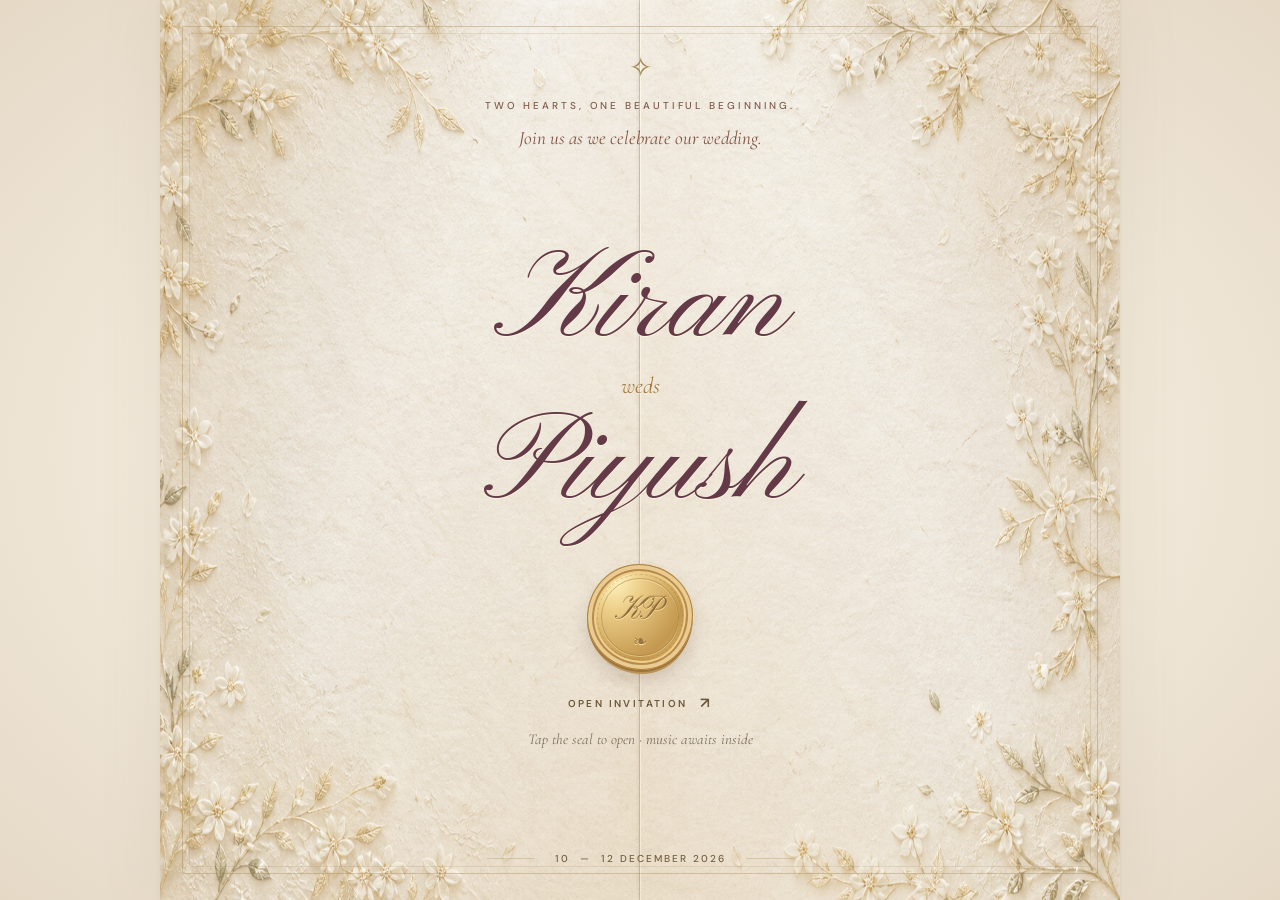
==== bride/index.html @ f0808967 "Add files via upload" ====
<!doctype html>
<html lang="en">
  <head>
    <meta charset="utf-8">
    <meta name="viewport" content="width=device-width, initial-scale=1, viewport-fit=cover">
    <meta name="theme-color" content="#f7f1e5">
    <meta name="description" content="Celebrate the wedding of Kiran and Piyush — 10 to 12 December 2026.">
    <title>Kiran weds Piyush — A Wedding Invitation</title>
    <link rel="preconnect" href="https://fonts.googleapis.com">
    <link rel="preconnect" href="https://fonts.gstatic.com" crossorigin>
    <link href="https://fonts.googleapis.com/css2?family=Bodoni+Moda:opsz,ital,wght@6..96,0,400;6..96,0,500;6..96,0,600;6..96,1,400;6..96,1,500&family=Cormorant+Garamond:ital,wght@0,400;0,500;0,600;1,400;1,500;1,600&family=DM+Sans:opsz,wght@9..40,400;9..40,500;9..40,600;9..40,700&family=Marcellus&family=Pinyon+Script&display=swap" rel="stylesheet">
    <link rel="stylesheet" href="../assets/rebuild.css?v=personalised-final-4">
    <link rel="stylesheet" href="../assets/door-entrance.css?v=personalised-final-4">
    <link rel="stylesheet" href="../assets/ivory-celebrations.css?v=personalised-final-4">
    <link rel="stylesheet" href="../assets/final-refinements.css?v=personalised-final-4">
    <link rel="stylesheet" href="../assets/couple-and-numerals.css?v=personalised-final-4">
  </head>
  <body data-invitation-side="bride">
    <audio id="weddingMusic" preload="metadata" loop>
      <source src="../music/wedding.mp3" type="audio/mpeg">
    </audio>
    <canvas id="snow" aria-hidden="true"></canvas>
    <canvas id="fireworks" aria-hidden="true"></canvas>

    <button id="soundButton" class="sound-button hidden" type="button" aria-label="Play music">
      <span aria-hidden="true">♫</span><i>Music</i>
    </button>

    <section id="openingScreen" class="screen opening-screen door-entrance" aria-label="Wedding invitation introduction">
      <div class="door-surround" aria-hidden="true"></div>
      <div class="invitation-doors" aria-hidden="true">
        <div class="door-leaf door-left"><span class="door-border"></span></div>
        <div class="door-leaf door-right"><span class="door-border"></span></div>
      </div>
      <div class="envelope-shower" aria-hidden="true">
        <span class="falling-blossom" style="--x:7%;--delay:-0.0s;--duration:13s;--drift:-52px;--size:14px;--spin:180deg"></span>
        <span class="falling-blossom" style="--x:44%;--delay:-1.7s;--duration:16s;--drift:-26px;--size:21px;--spin:209deg"></span>
        <span class="falling-blossom" style="--x:81%;--delay:-3.4s;--duration:19s;--drift:0px;--size:15px;--spin:238deg"></span>
        <span class="falling-blossom" style="--x:18%;--delay:-5.1s;--duration:13s;--drift:26px;--size:22px;--spin:267deg"></span>
        <span class="falling-blossom" style="--x:55%;--delay:-6.8s;--duration:16s;--drift:52px;--size:16px;--spin:296deg"></span>
        <span class="falling-blossom" style="--x:92%;--delay:-8.5s;--duration:19s;--drift:-52px;--size:23px;--spin:325deg"></span>
        <span class="falling-blossom" style="--x:29%;--delay:-10.2s;--duration:13s;--drift:-26px;--size:17px;--spin:354deg"></span>
        <span class="falling-blossom" style="--x:66%;--delay:-11.9s;--duration:16s;--drift:0px;--size:24px;--spin:383deg"></span>
        <span class="falling-blossom" style="--x:3%;--delay:-13.6s;--duration:19s;--drift:26px;--size:18px;--spin:412deg"></span>
        <span class="falling-blossom" style="--x:40%;--delay:-15.3s;--duration:13s;--drift:52px;--size:25px;--spin:441deg"></span>
        <span class="falling-blossom" style="--x:77%;--delay:-17.0s;--duration:16s;--drift:-52px;--size:19px;--spin:470deg"></span>
        <span class="falling-blossom" style="--x:14%;--delay:-18.7s;--duration:19s;--drift:-26px;--size:26px;--spin:499deg"></span>
        <span class="falling-blossom" style="--x:51%;--delay:-20.4s;--duration:13s;--drift:0px;--size:20px;--spin:528deg"></span>
        <span class="falling-blossom" style="--x:88%;--delay:-22.1s;--duration:16s;--drift:26px;--size:14px;--spin:557deg"></span>
        <span class="falling-blossom" style="--x:25%;--delay:-23.8s;--duration:19s;--drift:52px;--size:21px;--spin:586deg"></span>
        <span class="falling-blossom" style="--x:62%;--delay:-25.5s;--duration:13s;--drift:-52px;--size:15px;--spin:615deg"></span>
        <span class="falling-blossom" style="--x:99%;--delay:-27.2s;--duration:16s;--drift:-26px;--size:22px;--spin:644deg"></span>
        <span class="falling-blossom" style="--x:36%;--delay:-28.9s;--duration:19s;--drift:0px;--size:16px;--spin:673deg"></span>
        <span class="falling-blossom" style="--x:73%;--delay:-30.6s;--duration:13s;--drift:26px;--size:23px;--spin:702deg"></span>
        <span class="falling-blossom" style="--x:10%;--delay:-32.3s;--duration:16s;--drift:52px;--size:17px;--spin:731deg"></span>
        <span class="envelope-glint" style="--x:13%;--y:7%;--delay:-0.0s;--duration:4s"></span>
        <span class="envelope-glint" style="--x:42%;--y:30%;--delay:-0.6s;--duration:5s"></span>
        <span class="envelope-glint" style="--x:71%;--y:53%;--delay:-1.2s;--duration:6s"></span>
        <span class="envelope-glint" style="--x:0%;--y:76%;--delay:-1.8s;--duration:7s"></span>
        <span class="envelope-glint" style="--x:29%;--y:4%;--delay:-2.4s;--duration:4s"></span>
        <span class="envelope-glint" style="--x:58%;--y:27%;--delay:-3.0s;--duration:5s"></span>
        <span class="envelope-glint" style="--x:87%;--y:50%;--delay:-3.6s;--duration:6s"></span>
        <span class="envelope-glint" style="--x:16%;--y:73%;--delay:-4.2s;--duration:7s"></span>
        <span class="envelope-glint" style="--x:45%;--y:1%;--delay:-4.8s;--duration:4s"></span>
        <span class="envelope-glint" style="--x:74%;--y:24%;--delay:-5.4s;--duration:5s"></span>
        <span class="envelope-glint" style="--x:3%;--y:47%;--delay:-6.0s;--duration:6s"></span>
        <span class="envelope-glint" style="--x:32%;--y:70%;--delay:-6.6s;--duration:7s"></span>
      </div>
      <main id="openingMessage" class="entrance-content">
        <header class="entrance-heading">
          <span class="entrance-flourish" aria-hidden="true">✧</span>
          <p class="entrance-eyebrow">Two hearts, one beautiful beginning.</p>
          <p class="entrance-intro">Join us as we celebrate our wedding.</p>
        </header>
        <h1 class="entrance-names" aria-label="Kiran weds Piyush">
          <span>Kiran</span><em>weds</em><span>Piyush</span>
        </h1>
        <div class="entrance-action">
          <button id="continueJourney" class="seal-button" type="button" aria-label="Open the wedding invitation" aria-controls="authScreen" aria-describedby="openingHint">
            <span class="wax-seal" aria-hidden="true"><span class="seal-monogram">KP</span><span class="seal-sprig">❧</span><span class="seal-gloss"></span></span>
            <span class="seal-caption">Open invitation <span aria-hidden="true">↗</span></span>
          </button>
          <p id="openingHint" class="entrance-hint">Tap the seal to open · music awaits inside</p>
        </div>
        <footer class="entrance-footer">
          <span class="entrance-line" aria-hidden="true"></span>
          <p>10 <span>—</span> 12 December 2026</p>
          <span class="entrance-line" aria-hidden="true"></span>
        </footer>
      </main>
      <p id="openingStatus" class="visually-hidden" role="status" aria-live="polite"></p>
    </section>

    <section id="authScreen" class="screen reveal-page auth-screen hidden" aria-label="Open your invitation">
      <div class="ambient-lanterns" aria-hidden="true"><span class="lantern"></span><span class="lantern"></span><span class="lantern"></span></div>
      <div class="screen-shell">
        <div class="screen-intro">
          <p class="eyebrow">A celebration of love and togetherness</p>
          <p class="top-names">Kiran <span>weds</span> Piyush</p>
        </div>
        <article class="reveal-invitation login-card">
          <p class="eyebrow">A reserved place at our celebration</p>
          <div class="reveal-rule" aria-hidden="true"><span>✦</span></div>
          <h1>Open your<br><em>invitation</em></h1>
          <p class="login-copy">Your personal invitation awaits behind a six-digit code.</p>
          <form id="pinForm" class="pin-form" novalidate>
            <label for="pin">Invitation code</label>
            <input id="pin" name="pin" type="text" inputmode="numeric" pattern="[0-9]{6}" autocomplete="one-time-code" maxlength="6" placeholder="Enter six digits" aria-describedby="authError">
            <button class="action-button" type="submit"><span>Open my invitation</span><b aria-hidden="true">→</b></button>
            <p id="authError" class="form-message" role="alert" aria-live="polite"></p>
          </form>
          <div class="mini-countdown" aria-label="Countdown to wedding celebrations">
            <p>Counting down to forever</p>
            <div id="landingCountdown">
              <span><b>00</b><small>Days</small></span>
              <span><b>00</b><small>Hours</small></span>
              <span><b>00</b><small>Minutes</small></span>
              <span><b>00</b><small>Seconds</small></span>
            </div>
          </div>
        </article>
      </div>
    </section>

    <main id="invitation" class="invitation reveal-page hidden" aria-live="polite">
      <div class="ambient-lanterns invitation-lanterns" aria-hidden="true"><span class="lantern"></span><span class="lantern"></span><span class="lantern"></span></div>
      <section class="guest-hero cinema-section">
        <div class="screen-shell">
          <article class="reveal-invitation personal-card">
            <p class="eyebrow">With the blessings of our families</p>
            <div class="reveal-rule" aria-hidden="true"><span>✦</span></div>
            <p id="personalGreeting" class="personal-greeting">Dear Guest</p>
            <p class="guest-invite-copy">With love and joy, we invite you to join us as we begin our forever.</p>
            <div class="personal-identity">
            <div class="display-names smaller" aria-label="Kiran weds Piyush">
              <strong>Kiran</strong>
              <span class="amp">weds</span>
              <strong>Piyush</strong>
            </div>
              <div class="couple-portrait animated-portrait" aria-hidden="true">
                <span class="couple-halo"></span>
                <img src="../assets/couple-wedding-attire.png" alt="" width="512" height="768" loading="lazy" decoding="async">
                <span class="couple-spark couple-spark-one">✧</span><span class="couple-spark couple-spark-two">✦</span>
              </div>
            </div>
            <p class="event-date">10 — 12 December 2026</p>
            <p class="reveal-copy">Your invitation has been prepared with love. We cannot wait to celebrate with you.</p>
            <a class="action-button scroll-link" href="#celebrations"><span>View event details</span><b aria-hidden="true">↓</b></a>
          </article>
        </div>
      </section>

      <section class="countdown-band cinema-section" aria-labelledby="countdown-title">
        <div class="section-heading compact">
          <h2 id="countdown-title">Every moment<br><em>draws closer</em></h2>
          <p class="eyebrow countdown-caption">The celebration begins in…</p>
        </div>
        <div id="countdown" class="grand-countdown" aria-label="Countdown to 12 December 2026 at 9 PM">
          <span><b>00</b><small>Days</small></span>
          <span><b>00</b><small>Hours</small></span>
          <span><b>00</b><small>Minutes</small></span>
          <span><b>00</b><small>Seconds</small></span>
        </div>
      </section>

      <section id="celebrations" class="celebrations cinema-section" aria-labelledby="celebrations-title">
        <header class="section-heading">
          <p class="eyebrow">Your invitation itinerary</p>
          <h2 id="celebrations-title">Your <em>celebrations</em></h2>
          <p>A little colour, a little music, and so much love. Here are the celebrations we look forward to sharing with you.</p>
        </header>
        <div id="eventList" class="event-list"></div>
      </section>

      <section class="story-section cinema-section" aria-labelledby="story-title">
        <div class="story-layout">
          <header class="section-heading story-heading">
            <div class="story-emblem" aria-hidden="true"><svg viewBox="0 0 160 90" xmlns="http://www.w3.org/2000/svg"><circle cx="62" cy="46" r="26"/><circle cx="98" cy="46" r="26"/><path d="M80 9L83 17L91 20L83 23L80 31L77 23L69 20L77 17ZM17 47H29M131 47H143M25 38L31 42M25 56L31 52M129 42L135 38M129 52L135 56"/></svg></div>
            <p class="eyebrow">A story, written together</p>
            <h2 id="story-title">From friendship<br>to <em>forever</em></h2>
            <p>One shared path, many milestones, and a promise to keep choosing each other.</p>
          </header>
          <ol class="story-timeline">
            <li><time>2015</time><div><h3>It began in MSc</h3><p>We met during our MSc and soon became friends.</p></div></li>
            <li><time>2017</time><div><h3>She said yes</h3><p>On the last exam of our fourth semester, friendship became something more.</p></div></li>
            <li><time>2019</time><div><h3>A shared pursuit</h3><p>We enrolled in our PhDs together and kept growing side by side.</p></div></li>
            <li><time>2024</time><div><h3>Vietnam &amp; the Roka</h3><p>A proposal in Vietnam, followed by our Roka in November.</p></div></li>
            <li><time>2025</time><div><h3>Two doctorates</h3><p>We earned our doctorates together — another dream, fulfilled as a team.</p></div></li>
          </ol>
        </div>
        <div class="story-portraits" aria-label="Illustrated portraits of Piyush and Kiran">
        <figure class="story-portrait animated-portrait portrait-front"><img src="../assets/wedding-couple.png" alt="Illustration of Piyush and Kiran holding hands" width="512" height="768" loading="lazy" decoding="async"></figure>
        <figure class="story-portrait animated-portrait portrait-back"><img src="../assets/couple-back.png" alt="Illustration of Piyush and Kiran walking together, seen from behind" width="512" height="768" loading="lazy" decoding="async"></figure>
      </div>
    </section>

      <section class="rsvp-section cinema-section" aria-labelledby="rsvp-title">
        <div class="rsvp-intro">
          <p class="eyebrow">Kindly respond</p>
          <h2 id="rsvp-title">Will you join<br><em>our celebration?</em></h2>
          <p>Your response helps us prepare a beautiful celebration for you.</p>
        </div>
        <article class="reveal-invitation rsvp-card">
          <form id="rsvpForm">
            <div class="form-field wide">
              <label for="attending">Will you be joining us?</label>
              <select id="attending" name="attending" required>
                <option value="">Select your response</option>
                <option value="yes">With joy, I will attend</option>
                <option value="no">With regret, I will not be able to attend</option>
              </select>
            </div>
            <div class="form-field wide">
              <label for="rsvpName">Name</label>
              <input id="rsvpName" name="name" type="text" autocomplete="name" required>
            </div>
            <div id="attendanceDetails" class="attendance-details">
              <div class="form-field">
                <label for="arrivalDate">Date of arrival</label>
                <input id="arrivalDate" name="arrivalDate" type="date">
              </div>
              <div class="form-field">
                <label for="guests">Number of people</label>
                <input id="guests" name="guests" type="number" min="1" max="20" inputmode="numeric">
              </div>
              <fieldset class="meal-field">
                <legend>Meal preference</legend>
                <div class="meal-options">
                  <label class="meal-option veg"><input type="radio" name="mealPreference" value="Veg"><span><i aria-hidden="true"></i>Veg</span></label>
                  <label class="meal-option nonveg"><input type="radio" name="mealPreference" value="Non-veg"><span><i aria-hidden="true"></i>Non-veg</span></label>
                </div>
              </fieldset>
            </div>
            <div class="form-field wide">
              <label for="message">Message for the couple</label>
              <textarea id="message" name="message" rows="4" placeholder="Share your wishes…"></textarea>
            </div>
            <button class="action-button submit-rsvp" type="submit"><span>Send RSVP</span><b aria-hidden="true">→</b></button>
          </form>
          <div class="rsvp-actions">
            <button id="editRsvp" class="text-button hidden" type="button">Edit my RSVP</button>
            <button id="clearRsvp" class="text-button hidden" type="button">Clear my RSVP</button>
          </div>
          <p id="rsvpStatus" class="form-message status-message" aria-live="polite"></p>
        </article>
      </section>

      <footer class="site-footer cinema-section">
        <p class="footer-names">Kiran <span>weds</span> Piyush</p>
        <p>With love and gratitude, we look forward to celebrating with you.</p>
      </footer>
    </main>

    <script src="../assets/event-designs.js?v=personalised-final-4" defer></script>
    <script src="../assets/app.js?v=personalised-final-4" defer></script>
  </body>
</html>
---- assets/rebuild.css ----
:root {
  --ink: #130d0d;
  --wine: #5c2428;
  --wine-deep: #2b1014;
  --silk: #8f3134;
  --gold: #efc464;
  --gold-soft: #f5d58c;
  --paper: #fbf1d5;
  --cream: #fff7e9;
  --muted: #d8c69f;
  --line: rgba(239, 196, 100, .64);
  --sans: "DM Sans", sans-serif;
  --display: "Bodoni Moda", Georgia, serif;
  --editorial: "Cormorant Garamond", Georgia, serif;
  --script: "Pinyon Script", "Apple Chancery", cursive;
}

* { box-sizing: border-box; }
html { scroll-behavior: smooth; -webkit-text-size-adjust: 100%; text-size-adjust: 100%; }
body { min-width: 320px; margin: 0; color: var(--paper); background: #0e0a09; font-family: var(--sans); overflow-x: hidden; }
button, input, select, textarea { font: inherit; }
button, select { cursor: pointer; }
button:disabled, input:disabled, select:disabled, textarea:disabled { cursor: default; opacity: .58; }
button, a { -webkit-tap-highlight-color: transparent; }
a { color: inherit; }
.hidden { display: none !important; }

#snow, #fireworks { pointer-events: none; position: fixed; inset: 0; z-index: 20; }
#snow { z-index: 22; }
#fireworks { z-index: 21; }

.reveal-page { isolation: isolate; position: relative; min-height: 100svh; overflow: hidden; background: #0e0a09; }
.reveal-page::before {
  position: absolute; z-index: -3; inset: 0; content: "";
  background:
    linear-gradient(90deg, rgba(17, 8, 7, .45), transparent 24% 76%, rgba(17, 8, 7, .45)),
    radial-gradient(ellipse at 50% 27%, transparent 8%, rgba(11, 7, 8, .18) 44%, rgba(7, 5, 6, .75) 100%),
    url("royal-palace-wedding.png") center / cover;
  animation: camera-push 16s ease-in-out infinite alternate; transform: scale(1.02);
}
.reveal-page::after { position: absolute; z-index: -1; inset: 15px; border: 1px solid rgba(235, 190, 91, .44); content: ""; pointer-events: none; }
.opening-screen::before { position: fixed; }
.invitation { overflow: visible; }
.invitation::before { position: fixed; }
.cinema-section { position: relative; }

.screen-shell { display: grid; place-items: center; min-height: 100svh; padding: 82px 22px 54px; }
.screen-intro { position: absolute; top: 42px; left: 50%; width: min(720px, calc(100% - 120px)); transform: translateX(-50%); text-align: center; text-shadow: 0 2px 13px #130707; }
.screen-intro .eyebrow { margin-bottom: 5px; }
.top-names { margin: 0; font: 500 clamp(1.05rem, 2vw, 1.45rem)/1 var(--editorial); letter-spacing: .035em; }
.top-names span { color: var(--gold); font-family: var(--display); }

.sound-button { position: fixed; z-index: 30; top: max(30px, env(safe-area-inset-top)); right: 34px; display: inline-flex; align-items: center; gap: 9px; min-height: 53px; padding: 12px 18px; border: 1px solid var(--line); background: rgba(21, 16, 15, .72); color: var(--paper); box-shadow: 0 12px 28px rgba(0, 0, 0, .23); backdrop-filter: blur(10px); transition: transform .25s ease, background .25s ease; }
.sound-button:hover { transform: translateY(-2px); background: rgba(91, 35, 38, .78); }
.sound-button span { color: var(--gold); font-size: 1.15rem; }
.sound-button i { font: 600 .91rem/1 var(--sans); font-style: normal; }

.reveal-stage { display: grid; place-items: center; min-height: 100svh; padding: 96px 20px 44px; }
.ambient-lanterns { position: absolute; z-index: 0; inset: 0; overflow: hidden; pointer-events: none; }
.reveal-stage > .reveal-invitation, .auth-screen .screen-shell { position: relative; z-index: 1; }
.invitation > :not(.ambient-lanterns) { position: relative; z-index: 1; }
.lantern { position: absolute; top: 0; width: 54px; height: 82px; border: 1px solid rgba(248, 203, 98, .72); border-radius: 7px 7px 14px 14px; background: radial-gradient(circle at 50% 47%, rgba(255, 239, 160, .96) 0 8%, rgba(236, 171, 69, .76) 23%, rgba(116, 51, 27, .2) 57%, transparent 74%); box-shadow: 0 20px 39px rgba(226, 153, 44, .34), inset 0 0 15px rgba(255, 233, 152, .32); transform-origin: 50% -65px; animation: lantern-sway 5.6s ease-in-out infinite alternate; }
.lantern::before { position: absolute; top: -70px; left: 50%; width: 1px; height: 70px; background: linear-gradient(transparent, rgba(248, 203, 98, .85)); content: ""; }
.lantern::after { position: absolute; inset: 8px; border: 1px solid rgba(255, 232, 168, .5); border-radius: 4px 4px 10px 10px; content: ""; }
.lantern:nth-child(1) { left: 8%; animation-delay: -1.1s; }
.lantern:nth-child(2) { left: calc(50% - 27px); top: -38px; transform: scale(.72); animation-delay: -3.4s; opacity: .82; }
.lantern:nth-child(3) { right: 9%; animation-delay: -2.2s; }
.invitation-lanterns { position: fixed; z-index: 0; height: 100svh; }
.invitation-lanterns .lantern:nth-child(2) { display: none; }
.reveal-silks { position: absolute; z-index: -1; inset: 0; overflow: hidden; pointer-events: none; }
.reveal-silk { position: absolute; top: -5%; width: 43%; height: 110%; overflow: hidden; background: linear-gradient(90deg, rgba(44, 13, 16, .94), rgba(124, 43, 40, .5) 48%, rgba(22, 6, 8, .9)), repeating-linear-gradient(90deg, rgba(255, 255, 255, .08) 0 1px, transparent 1px 26px); box-shadow: inset -20px 0 70px rgba(0, 0, 0, .42), 0 0 40px rgba(46, 4, 8, .35); transition: transform 2.05s cubic-bezier(.16,.78,.12,1), opacity 1.65s ease; }
.reveal-silk::before { position: absolute; inset: 0; background: linear-gradient(105deg, transparent 8%, rgba(255, 222, 142, .03) 36%, rgba(255, 235, 185, .20) 48%, rgba(255, 222, 142, .03) 60%, transparent 84%); content: ""; transform: translateX(-120%); animation: silk-sheen 5.5s ease-in-out infinite; }
.reveal-silk::after { position: absolute; top: 0; width: 4px; height: 100%; background: linear-gradient(180deg, transparent, rgba(255, 215, 115, .82) 15% 85%, transparent); box-shadow: 0 0 17px rgba(255, 199, 88, .62); content: ""; }
.reveal-silk.left::after { right: 0; }
.reveal-silk.right::after { right: 0; }
.reveal-silk.left { left: 0; transform-origin: left; }
.reveal-silk.right { right: 0; transform: scaleX(-1); transform-origin: right; }
.opening-exit .reveal-silk.left { transform: translateX(-112%) rotate(-3deg); opacity: .42; }
.opening-exit .reveal-silk.right { transform: translateX(112%) scaleX(-1) rotate(-3deg); opacity: .42; }
.opening-exit .opening-card { opacity: 0; transform: scale(.97) translateY(-18px); transition: opacity .75s ease .62s, transform .75s ease .62s; }

.reveal-invitation { display: grid; position: relative; width: min(670px, 100%); padding: clamp(31px, 6vw, 66px) clamp(26px, 7vw, 72px); border: 1px solid rgba(245, 205, 110, .75); border-radius: 48% 48% 3px 3px / 12% 12% 3px 3px; background: linear-gradient(145deg, rgba(30, 22, 18, .94), rgba(7, 7, 8, .80)), rgba(20, 17, 16, .72); box-shadow: 0 30px 80px rgba(0, 0, 0, .50), inset 0 0 0 9px rgba(240, 191, 89, .06); overflow: hidden; text-align: center; backdrop-filter: blur(8px); }
.reveal-invitation::before { display: grid; position: relative; z-index: 1; width: 42px; height: 42px; margin: 0 auto 22px; border: 1px solid rgba(239, 196, 100, .65); border-radius: 50%; color: var(--gold); content: "✦"; font-size: 1rem; line-height: 1; place-items: center; animation: soft-pulse 3.2s ease-in-out infinite; }
.reveal-invitation::after { position: absolute; inset: -35%; z-index: 0; background: radial-gradient(circle at 50% 35%, rgba(255, 226, 152, .11), transparent 31%), linear-gradient(115deg, transparent 35%, rgba(248, 212, 128, .08) 50%, transparent 64%); content: ""; transform: translateX(-24%); animation: card-lustre 9s ease-in-out infinite; pointer-events: none; }
.reveal-invitation > * { position: relative; z-index: 1; }
.opening-card { opacity: 0; transform: translateY(20px) scale(.985); transition: opacity .85s ease, transform .85s ease; }
.opening-card.is-visible { opacity: 1; transform: translateY(0) scale(1); }
.opening-card.is-visible .eyebrow { animation: ceremonial-rise .65s .12s both ease-out; }
.opening-card.is-visible .reveal-rule { animation: ceremonial-rise .65s .24s both ease-out; }
.opening-card.is-visible .display-names { animation: ceremonial-rise .8s .35s both cubic-bezier(.19,.78,.17,1); }
.opening-card.is-visible .event-date { animation: ceremonial-rise .6s .56s both ease-out; }
.opening-card.is-visible .reveal-copy { animation: ceremonial-rise .65s .68s both ease-out; }
.opening-card.is-visible .reveal-actions { animation: ceremonial-rise .65s .8s both ease-out; }
.eyebrow { margin: 0; color: var(--gold); font: 700 clamp(.66rem, 1.45vw, .8rem)/1.45 var(--sans); letter-spacing: .26em; text-transform: uppercase; }
.reveal-rule { display: flex; align-items: center; gap: 16px; width: min(100%, 390px); margin: 21px auto 25px; color: var(--gold); }
.reveal-rule::before, .reveal-rule::after { flex: 1; height: 1px; background: linear-gradient(90deg, transparent, var(--line)); content: ""; }
.reveal-rule::after { background: linear-gradient(90deg, var(--line), transparent); }
.reveal-rule span { font-size: .86rem; }
.display-names { display: grid; gap: 0; justify-items: center; }
.display-names strong { max-width: 100%; overflow-wrap: anywhere; color: var(--paper); font: 500 clamp(3.2rem, 9.8vw, 6.6rem)/.78 var(--display); letter-spacing: .025em; text-shadow: 0 3px 18px rgba(0,0,0,.38); }
.display-names .amp { position: relative; z-index: 1; margin: .01em 0 -.08em; color: var(--gold); font: 400 clamp(2.4rem, 6vw, 4rem)/.72 var(--script); font-style: normal; text-shadow: 0 2px 14px rgba(120, 58, 15, .35); }
.display-names.smaller strong { font-size: clamp(3rem, 8vw, 5.5rem); }
.reveal-invitation .event-date { margin: 27px 0 0; color: var(--gold-soft); font: 700 clamp(.74rem, 1.7vw, .95rem)/1.5 var(--sans); letter-spacing: .25em; text-transform: uppercase; }
.reveal-copy { max-width: 505px; margin: 27px auto 0; color: #f0e5cf; font: 400 clamp(1rem, 2.05vw, 1.2rem)/1.65 var(--editorial); }
.reveal-actions { display: grid; gap: 13px; justify-items: center; margin-top: 34px; }
.action-button { display: inline-flex; align-items: center; justify-content: space-between; gap: 28px; width: min(100%, 370px); min-height: 57px; padding: 14px 20px 14px 24px; border: 1px solid #f0c15c; border-radius: 2px; background: linear-gradient(90deg, #4b171d, #7a2e34 55%, #4b171d); color: #fff3d8; box-shadow: inset 0 0 0 4px rgba(255, 234, 180, .06), 0 10px 0 rgba(116, 67, 17, .62), 0 17px 33px rgba(0, 0, 0, .28); font: 700 .78rem/1 var(--sans); letter-spacing: .19em; text-decoration: none; text-transform: uppercase; transition: transform .23s ease, box-shadow .23s ease, filter .23s ease; }
.action-button:hover { filter: brightness(1.12); transform: translateY(-3px); box-shadow: inset 0 0 0 4px rgba(255, 234, 180, .10), 0 13px 0 rgba(116, 67, 17, .62), 0 20px 38px rgba(0, 0, 0, .35); }
.action-button:active { transform: translateY(3px); box-shadow: inset 0 0 0 4px rgba(255, 234, 180, .1), 0 5px 0 rgba(116, 67, 17, .62); }
.action-button b { color: var(--gold); font: 400 1.5rem/1 var(--display); }
.reveal-hint { color: #dacba9; font: 400 .82rem/1.5 var(--editorial); font-style: italic; }

.auth-screen { min-height: 100svh; }
.auth-screen::before { filter: saturate(.78) brightness(.72); }
.login-card { width: min(610px, 100%); animation: card-arrival .9s both ease-out; }
.login-card h1 { margin: 0; color: var(--paper); font: 400 clamp(2.6rem, 7vw, 4.7rem)/.9 var(--display); letter-spacing: .02em; }
.login-card h1 em { display: inline-block; margin-top: .08em; font-family: var(--script); font-size: 1.16em; line-height: .75; }
.login-card h1 em, .section-heading h2 em, .rsvp-intro h2 em { color: var(--gold); font-family: var(--editorial); font-style: italic; font-weight: 400; }
.login-copy { max-width: 390px; margin: 22px auto 26px; color: #e7d9bb; font: 400 1rem/1.6 var(--editorial); }
.pin-form { display: grid; gap: 12px; text-align: left; }
.pin-form label, .form-field label, .meal-field legend { color: var(--gold-soft); font: 700 .7rem/1.3 var(--sans); letter-spacing: .17em; text-transform: uppercase; }
.pin-form input, .form-field input, .form-field select, .form-field textarea { width: 100%; border: 1px solid rgba(241, 204, 121, .75); border-radius: 2px; outline: 0; background: rgba(17, 11, 12, .82); color: var(--paper); box-shadow: inset 0 0 0 3px rgba(245, 202, 107, .035); transition: border-color .2s ease, background .2s ease; }
.pin-form input { min-height: 61px; padding: 14px 18px; font: 500 1.02rem/1 var(--sans); letter-spacing: .18em; text-align: center; }
.pin-form input::placeholder { color: #bda987; letter-spacing: .08em; }
.pin-form input:focus, .form-field input:focus, .form-field select:focus, .form-field textarea:focus { border-color: #ffe5a2; background: rgba(55, 24, 27, .78); }
.pin-form .action-button { width: 100%; margin-top: 9px; }
.form-message { min-height: 1.35em; margin: 2px 0 0; color: #ffd6b5; font-size: .86rem; text-align: center; }
.mini-countdown { margin-top: 27px; padding-top: 20px; border-top: 1px solid rgba(239, 196, 100, .35); }
.mini-countdown p { margin: 0 0 13px; color: #d9c299; font: .78rem/1 var(--editorial); font-style: italic; }
.mini-countdown div, .grand-countdown { display: grid; grid-template-columns: repeat(4, 1fr); }
.mini-countdown span { display: grid; gap: 6px; padding: 0 5px; border-right: 1px solid rgba(239, 196, 100, .3); text-align: center; }
.mini-countdown span:last-child { border-right: 0; }
.mini-countdown b { color: var(--paper); font: 400 1.55rem/1 var(--display); }
.mini-countdown small { color: var(--gold); font: 700 .57rem/1 var(--sans); letter-spacing: .12em; text-transform: uppercase; }

.guest-hero { display: grid; place-items: center; min-height: max(760px, 100svh); }
.guest-hero .screen-shell { min-height: auto; padding-top: 115px; }
.personal-card { width: min(720px, 100%); animation: card-arrival 1s .15s both ease-out; }
.personal-greeting { max-width: 100%; margin: 0; overflow-wrap: anywhere; color: var(--gold-soft); font: 400 clamp(2rem, 6vw, 3.4rem)/.95 var(--script); font-style: normal; }
.personal-greeting strong { color: #fff4d8; font-weight: 500; overflow-wrap: anywhere; text-shadow: 0 2px 12px rgba(238, 180, 75, .25); }
.guest-invite-copy { max-width: 470px; margin: 21px auto 18px; color: #ebe0c9; font: 400 clamp(.95rem, 2vw, 1.13rem)/1.55 var(--editorial); }
.scroll-link { margin: 34px auto 0; }

.countdown-band { padding: 90px 24px 96px; border-top: 1px solid rgba(240, 196, 100, .28); border-bottom: 1px solid rgba(240, 196, 100, .28); background: linear-gradient(90deg, rgba(43, 12, 17, .73), rgba(17, 12, 12, .72), rgba(43, 12, 17, .73)); }
.section-heading { width: min(750px, 100%); margin: 0 auto 42px; text-align: center; }
.section-heading.compact { margin-bottom: 40px; }
.section-heading h2, .rsvp-intro h2 { margin: 16px 0 0; color: var(--paper); font: 400 clamp(2.7rem, 7vw, 5.5rem)/.96 var(--display); letter-spacing: .015em; }
.section-heading p:not(.eyebrow), .rsvp-intro > p:not(.eyebrow) { max-width: 620px; margin: 24px auto 0; color: #eadfc7; font: 400 clamp(.98rem, 1.9vw, 1.16rem)/1.65 var(--editorial); }
.grand-countdown { width: min(830px, 100%); margin: 0 auto; border-block: 1px solid rgba(239, 196, 100, .55); }
.grand-countdown span { display: grid; gap: 10px; min-height: 128px; padding: 20px 8px; border-right: 1px solid rgba(239, 196, 100, .38); place-content: center; text-align: center; }
.grand-countdown span:last-child { border-right: 0; }
.grand-countdown b { color: var(--paper); font: 400 clamp(2.35rem, 7vw, 4.3rem)/.9 var(--display); text-shadow: 0 4px 13px #120707; }
.grand-countdown small { color: var(--gold); font: 700 .68rem/1 var(--sans); letter-spacing: .17em; text-transform: uppercase; }

.celebrations { padding: 110px 26px; }
.event-list { display: grid; grid-template-columns: repeat(3, minmax(0, 1fr)); gap: 22px; width: min(1240px, 100%); margin: 0 auto; }
.event-card { display: grid; min-height: 455px; border: 1px solid rgba(239, 196, 100, .68); border-radius: 17px 17px 3px 3px; background: linear-gradient(145deg, rgba(48, 16, 22, .95), rgba(13, 10, 11, .92)); box-shadow: inset 0 0 0 5px rgba(240, 190, 86, .045), 0 20px 46px rgba(0, 0, 0, .28); overflow: hidden; transition: transform .35s ease, border-color .35s ease, box-shadow .35s ease; animation: event-arrival .7s both ease-out; animation-delay: calc(var(--event-index) * 70ms); }
.event-card:nth-child(3n+2) { background: linear-gradient(145deg, rgba(62, 27, 20, .95), rgba(20, 12, 11, .92)); }
.event-card:nth-child(3n) { background: linear-gradient(145deg, rgba(58, 21, 34, .95), rgba(15, 9, 14, .93)); }
.event-card:hover, .event-card:focus-visible { transform: translateY(-8px); border-color: #ffe19a; box-shadow: inset 0 0 0 5px rgba(240, 190, 86, .08), 0 27px 58px rgba(0, 0, 0, .4); outline: 0; }
.event-calendar { display: grid; grid-template-columns: 1fr auto auto; align-items: center; gap: 14px; min-height: 100px; padding: 18px 24px; border-bottom: 2px solid #ae6d2f; background: linear-gradient(105deg, #eec45e, #f6d98e 46%, #c78937); color: #341920; }
.event-calendar strong { font: 400 3.45rem/.7 var(--display); }
.event-calendar span, .event-calendar small { font: 700 .68rem/1 var(--sans); letter-spacing: .16em; text-transform: uppercase; }
.event-calendar small { padding-left: 13px; border-left: 1px solid rgba(69, 26, 29, .52); }
.event-details { display: flex; flex: 1; flex-direction: column; align-items: flex-start; padding: 27px 25px 24px; }
.event-details .event-date { margin: 0; color: #f0cb73; font-size: .66rem; letter-spacing: .17em; }
.event-details h3 { max-width: 100%; margin: 12px 0 17px; overflow-wrap: anywhere; color: #fff2d7; font: 500 clamp(2.1rem, 3.8vw, 3.25rem)/.96 var(--display); }
.event-facts { display: flex; flex-wrap: wrap; gap: 8px; }
.event-facts span { display: inline-flex; gap: 7px; align-items: center; padding: 8px 11px; border: 1px solid rgba(239, 196, 100, .48); border-radius: 30px; color: #f2e3c6; font-size: .86rem; }
.event-facts b { color: var(--gold); font: 700 .61rem/1 var(--sans); letter-spacing: .11em; text-transform: uppercase; }
.event-place { margin: auto 0 19px; color: #e2d6be; font: 400 .87rem/1.55 var(--sans); }
.event-place b { display: block; margin-bottom: 4px; color: #fff0d2; font-weight: 700; }
.event-directions { display: inline-flex; align-items: center; gap: 11px; color: var(--gold-soft); font: 700 .68rem/1 var(--sans); letter-spacing: .13em; text-decoration: none; text-transform: uppercase; }
.event-directions span { font: 400 1.3rem/1 var(--display); transition: transform .2s ease; }
.event-directions:hover span { transform: translate(3px, -3px); }

.story-section { padding: 105px 26px; background: linear-gradient(90deg, rgba(53, 17, 22, .72), rgba(13, 10, 10, .76), rgba(53, 17, 22, .72)); }
.story-layout { display: grid; grid-template-columns: minmax(250px, .7fr) minmax(0, 1fr); gap: clamp(45px, 9vw, 130px); align-items: start; width: min(1100px, 100%); margin: 0 auto; }
.story-heading { position: sticky; top: 80px; width: auto; margin: 0; text-align: left; }
.story-heading p:not(.eyebrow) { margin-inline: 0; }
.story-timeline { display: grid; gap: 0; margin: 0; padding: 0; list-style: none; border-left: 1px solid rgba(239, 196, 100, .66); }
.story-timeline li { position: relative; display: grid; grid-template-columns: 88px 1fr; gap: 20px; padding: 0 0 42px 29px; }
.story-timeline li::before { position: absolute; top: 6px; left: -6px; width: 11px; height: 11px; border: 2px solid #31151b; border-radius: 50%; background: var(--gold); box-shadow: 0 0 0 5px rgba(239, 196, 100, .1); content: ""; }
.story-timeline time { color: var(--gold); font: 400 1.25rem/1 var(--display); }
.story-timeline h3 { margin: -2px 0 7px; color: var(--paper); font: 500 1.3rem/1.15 var(--editorial); }
.story-timeline p { margin: 0; color: #e7dbc4; font: 400 .95rem/1.55 var(--sans); }

.rsvp-section { display: grid; grid-template-columns: minmax(250px, .8fr) minmax(0, 620px); gap: clamp(40px, 9vw, 120px); align-items: center; min-height: 870px; padding: 112px 26px; }
.rsvp-intro { text-align: left; }
.rsvp-intro h2 { margin-top: 15px; }
.rsvp-intro > p:not(.eyebrow) { margin-inline: 0; }
.rsvp-card { width: 100%; padding: 37px; border-radius: 34px 34px 3px 3px; background: linear-gradient(145deg, rgba(35, 17, 18, .85), rgba(13, 10, 11, .79)); }
.rsvp-card::before { width: 36px; height: 36px; margin-bottom: 18px; }
#rsvpForm { display: grid; grid-template-columns: 1fr 1fr; gap: 18px; text-align: left; }
.form-field { display: grid; gap: 8px; }
.form-field.wide, .attendance-details, .submit-rsvp { grid-column: 1 / -1; }
.form-field input, .form-field select { min-height: 48px; padding: 10px 12px; }
.form-field select { appearance: auto; }
.form-field textarea { min-height: 114px; padding: 12px; resize: vertical; }
.attendance-details { display: grid; grid-template-columns: 1fr 1fr; gap: 18px; }
.meal-field { grid-column: 1 / -1; display: grid; gap: 9px; min-width: 0; margin: 0; padding: 0; border: 0; }
.meal-options { display: grid; grid-template-columns: 1fr 1fr; gap: 10px; }
.meal-option { display: block; cursor: pointer; }
.meal-option input { position: absolute; inline-size: 1px; block-size: 1px; opacity: 0; }
.meal-option span { display: flex; align-items: center; justify-content: center; gap: 8px; min-height: 47px; border: 1px solid rgba(239,196,100,.5); border-radius: 2px; color: #f6e8d1; font: 700 .72rem/1 var(--sans); letter-spacing: .12em; text-transform: uppercase; transition: border-color .2s ease, background .2s ease, color .2s ease; }
.meal-option i { width: 9px; height: 9px; border-radius: 50%; background: currentColor; }
.meal-option.veg span { color: #dff5ce; }
.meal-option.nonveg span { color: #ffd1d1; }
.meal-option.veg input:checked + span { border-color: #5ad27c; background: rgba(19, 123, 65, .65); }
.meal-option.nonveg input:checked + span { border-color: #f06b72; background: rgba(150, 34, 43, .7); }
.meal-option input:focus-visible + span { outline: 2px solid #fff0bd; outline-offset: 2px; }
.submit-rsvp { width: 100%; margin-top: 4px; }
.rsvp-actions { display: flex; justify-content: center; gap: 16px; margin-top: 19px; }
.text-button { border: 0; border-bottom: 1px solid rgba(239, 196, 100, .65); background: transparent; color: var(--gold-soft); font: 700 .66rem/1.4 var(--sans); letter-spacing: .12em; text-transform: uppercase; }
.text-button:hover { color: #fff1cc; }
.status-message { margin-top: 16px; }

.site-footer { padding: 82px 25px max(82px, env(safe-area-inset-bottom)); border-top: 1px solid rgba(239, 196, 100, .35); background: linear-gradient(90deg, rgba(45, 12, 17, .88), rgba(15, 10, 10, .95), rgba(45, 12, 17, .88)); text-align: center; }
.footer-names { margin: 0; color: var(--paper); font: 500 clamp(2.4rem, 6vw, 4.4rem)/1 var(--display); }
.footer-names span { color: var(--gold); font-family: var(--script); font-size: 1.24em; font-style: normal; }
.site-footer p:last-child { max-width: 420px; margin: 17px auto 0; color: #e4d5bc; font: 400 1rem/1.6 var(--editorial); }

.auth-screen.login-enter .login-card { animation: card-arrival .9s both ease-out; }
.invitation.is-ready .guest-hero .personal-card { animation: card-arrival 1s both ease-out; }

@keyframes camera-push { from { transform: scale(1.02); } to { transform: scale(1.09); } }
@keyframes card-arrival { from { opacity: 0; transform: translateY(26px) scale(.975); } to { opacity: 1; transform: translateY(0) scale(1); } }
@keyframes event-arrival { from { opacity: 0; transform: translateY(24px); } to { opacity: 1; transform: translateY(0); } }
@keyframes ceremonial-rise { from { opacity: 0; transform: translateY(15px); filter: blur(4px); } to { opacity: 1; transform: translateY(0); filter: blur(0); } }
@keyframes soft-pulse { 0%, 100% { box-shadow: 0 0 0 rgba(242, 194, 87, 0); } 50% { box-shadow: 0 0 24px rgba(242, 194, 87, .4); } }
@keyframes silk-sheen { 0%, 58%, 100% { transform: translateX(-120%); } 78% { transform: translateX(160%); } }
@keyframes card-lustre { 0%, 100% { transform: translateX(-27%) rotate(-8deg); opacity: .38; } 50% { transform: translateX(25%) rotate(-8deg); opacity: .9; } }
@keyframes lantern-sway { from { rotate: -3deg; } to { rotate: 3deg; } }

@media (max-width: 860px) {
  .event-list { grid-template-columns: repeat(2, minmax(0, 1fr)); }
  .story-layout, .rsvp-section { grid-template-columns: 1fr; }
  .story-heading { position: static; max-width: 590px; text-align: center; }
  .story-heading p:not(.eyebrow), .rsvp-intro > p:not(.eyebrow) { margin-inline: auto; }
  .rsvp-intro { text-align: center; }
  .rsvp-section { min-height: 0; }
}

@media (max-width: 640px) {
  .reveal-page::after { inset: 10px; }
  .reveal-page::before, .opening-screen::before, .invitation::before { position: absolute; background-position: 50% center; animation: none; transform: none; }
  .opening-screen::before, .invitation::before { position: fixed; }
  .sound-button { top: max(20px, env(safe-area-inset-top)); right: 20px; min-height: 45px; padding: 10px 13px; }
  .sound-button i { font-size: .78rem; }
  .screen-shell, .reveal-stage { min-height: 100svh; padding: 86px 16px 34px; }
  .screen-intro { top: 29px; width: calc(100% - 120px); }
  .screen-intro .eyebrow { font-size: .55rem; letter-spacing: .16em; }
  .top-names { font-size: .95rem; }
  .reveal-silk { width: 28%; }
  .lantern { width: 43px; height: 68px; }
  .lantern:nth-child(1) { left: 5%; }
  .lantern:nth-child(3) { right: 5%; }
  .reveal-invitation { padding: 29px 20px 27px; border-radius: 35% 35% 3px 3px / 8% 8% 3px 3px; }
  .reveal-invitation::before { width: 35px; height: 35px; margin-bottom: 16px; }
  .eyebrow { font-size: .59rem; letter-spacing: .18em; }
  .reveal-rule { gap: 10px; margin: 16px auto 20px; }
  .display-names strong { font-size: clamp(3.2rem, 16vw, 4.75rem); line-height: .82; }
  .display-names.smaller strong { font-size: clamp(2.9rem, 15vw, 4.4rem); }
  .display-names .amp { font-size: clamp(2rem, 11vw, 3rem); }
  .reveal-invitation .event-date { margin-top: 20px; font-size: .62rem; letter-spacing: .17em; }
  .reveal-copy { margin-top: 20px; font-size: .95rem; line-height: 1.55; }
  .action-button { min-height: 54px; gap: 16px; padding: 12px 16px 12px 19px; font-size: .66rem; letter-spacing: .13em; }
  .reveal-actions { margin-top: 27px; }
  .reveal-hint { font-size: .73rem; }
  .login-card h1 { font-size: clamp(2.55rem, 12vw, 3.7rem); }
  .login-copy { margin: 17px auto 22px; font-size: .93rem; }
  .pin-form input { min-height: 55px; font-size: .9rem; }
  .mini-countdown { margin-top: 21px; }
  .mini-countdown b { font-size: 1.3rem; }
  .guest-hero { min-height: 100svh; }
  .guest-hero .screen-shell { padding-top: 85px; }
  .personal-greeting { font-size: clamp(2rem, 11vw, 3rem); }
  .guest-invite-copy { margin-top: 16px; font-size: .91rem; }
  .countdown-band { padding: 66px 18px; }
  .section-heading { margin-bottom: 29px; }
  .section-heading h2, .rsvp-intro h2 { font-size: clamp(2.5rem, 12vw, 3.9rem); }
  .section-heading p:not(.eyebrow), .rsvp-intro > p:not(.eyebrow) { margin-top: 17px; font-size: .92rem; }
  .grand-countdown span { min-height: 99px; padding: 14px 3px; }
  .grand-countdown b { font-size: clamp(1.75rem, 10vw, 2.65rem); }
  .grand-countdown small { font-size: .52rem; letter-spacing: .09em; }
  .celebrations { padding: 75px 16px; }
  .event-list { grid-template-columns: 1fr; gap: 16px; }
  .event-card { min-height: 388px; }
  .event-calendar { min-height: 84px; padding: 16px 19px; }
  .event-calendar strong { font-size: 3rem; }
  .event-details { padding: 22px 20px 21px; }
  .event-details h3 { margin-block: 10px 14px; font-size: 2.5rem; }
  .event-place { font-size: .81rem; }
  .story-section { padding: 74px 20px; }
  .story-timeline li { grid-template-columns: 59px 1fr; gap: 13px; padding-left: 21px; padding-bottom: 31px; }
  .story-timeline time { font-size: 1.08rem; }
  .story-timeline h3 { font-size: 1.15rem; }
  .story-timeline p { font-size: .87rem; }
  .rsvp-section { gap: 32px; padding: 75px 16px; }
  .rsvp-card { padding: 25px 18px; border-radius: 30px 30px 3px 3px; }
  #rsvpForm, .attendance-details { grid-template-columns: 1fr; gap: 15px; }
  .form-field input, .form-field select { min-height: 46px; }
  .form-field textarea { min-height: 108px; }
  .meal-options { gap: 8px; }
  .meal-option span { min-height: 45px; font-size: .64rem; }
  .site-footer { padding: 65px 20px max(65px, env(safe-area-inset-bottom)); }
}

@media (max-width: 380px) {
  .screen-shell, .reveal-stage { padding-inline: 12px; }
  .reveal-invitation { padding-inline: 16px; }
  .display-names strong { font-size: 3.12rem; }
  .event-calendar { gap: 10px; padding-inline: 15px; }
  .event-calendar strong { font-size: 2.7rem; }
  .event-calendar span, .event-calendar small { font-size: .57rem; }
}

@media (prefers-reduced-motion: reduce) {
  *, *::before, *::after { scroll-behavior: auto !important; animation-duration: .01ms !important; animation-iteration-count: 1 !important; transition-duration: .01ms !important; }
}
---- assets/door-entrance.css ----
/* A botanical gatefold invitation. Both sides share this entrance. */
.visually-hidden { position: absolute; width: 1px; height: 1px; padding: 0; margin: -1px; overflow: hidden; clip-path: inset(50%); white-space: nowrap; border: 0; }
.door-entrance {
  --door-ink: #493d32;
  --door-gold: #897044;
  position: relative;
  z-index: 40;
  display: grid;
  place-items: center;
  min-height: 100svh;
  background: #eee7da;
  color: var(--door-ink);
  isolation: isolate;
  overflow: hidden;
}
.door-surround { position: absolute; inset: 0; background: radial-gradient(ellipse at center, #fffaf1, #e5d9c6); }
.invitation-doors { position: absolute; inset: 0; perspective: 1800px; perspective-origin: 50% 50%; }
.door-leaf {
  position: absolute;
  top: 0;
  bottom: 0;
  width: 50%;
  background-image: url('ivory-botanical-paper.png');
  background-size: 200% 100%;
  background-repeat: no-repeat;
  backface-visibility: hidden;
  transform-style: preserve-3d;
  transition: transform 2.15s cubic-bezier(.42, 0, .16, 1) .28s, filter 2.15s ease .28s;
  will-change: transform;
}
.door-left { left: 0; background-position: left center; transform-origin: left center; box-shadow: inset -1px 0 #9b805b55, 2px 0 7px #6851351a; }
.door-right { right: 0; background-position: right center; transform-origin: right center; box-shadow: inset 1px 0 #fffcf0, -1px 0 4px #68513525; }
.door-leaf::before { content: ''; position: absolute; inset: 0; background: linear-gradient(90deg, transparent 80%, #7c614b0a); pointer-events: none; }
.door-right::before { transform: scaleX(-1); }
.door-border { position: absolute; inset: 22px; border-block: 1px solid #a58a5666; }
.door-left .door-border { right: 0; border-left: 1px solid #a58a5666; border-radius: 2px 0 0 2px; }
.door-right .door-border { left: 0; border-right: 1px solid #a58a5666; border-radius: 0 2px 2px 0; }
.door-border::after { content: ''; position: absolute; inset: 6px; border-block: 1px solid #a58a5633; }
.door-left .door-border::after { right: 0; border-left: 1px solid #a58a5633; }
.door-right .door-border::after { left: 0; border-right: 1px solid #a58a5633; }
.entrance-content { position: relative; z-index: 2; display: flex; flex-direction: column; align-items: center; width: 100%; min-height: 100svh; padding: clamp(36px, 6vh, 68px) 26px 34px; text-align: center; opacity: 1; }
.entrance-content.is-visible { opacity: 1; }
.entrance-heading { margin-bottom: auto; }
.entrance-flourish { display: inline-block; margin-bottom: 16px; color: #a68a53; font: 28px/1 Georgia, serif; }
.entrance-eyebrow { margin: 0; color: #786447; font: 500 10px/1.5 var(--sans); letter-spacing: .29em; text-transform: uppercase; }
.entrance-intro { margin: 12px 0 0; color: #746855; font: italic 19px/1.4 var(--editorial); }
.entrance-names { display: grid; justify-items: center; margin: 32px 0 30px; color: #49392d; font: 400 clamp(64px, 8vw, 100px)/.97 var(--display); letter-spacing: -.045em; text-shadow: 0 1px #fffdf5; }
.entrance-names em { margin: 6px 0 8px; color: #937542; font: 400 32px/.9 var(--script); letter-spacing: 0; }
.entrance-action { margin: 0 0 auto; }
.seal-button { display: inline-flex; flex-direction: column; align-items: center; gap: 22px; min-width: 190px; padding: 8px 18px; border: 0; border-radius: 4px; background: transparent; color: #6b5739; -webkit-tap-highlight-color: transparent; }
.wax-seal { position: relative; display: grid; place-content: center; width: 106px; height: 106px; border: 1px solid #ae813b; border-radius: 49% 51% 48% 52% / 51% 48% 52% 49%; color: #80602e; background: radial-gradient(ellipse at 30% 18%, #fff0bd 0%, #eac887 25%, #c5964c 67%, #edcf91 96%); box-shadow: 0 2px 0 #9c7338, 0 5px 0 -1px #ba9456, 0 11px 18px #6c4e3b38, inset 0 0 0 4px #eacb91, inset 0 0 0 6px #b68b4c, inset 0 0 0 8px #efce8c; transition: transform .35s ease, box-shadow .35s ease; }
.wax-seal::before { content: ''; position: absolute; inset: 13px; border: 1px solid #9f773b80; border-radius: 50%; box-shadow: 0 1px #fff0bb80, inset 0 1px #fff0bb80; }
.wax-seal::after { content: ''; position: absolute; inset: 9px; border: 1px dashed #8e6a3445; border-radius: 50%; }
.seal-monogram { position: relative; left: -2px; margin-top: 7px; color: #8d6938; font: 42px/1 var(--script); letter-spacing: -.08em; text-shadow: 0 1px 0 #ffe6a5, 0 -1px 0 #72552a50; }
.seal-sprig { margin-top: 3px; color: #997541; font: 19px/1 Georgia, serif; text-shadow: 0 1px #ffe6a5; }
.seal-caption { font: 600 10px/1.5 var(--sans); letter-spacing: .24em; text-transform: uppercase; }
.seal-caption > span { margin-left: 8px; font-size: 15px; vertical-align: -1px; }
.seal-button:hover .wax-seal { transform: translateY(-4px) rotate(-5deg); box-shadow: 0 2px 0 #9c7338, 0 5px 0 -1px #ba9456, 0 17px 23px #6c4e3b42, inset 0 0 0 4px #eacb91, inset 0 0 0 6px #b68b4c, inset 0 0 0 8px #efce8c; }
.seal-button:active .wax-seal { transform: translateY(1px) scale(.97); }
.seal-button:focus-visible { outline: 2px solid #8d6b38; outline-offset: 7px; }
.seal-button:disabled { opacity: 1; }
.entrance-hint { margin: 5px 0 0; color: #7d705e; font: italic 15px/1.5 var(--editorial); }
.entrance-footer { display: flex; align-items: center; justify-content: center; gap: 20px; width: min(440px, 90%); margin-top: 37px; }
.entrance-footer p { flex-shrink: 0; margin: 0; color: #746044; font: 500 10px/1.5 var(--sans); letter-spacing: .2em; text-transform: uppercase; }
.entrance-footer p span { margin-inline: 5px; }
.entrance-line { height: 1px; width: 48px; background: #ad95605c; }
/* Keep the login underneath the moving doors for a continuous reveal. */
.door-entrance.opening-exit { position: fixed; inset: 0; min-height: 100%; background: transparent; pointer-events: none; }
.opening-exit .door-surround { opacity: 0; transition: opacity .4s ease .15s; }
.opening-exit .entrance-content { opacity: 0; transform: translateY(-8px); transition: opacity .3s ease, transform .4s ease; }
.opening-exit .door-left { transform: rotateY(-105deg); filter: brightness(.8); }
.opening-exit .door-right { transform: rotateY(105deg); filter: brightness(.8); }
.auth-screen .login-card { animation: none; }
.auth-screen.behind-doors .login-card { animation: door-card-arrival 2.5s both ease; }
@keyframes door-card-arrival { 0%, 10% { opacity: .25; transform: scale(.94); } 100% { opacity: 1; transform: none; } }
/* A calmer, finely framed interior to accompany the paper cover. */
.login-card { border-color: #d3b5779c; box-shadow: 0 28px 85px #0008, inset 0 0 0 7px #cbaa5c09; }
.login-card::before { animation: none; box-shadow: none; }
.auth-screen .lantern { opacity: .65; }
.action-button:focus-visible, .text-button:focus-visible, .event-directions:focus-visible { outline: 2px solid #fff0b9; outline-offset: 5px; }
.event-facts { margin-bottom: 22px; }
@media (min-width: 1000px) {
  .door-entrance { --cover-width: min(960px, calc(100vw - 96px)); }
  .invitation-doors { width: var(--cover-width); left: 50%; right: auto; transform: translateX(-50%); box-shadow: 0 0 60px #8067431a; }
  .entrance-content { width: var(--cover-width); }
  .door-border { inset-block: 26px; }
}
@media (max-width: 640px) {
  .entrance-content { padding: max(38px, env(safe-area-inset-top)) 22px max(31px, env(safe-area-inset-bottom)); }
  .door-border { inset: 12px; }
  .door-border::after { inset: 5px; }
  .entrance-flourish { margin-bottom: 15px; font-size: 25px; }
  .entrance-eyebrow { font-size: 8px; letter-spacing: .23em; }
  .entrance-intro { margin-top: 9px; font-size: 17px; }
  .entrance-names { margin: 26px 0 28px; font-size: clamp(59px, 17vw, 80px); }
  .entrance-names em { font-size: 30px; margin-block: 8px; }
  .wax-seal { width: 98px; height: 98px; }
  .seal-monogram { font-size: 38px; }
  .seal-button { gap: 21px; }
  .seal-caption { font-size: 9px; letter-spacing: .2em; }
  .entrance-hint { font-size: 13px; }
  .entrance-footer { gap: 12px; margin-top: 30px; }
  .entrance-footer p { font-size: 9px; letter-spacing: .14em; }
  .entrance-line { width: 25px; }
}
@media (max-height: 700px) {
  .entrance-content { padding-top: 28px; padding-bottom: 26px; }
  .entrance-flourish { margin-bottom: 8px; font-size: 21px; }
  .entrance-intro { margin-top: 6px; }
  .entrance-names { margin: 20px 0 17px; font-size: 61px; }
  .entrance-names em { font-size: 27px; }
  .wax-seal { width: 83px; height: 83px; }
  .seal-monogram { font-size: 32px; }
  .seal-sprig { font-size: 16px; }
  .seal-button { gap: 15px; }
  .entrance-footer { margin-top: 23px; }
}
@media (prefers-reduced-motion: reduce) {
  .door-leaf { transition: none; }
  .entrance-content { opacity: 1; }
  .opening-exit .entrance-content { opacity: 0; }
  .seal-button:hover .wax-seal { transform: none; }
}
/* The heading receives focus for screen readers, but is not an input control. */
.login-card h1[tabindex="-1"]:focus { outline: none; }
@media (max-width: 640px) {
  .sound-button { justify-content: center; width: 42px; min-height: 42px; padding: 10px; }
  .sound-button i { display: none; }
  .sound-button span { font-size: 20px; }
}
@media (min-width: 641px) {
  .auth-screen .screen-shell { padding-top: 116px; padding-bottom: 45px; }
  .auth-screen .login-card { padding: 34px 48px; }
}
---- assets/ivory-celebrations.css ----
/* Warm paper, botanical details and distinct colours for every celebration. */
:root { --ink: #44392e; --paper: #fffaf0; --cream: #fbf7ed; --gold: #927344; --gold-soft: #806238; --muted: #766956; --line: #bda16b66; }
body { color: var(--ink); background: #f7f1e5; }
::selection { background: #ded0ac; color: #342c25; }
#snow, #fireworks, .ambient-lanterns { display: none; }
.reveal-page { background: #f7f1e5; }
.reveal-page::before { background: linear-gradient(#faf6ed55, #faf6ed88), url('ivory-botanical-paper.png') center / cover; animation: none; transform: none; filter: none; }
.reveal-page::after { border-color: #b79c6559; }
.invitation::before { opacity: .45; }
.auth-screen::before { filter: none; }
.screen-intro { text-shadow: none; }
.screen-intro .eyebrow { color: #7b6849; font-size: 9px; letter-spacing: .2em; }
.top-names { margin-top: 9px; color: #4b3a2c; font-size: 25px; line-height: 1.2; }
.top-names span { color: #927344; font-family: var(--script); font-size: 1.1em; padding-inline: 3px; }
.sound-button { color: #675337; border: 1px solid #bba47780; background: #fffaf0e8; box-shadow: 0 4px 18px #79644412; backdrop-filter: blur(8px); }
.sound-button:hover { background: #eee3ca; }
.sound-button span { color: #8b6b35; }
.reveal-invitation { border: 1px solid #b99b6080; border-radius: 160px 160px 8px 8px / 48px 48px 8px 8px; background: linear-gradient(135deg, #fffcf6f5, #faf3e6f5); box-shadow: 0 22px 65px #79644414, inset 0 0 0 7px #b99b600a; backdrop-filter: none; }
.reveal-invitation::before { color: #987c47; border-color: #b99b6080; animation: none; }
.reveal-invitation::after { inset: 11px; border: 1px solid #b99b602e; border-radius: inherit; background: none; transform: none; animation: none; }
.eyebrow { color: #8b7044; font-weight: 500; letter-spacing: .2em; }
.reveal-rule { color: #a18a56; }
.reveal-rule::before { background: linear-gradient(90deg, transparent, #bba16e75); }
.reveal-rule::after { background: linear-gradient(90deg, #bba16e75, transparent); }
.login-card { width: min(570px,100%); border-color: #b99b6080; box-shadow: 0 20px 70px #79644416; }
.login-card h1 { color: #4c3b2d; font-size: clamp(46px, 6vw, 65px); line-height: 1.08; letter-spacing: -.025em; }
.login-card h1 em { color: #937545; font-family: var(--editorial); font-size: 1.07em; line-height: 1.05; }
.login-copy { color: #746753; font-size: 17px; }
.pin-form label, .form-field label, .meal-field legend { color: #7f6945; font-size: 10px; letter-spacing: .14em; font-weight: 600; }
.pin-form input, .form-field input, .form-field select, .form-field textarea { color: #4b4032; background: #fffdf7; border: 1px solid #bda77c88; border-radius: 5px; box-shadow: none; }
.pin-form input { font-size: 16px; }
.pin-form input::placeholder, .form-field textarea::placeholder { color: #9b8b74; }
.pin-form input:focus, .form-field input:focus, .form-field select:focus, .form-field textarea:focus { border-color: #9c7c45; outline: 2px solid #b99b6026; outline-offset: 2px; background: #fffdf8; }
.action-button { min-height: 55px; border: 1px solid #a58a56; border-radius: 5px; background: #897044; color: #fffaf0; box-shadow: 0 5px 13px #7c623b17, inset 0 0 0 3px #fff4cc12; font-size: 10px; letter-spacing: .15em; }
.action-button b { color: #fff1cc; }
.action-button:hover { background: #765d35; transform: translateY(-2px); filter: none; box-shadow: 0 9px 20px #7c623b25; }
.action-button:active { transform: translateY(1px); box-shadow: none; }
.action-button:focus-visible, .text-button:focus-visible, .event-directions:focus-visible { outline-color: #85672f; }
.form-message { color: #915038; }
.mini-countdown { border-color: #bba16e55; }
.mini-countdown p { color: #8b7754; font-size: 14px; }
.mini-countdown span { border-color: #bba16e55; }
.mini-countdown b { color: #675338; font-size: 28px; }
.mini-countdown small { color: #8b7754; }
.display-names { gap: 7px; }
.display-names strong, .display-names.smaller strong { color: #503d2e; font: 400 clamp(58px, 7vw, 88px)/1.02 var(--display); letter-spacing: -.035em; text-shadow: none; }
.display-names .amp { margin: 1px 0 3px; color: #987b46; font-size: 33px; line-height: 1; text-shadow: none; }
.personal-greeting { color: #8d7449; font-family: var(--editorial); font-size: clamp(26px, 4.5vw, 40px); line-height: 1.2; }
.personal-greeting strong { color: #594633; font-weight: 500; text-shadow: none; }
.guest-invite-copy { max-width: 390px; margin: 20px auto 28px; color: #756650; font-size: 18px; line-height: 1.5; }
.reveal-invitation .event-date { color: #8b7044; font-size: 11px; font-weight: 500; }
.reveal-copy { color: #756650; max-width: 360px; font-size: 18px; line-height: 1.5; }
.personal-card { width: min(680px,100%); padding: 42px 56px; }
.guest-hero { min-height: 100svh; }
.guest-hero .screen-shell { width: 100%; padding-top: 88px; padding-bottom: 70px; }
.countdown-band { padding: 76px 24px; background: #eae0cb88; border-block-color: #bba16e55; }
.section-heading h2, .rsvp-intro h2 { color: #51402f; font-size: clamp(42px, 5.3vw, 66px); line-height: 1.05; letter-spacing: -.025em; }
.section-heading h2 em, .rsvp-intro h2 em { color: #96794a; }
.section-heading p:not(.eyebrow), .rsvp-intro > p:not(.eyebrow) { color: #796b56; max-width: 550px; font-size: 18px; }
.grand-countdown { max-width: 720px; border-color: #bba16e66; }
.grand-countdown span { border-color: #bba16e55; }
.grand-countdown b { color: #6e5838; text-shadow: none; font-size: clamp(36px,6vw,62px); }
.grand-countdown small { color: #88724c; font-weight: 500; }
.celebrations { padding: 96px 28px; background: #fcf9f2d9; }
.celebrations > .section-heading { margin-bottom: 52px; }
.event-list { gap: 28px; max-width: 1240px; grid-template-columns: repeat(3,minmax(0,1fr)); align-items: stretch; }
.event-card {
  --event-ink: #744626; --event-accent: #b7823d; --event-soft: #f3e4ca; --art-fill: #dbb768;
  position: relative; display: flex; flex-direction: column; min-height: 0; overflow: hidden;
  border: 1px solid #bda77c55; border-radius: 100px 100px 12px 12px / 36px 36px 12px 12px;
  background: #fffcf6; box-shadow: 0 9px 30px #7964440c;
  animation: none; transition: transform .35s ease, box-shadow .35s ease, border-color .35s ease;
}
.event-card:nth-child(n) { background: #fffcf6; }
.event-card:hover, .event-card:focus-visible { transform: translateY(-5px); border-color: var(--event-accent); box-shadow: 0 18px 36px #7964441c; outline: none; }
.event-art-panel { position: relative; height: 210px; flex-shrink: 0; overflow: hidden; background: var(--event-soft); border-bottom: 1px solid #bda77c33; }
.event-art-panel::before { position: absolute; inset: 9px 10px 0; content: ''; border: 1px solid currentColor; border-bottom: 0; border-radius: 90px 90px 0 0 / 30px 30px 0 0; color: var(--event-accent); opacity: .2; pointer-events: none; }
.event-art-panel::after { content: ''; position: absolute; inset: 0; pointer-events: none; background: radial-gradient(ellipse at 50% 28%, #ffffff38, transparent 70%); }
.event-calendar { position: absolute; z-index: 2; top: 31px; left: 23px; display: flex; flex-direction: column; gap: 5px; min-height: 0; padding: 0; border: 0; background: none; color: var(--event-ink); }
.event-calendar strong { font: 400 34px/1 var(--display); letter-spacing: -.05em; }
.event-calendar span { font: 600 9px/1 var(--sans); letter-spacing: .18em; }
.event-year { position: absolute; z-index: 2; top: 44px; right: 22px; color: var(--event-ink); font: 500 9px/1 var(--sans); letter-spacing: .14em; writing-mode: vertical-rl; }
.event-artwork { display: block; position: absolute; left: 50%; bottom: 0; width: 100%; max-width: 380px; height: 200px; transform: translateX(-50%); fill: none; stroke: var(--event-accent); stroke-width: 1.4; stroke-linecap: round; stroke-linejoin: round; }
.event-details { display: flex; flex-direction: column; align-items: stretch; flex: 1; padding: 26px 26px 25px; }
.event-caption { margin: 0; color: var(--event-ink); font: italic 16px/1.35 var(--editorial); }
.event-details h3 { margin: 10px 0 8px; color: var(--event-ink); font: 400 clamp(30px,3vw,39px)/1.08 var(--display); letter-spacing: -.025em; overflow-wrap: normal; }
.event-details .event-date { color: #8b7b64; margin: 0 0 24px; font: 500 9px/1.4 var(--sans); letter-spacing: .14em; text-transform: uppercase; }
.event-facts { display: grid; grid-template-columns: 1fr 1fr; gap: 14px; margin: 0 0 20px; }
.event-facts span { display: block; border: 0; border-radius: 0; background: none; padding: 0; color: #655744; font: 400 12px/1.6 var(--sans); }
.event-facts span:only-child { grid-column: 1/-1; }
.event-facts b { display: block; margin-bottom: 5px; color: #938064; font: 600 9px/1 var(--sans); letter-spacing: .12em; text-transform: uppercase; }
.event-place { margin: 0 0 23px; color: #8c7c65; font: 400 11px/1.6 var(--sans); }
.event-place b { color: #655440; margin-bottom: 5px; font-size: 12px; font-weight: 500; }
.event-attire { margin: auto 0 20px; padding: 15px 16px; border: 1px solid #bda77c33; border-radius: 6px; background: var(--event-soft); }
.attire-heading { display: flex; align-items: center; justify-content: space-between; gap: 10px; }
.attire-heading > span:first-child { color: var(--event-ink); font: 600 9px/1.2 var(--sans); letter-spacing: .12em; text-transform: uppercase; }
.attire-swatches { display: flex; gap: 4px; }
.attire-swatches i { width: 10px; height: 10px; border-radius: 50%; background: var(--swatch); border: 1px solid #00000014; }
.event-attire p { margin: 8px 0 0; color: var(--event-ink); font: 400 15px/1.3 var(--editorial); }
.event-directions { align-self: flex-start; margin-top: auto; color: var(--event-ink); font-size: 9px; letter-spacing: .13em; }
.event-directions span { font-size: 18px; }
.event-shagun { --event-ink: #713f51; --event-accent: #af7d69; --event-soft: #f0e0e0; --art-fill: #b88688; }
.event-rings { --event-ink: #94603f; --event-accent: #b98b57; --event-soft: #f3e7db; --art-fill: #e6c0a2; }
.event-sangeet { --event-ink: #725275; --event-accent: #a281a0; --event-soft: #ede2ee; --art-fill: #b788ac; }
.event-mehendi { --event-ink: #456547; --event-accent: #789164; --event-soft: #e5ecdc; --art-fill: #a9b986; }
.event-haldi { --event-ink: #976522; --event-accent: #c28c2f; --event-soft: #f9edc6; --art-fill: #e9b646; }
.event-marriage { --event-ink: #8b4c3e; --event-accent: #bb8065; --event-soft: #f2e1d9; --art-fill: #c48c74; }
.event-baraat { --event-ink: #946635; --event-accent: #bc9357; --event-soft: #f5e8d0; --art-fill: #d3b072; }
.event-cocktail { --event-ink: #eee0bc; --event-accent: #c8af78; --event-soft: #26364a; --art-fill: #c6a466; }
.event-cocktail .event-details { --event-ink: #4e596d; }
.event-cocktail .event-attire { --event-ink: #eee0bc; }
.art-arch { opacity: .25; stroke-width: .8; }
.inner-arch { opacity: .15; }
.art-leaves { fill: var(--event-accent); fill-opacity: .14; stroke-width: 1; }
.flower-petals { fill: var(--art-fill); stroke-width: .75; }
.flower-heart { fill: var(--event-accent); stroke: none; }
.art-spark { fill: var(--event-accent); stroke: none; }
.haldi-bowl { fill: #d8a45b; stroke: #a7762e; }
.haldi-powder { fill: #e2b02f; stroke: #c28c2f; }
.bowl-rim { fill: #efce77; stroke: #a7762e; }
.paisley { fill: #8ca56a33; stroke-width: 1.8; }
.henna-line { stroke-width: 1; }
.henna-dot { fill: var(--event-accent); stroke: none; }
.glass-outline { fill: #ffffff07; stroke-width: 1.5; }
.glass-fill { fill: #cfb17045; stroke: none; }
.bubbles { fill: #d9bf83; stroke: none; }
.drum-shell { fill: #a97992; stroke: #805568; }
.drum-head { fill: #f5debe; stroke: #b49269; }
.drum-ring { fill: #e5c79f; stroke: #c4a679; }
.drum-strings { stroke: #f5debe; }
.drum-stick { stroke: #825a39; stroke-width: 4; }
.bunting-0 { fill: #bb7596; }.bunting-1 { fill: #cfb36e; }.bunting-2 { fill: #79a6a0; }
.art-notes { fill: var(--event-accent); stroke-width: 2; }
.shagun-envelope { fill: #855368; stroke: #674052; }
.envelope-fold { stroke: #cca39a; }
.shagun-seal { fill: #d1b678; stroke: #9e8149; }
.seal-mark { fill: #9e8149; stroke: none; }
.wedding-ring { stroke: #bc9150; stroke-width: 6; }
.ring-highlight { stroke: #f7df9d; stroke-width: 1.6; }
.diamond { fill: #fffcf3; stroke: #bb9b70; }
.mandap-canopy { fill: #b9816b24; stroke-width: 1.5; }
.mandap-pillars { stroke-width: 5; }
.mandap-floor { stroke-width: 2; }
.marriage-garland { stroke: #9e9c63; stroke-dasharray: 1 4; stroke-width: 4; }
.art-flame path:first-child { fill: #d1a44f; stroke: #b18739; }.art-flame path:last-child { fill: #ffdf7e; stroke: none; }
.fire-bowl { fill: #bf8e6d; }
.trumpet { fill: #d8b478; stroke: #b18a4c; }
.trumpet-bell { fill: #a58149; stroke: #dfc391; stroke-width: 2; }
.trumpet-detail { stroke: #aa8145; stroke-width: 2.5; }
/* Motifs move gently only while their card is visible. */
.art-float { transform-box: fill-box; transform-origin: center; animation: motif-float 5s ease-in-out infinite; animation-play-state: paused; }
.art-garland { transform-origin: 50% 0; animation: garland-sway 6s ease-in-out infinite; animation-play-state: paused; }
.art-notes { animation: notes-rise 4s ease-in-out infinite; animation-play-state: paused; }
.art-spark { animation: motif-glimmer 3.5s ease-in-out infinite; animation-play-state: paused; }
.art-spark:nth-of-type(2n) { animation-delay: 1.5s; }
.art-toast-left { transform-origin: 139px 170px; animation: toast-left 5s ease-in-out infinite; animation-play-state: paused; }
.art-toast-right { transform-origin: 221px 170px; animation: toast-right 5s ease-in-out infinite; animation-play-state: paused; }
.art-flame { transform-box: fill-box; transform-origin: bottom; animation: flame-glow 2s ease-in-out infinite; animation-play-state: paused; }
.event-card.is-in-view .art-float, .event-card.is-in-view .art-garland, .event-card.is-in-view .art-notes, .event-card.is-in-view .art-spark, .event-card.is-in-view .art-toast, .event-card.is-in-view .art-flame { animation-play-state: running; }
@keyframes motif-float { 0%,100% { transform: translateY(0) rotate(-1deg); } 50% { transform: translateY(-5px) rotate(1deg); } }
@keyframes garland-sway { 0%,100% { transform: rotate(-1deg); } 50% { transform: rotate(1deg); } }
@keyframes notes-rise { 0%,100% { transform: translateY(0); opacity: .65; } 50% { transform: translateY(-6px); opacity: 1; } }
@keyframes motif-glimmer { 0%,100% { opacity: .3; } 50% { opacity: 1; } }
@keyframes toast-left { 0%,100% { transform: rotate(9deg); } 45%,55% { transform: rotate(19deg); } }
@keyframes toast-right { 0%,100% { transform: rotate(-9deg); } 45%,55% { transform: rotate(-19deg); } }
@keyframes flame-glow { 0%,100% { transform: scaleY(1); opacity: .8; } 50% { transform: scaleY(1.09); opacity: 1; } }
.story-section { padding: 90px 28px; background: #e9eddebf; border-block: 1px solid #9aa58326; }
.story-heading h2 em { color: #71805b; }
.story-timeline { border-color: #9ba47e70; }
.story-timeline li::before { background: #8b956b; border-color: #edf0e4; box-shadow: 0 0 0 5px #8b956b12; }
.story-timeline time { color: #77815a; }
.story-timeline h3 { color: #566044; font-size: 23px; }
.story-timeline p { color: #7b806e; font-size: 13px; line-height: 1.65; }
.rsvp-section { max-width: 1180px; margin: auto; padding-block: 96px; }
.rsvp-card { border-radius: 26px 26px 8px 8px; padding: 35px; background: #fffcf5ed; }
.rsvp-intro > p:not(.eyebrow) { font-size: 18px; }
.meal-option span { border-color: #bda77c77; border-radius: 5px; }
.meal-option.veg span { color: #61744c; }
.meal-option.nonveg span { color: #a26b58; }
.meal-option.veg input:checked + span { color: #456234; border-color: #93a875; background: #e6eddc; }
.meal-option.nonveg input:checked + span { color: #8c4f3d; border-color: #c49480; background: #f0e0d7; }
.meal-option input:focus-visible + span { outline-color: #967b46; }
.text-button { color: #8a7045; border-color: #bda77c; }
.text-button:hover { color: #57432b; }
.site-footer { background: #eee5d3; border-color: #bda77c55; padding-block: 68px; }
.footer-names { color: #5e4934; font-size: clamp(29px, 4vw, 48px); }
.footer-names span { color: #998050; font-size: .9em; padding-inline: 4px; }
.site-footer p:last-child { color: #877559; }
.section-copy { color: #796b56; grid-column: 1/-1; text-align: center; }
@media (max-width: 1050px) { .event-list { grid-template-columns: repeat(2,minmax(0,1fr)); max-width: 820px; } }
@media (max-width: 640px) {
  .entrance-eyebrow { max-width: 290px; margin-inline: auto; font-size: 8px; letter-spacing: .17em; }
  .entrance-intro { max-width: 270px; margin-inline: auto; font-size: 16px; }
  .auth-screen .screen-shell { padding: 116px 17px 36px; }
  .screen-intro { top: 28px; width: calc(100% - 96px); }
  .screen-intro .eyebrow { font-size: 7px; line-height: 1.6; letter-spacing: .11em; max-width: 220px; margin-inline: auto; }
  .top-names { font-size: 20px; margin-top: 7px; }
  .sound-button { top: 25px; right: 17px; }
  .reveal-invitation { border-radius: 100px 100px 6px 6px / 30px 30px 6px 6px; }
  .login-card { padding: 30px 24px 28px; }
  .login-card h1 { font-size: 43px; }
  .login-copy { font-size: 16px; margin-block: 16px 24px; }
  .login-card .eyebrow { font-size: 8px; }
  .pin-form input { font-size: 16px; }
  .mini-countdown small { font-size: 8px; }
  .mini-countdown b { font-size: 25px; }
  .guest-hero .screen-shell { padding: 85px 17px 48px; }
  .personal-card { padding: 33px 24px; }
  .personal-greeting { font-size: 29px; }
  .guest-invite-copy { font-size: 17px; margin-block: 18px 24px; }
  .display-names strong, .display-names.smaller strong { font-size: clamp(48px,14vw,66px); }
  .display-names .amp { font-size: 29px; }
  .reveal-invitation .event-date { font-size: 9px; letter-spacing: .13em; }
  .reveal-copy { font-size: 17px; }
  .countdown-band { padding: 65px 20px; }
  .section-heading h2, .rsvp-intro h2 { font-size: 43px; }
  .section-heading p:not(.eyebrow) { font-size: 17px; }
  .grand-countdown b { font-size: 36px; }
  .grand-countdown small { font-size: 8px; letter-spacing: .06em; }
  .celebrations { padding: 68px 20px; }
  .celebrations > .section-heading { margin-bottom: 36px; }
  .event-list { grid-template-columns: 1fr; max-width: 420px; gap: 26px; }
  .event-art-panel { height: 196px; }
  .event-details { padding: 25px; }
  .event-details h3 { font-size: 36px; }
  .event-caption { font-size: 16px; }
  .event-facts span { font-size: 12px; }
  .event-place { font-size: 12px; }
  .event-place b { font-size: 13px; }
  .event-attire p { font-size: 16px; }
  .story-section { padding: 65px 24px; }
  .story-timeline li { grid-template-columns: 50px 1fr; gap: 14px; }
  .story-timeline h3 { font-size: 20px; }
  .rsvp-section { padding: 65px 20px; }
  .rsvp-card { padding: 27px 23px; }
  .form-field input, .form-field select, .form-field textarea { font-size: 16px; }
  .site-footer { padding: 55px 20px; }
}
@media (max-width: 360px) {
  .login-card { padding-inline: 20px; }
  .top-names { font-size: 18px; }
  .login-card h1 { font-size: 39px; }
  .event-details { padding: 23px 20px; }
  .event-details h3 { font-size: 32px; }
  .event-calendar { left: 19px; }
  .event-calendar strong { font-size: 28px; }
}
@media (prefers-reduced-motion: reduce) {
  .event-artwork *, .event-card { animation: none !important; }
  .event-card:hover, .event-card:focus-visible { transform: none; }
}

/* Champagne paper, jewel-toned celebrations and warm metallic lettering. */
:root { --ink: #5c3340; --gold: #a67a3e; --gold-soft: #af8649; }
body { background: #e8d7b6; color: #5c3340; }
.reveal-page { background: #ebdcc0; }
.reveal-page::before { background: linear-gradient(#e8d1a733, #cfb58e33), url('ivory-botanical-paper.png') center/cover; }
.invitation::before { opacity: .54; }
.reveal-page::after { border-color: #a8824655; }
.entrance-names { font-family: var(--script); font-size: clamp(82px,10vw,126px); font-weight: 400; line-height: .92; letter-spacing: 0; color: #643a48; text-shadow: 0 1px #fff6df; }
.entrance-names em { font-family: var(--editorial); font-size: 23px; font-style: italic; margin-block: 13px; color: #a17b42; }
.entrance-eyebrow { color: #805b4a; }
.entrance-intro { color: #805443; }
.door-leaf::before { background: linear-gradient(110deg, #b9895020, transparent 48%, #c69a5730); }
.screen-intro .eyebrow { color: #8e6640; font-weight: 600; }
.top-names { color: #743f51; font: 400 34px/1.15 var(--script); }
.top-names span { color: #a77d3c; font: italic 19px/1 var(--editorial); margin-inline: 5px; }
.sound-button { background: #653347ed; border-color: #cba669; box-shadow: 0 5px 18px #5a314722; color: #f3dfb3; }
.sound-button span { color: #f0cf85; }
.sound-button:hover { background: #4b2938; }
.login-card, .personal-card {
  background: radial-gradient(ellipse at center, #472735f5 5%, #4a2534eb 49%, #47273599 85%), url('embroidered-paper.png') center/cover;
  border-color: #c8a467; box-shadow: 0 24px 65px #643a482b, inset 0 0 0 7px #d5b77911;
}
.login-card::after, .personal-card::after { border-color: #d4b47450; }
.login-card::before, .personal-card::before { border-color: #cba56880; color: #e6c47e; }
.login-card .eyebrow, .personal-card .eyebrow { color: #dcc28a; }
.login-card .reveal-rule, .personal-card .reveal-rule { color: #e1c07e; }
.login-card .reveal-rule::before, .personal-card .reveal-rule::before { background: linear-gradient(90deg,transparent,#cfac6b80); }
.login-card .reveal-rule::after, .personal-card .reveal-rule::after { background: linear-gradient(90deg,#cfac6b80,transparent); }
.login-card h1 { color: #faeed7; font-family: var(--editorial); font-size: 64px; line-height: .94; }
.login-card h1 em { color: #efd28d; font-family: var(--script); font-size: 1.13em; font-style: normal; line-height: 1.12; }
.login-copy { color: #ddc7ac; font-size: 18px; }
.pin-form label { color: #ddc18b; }
.pin-form input { background: #fff4df; border-color: #d2b37a; color: #6a4350; }
.pin-form input:focus { background: #fff6e8; border-color: #efd28d; outline-color: #efd28d44; }
.pin-form input::placeholder { color: #a2876e; }
.action-button { background: linear-gradient(115deg,#6f3c4c,#512b3b); border-color: #a98148; color: #f8e5bd; box-shadow: 0 7px 18px #5a31471c, inset 0 0 0 3px #d1a86215; }
.action-button:hover { background: linear-gradient(115deg,#7e485a,#603348); box-shadow: 0 10px 24px #5a31472b; }
.login-card .action-button, .personal-card .action-button { background: linear-gradient(110deg,#b58c4c,#e4c98b 50%,#bd9758); border-color: #e0bc78; color: #4c2b36; box-shadow: 0 7px 22px #1c121a22, inset 0 0 0 3px #fff7d322; }
.login-card .action-button b, .personal-card .action-button b { color: #6a453a; }
.login-card .action-button:hover, .personal-card .action-button:hover { filter: brightness(1.08); }
.login-card .form-message { color: #ffd7b9; }
.mini-countdown { border-color: #cba56850; }
.mini-countdown p { color: #ceb68e; }
.mini-countdown span { border-color: #cba56844; }
.mini-countdown b { color: #f1d99d; font-family: var(--editorial); font-size: 32px; }
.mini-countdown small { color: #cbb58d; }
.personal-greeting, .personal-greeting strong { color: #ecd6a9; font-family: var(--editorial); font-style: italic; }
.guest-invite-copy, .personal-card .reveal-copy { color: #ddc8ad; }
.display-names { gap: 2px; }
.display-names strong, .display-names.smaller strong { color: #f8e4b4; font: 400 clamp(76px,9vw,118px)/1 var(--script); letter-spacing: 0; text-shadow: 0 2px 14px #d9a95e18; }
.display-names .amp { font: italic 25px/1 var(--editorial); color: #d7b77d; margin: 5px 0 10px; }
.personal-card .event-date { color: #e0c48b; }
.countdown-band { background: linear-gradient(110deg,#dcc69cbb,#efdfbcdd 45%,#d9bd8cbb); border-color: #ac854952; }
.section-heading h2, .rsvp-intro h2 { color: #6a3c4d; font: 500 clamp(46px,5.3vw,72px)/1 var(--editorial); letter-spacing: -.03em; }
.section-heading h2 em, .rsvp-intro h2 em { color: #a07248; font: 400 1.15em/1 var(--script); }
.section-heading .eyebrow, .rsvp-intro .eyebrow { color: #9d7549; }
.section-heading p:not(.eyebrow), .rsvp-intro > p:not(.eyebrow) { color: #85674f; }
.grand-countdown { border-color: #af875b70; }
.grand-countdown span { border-color: #af875b55; }
.grand-countdown b { color: #794759; font-family: var(--editorial); }
.grand-countdown small { color: #956c3f; }
.celebrations { background: linear-gradient(135deg,#eee0cbd9,#e3cdb8c9 50%,#ecdfc4e3); }
.event-card {
  --event-text: #f2e6cf; --event-muted: #ccb896; --event-body: #462b39;
  border-color: var(--event-accent); box-shadow: 0 10px 27px #4a2f381a;
  border-radius: 110px 110px 8px 8px / 40px 40px 8px 8px;
}
.event-card:nth-child(n) { background: var(--event-body); }
.event-card:hover, .event-card:focus-visible { box-shadow: 0 21px 39px #4a2f3830; }
.event-art-panel { border-color: #d7b67a55; background: radial-gradient(ellipse at 50% 20%,#ffffff0e,transparent 65%), var(--event-soft); }
.event-art-panel::before { opacity: .48; }
.event-art-panel::after { background: radial-gradient(ellipse at 50% 30%,#e6c58a0a,transparent 75%); }
.event-calendar { top: 23px; left: 22px; min-width: 43px; padding: 7px 5px 8px; background: var(--event-soft); border: 1px solid var(--event-accent); border-radius: 24px 24px 3px 3px; box-shadow: 0 3px 9px #00000008; }
.event-calendar strong { font-size: 28px; font-family: var(--editorial); }
.event-calendar span { font-size: 8px; }
.event-year { color: var(--event-accent); }
.event-details { background: linear-gradient(135deg,#ffffff04,transparent); }
.event-caption { color: var(--event-muted); font-size: 17px; }
.event-details h3 { color: var(--event-ink); font: 500 italic clamp(37px,3.2vw,47px)/1 var(--editorial); letter-spacing: -.025em; }
.event-details .event-date { color: var(--event-muted); font-size: 10px; }
.event-facts span { color: var(--event-text); font-size: 13px; }
.event-facts b { color: var(--event-muted); font-size: 9px; }
.event-place { color: var(--event-muted); font-size: 12px; }
.event-place b { color: var(--event-text); font-size: 13px; }
.event-attire { border-color: #dcc18b33; background: #ffffff08; }
.attire-heading > span:first-child { color: var(--event-ink); }
.event-attire p { color: var(--event-text); font-size: 17px; }
.attire-swatches i { border: 1px solid #ffffff44; width: 11px; height: 11px; }
.event-directions { color: var(--event-ink); font-size: 10px; }
.event-shagun { --event-ink: #f0d49c; --event-accent: #c39c71; --event-soft: #694254; --event-body: #4f2e40; --art-fill: #c79292; --event-text: #f4e5d2; --event-muted: #d3b9ad; }
.event-rings { --event-ink: #703a48; --event-accent: #a97155; --event-soft: #e2b9aa; --event-body: #efd4c9; --art-fill: #dbb88f; --event-text: #633f46; --event-muted: #815052; }
.event-sangeet { --event-ink: #ecd094; --event-accent: #c2a177; --event-soft: #584464; --event-body: #3b2d4a; --art-fill: #c29aae; --event-text: #efe3da; --event-muted: #cdbacf; }
.event-mehendi { --event-ink: #edda9c; --event-accent: #bfaa68; --event-soft: #315f4f; --event-body: #21483c; --art-fill: #b9c48a; --event-text: #e8e9ce; --event-muted: #b8c9aa; }
.event-cocktail { --event-ink: #edcd91; --event-accent: #c3a677; --event-soft: #2d455b; --event-body: #1f3043; --art-fill: #c2a26a; --event-text: #e7e3d9; --event-muted: #b4c3cf; }
.event-cocktail .event-details, .event-cocktail .event-attire { --event-ink: #edcd91; }
.event-haldi { --event-ink: #754117; --event-accent: #b08136; --event-soft: #edc85f; --event-body: #f4d986; --art-fill: #d8a240; --event-text: #704c25; --event-muted: #7b5327; }
.event-marriage { --event-ink: #f0d49d; --event-accent: #c19a70; --event-soft: #9d5d55; --event-body: #7e443f; --art-fill: #d5ad83; --event-text: #f4e1ca; --event-muted: #dfbcaa; }
.event-baraat { --event-ink: #75462c; --event-accent: #aa7941; --event-soft: #d9b77d; --event-body: #ead0a2; --art-fill: #ad7f42; --event-text: #6b4c31; --event-muted: #79532f; }
.event-haldi .event-attire, .event-rings .event-attire { background: #fff3c938; border-color: #a67c3b44; }
.event-mehendi .paisley { fill: #b3c18433; }
.event-mehendi .art-leaves { fill-opacity: .26; }
.event-shagun .shagun-envelope { fill: #bb8796; stroke: #efd8a0; }
.event-shagun .envelope-fold { stroke: #f1d2ba; }
.event-sangeet .art-notes { fill: #d2b17a; }
.event-sangeet .drum-shell { fill: #bc809d; stroke: #e4c495; }
.event-marriage .mandap-canopy { fill: #e1bd8f22; }
.event-marriage .marriage-garland { stroke: #d6bf8a; }
.story-section { background: linear-gradient(125deg,#294c40,#1d3c35 60%,#294d42); border-color: #a28b5c66; }
.story-heading .eyebrow { color: #c3b381; }
.story-heading h2 { color: #f0e3be; }
.story-heading h2 em { color: #d1b777; }
.story-heading p:not(.eyebrow) { color: #b9c5aa; }
.story-timeline { border-color: #a4a27466; }
.story-timeline li::before { background: #c4b578; border-color: #294b3f; box-shadow: 0 0 0 5px #c4b57814; }
.story-timeline time { color: #dac493; }
.story-timeline h3 { color: #ebdfbc; font-style: italic; font-size: 25px; }
.story-timeline p { color: #bac5ae; }
.rsvp-card { background: linear-gradient(125deg,#f3e1bbf5,#e8cda4f5); border-color: #b48d555f; box-shadow: 0 18px 48px #86623e1c; }
.form-field label, .meal-field legend { color: #8a6143; }
.form-field input, .form-field select, .form-field textarea { background: #fff4dfb3; color: #6b4850; border-color: #b9996388; }
.form-field input:focus, .form-field select:focus, .form-field textarea:focus { background: #fff5e5; border-color: #9b6c54; }
.site-footer { background: linear-gradient(110deg,#643b4a,#462b3b); border-color: #b58f5c88; }
.footer-names { color: #f2dbab; font: 400 clamp(34px,5vw,59px)/1.15 var(--script); }
.footer-names span { color: #c7a774; font: italic .45em/1 var(--editorial); }
.site-footer p:last-child { color: #cdb7a0; }
@media (max-width: 640px) {
  .entrance-names { font-size: clamp(78px,21vw,102px); }
  .entrance-names em { font-size: 21px; margin-block: 11px; }
  .top-names { font-size: 29px; }
  .top-names span { font-size: 16px; margin-inline: 2px; }
  .login-card h1 { font-size: 53px; }
  .login-copy { font-size: 17px; }
  .display-names strong, .display-names.smaller strong { font-size: clamp(72px,20vw,94px); }
  .display-names .amp { font-size: 23px; }
  .section-heading h2, .rsvp-intro h2 { font-size: 48px; }
  .event-details h3 { font-size: 43px; }
  .event-caption { font-size: 17px; }
}
@media (max-height: 700px) {
  .entrance-names { font-size: 74px; margin-block: 17px; }
  .entrance-names em { font-size: 19px; margin-block: 7px; }
}

.celebrations .section-heading .eyebrow, .rsvp-intro .eyebrow { color: #83582e; }
@media (max-width: 360px) {
  .screen-intro { width: calc(100% - 132px); }
  .top-names { font-size: 23px; }
  .top-names span { font-size: 14px; }
}
---- assets/final-refinements.css ----
/* Restrained movement, polished metal and a keepsake-style story. */
/* Keep calligraphic flourishes comfortably inside both PK and KP seals. */
.seal-monogram { position: relative; left: -3px; justify-self: center; width: 64px; margin-top: 9px; font-size: 31px; line-height: 1.2; letter-spacing: -.035em; text-align: center; }
.seal-sprig { font-size: 17px; margin-top: 2px; }
.wax-seal { isolation: isolate; background: radial-gradient(ellipse at 26% 14%,#fff2bf 0,#edcf8a 24%,#c3974e 66%,#efce87 100%); }
.seal-gloss { position: absolute; inset: 0; overflow: hidden; border-radius: inherit; pointer-events: none; z-index: 2; }
.seal-gloss::after { position: absolute; inset: -20%; content: ''; background: linear-gradient(110deg,transparent 35%,#fff8da80 48%,#fff8da14 53%,transparent 65%); transform: translateX(-130%); animation: seal-lustre 8s ease-in-out infinite; }
@keyframes seal-lustre { 0%,55%,100% { transform: translateX(-130%); } 78%,88% { transform: translateX(130%); } }
.envelope-shower { position: absolute; z-index: 3; inset: 0; overflow: hidden; pointer-events: none; transition: opacity .25s ease; }
.falling-blossom { position: absolute; top: -40px; left: var(--x); width: var(--size); height: var(--size); background: url('envelope-blossom.svg') center/contain no-repeat; opacity: 0; filter: drop-shadow(0 2px 2px #9b73521a); animation: blossom-fall var(--duration) var(--delay) linear infinite; }
.envelope-glint { position: absolute; left: var(--x); top: var(--y); width: 7px; height: 7px; background: #bb8c3e; clip-path: polygon(50% 0,61% 39%,100% 50%,61% 61%,50% 100%,39% 61%,0 50%,39% 39%); opacity: 0; animation: gold-glimmer var(--duration) var(--delay) ease-in-out infinite; }
@keyframes blossom-fall {
  0% { transform: translate3d(0,-30px,0) rotate(0); opacity: 0; }
  12% { opacity: .55; }
  85% { opacity: .45; }
  100% { transform: translate3d(var(--drift),calc(100svh + 90px),0) rotate(var(--spin)); opacity: 0; }
}
@keyframes gold-glimmer { 0%,20%,80%,100% { opacity: 0; transform: scale(.6); } 46% { opacity: .65; transform: scale(1.2); } 57% { opacity: .2; transform: scale(.8); } }
.opening-exit .envelope-shower { opacity: 0; }
.opening-exit .envelope-shower *, .opening-exit .seal-gloss::after { animation-play-state: paused; }
/* Fine highlights give the invitation panels depth without obscuring text. */
.login-card, .personal-card { box-shadow: 0 25px 65px #51313d35, 0 3px 7px #6a45332b, inset 0 1px 0 #ffedba75, inset 0 0 0 7px #d5b7790d; }
.login-card::after, .personal-card::after { background: linear-gradient(135deg,#fff4d51a,transparent 25%,transparent 75%,#b3894d12); border-color: #e2c27b63; }
.action-button { background-image: linear-gradient(110deg,#ffffff0d,transparent 45%),linear-gradient(115deg,#734153,#512b3b); box-shadow: inset 0 1px #f5da9b55,0 6px 15px #4c2b3626; }
.login-card .action-button, .personal-card .action-button { background: linear-gradient(120deg,#b38a4e 0,#f0dba1 36%,#d7b570 58%,#bd9250 100%); box-shadow: inset 0 1px #fff3c9cc,inset 0 -1px #926b3866,0 8px 18px #1f132332; }
.event-card { box-shadow: 0 12px 28px #51343a26,inset 0 1px #f9e6ba55; }
.event-card::after { position: absolute; inset: 0; z-index: 1; content: ''; border-radius: inherit; background: linear-gradient(125deg,#fff5d416,transparent 32%,transparent 75%,#00000004); box-shadow: inset 0 1px 0 #fff0c966; pointer-events: none; }
.event-art-panel::after { background: linear-gradient(120deg,transparent 15%,#fff8e01c 45%,transparent 64%); transform: translateX(-130%); transition: transform 1.2s ease; }
.event-card:hover .event-art-panel::after, .event-card:focus-visible .event-art-panel::after { transform: translateX(110%); }
.event-attire { box-shadow: inset 0 1px 0 #fff1ce14; }
.event-details { position: relative; z-index: 2; }
.countdown-band { position: relative; padding-block: 78px; background: radial-gradient(ellipse at 50% 0,#f8e9bfbb,transparent 75%),linear-gradient(115deg,#d8bc8caa,#eee0bcdd 48%,#d7b781bb); box-shadow: inset 0 1px #fff1ceaa,inset 0 -1px #b18a4944; }
.countdown-band .section-heading h2 { margin-top: 0; }
.countdown-band .countdown-caption { margin: 25px auto 0; color: #986c3d; font: 500 11px/1.5 var(--sans); letter-spacing: .22em; text-transform: uppercase; }
.countdown-band .section-heading.compact { margin-bottom: 33px; }
.grand-countdown { border-radius: 8px; background: linear-gradient(130deg,#fff7df26,#f3dba31a); box-shadow: 0 10px 25px #9673420b,inset 0 1px #fff4d466; }
/* A gold-spined timeline, presented as five chapters. */
.story-section { position: relative; isolation: isolate; overflow: hidden; padding: 110px 28px; background: radial-gradient(ellipse at 14% 30%,#59745a55,transparent 52%),linear-gradient(125deg,#23483e,#15382f 65%,#244a3e); }
.story-section::before { content: ''; position: absolute; z-index: -1; inset: 18px; border: 1px solid #c4aa692c; pointer-events: none; }
.story-section::after { content: ''; position: absolute; z-index: -1; width: 650px; height: 650px; right: -430px; top: 7%; border: 1px solid #d6bc7629; border-radius: 50%; box-shadow: 0 0 0 20px #cfb27106,0 0 0 40px #cfb27106,0 0 0 60px #cfb27106; pointer-events: none; }
.story-layout { max-width: 1160px; grid-template-columns: minmax(270px,.8fr) minmax(0,1.2fr); gap: clamp(50px,7vw,100px); }
.story-heading { top: 90px; padding-top: 12px; }
.story-emblem { width: 145px; margin: 0 0 25px; }
.story-emblem svg { display: block; width: 100%; fill: none; stroke: #d1b878; stroke-width: 1; }
.story-emblem circle { stroke-width: 1.6; }
.story-heading h2 { margin-top: 21px; font-size: clamp(48px,5.3vw,68px); line-height: 1.02; }
.story-heading h2 em { display: inline-block; margin-top: 7px; color: #e6cc8e; font-size: 1.24em; }
.story-heading p:not(.eyebrow) { max-width: 300px; margin-top: 28px; font-size: 19px; line-height: 1.6; color: #c0ccb2; }
.story-heading::after { display: block; content: '✧'; width: 140px; margin-top: 32px; padding-top: 17px; border-top: 1px solid #baa56b55; color: #d5bc7e; font-size: 23px; }
.story-timeline { position: relative; display: grid; gap: 24px; padding: 0; border-left: 0; }
.story-timeline::before { position: absolute; top: 26px; bottom: 35px; left: 34px; width: 1px; background: linear-gradient(#c3aa6b22,#d5bc7d99 12% 85%,#c3aa6b11); content: ''; }
.story-timeline li { position: relative; display: grid; grid-template-columns: 70px minmax(0,1fr); gap: 21px; padding: 0; align-items: start; }
.story-timeline li::before { top: 65px; left: 31px; width: 7px; height: 7px; border: 0; border-radius: 0; rotate: 45deg; background: #cfb676; box-shadow: 0 0 0 5px #214538; }
.story-timeline time { position: relative; z-index: 1; display: block; margin-top: 19px; padding-block: 5px; background: #24483c; text-align: center; color: #e0c88b; font: 400 28px/1 var(--editorial); letter-spacing: .02em; }
.story-timeline li > div { position: relative; padding: 24px 28px; border: 1px solid #baa66f4a; border-radius: 22px 22px 22px 3px; background: linear-gradient(130deg,#71907317,#1b392f55); box-shadow: inset 0 1px #ddc79125,0 8px 24px #071d1714; transition: border-color .3s,transform .3s; }
.story-timeline li:nth-child(even) > div { background: linear-gradient(130deg,#b5a17512,#1b392f55); }
.story-timeline li > div::after { position: absolute; top: 12px; right: 15px; content: '✦'; font-size: 9px; color: #c9b3756b; }
.story-timeline li:hover > div { border-color: #d5bc7d99; transform: translateY(-3px); }
.story-timeline h3 { margin: 0 0 10px; color: #f0e3be; font: 500 italic 28px/1.1 var(--editorial); }
.story-timeline p { margin: 0; color: #c0cbb5; font: 400 13px/1.75 var(--sans); }
.rsvp-card { box-shadow: 0 20px 50px #8a653e22,inset 0 1px #fff6d4aa; }
@media (max-width: 860px) {
  .story-layout { grid-template-columns: 1fr; gap: 44px; max-width: 640px; }
  .story-heading { text-align: center; padding-top: 0; }
  .story-emblem { width: 120px; margin: 0 auto 19px; }
  .story-heading p:not(.eyebrow) { max-width: 400px; margin-inline: auto; }
  .story-heading::after { margin: 23px auto 0; }
}
@media (max-width: 640px) {
  .seal-monogram { font-size: 29px; width: 60px; left: -3px; }
  .seal-sprig { font-size: 16px; }
  .falling-blossom:nth-child(n+13) { display: none; }
  .envelope-glint:nth-child(n+28) { display: none; }
  .countdown-band { padding: 62px 20px; }
  .countdown-band .countdown-caption { font-size: 9px; letter-spacing: .17em; margin-top: 20px; }
  .story-section { padding: 70px 20px; }
  .story-section::before { inset: 10px; }
  .story-heading h2 { font-size: 49px; }
  .story-heading p:not(.eyebrow) { font-size: 18px; }
  .story-timeline { gap: 22px; }
  .story-timeline::before { left: 24px; }
  .story-timeline li { grid-template-columns: 50px minmax(0,1fr); gap: 15px; }
  .story-timeline li::before { left: 21px; top: 61px; }
  .story-timeline time { font-size: 23px; margin-top: 18px; }
  .story-timeline li > div { padding: 22px 20px; border-radius: 18px 18px 18px 3px; }
  .story-timeline h3 { font-size: 25px; }
  .story-timeline p { font-size: 12px; line-height: 1.7; }
}
@media (max-height: 700px) {
  .seal-monogram { font-size: 25px; width: 50px; left: -2px; margin-top: 8px; }
  .seal-sprig { font-size: 14px; }
}
@media (prefers-reduced-motion: reduce) {
  .envelope-shower, .seal-gloss { display: none; }
  .story-timeline li:hover > div { transform: none; }
  .event-art-panel::after { transition: none; transform: none; }
}
---- assets/couple-and-numerals.css ----
/* Clear upright digits: the numeral 1 must not resemble a Roman I. */
.event-calendar strong,
.grand-countdown b,
.mini-countdown b,
.story-timeline time,
.event-year,
.event-date,
.event-facts span,
.event-place,
.entrance-footer p,
input[inputmode="numeric"], input[type="number"], input[type="date"] {
  font-family: var(--sans);
  font-style: normal;
  font-variant-numeric: lining-nums tabular-nums;
  font-feature-settings: "lnum" 1, "tnum" 1;
}
.event-calendar strong { font-family: var(--sans); font-size: 25px; font-weight: 500; line-height: 1.1; letter-spacing: -.045em; }
.grand-countdown b { font-family: var(--sans); font-size: clamp(32px,4.5vw,51px); font-weight: 400; line-height: 1.15; letter-spacing: -.045em; }
.mini-countdown b { font-family: var(--sans); font-size: 26px; font-weight: 400; letter-spacing: -.035em; }
.story-timeline time { font-family: var(--sans); font-size: 20px; font-weight: 400; letter-spacing: -.02em; padding-block: 7px; }
/* Decorative illustrations stay alongside the names, without adding a new screen. */
.personal-identity { display: grid; grid-template-columns: minmax(0,1.1fr) minmax(0,.9fr); align-items: center; gap: 12px; width: 100%; max-width: 510px; margin-inline: auto; }
.personal-identity .display-names strong { font-size: clamp(58px,7vw,86px); }
.personal-identity .display-names .amp { font-size: 22px; margin-block: 6px; }
.couple-portrait { position: relative; isolation: isolate; display: grid; place-items: center; min-width: 0; min-height: 260px; }
.couple-portrait img { position: relative; z-index: 1; display: block; width: 100%; max-width: 220px; height: 285px; object-fit: contain; filter: drop-shadow(0 10px 10px #1c121a32); transform-origin: 50% 95%; animation: couple-sway 7s ease-in-out infinite; }
.couple-halo { position: absolute; inset: 8% 0 1%; border: 1px solid #d2af6e33; border-radius: 50% 50% 5px 5px; background: radial-gradient(ellipse at 50% 70%,#d9b77022,transparent 72%); }
.couple-spark { position: absolute; z-index: 2; color: #efd79d; pointer-events: none; animation: couple-shimmer 4s ease-in-out infinite; }
.couple-spark-one { top: 12%; left: 0; font-size: 22px; }
.couple-spark-two { top: 32%; right: 0; font-size: 13px; animation-delay: -2s; }
@keyframes couple-sway { 0%,100% { transform: translateY(0) rotate(-1deg); } 50% { transform: translateY(-4px) rotate(1deg); } }
@keyframes couple-shimmer { 0%,100% { opacity: .25; transform: scale(.8); } 50% { opacity: .85; transform: scale(1.1); } }
@media (max-width:640px) {
  .grand-countdown b { font-size: 32px; }
  .mini-countdown b { font-size: 23px; }
  .story-timeline time { font-size: 16px; }
  .personal-identity { grid-template-columns: minmax(0,1.2fr) minmax(0,.8fr); gap: 8px; }
  .personal-identity .display-names strong { font-size: clamp(47px,13.8vw,63px); }
  .personal-identity .display-names .amp { font-size: 19px; }
  .couple-portrait { min-height: 190px; }
  .couple-portrait img { height: 208px; }
  .couple-spark-one { font-size: 15px; }
  .couple-spark-two { font-size: 10px; }
}
@media (max-width:360px) {
  .grand-countdown b { font-size: 28px; }
  .event-calendar strong { font-size: 23px; }
  .personal-identity .display-names strong { font-size: 47px; }
  .couple-portrait img { height: 180px; }
}
/* A portrait album is the visual centrepiece beneath the story timeline. */
.story-portraits { position: relative; display: grid; grid-template-columns: repeat(2,minmax(0,1fr)); gap: 32px; max-width: 780px; margin: 65px auto 0; padding-top: 40px; border-top: 1px solid #cdb16f40; }
.story-portraits::before { content: '✧'; position: absolute; top: -15px; left: calc(50% - 22px); width: 44px; background: #1d3d33; color: #d8bd7a; font-size: 24px; text-align: center; }
.story-portrait { position: relative; display: grid; place-items: end center; isolation: isolate; min-width: 0; margin: 0; height: 410px; padding: 18px 17px 0; overflow: hidden; border: 1px solid #c8af704f; border-radius: 48% 48% 8px 8px / 28% 28% 8px 8px; background: radial-gradient(ellipse at 50% 45%,#c4b37f18,transparent 70%),linear-gradient(145deg,#5e7e5b22,#08281f22); box-shadow: inset 0 1px #e9d29722,0 12px 30px #091d171c; }
.story-portrait::after { position: absolute; z-index: -1; inset: 10px; border: 1px solid #c8af7029; border-radius: inherit; content: ''; }
.story-portrait img { display: block; width: 100%; height: 100%; max-height: 385px; object-fit: contain; object-position: center bottom; filter: drop-shadow(0 10px 9px #051b1533); transform-origin: bottom center; animation: portrait-breathe 7s ease-in-out infinite; animation-play-state: paused; }
.portrait-back img { animation-name: portrait-walk; animation-duration: 4.5s; }
.couple-portrait img, .couple-portrait .couple-spark { animation-play-state: paused; }
.animated-portrait.is-visible-portrait img, .animated-portrait.is-visible-portrait .couple-spark { animation-play-state: running; }
@keyframes portrait-breathe { 0%,100% { transform: translateY(0) rotate(-.5deg); } 50% { transform: translateY(-4px) rotate(.5deg); } }
@keyframes portrait-walk { 0%,50%,100% { transform: translateY(0) rotate(-.4deg); } 25%,75% { transform: translateY(-3px) rotate(.4deg); } }
@media (max-width: 640px) {
  .story-portraits { grid-template-columns: repeat(2,minmax(0,1fr)); gap: 15px; margin-top: 45px; padding-top: 30px; }
  .story-portrait { height: 225px; padding: 12px 8px 0; }
  .story-portrait img { max-height: 210px; }
}

@media (prefers-reduced-motion: reduce) {
  .couple-portrait img, .couple-spark, .story-portrait img { animation: none !important; }
}
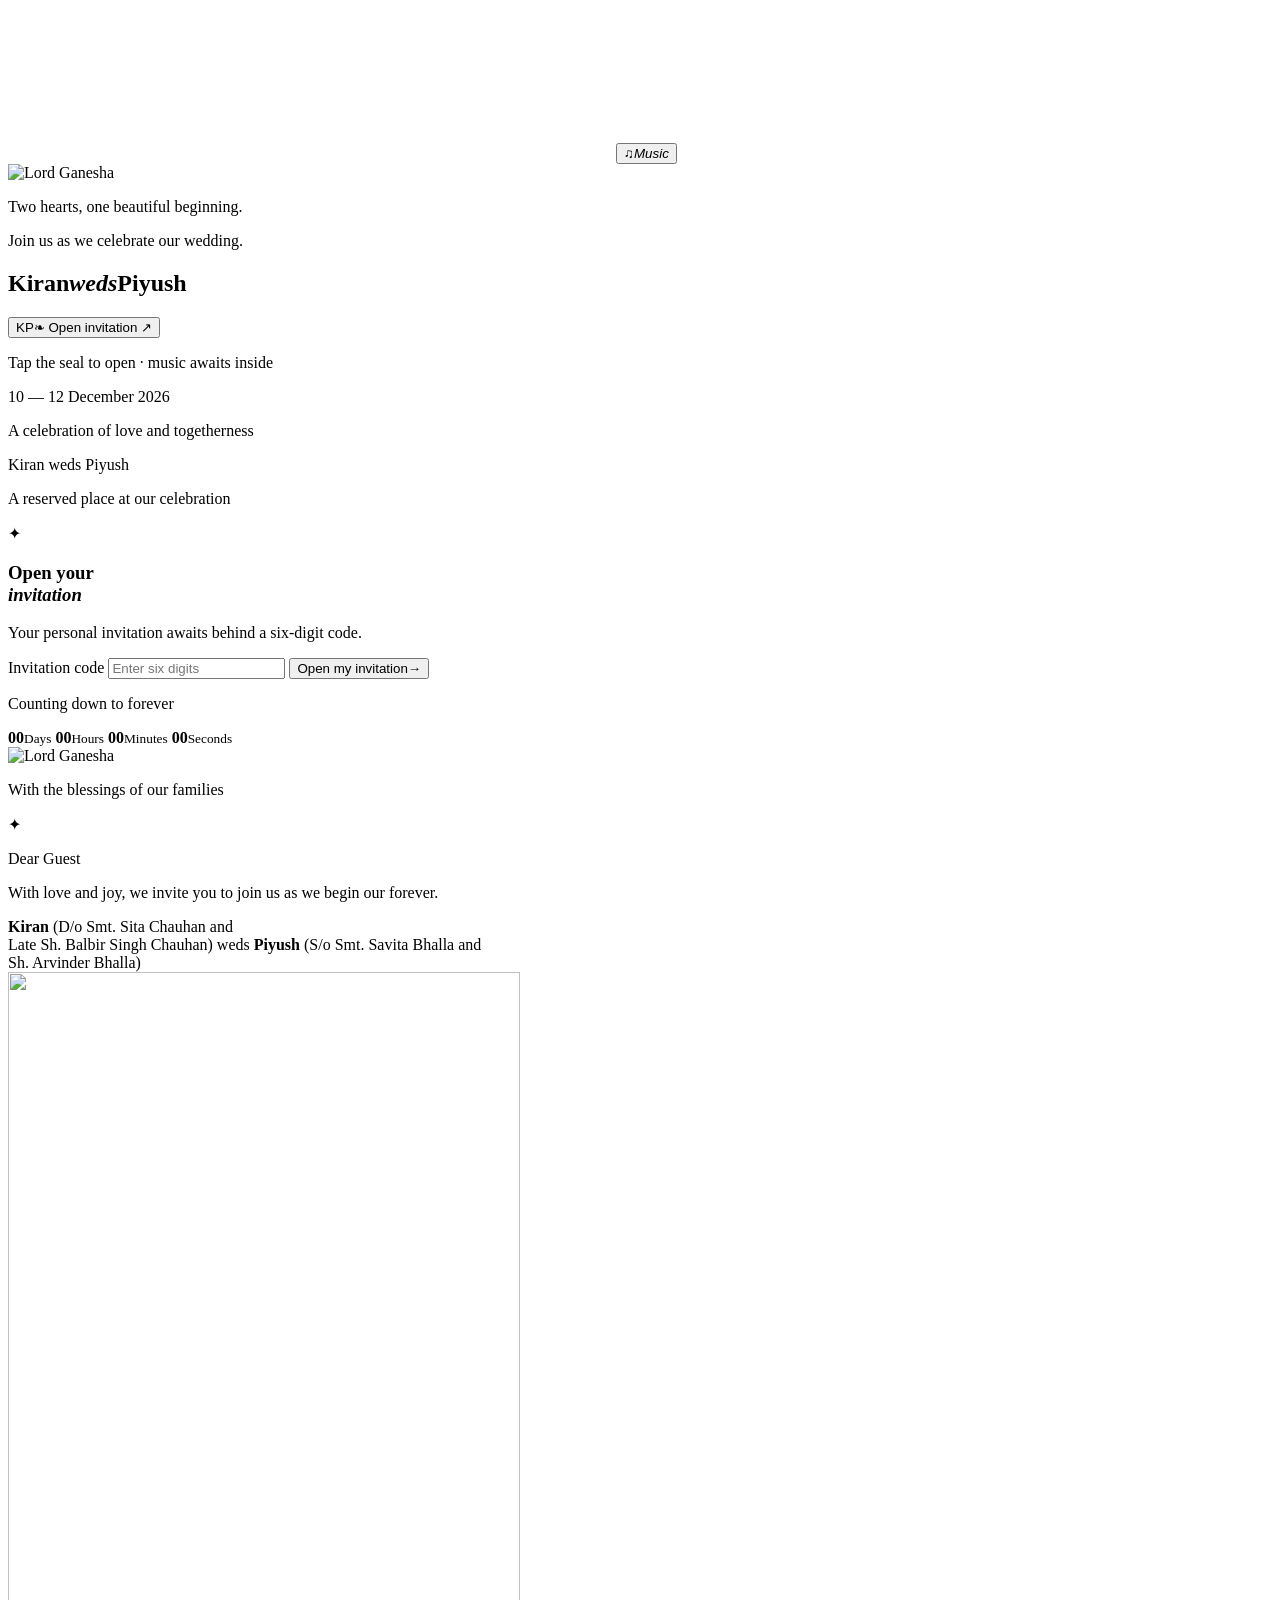
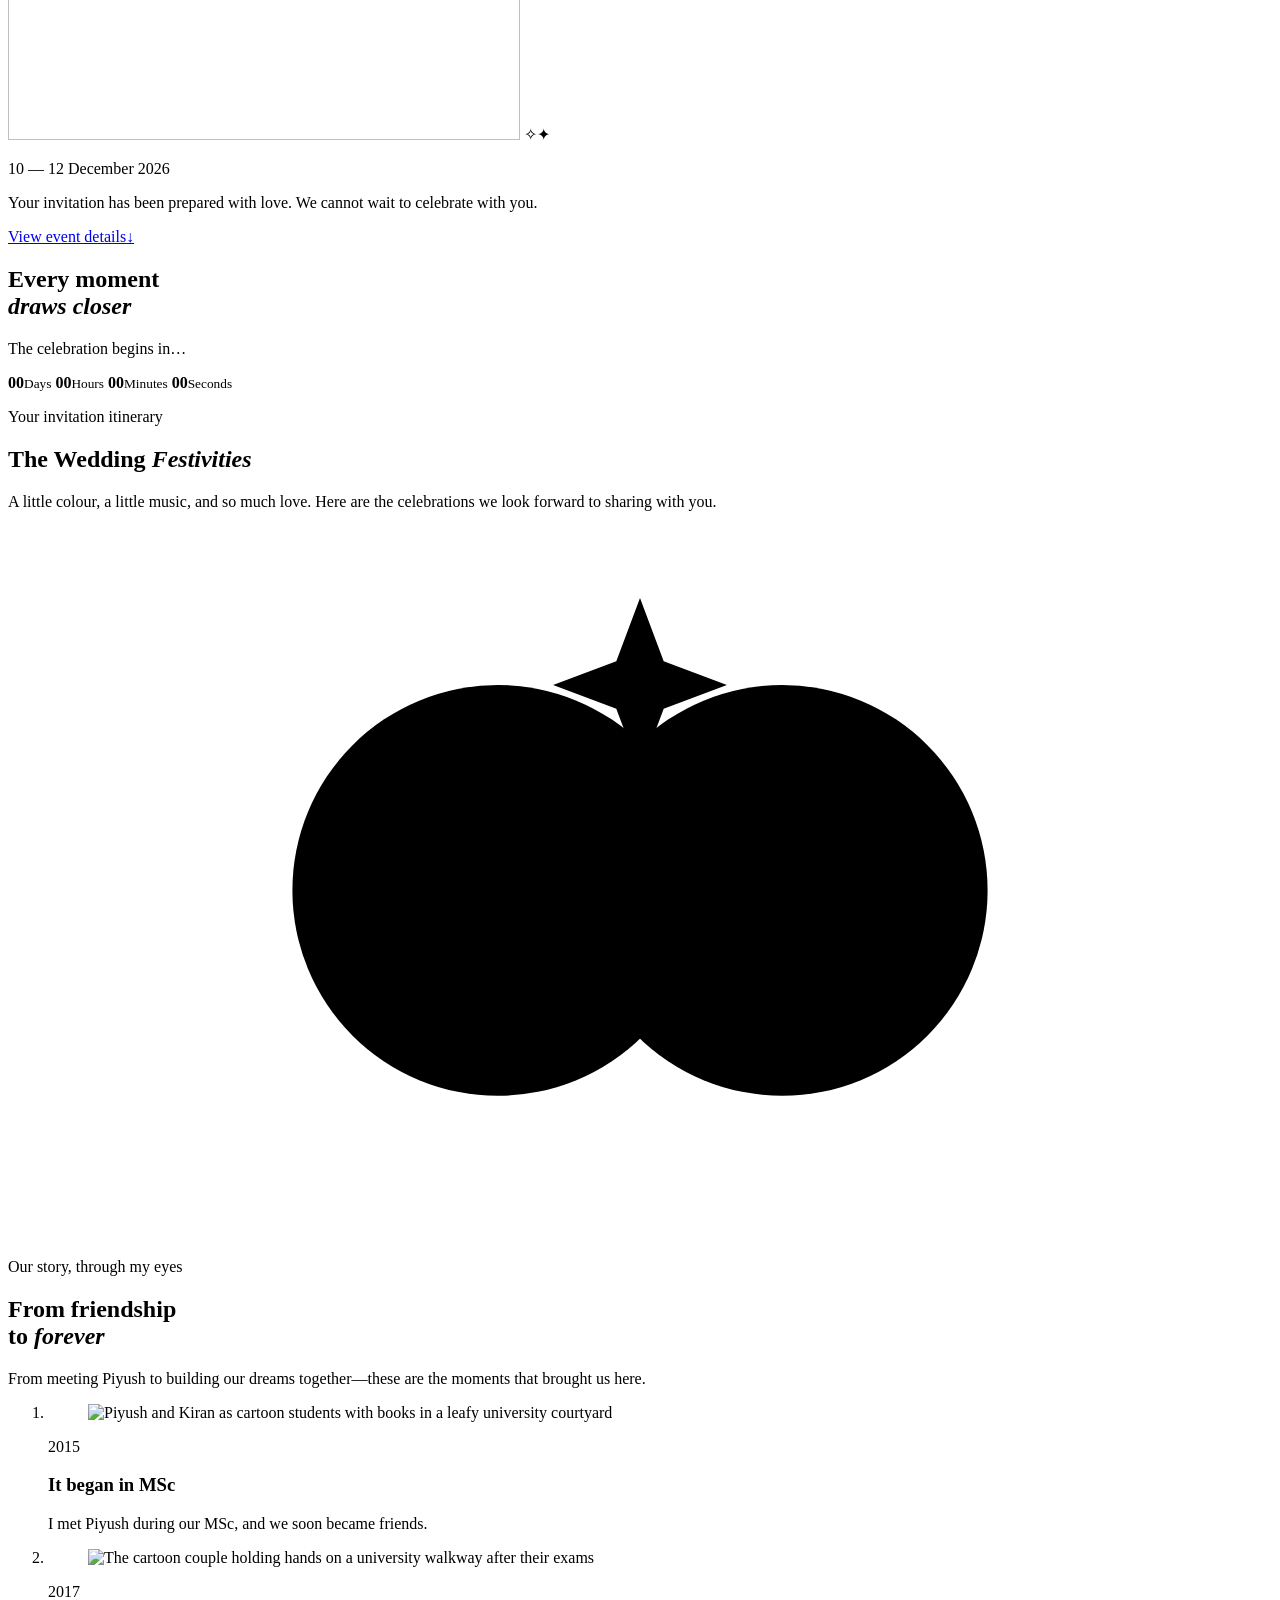
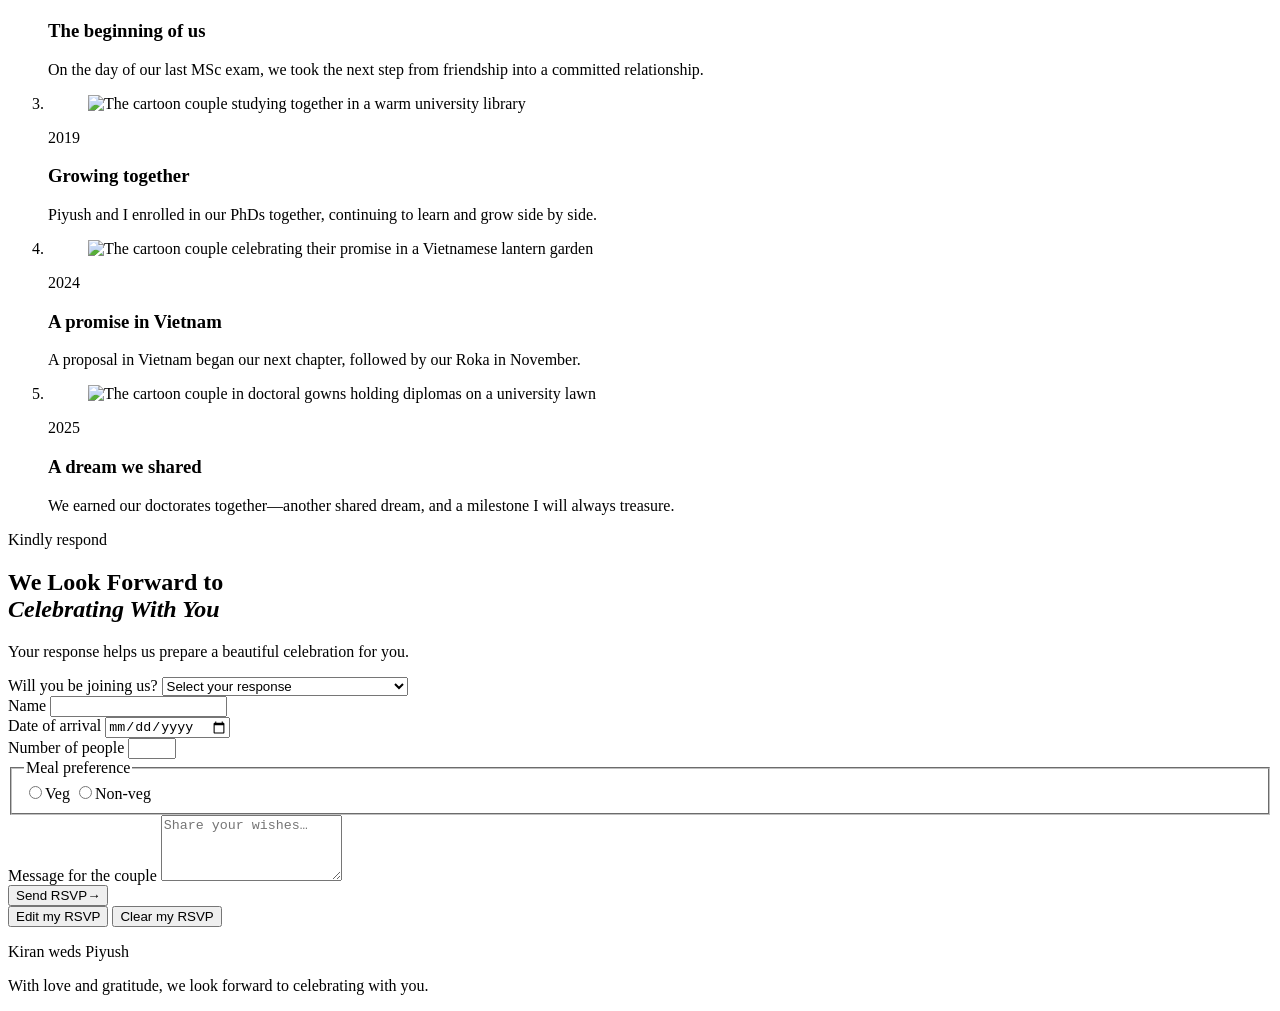
==== commit a53ab000: "Add files via upload" ====
--- a/bride/index.html
+++ b/bride/index.html
@@ -9,11 +9,12 @@
     <link rel="preconnect" href="https://fonts.googleapis.com">
     <link rel="preconnect" href="https://fonts.gstatic.com" crossorigin>
     <link href="https://fonts.googleapis.com/css2?family=Bodoni+Moda:opsz,ital,wght@6..96,0,400;6..96,0,500;6..96,0,600;6..96,1,400;6..96,1,500&family=Cormorant+Garamond:ital,wght@0,400;0,500;0,600;1,400;1,500;1,600&family=DM+Sans:opsz,wght@9..40,400;9..40,500;9..40,600;9..40,700&family=Marcellus&family=Pinyon+Script&display=swap" rel="stylesheet">
-    <link rel="stylesheet" href="../assets/rebuild.css?v=personalised-final-4">
-    <link rel="stylesheet" href="../assets/door-entrance.css?v=personalised-final-4">
-    <link rel="stylesheet" href="../assets/ivory-celebrations.css?v=personalised-final-4">
-    <link rel="stylesheet" href="../assets/final-refinements.css?v=personalised-final-4">
-    <link rel="stylesheet" href="../assets/couple-and-numerals.css?v=personalised-final-4">
+    <link rel="stylesheet" href="../assets/rebuild.css?v=mobile-story-8">
+    <link rel="stylesheet" href="../assets/door-entrance.css?v=mobile-story-8">
+    <link rel="stylesheet" href="../assets/ivory-celebrations.css?v=mobile-story-8">
+    <link rel="stylesheet" href="../assets/final-refinements.css?v=mobile-story-8">
+    <link rel="stylesheet" href="../assets/couple-and-numerals.css?v=mobile-story-8">
+    <link rel="stylesheet" href="../assets/story-garden.css?v=mobile-story-8">
   </head>
   <body data-invitation-side="bride">
     <audio id="weddingMusic" preload="metadata" loop>
@@ -68,7 +69,7 @@
       </div>
       <main id="openingMessage" class="entrance-content">
         <header class="entrance-heading">
-          <span class="entrance-flourish" aria-hidden="true">✧</span>
+          <img class="ganpati-art envelope-ganpati" src="../assets/ganpati.png" alt="Lord Ganesha" width="96" height="112" decoding="async">
           <p class="entrance-eyebrow">Two hearts, one beautiful beginning.</p>
           <p class="entrance-intro">Join us as we celebrate our wedding.</p>
         </header>
@@ -127,15 +128,18 @@
       <section class="guest-hero cinema-section">
         <div class="screen-shell">
           <article class="reveal-invitation personal-card">
+            <img class="ganpati-art invitation-ganpati" src="../assets/ganpati.png" alt="Lord Ganesha" width="96" height="112" loading="lazy" decoding="async">
             <p class="eyebrow">With the blessings of our families</p>
             <div class="reveal-rule" aria-hidden="true"><span>✦</span></div>
             <p id="personalGreeting" class="personal-greeting">Dear Guest</p>
             <p class="guest-invite-copy">With love and joy, we invite you to join us as we begin our forever.</p>
             <div class="personal-identity">
-            <div class="display-names smaller" aria-label="Kiran weds Piyush">
+            <div class="display-names smaller">
               <strong>Kiran</strong>
+              <span class="parent-names">(D/o Smt. Sita Chauhan and <br>Late Sh. Balbir Singh Chauhan)</span>
               <span class="amp">weds</span>
               <strong>Piyush</strong>
+              <span class="parent-names">(S/o Smt. Savita Bhalla and <br>Sh. Arvinder Bhalla)</span>
             </div>
               <div class="couple-portrait animated-portrait" aria-hidden="true">
                 <span class="couple-halo"></span>
@@ -166,7 +170,7 @@
       <section id="celebrations" class="celebrations cinema-section" aria-labelledby="celebrations-title">
         <header class="section-heading">
           <p class="eyebrow">Your invitation itinerary</p>
-          <h2 id="celebrations-title">Your <em>celebrations</em></h2>
+          <h2 id="celebrations-title">The Wedding <em>Festivities</em></h2>
           <p>A little colour, a little music, and so much love. Here are the celebrations we look forward to sharing with you.</p>
         </header>
         <div id="eventList" class="event-list"></div>
@@ -176,28 +180,39 @@
         <div class="story-layout">
           <header class="section-heading story-heading">
             <div class="story-emblem" aria-hidden="true"><svg viewBox="0 0 160 90" xmlns="http://www.w3.org/2000/svg"><circle cx="62" cy="46" r="26"/><circle cx="98" cy="46" r="26"/><path d="M80 9L83 17L91 20L83 23L80 31L77 23L69 20L77 17ZM17 47H29M131 47H143M25 38L31 42M25 56L31 52M129 42L135 38M129 52L135 56"/></svg></div>
-            <p class="eyebrow">A story, written together</p>
+            <p class="eyebrow">Our story, through my eyes</p>
             <h2 id="story-title">From friendship<br>to <em>forever</em></h2>
-            <p>One shared path, many milestones, and a promise to keep choosing each other.</p>
+            <p>From meeting Piyush to building our dreams together—these are the moments that brought us here.</p>
           </header>
           <ol class="story-timeline">
-            <li><time>2015</time><div><h3>It began in MSc</h3><p>We met during our MSc and soon became friends.</p></div></li>
-            <li><time>2017</time><div><h3>She said yes</h3><p>On the last exam of our fourth semester, friendship became something more.</p></div></li>
-            <li><time>2019</time><div><h3>A shared pursuit</h3><p>We enrolled in our PhDs together and kept growing side by side.</p></div></li>
-            <li><time>2024</time><div><h3>Vietnam &amp; the Roka</h3><p>A proposal in Vietnam, followed by our Roka in November.</p></div></li>
-            <li><time>2025</time><div><h3>Two doctorates</h3><p>We earned our doctorates together — another dream, fulfilled as a team.</p></div></li>
+            <li class="story-chapter">
+              <figure class="chapter-scene animated-portrait"><img src="../assets/story-2015.jpg?v=mobile-story-8" alt="Piyush and Kiran as cartoon students with books in a leafy university courtyard" width="1536" height="1024" loading="eager" decoding="async"></figure>
+              <div class="chapter-copy"><time datetime="2015">2015</time><h3>It began in MSc</h3><p>I met Piyush during our MSc, and we soon became friends.</p></div>
+            </li>
+            <li class="story-chapter">
+              <figure class="chapter-scene animated-portrait"><img src="../assets/story-2017.jpg?v=mobile-story-8" alt="The cartoon couple holding hands on a university walkway after their exams" width="1536" height="1024" loading="eager" decoding="async"></figure>
+              <div class="chapter-copy"><time datetime="2017">2017</time><h3>The beginning of us</h3><p>On the day of our last MSc exam, we took the next step from friendship into a committed relationship.</p></div>
+            </li>
+            <li class="story-chapter">
+              <figure class="chapter-scene animated-portrait"><img src="../assets/story-2019.jpg?v=mobile-story-8" alt="The cartoon couple studying together in a warm university library" width="1536" height="1024" loading="eager" decoding="async"></figure>
+              <div class="chapter-copy"><time datetime="2019">2019</time><h3>Growing together</h3><p>Piyush and I enrolled in our PhDs together, continuing to learn and grow side by side.</p></div>
+            </li>
+            <li class="story-chapter">
+              <figure class="chapter-scene animated-portrait"><img src="../assets/story-2024.jpg?v=mobile-story-8" alt="The cartoon couple celebrating their promise in a Vietnamese lantern garden" width="1536" height="1024" loading="eager" decoding="async"></figure>
+              <div class="chapter-copy"><time datetime="2024">2024</time><h3>A promise in Vietnam</h3><p>A proposal in Vietnam began our next chapter, followed by our Roka in November.</p></div>
+            </li>
+            <li class="story-chapter">
+              <figure class="chapter-scene animated-portrait"><img src="../assets/story-2025.jpg?v=mobile-story-8" alt="The cartoon couple in doctoral gowns holding diplomas on a university lawn" width="1536" height="1024" loading="eager" decoding="async"></figure>
+              <div class="chapter-copy"><time datetime="2025">2025</time><h3>A dream we shared</h3><p>We earned our doctorates together—another shared dream, and a milestone I will always treasure.</p></div>
+            </li>
           </ol>
         </div>
-        <div class="story-portraits" aria-label="Illustrated portraits of Piyush and Kiran">
-        <figure class="story-portrait animated-portrait portrait-front"><img src="../assets/wedding-couple.png" alt="Illustration of Piyush and Kiran holding hands" width="512" height="768" loading="lazy" decoding="async"></figure>
-        <figure class="story-portrait animated-portrait portrait-back"><img src="../assets/couple-back.png" alt="Illustration of Piyush and Kiran walking together, seen from behind" width="512" height="768" loading="lazy" decoding="async"></figure>
-      </div>
-    </section>
+      </section>
 
       <section class="rsvp-section cinema-section" aria-labelledby="rsvp-title">
         <div class="rsvp-intro">
           <p class="eyebrow">Kindly respond</p>
-          <h2 id="rsvp-title">Will you join<br><em>our celebration?</em></h2>
+          <h2 id="rsvp-title">We Look Forward to<br><em>Celebrating With You</em></h2>
           <p>Your response helps us prepare a beautiful celebration for you.</p>
         </div>
         <article class="reveal-invitation rsvp-card">
@@ -251,7 +266,7 @@
       </footer>
     </main>
 
-    <script src="../assets/event-designs.js?v=personalised-final-4" defer></script>
-    <script src="../assets/app.js?v=personalised-final-4" defer></script>
+    <script src="../assets/event-designs.js?v=mobile-story-8" defer></script>
+    <script src="../assets/app.js?v=mobile-story-8" defer></script>
   </body>
 </html>
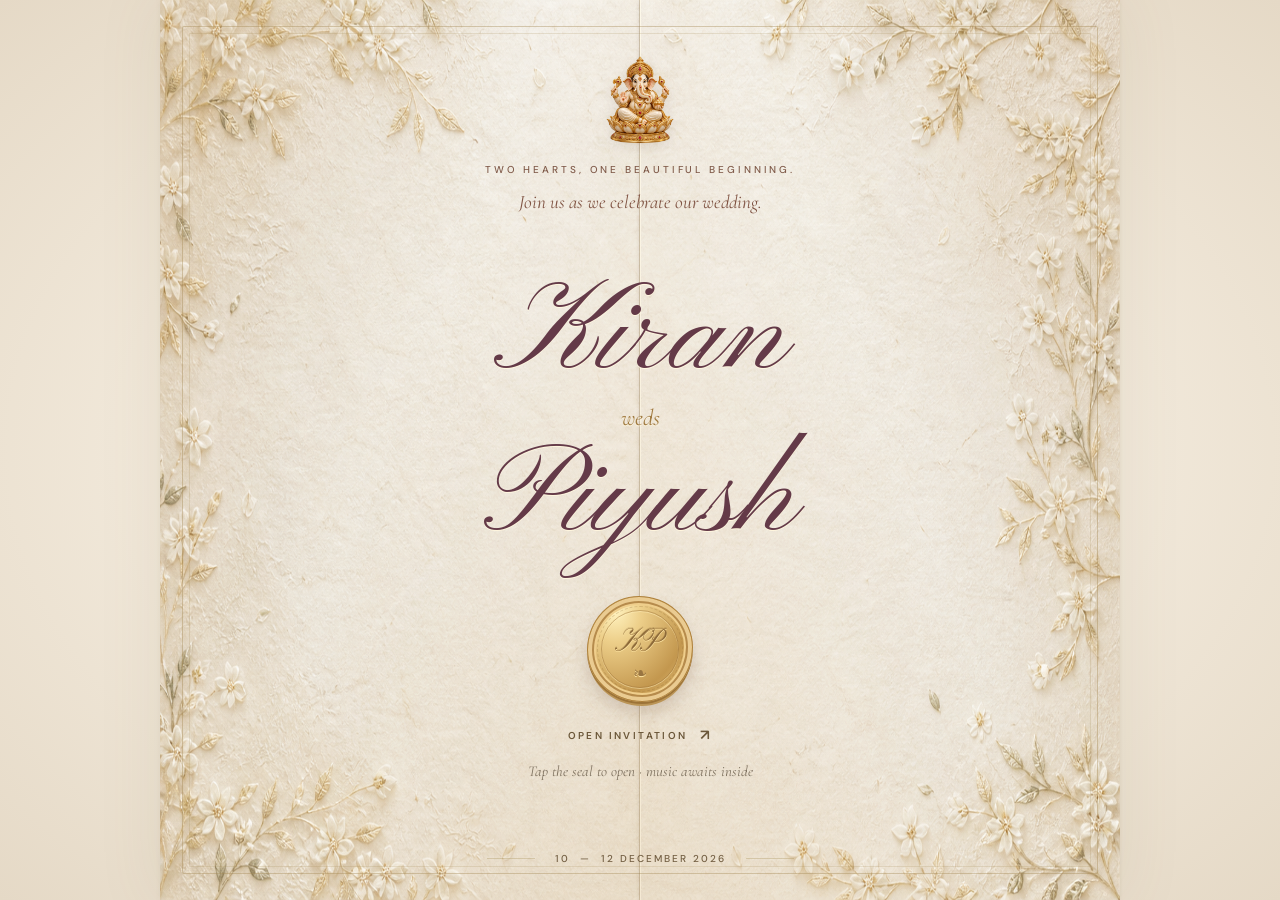
==== commit 1f895cde: "Add files via upload" ====
--- a/bride/index.html
+++ b/bride/index.html
@@ -9,12 +9,12 @@
     <link rel="preconnect" href="https://fonts.googleapis.com">
     <link rel="preconnect" href="https://fonts.gstatic.com" crossorigin>
     <link href="https://fonts.googleapis.com/css2?family=Bodoni+Moda:opsz,ital,wght@6..96,0,400;6..96,0,500;6..96,0,600;6..96,1,400;6..96,1,500&family=Cormorant+Garamond:ital,wght@0,400;0,500;0,600;1,400;1,500;1,600&family=DM+Sans:opsz,wght@9..40,400;9..40,500;9..40,600;9..40,700&family=Marcellus&family=Pinyon+Script&display=swap" rel="stylesheet">
-    <link rel="stylesheet" href="../assets/rebuild.css?v=mobile-story-8">
-    <link rel="stylesheet" href="../assets/door-entrance.css?v=mobile-story-8">
-    <link rel="stylesheet" href="../assets/ivory-celebrations.css?v=mobile-story-8">
-    <link rel="stylesheet" href="../assets/final-refinements.css?v=mobile-story-8">
-    <link rel="stylesheet" href="../assets/couple-and-numerals.css?v=mobile-story-8">
-    <link rel="stylesheet" href="../assets/story-garden.css?v=mobile-story-8">
+    <link rel="stylesheet" href="../assets/rebuild.css?v=sehra-blessings-9">
+    <link rel="stylesheet" href="../assets/door-entrance.css?v=sehra-blessings-9">
+    <link rel="stylesheet" href="../assets/ivory-celebrations.css?v=sehra-blessings-9">
+    <link rel="stylesheet" href="../assets/final-refinements.css?v=sehra-blessings-9">
+    <link rel="stylesheet" href="../assets/couple-and-numerals.css?v=sehra-blessings-9">
+    <link rel="stylesheet" href="../assets/story-garden.css?v=sehra-blessings-9">
   </head>
   <body data-invitation-side="bride">
     <audio id="weddingMusic" preload="metadata" loop>
@@ -129,7 +129,7 @@
         <div class="screen-shell">
           <article class="reveal-invitation personal-card">
             <img class="ganpati-art invitation-ganpati" src="../assets/ganpati.png" alt="Lord Ganesha" width="96" height="112" loading="lazy" decoding="async">
-            <p class="eyebrow">With the blessings of our families</p>
+            <p class="eyebrow">With the blessings of God and our families</p>
             <div class="reveal-rule" aria-hidden="true"><span>✦</span></div>
             <p id="personalGreeting" class="personal-greeting">Dear Guest</p>
             <p class="guest-invite-copy">With love and joy, we invite you to join us as we begin our forever.</p>
@@ -186,23 +186,23 @@
           </header>
           <ol class="story-timeline">
             <li class="story-chapter">
-              <figure class="chapter-scene animated-portrait"><img src="../assets/story-2015.jpg?v=mobile-story-8" alt="Piyush and Kiran as cartoon students with books in a leafy university courtyard" width="1536" height="1024" loading="eager" decoding="async"></figure>
+              <figure class="chapter-scene animated-portrait"><img src="../assets/story-2015.jpg?v=sehra-blessings-9" alt="Piyush and Kiran as cartoon students with books in a leafy university courtyard" width="1536" height="1024" loading="eager" decoding="async"></figure>
               <div class="chapter-copy"><time datetime="2015">2015</time><h3>It began in MSc</h3><p>I met Piyush during our MSc, and we soon became friends.</p></div>
             </li>
             <li class="story-chapter">
-              <figure class="chapter-scene animated-portrait"><img src="../assets/story-2017.jpg?v=mobile-story-8" alt="The cartoon couple holding hands on a university walkway after their exams" width="1536" height="1024" loading="eager" decoding="async"></figure>
+              <figure class="chapter-scene animated-portrait"><img src="../assets/story-2017.jpg?v=sehra-blessings-9" alt="The cartoon couple holding hands on a university walkway after their exams" width="1536" height="1024" loading="eager" decoding="async"></figure>
               <div class="chapter-copy"><time datetime="2017">2017</time><h3>The beginning of us</h3><p>On the day of our last MSc exam, we took the next step from friendship into a committed relationship.</p></div>
             </li>
             <li class="story-chapter">
-              <figure class="chapter-scene animated-portrait"><img src="../assets/story-2019.jpg?v=mobile-story-8" alt="The cartoon couple studying together in a warm university library" width="1536" height="1024" loading="eager" decoding="async"></figure>
+              <figure class="chapter-scene animated-portrait"><img src="../assets/story-2019.jpg?v=sehra-blessings-9" alt="The cartoon couple studying together in a warm university library" width="1536" height="1024" loading="eager" decoding="async"></figure>
               <div class="chapter-copy"><time datetime="2019">2019</time><h3>Growing together</h3><p>Piyush and I enrolled in our PhDs together, continuing to learn and grow side by side.</p></div>
             </li>
             <li class="story-chapter">
-              <figure class="chapter-scene animated-portrait"><img src="../assets/story-2024.jpg?v=mobile-story-8" alt="The cartoon couple celebrating their promise in a Vietnamese lantern garden" width="1536" height="1024" loading="eager" decoding="async"></figure>
+              <figure class="chapter-scene animated-portrait"><img src="../assets/story-2024.jpg?v=sehra-blessings-9" alt="The cartoon couple celebrating their promise in a Vietnamese lantern garden" width="1536" height="1024" loading="eager" decoding="async"></figure>
               <div class="chapter-copy"><time datetime="2024">2024</time><h3>A promise in Vietnam</h3><p>A proposal in Vietnam began our next chapter, followed by our Roka in November.</p></div>
             </li>
             <li class="story-chapter">
-              <figure class="chapter-scene animated-portrait"><img src="../assets/story-2025.jpg?v=mobile-story-8" alt="The cartoon couple in doctoral gowns holding diplomas on a university lawn" width="1536" height="1024" loading="eager" decoding="async"></figure>
+              <figure class="chapter-scene animated-portrait"><img src="../assets/story-2025.jpg?v=sehra-blessings-9" alt="The cartoon couple in doctoral gowns holding diplomas on a university lawn" width="1536" height="1024" loading="eager" decoding="async"></figure>
               <div class="chapter-copy"><time datetime="2025">2025</time><h3>A dream we shared</h3><p>We earned our doctorates together—another shared dream, and a milestone I will always treasure.</p></div>
             </li>
           </ol>
@@ -266,7 +266,7 @@
       </footer>
     </main>
 
-    <script src="../assets/event-designs.js?v=mobile-story-8" defer></script>
-    <script src="../assets/app.js?v=mobile-story-8" defer></script>
+    <script src="../assets/event-designs.js?v=sehra-blessings-9" defer></script>
+    <script src="../assets/app.js?v=sehra-blessings-9" defer></script>
   </body>
 </html>
--- a/assets/rebuild.css
+++ b/assets/rebuild.css
@@ -0,0 +1,319 @@
+:root {
+  --ink: #130d0d;
+  --wine: #5c2428;
+  --wine-deep: #2b1014;
+  --silk: #8f3134;
+  --gold: #efc464;
+  --gold-soft: #f5d58c;
+  --paper: #fbf1d5;
+  --cream: #fff7e9;
+  --muted: #d8c69f;
+  --line: rgba(239, 196, 100, .64);
+  --sans: "DM Sans", sans-serif;
+  --display: "Bodoni Moda", Georgia, serif;
+  --editorial: "Cormorant Garamond", Georgia, serif;
+  --script: "Pinyon Script", "Apple Chancery", cursive;
+}
+
+* { box-sizing: border-box; }
+html { scroll-behavior: smooth; -webkit-text-size-adjust: 100%; text-size-adjust: 100%; }
+body { min-width: 320px; margin: 0; color: var(--paper); background: #0e0a09; font-family: var(--sans); overflow-x: hidden; }
+button, input, select, textarea { font: inherit; }
+button, select { cursor: pointer; }
+button:disabled, input:disabled, select:disabled, textarea:disabled { cursor: default; opacity: .58; }
+button, a { -webkit-tap-highlight-color: transparent; }
+a { color: inherit; }
+.hidden { display: none !important; }
+
+#snow, #fireworks { pointer-events: none; position: fixed; inset: 0; z-index: 20; }
+#snow { z-index: 22; }
+#fireworks { z-index: 21; }
+
+.reveal-page { isolation: isolate; position: relative; min-height: 100svh; overflow: hidden; background: #0e0a09; }
+.reveal-page::before {
+  position: absolute; z-index: -3; inset: 0; content: "";
+  background:
+    linear-gradient(90deg, rgba(17, 8, 7, .45), transparent 24% 76%, rgba(17, 8, 7, .45)),
+    radial-gradient(ellipse at 50% 27%, transparent 8%, rgba(11, 7, 8, .18) 44%, rgba(7, 5, 6, .75) 100%),
+    url("royal-palace-wedding.png") center / cover;
+  animation: camera-push 16s ease-in-out infinite alternate; transform: scale(1.02);
+}
+.reveal-page::after { position: absolute; z-index: -1; inset: 15px; border: 1px solid rgba(235, 190, 91, .44); content: ""; pointer-events: none; }
+.opening-screen::before { position: fixed; }
+.invitation { overflow: visible; }
+.invitation::before { position: fixed; }
+.cinema-section { position: relative; }
+
+.screen-shell { display: grid; place-items: center; min-height: 100svh; padding: 82px 22px 54px; }
+.screen-intro { position: absolute; top: 42px; left: 50%; width: min(720px, calc(100% - 120px)); transform: translateX(-50%); text-align: center; text-shadow: 0 2px 13px #130707; }
+.screen-intro .eyebrow { margin-bottom: 5px; }
+.top-names { margin: 0; font: 500 clamp(1.05rem, 2vw, 1.45rem)/1 var(--editorial); letter-spacing: .035em; }
+.top-names span { color: var(--gold); font-family: var(--display); }
+
+.sound-button { position: fixed; z-index: 30; top: max(30px, env(safe-area-inset-top)); right: 34px; display: inline-flex; align-items: center; gap: 9px; min-height: 53px; padding: 12px 18px; border: 1px solid var(--line); background: rgba(21, 16, 15, .72); color: var(--paper); box-shadow: 0 12px 28px rgba(0, 0, 0, .23); backdrop-filter: blur(10px); transition: transform .25s ease, background .25s ease; }
+.sound-button:hover { transform: translateY(-2px); background: rgba(91, 35, 38, .78); }
+.sound-button span { color: var(--gold); font-size: 1.15rem; }
+.sound-button i { font: 600 .91rem/1 var(--sans); font-style: normal; }
+
+.reveal-stage { display: grid; place-items: center; min-height: 100svh; padding: 96px 20px 44px; }
+.ambient-lanterns { position: absolute; z-index: 0; inset: 0; overflow: hidden; pointer-events: none; }
+.reveal-stage > .reveal-invitation, .auth-screen .screen-shell { position: relative; z-index: 1; }
+.invitation > :not(.ambient-lanterns) { position: relative; z-index: 1; }
+.lantern { position: absolute; top: 0; width: 54px; height: 82px; border: 1px solid rgba(248, 203, 98, .72); border-radius: 7px 7px 14px 14px; background: radial-gradient(circle at 50% 47%, rgba(255, 239, 160, .96) 0 8%, rgba(236, 171, 69, .76) 23%, rgba(116, 51, 27, .2) 57%, transparent 74%); box-shadow: 0 20px 39px rgba(226, 153, 44, .34), inset 0 0 15px rgba(255, 233, 152, .32); transform-origin: 50% -65px; animation: lantern-sway 5.6s ease-in-out infinite alternate; }
+.lantern::before { position: absolute; top: -70px; left: 50%; width: 1px; height: 70px; background: linear-gradient(transparent, rgba(248, 203, 98, .85)); content: ""; }
+.lantern::after { position: absolute; inset: 8px; border: 1px solid rgba(255, 232, 168, .5); border-radius: 4px 4px 10px 10px; content: ""; }
+.lantern:nth-child(1) { left: 8%; animation-delay: -1.1s; }
+.lantern:nth-child(2) { left: calc(50% - 27px); top: -38px; transform: scale(.72); animation-delay: -3.4s; opacity: .82; }
+.lantern:nth-child(3) { right: 9%; animation-delay: -2.2s; }
+.invitation-lanterns { position: fixed; z-index: 0; height: 100svh; }
+.invitation-lanterns .lantern:nth-child(2) { display: none; }
+.reveal-silks { position: absolute; z-index: -1; inset: 0; overflow: hidden; pointer-events: none; }
+.reveal-silk { position: absolute; top: -5%; width: 43%; height: 110%; overflow: hidden; background: linear-gradient(90deg, rgba(44, 13, 16, .94), rgba(124, 43, 40, .5) 48%, rgba(22, 6, 8, .9)), repeating-linear-gradient(90deg, rgba(255, 255, 255, .08) 0 1px, transparent 1px 26px); box-shadow: inset -20px 0 70px rgba(0, 0, 0, .42), 0 0 40px rgba(46, 4, 8, .35); transition: transform 2.05s cubic-bezier(.16,.78,.12,1), opacity 1.65s ease; }
+.reveal-silk::before { position: absolute; inset: 0; background: linear-gradient(105deg, transparent 8%, rgba(255, 222, 142, .03) 36%, rgba(255, 235, 185, .20) 48%, rgba(255, 222, 142, .03) 60%, transparent 84%); content: ""; transform: translateX(-120%); animation: silk-sheen 5.5s ease-in-out infinite; }
+.reveal-silk::after { position: absolute; top: 0; width: 4px; height: 100%; background: linear-gradient(180deg, transparent, rgba(255, 215, 115, .82) 15% 85%, transparent); box-shadow: 0 0 17px rgba(255, 199, 88, .62); content: ""; }
+.reveal-silk.left::after { right: 0; }
+.reveal-silk.right::after { right: 0; }
+.reveal-silk.left { left: 0; transform-origin: left; }
+.reveal-silk.right { right: 0; transform: scaleX(-1); transform-origin: right; }
+.opening-exit .reveal-silk.left { transform: translateX(-112%) rotate(-3deg); opacity: .42; }
+.opening-exit .reveal-silk.right { transform: translateX(112%) scaleX(-1) rotate(-3deg); opacity: .42; }
+.opening-exit .opening-card { opacity: 0; transform: scale(.97) translateY(-18px); transition: opacity .75s ease .62s, transform .75s ease .62s; }
+
+.reveal-invitation { display: grid; position: relative; width: min(670px, 100%); padding: clamp(31px, 6vw, 66px) clamp(26px, 7vw, 72px); border: 1px solid rgba(245, 205, 110, .75); border-radius: 48% 48% 3px 3px / 12% 12% 3px 3px; background: linear-gradient(145deg, rgba(30, 22, 18, .94), rgba(7, 7, 8, .80)), rgba(20, 17, 16, .72); box-shadow: 0 30px 80px rgba(0, 0, 0, .50), inset 0 0 0 9px rgba(240, 191, 89, .06); overflow: hidden; text-align: center; backdrop-filter: blur(8px); }
+.reveal-invitation::before { display: grid; position: relative; z-index: 1; width: 42px; height: 42px; margin: 0 auto 22px; border: 1px solid rgba(239, 196, 100, .65); border-radius: 50%; color: var(--gold); content: "✦"; font-size: 1rem; line-height: 1; place-items: center; animation: soft-pulse 3.2s ease-in-out infinite; }
+.reveal-invitation::after { position: absolute; inset: -35%; z-index: 0; background: radial-gradient(circle at 50% 35%, rgba(255, 226, 152, .11), transparent 31%), linear-gradient(115deg, transparent 35%, rgba(248, 212, 128, .08) 50%, transparent 64%); content: ""; transform: translateX(-24%); animation: card-lustre 9s ease-in-out infinite; pointer-events: none; }
+.reveal-invitation > * { position: relative; z-index: 1; }
+.opening-card { opacity: 0; transform: translateY(20px) scale(.985); transition: opacity .85s ease, transform .85s ease; }
+.opening-card.is-visible { opacity: 1; transform: translateY(0) scale(1); }
+.opening-card.is-visible .eyebrow { animation: ceremonial-rise .65s .12s both ease-out; }
+.opening-card.is-visible .reveal-rule { animation: ceremonial-rise .65s .24s both ease-out; }
+.opening-card.is-visible .display-names { animation: ceremonial-rise .8s .35s both cubic-bezier(.19,.78,.17,1); }
+.opening-card.is-visible .event-date { animation: ceremonial-rise .6s .56s both ease-out; }
+.opening-card.is-visible .reveal-copy { animation: ceremonial-rise .65s .68s both ease-out; }
+.opening-card.is-visible .reveal-actions { animation: ceremonial-rise .65s .8s both ease-out; }
+.eyebrow { margin: 0; color: var(--gold); font: 700 clamp(.66rem, 1.45vw, .8rem)/1.45 var(--sans); letter-spacing: .26em; text-transform: uppercase; }
+.reveal-rule { display: flex; align-items: center; gap: 16px; width: min(100%, 390px); margin: 21px auto 25px; color: var(--gold); }
+.reveal-rule::before, .reveal-rule::after { flex: 1; height: 1px; background: linear-gradient(90deg, transparent, var(--line)); content: ""; }
+.reveal-rule::after { background: linear-gradient(90deg, var(--line), transparent); }
+.reveal-rule span { font-size: .86rem; }
+.display-names { display: grid; gap: 0; justify-items: center; }
+.display-names strong { max-width: 100%; overflow-wrap: anywhere; color: var(--paper); font: 500 clamp(3.2rem, 9.8vw, 6.6rem)/.78 var(--display); letter-spacing: .025em; text-shadow: 0 3px 18px rgba(0,0,0,.38); }
+.display-names .amp { position: relative; z-index: 1; margin: .01em 0 -.08em; color: var(--gold); font: 400 clamp(2.4rem, 6vw, 4rem)/.72 var(--script); font-style: normal; text-shadow: 0 2px 14px rgba(120, 58, 15, .35); }
+.display-names.smaller strong { font-size: clamp(3rem, 8vw, 5.5rem); }
+.reveal-invitation .event-date { margin: 27px 0 0; color: var(--gold-soft); font: 700 clamp(.74rem, 1.7vw, .95rem)/1.5 var(--sans); letter-spacing: .25em; text-transform: uppercase; }
+.reveal-copy { max-width: 505px; margin: 27px auto 0; color: #f0e5cf; font: 400 clamp(1rem, 2.05vw, 1.2rem)/1.65 var(--editorial); }
+.reveal-actions { display: grid; gap: 13px; justify-items: center; margin-top: 34px; }
+.action-button { display: inline-flex; align-items: center; justify-content: space-between; gap: 28px; width: min(100%, 370px); min-height: 57px; padding: 14px 20px 14px 24px; border: 1px solid #f0c15c; border-radius: 2px; background: linear-gradient(90deg, #4b171d, #7a2e34 55%, #4b171d); color: #fff3d8; box-shadow: inset 0 0 0 4px rgba(255, 234, 180, .06), 0 10px 0 rgba(116, 67, 17, .62), 0 17px 33px rgba(0, 0, 0, .28); font: 700 .78rem/1 var(--sans); letter-spacing: .19em; text-decoration: none; text-transform: uppercase; transition: transform .23s ease, box-shadow .23s ease, filter .23s ease; }
+.action-button:hover { filter: brightness(1.12); transform: translateY(-3px); box-shadow: inset 0 0 0 4px rgba(255, 234, 180, .10), 0 13px 0 rgba(116, 67, 17, .62), 0 20px 38px rgba(0, 0, 0, .35); }
+.action-button:active { transform: translateY(3px); box-shadow: inset 0 0 0 4px rgba(255, 234, 180, .1), 0 5px 0 rgba(116, 67, 17, .62); }
+.action-button b { color: var(--gold); font: 400 1.5rem/1 var(--display); }
+.reveal-hint { color: #dacba9; font: 400 .82rem/1.5 var(--editorial); font-style: italic; }
+
+.auth-screen { min-height: 100svh; }
+.auth-screen::before { filter: saturate(.78) brightness(.72); }
+.login-card { width: min(610px, 100%); animation: card-arrival .9s both ease-out; }
+.login-card h1 { margin: 0; color: var(--paper); font: 400 clamp(2.6rem, 7vw, 4.7rem)/.9 var(--display); letter-spacing: .02em; }
+.login-card h1 em { display: inline-block; margin-top: .08em; font-family: var(--script); font-size: 1.16em; line-height: .75; }
+.login-card h1 em, .section-heading h2 em, .rsvp-intro h2 em { color: var(--gold); font-family: var(--editorial); font-style: italic; font-weight: 400; }
+.login-copy { max-width: 390px; margin: 22px auto 26px; color: #e7d9bb; font: 400 1rem/1.6 var(--editorial); }
+.pin-form { display: grid; gap: 12px; text-align: left; }
+.pin-form label, .form-field label, .meal-field legend { color: var(--gold-soft); font: 700 .7rem/1.3 var(--sans); letter-spacing: .17em; text-transform: uppercase; }
+.pin-form input, .form-field input, .form-field select, .form-field textarea { width: 100%; border: 1px solid rgba(241, 204, 121, .75); border-radius: 2px; outline: 0; background: rgba(17, 11, 12, .82); color: var(--paper); box-shadow: inset 0 0 0 3px rgba(245, 202, 107, .035); transition: border-color .2s ease, background .2s ease; }
+.pin-form input { min-height: 61px; padding: 14px 18px; font: 500 1.02rem/1 var(--sans); letter-spacing: .18em; text-align: center; }
+.pin-form input::placeholder { color: #bda987; letter-spacing: .08em; }
+.pin-form input:focus, .form-field input:focus, .form-field select:focus, .form-field textarea:focus { border-color: #ffe5a2; background: rgba(55, 24, 27, .78); }
+.pin-form .action-button { width: 100%; margin-top: 9px; }
+.form-message { min-height: 1.35em; margin: 2px 0 0; color: #ffd6b5; font-size: .86rem; text-align: center; }
+.mini-countdown { margin-top: 27px; padding-top: 20px; border-top: 1px solid rgba(239, 196, 100, .35); }
+.mini-countdown p { margin: 0 0 13px; color: #d9c299; font: .78rem/1 var(--editorial); font-style: italic; }
+.mini-countdown div, .grand-countdown { display: grid; grid-template-columns: repeat(4, 1fr); }
+.mini-countdown span { display: grid; gap: 6px; padding: 0 5px; border-right: 1px solid rgba(239, 196, 100, .3); text-align: center; }
+.mini-countdown span:last-child { border-right: 0; }
+.mini-countdown b { color: var(--paper); font: 400 1.55rem/1 var(--display); }
+.mini-countdown small { color: var(--gold); font: 700 .57rem/1 var(--sans); letter-spacing: .12em; text-transform: uppercase; }
+
+.guest-hero { display: grid; place-items: center; min-height: max(760px, 100svh); }
+.guest-hero .screen-shell { min-height: auto; padding-top: 115px; }
+.personal-card { width: min(720px, 100%); animation: card-arrival 1s .15s both ease-out; }
+.personal-greeting { max-width: 100%; margin: 0; overflow-wrap: anywhere; color: var(--gold-soft); font: 400 clamp(2rem, 6vw, 3.4rem)/.95 var(--script); font-style: normal; }
+.personal-greeting strong { color: #fff4d8; font-weight: 500; overflow-wrap: anywhere; text-shadow: 0 2px 12px rgba(238, 180, 75, .25); }
+.guest-invite-copy { max-width: 470px; margin: 21px auto 18px; color: #ebe0c9; font: 400 clamp(.95rem, 2vw, 1.13rem)/1.55 var(--editorial); }
+.scroll-link { margin: 34px auto 0; }
+
+.countdown-band { padding: 90px 24px 96px; border-top: 1px solid rgba(240, 196, 100, .28); border-bottom: 1px solid rgba(240, 196, 100, .28); background: linear-gradient(90deg, rgba(43, 12, 17, .73), rgba(17, 12, 12, .72), rgba(43, 12, 17, .73)); }
+.section-heading { width: min(750px, 100%); margin: 0 auto 42px; text-align: center; }
+.section-heading.compact { margin-bottom: 40px; }
+.section-heading h2, .rsvp-intro h2 { margin: 16px 0 0; color: var(--paper); font: 400 clamp(2.7rem, 7vw, 5.5rem)/.96 var(--display); letter-spacing: .015em; }
+.section-heading p:not(.eyebrow), .rsvp-intro > p:not(.eyebrow) { max-width: 620px; margin: 24px auto 0; color: #eadfc7; font: 400 clamp(.98rem, 1.9vw, 1.16rem)/1.65 var(--editorial); }
+.grand-countdown { width: min(830px, 100%); margin: 0 auto; border-block: 1px solid rgba(239, 196, 100, .55); }
+.grand-countdown span { display: grid; gap: 10px; min-height: 128px; padding: 20px 8px; border-right: 1px solid rgba(239, 196, 100, .38); place-content: center; text-align: center; }
+.grand-countdown span:last-child { border-right: 0; }
+.grand-countdown b { color: var(--paper); font: 400 clamp(2.35rem, 7vw, 4.3rem)/.9 var(--display); text-shadow: 0 4px 13px #120707; }
+.grand-countdown small { color: var(--gold); font: 700 .68rem/1 var(--sans); letter-spacing: .17em; text-transform: uppercase; }
+
+.celebrations { padding: 110px 26px; }
+.event-list { display: grid; grid-template-columns: repeat(3, minmax(0, 1fr)); gap: 22px; width: min(1240px, 100%); margin: 0 auto; }
+.event-card { display: grid; min-height: 455px; border: 1px solid rgba(239, 196, 100, .68); border-radius: 17px 17px 3px 3px; background: linear-gradient(145deg, rgba(48, 16, 22, .95), rgba(13, 10, 11, .92)); box-shadow: inset 0 0 0 5px rgba(240, 190, 86, .045), 0 20px 46px rgba(0, 0, 0, .28); overflow: hidden; transition: transform .35s ease, border-color .35s ease, box-shadow .35s ease; animation: event-arrival .7s both ease-out; animation-delay: calc(var(--event-index) * 70ms); }
+.event-card:nth-child(3n+2) { background: linear-gradient(145deg, rgba(62, 27, 20, .95), rgba(20, 12, 11, .92)); }
+.event-card:nth-child(3n) { background: linear-gradient(145deg, rgba(58, 21, 34, .95), rgba(15, 9, 14, .93)); }
+.event-card:hover, .event-card:focus-visible { transform: translateY(-8px); border-color: #ffe19a; box-shadow: inset 0 0 0 5px rgba(240, 190, 86, .08), 0 27px 58px rgba(0, 0, 0, .4); outline: 0; }
+.event-calendar { display: grid; grid-template-columns: 1fr auto auto; align-items: center; gap: 14px; min-height: 100px; padding: 18px 24px; border-bottom: 2px solid #ae6d2f; background: linear-gradient(105deg, #eec45e, #f6d98e 46%, #c78937); color: #341920; }
+.event-calendar strong { font: 400 3.45rem/.7 var(--display); }
+.event-calendar span, .event-calendar small { font: 700 .68rem/1 var(--sans); letter-spacing: .16em; text-transform: uppercase; }
+.event-calendar small { padding-left: 13px; border-left: 1px solid rgba(69, 26, 29, .52); }
+.event-details { display: flex; flex: 1; flex-direction: column; align-items: flex-start; padding: 27px 25px 24px; }
+.event-details .event-date { margin: 0; color: #f0cb73; font-size: .66rem; letter-spacing: .17em; }
+.event-details h3 { max-width: 100%; margin: 12px 0 17px; overflow-wrap: anywhere; color: #fff2d7; font: 500 clamp(2.1rem, 3.8vw, 3.25rem)/.96 var(--display); }
+.event-facts { display: flex; flex-wrap: wrap; gap: 8px; }
+.event-facts span { display: inline-flex; gap: 7px; align-items: center; padding: 8px 11px; border: 1px solid rgba(239, 196, 100, .48); border-radius: 30px; color: #f2e3c6; font-size: .86rem; }
+.event-facts b { color: var(--gold); font: 700 .61rem/1 var(--sans); letter-spacing: .11em; text-transform: uppercase; }
+.event-place { margin: auto 0 19px; color: #e2d6be; font: 400 .87rem/1.55 var(--sans); }
+.event-place b { display: block; margin-bottom: 4px; color: #fff0d2; font-weight: 700; }
+.event-directions { display: inline-flex; align-items: center; gap: 11px; color: var(--gold-soft); font: 700 .68rem/1 var(--sans); letter-spacing: .13em; text-decoration: none; text-transform: uppercase; }
+.event-directions span { font: 400 1.3rem/1 var(--display); transition: transform .2s ease; }
+.event-directions:hover span { transform: translate(3px, -3px); }
+
+.story-section { padding: 105px 26px; background: linear-gradient(90deg, rgba(53, 17, 22, .72), rgba(13, 10, 10, .76), rgba(53, 17, 22, .72)); }
+.story-layout { display: grid; grid-template-columns: minmax(250px, .7fr) minmax(0, 1fr); gap: clamp(45px, 9vw, 130px); align-items: start; width: min(1100px, 100%); margin: 0 auto; }
+.story-heading { position: sticky; top: 80px; width: auto; margin: 0; text-align: left; }
+.story-heading p:not(.eyebrow) { margin-inline: 0; }
+.story-timeline { display: grid; gap: 0; margin: 0; padding: 0; list-style: none; border-left: 1px solid rgba(239, 196, 100, .66); }
+.story-timeline li { position: relative; display: grid; grid-template-columns: 88px 1fr; gap: 20px; padding: 0 0 42px 29px; }
+.story-timeline li::before { position: absolute; top: 6px; left: -6px; width: 11px; height: 11px; border: 2px solid #31151b; border-radius: 50%; background: var(--gold); box-shadow: 0 0 0 5px rgba(239, 196, 100, .1); content: ""; }
+.story-timeline time { color: var(--gold); font: 400 1.25rem/1 var(--display); }
+.story-timeline h3 { margin: -2px 0 7px; color: var(--paper); font: 500 1.3rem/1.15 var(--editorial); }
+.story-timeline p { margin: 0; color: #e7dbc4; font: 400 .95rem/1.55 var(--sans); }
+
+.rsvp-section { display: grid; grid-template-columns: minmax(250px, .8fr) minmax(0, 620px); gap: clamp(40px, 9vw, 120px); align-items: center; min-height: 870px; padding: 112px 26px; }
+.rsvp-intro { text-align: left; }
+.rsvp-intro h2 { margin-top: 15px; }
+.rsvp-intro > p:not(.eyebrow) { margin-inline: 0; }
+.rsvp-card { width: 100%; padding: 37px; border-radius: 34px 34px 3px 3px; background: linear-gradient(145deg, rgba(35, 17, 18, .85), rgba(13, 10, 11, .79)); }
+.rsvp-card::before { width: 36px; height: 36px; margin-bottom: 18px; }
+#rsvpForm { display: grid; grid-template-columns: 1fr 1fr; gap: 18px; text-align: left; }
+.form-field { display: grid; gap: 8px; }
+.form-field.wide, .attendance-details, .submit-rsvp { grid-column: 1 / -1; }
+.form-field input, .form-field select { min-height: 48px; padding: 10px 12px; }
+.form-field select { appearance: auto; }
+.form-field textarea { min-height: 114px; padding: 12px; resize: vertical; }
+.attendance-details { display: grid; grid-template-columns: 1fr 1fr; gap: 18px; }
+.meal-field { grid-column: 1 / -1; display: grid; gap: 9px; min-width: 0; margin: 0; padding: 0; border: 0; }
+.meal-options { display: grid; grid-template-columns: 1fr 1fr; gap: 10px; }
+.meal-option { display: block; cursor: pointer; }
+.meal-option input { position: absolute; inline-size: 1px; block-size: 1px; opacity: 0; }
+.meal-option span { display: flex; align-items: center; justify-content: center; gap: 8px; min-height: 47px; border: 1px solid rgba(239,196,100,.5); border-radius: 2px; color: #f6e8d1; font: 700 .72rem/1 var(--sans); letter-spacing: .12em; text-transform: uppercase; transition: border-color .2s ease, background .2s ease, color .2s ease; }
+.meal-option i { width: 9px; height: 9px; border-radius: 50%; background: currentColor; }
+.meal-option.veg span { color: #dff5ce; }
+.meal-option.nonveg span { color: #ffd1d1; }
+.meal-option.veg input:checked + span { border-color: #5ad27c; background: rgba(19, 123, 65, .65); }
+.meal-option.nonveg input:checked + span { border-color: #f06b72; background: rgba(150, 34, 43, .7); }
+.meal-option input:focus-visible + span { outline: 2px solid #fff0bd; outline-offset: 2px; }
+.submit-rsvp { width: 100%; margin-top: 4px; }
+.rsvp-actions { display: flex; justify-content: center; gap: 16px; margin-top: 19px; }
+.text-button { border: 0; border-bottom: 1px solid rgba(239, 196, 100, .65); background: transparent; color: var(--gold-soft); font: 700 .66rem/1.4 var(--sans); letter-spacing: .12em; text-transform: uppercase; }
+.text-button:hover { color: #fff1cc; }
+.status-message { margin-top: 16px; }
+
+.site-footer { padding: 82px 25px max(82px, env(safe-area-inset-bottom)); border-top: 1px solid rgba(239, 196, 100, .35); background: linear-gradient(90deg, rgba(45, 12, 17, .88), rgba(15, 10, 10, .95), rgba(45, 12, 17, .88)); text-align: center; }
+.footer-names { margin: 0; color: var(--paper); font: 500 clamp(2.4rem, 6vw, 4.4rem)/1 var(--display); }
+.footer-names span { color: var(--gold); font-family: var(--script); font-size: 1.24em; font-style: normal; }
+.site-footer p:last-child { max-width: 420px; margin: 17px auto 0; color: #e4d5bc; font: 400 1rem/1.6 var(--editorial); }
+
+.auth-screen.login-enter .login-card { animation: card-arrival .9s both ease-out; }
+.invitation.is-ready .guest-hero .personal-card { animation: card-arrival 1s both ease-out; }
+
+@keyframes camera-push { from { transform: scale(1.02); } to { transform: scale(1.09); } }
+@keyframes card-arrival { from { opacity: 0; transform: translateY(26px) scale(.975); } to { opacity: 1; transform: translateY(0) scale(1); } }
+@keyframes event-arrival { from { opacity: 0; transform: translateY(24px); } to { opacity: 1; transform: translateY(0); } }
+@keyframes ceremonial-rise { from { opacity: 0; transform: translateY(15px); filter: blur(4px); } to { opacity: 1; transform: translateY(0); filter: blur(0); } }
+@keyframes soft-pulse { 0%, 100% { box-shadow: 0 0 0 rgba(242, 194, 87, 0); } 50% { box-shadow: 0 0 24px rgba(242, 194, 87, .4); } }
+@keyframes silk-sheen { 0%, 58%, 100% { transform: translateX(-120%); } 78% { transform: translateX(160%); } }
+@keyframes card-lustre { 0%, 100% { transform: translateX(-27%) rotate(-8deg); opacity: .38; } 50% { transform: translateX(25%) rotate(-8deg); opacity: .9; } }
+@keyframes lantern-sway { from { rotate: -3deg; } to { rotate: 3deg; } }
+
+@media (max-width: 860px) {
+  .event-list { grid-template-columns: repeat(2, minmax(0, 1fr)); }
+  .story-layout, .rsvp-section { grid-template-columns: 1fr; }
+  .story-heading { position: static; max-width: 590px; text-align: center; }
+  .story-heading p:not(.eyebrow), .rsvp-intro > p:not(.eyebrow) { margin-inline: auto; }
+  .rsvp-intro { text-align: center; }
+  .rsvp-section { min-height: 0; }
+}
+
+@media (max-width: 640px) {
+  .reveal-page::after { inset: 10px; }
+  .reveal-page::before, .opening-screen::before, .invitation::before { position: absolute; background-position: 50% center; animation: none; transform: none; }
+  .opening-screen::before, .invitation::before { position: fixed; }
+  .sound-button { top: max(20px, env(safe-area-inset-top)); right: 20px; min-height: 45px; padding: 10px 13px; }
+  .sound-button i { font-size: .78rem; }
+  .screen-shell, .reveal-stage { min-height: 100svh; padding: 86px 16px 34px; }
+  .screen-intro { top: 29px; width: calc(100% - 120px); }
+  .screen-intro .eyebrow { font-size: .55rem; letter-spacing: .16em; }
+  .top-names { font-size: .95rem; }
+  .reveal-silk { width: 28%; }
+  .lantern { width: 43px; height: 68px; }
+  .lantern:nth-child(1) { left: 5%; }
+  .lantern:nth-child(3) { right: 5%; }
+  .reveal-invitation { padding: 29px 20px 27px; border-radius: 35% 35% 3px 3px / 8% 8% 3px 3px; }
+  .reveal-invitation::before { width: 35px; height: 35px; margin-bottom: 16px; }
+  .eyebrow { font-size: .59rem; letter-spacing: .18em; }
+  .reveal-rule { gap: 10px; margin: 16px auto 20px; }
+  .display-names strong { font-size: clamp(3.2rem, 16vw, 4.75rem); line-height: .82; }
+  .display-names.smaller strong { font-size: clamp(2.9rem, 15vw, 4.4rem); }
+  .display-names .amp { font-size: clamp(2rem, 11vw, 3rem); }
+  .reveal-invitation .event-date { margin-top: 20px; font-size: .62rem; letter-spacing: .17em; }
+  .reveal-copy { margin-top: 20px; font-size: .95rem; line-height: 1.55; }
+  .action-button { min-height: 54px; gap: 16px; padding: 12px 16px 12px 19px; font-size: .66rem; letter-spacing: .13em; }
+  .reveal-actions { margin-top: 27px; }
+  .reveal-hint { font-size: .73rem; }
+  .login-card h1 { font-size: clamp(2.55rem, 12vw, 3.7rem); }
+  .login-copy { margin: 17px auto 22px; font-size: .93rem; }
+  .pin-form input { min-height: 55px; font-size: .9rem; }
+  .mini-countdown { margin-top: 21px; }
+  .mini-countdown b { font-size: 1.3rem; }
+  .guest-hero { min-height: 100svh; }
+  .guest-hero .screen-shell { padding-top: 85px; }
+  .personal-greeting { font-size: clamp(2rem, 11vw, 3rem); }
+  .guest-invite-copy { margin-top: 16px; font-size: .91rem; }
+  .countdown-band { padding: 66px 18px; }
+  .section-heading { margin-bottom: 29px; }
+  .section-heading h2, .rsvp-intro h2 { font-size: clamp(2.5rem, 12vw, 3.9rem); }
+  .section-heading p:not(.eyebrow), .rsvp-intro > p:not(.eyebrow) { margin-top: 17px; font-size: .92rem; }
+  .grand-countdown span { min-height: 99px; padding: 14px 3px; }
+  .grand-countdown b { font-size: clamp(1.75rem, 10vw, 2.65rem); }
+  .grand-countdown small { font-size: .52rem; letter-spacing: .09em; }
+  .celebrations { padding: 75px 16px; }
+  .event-list { grid-template-columns: 1fr; gap: 16px; }
+  .event-card { min-height: 388px; }
+  .event-calendar { min-height: 84px; padding: 16px 19px; }
+  .event-calendar strong { font-size: 3rem; }
+  .event-details { padding: 22px 20px 21px; }
+  .event-details h3 { margin-block: 10px 14px; font-size: 2.5rem; }
+  .event-place { font-size: .81rem; }
+  .story-section { padding: 74px 20px; }
+  .story-timeline li { grid-template-columns: 59px 1fr; gap: 13px; padding-left: 21px; padding-bottom: 31px; }
+  .story-timeline time { font-size: 1.08rem; }
+  .story-timeline h3 { font-size: 1.15rem; }
+  .story-timeline p { font-size: .87rem; }
+  .rsvp-section { gap: 32px; padding: 75px 16px; }
+  .rsvp-card { padding: 25px 18px; border-radius: 30px 30px 3px 3px; }
+  #rsvpForm, .attendance-details { grid-template-columns: 1fr; gap: 15px; }
+  .form-field input, .form-field select { min-height: 46px; }
+  .form-field textarea { min-height: 108px; }
+  .meal-options { gap: 8px; }
+  .meal-option span { min-height: 45px; font-size: .64rem; }
+  .site-footer { padding: 65px 20px max(65px, env(safe-area-inset-bottom)); }
+}
+
+@media (max-width: 380px) {
+  .screen-shell, .reveal-stage { padding-inline: 12px; }
+  .reveal-invitation { padding-inline: 16px; }
+  .display-names strong { font-size: 3.12rem; }
+  .event-calendar { gap: 10px; padding-inline: 15px; }
+  .event-calendar strong { font-size: 2.7rem; }
+  .event-calendar span, .event-calendar small { font-size: .57rem; }
+}
+
+@media (prefers-reduced-motion: reduce) {
+  *, *::before, *::after { scroll-behavior: auto !important; animation-duration: .01ms !important; animation-iteration-count: 1 !important; transition-duration: .01ms !important; }
+}
--- a/assets/door-entrance.css
+++ b/assets/door-entrance.css
@@ -0,0 +1,134 @@
+/* A botanical gatefold invitation. Both sides share this entrance. */
+.visually-hidden { position: absolute; width: 1px; height: 1px; padding: 0; margin: -1px; overflow: hidden; clip-path: inset(50%); white-space: nowrap; border: 0; }
+.door-entrance {
+  --door-ink: #493d32;
+  --door-gold: #897044;
+  position: relative;
+  z-index: 40;
+  display: grid;
+  place-items: center;
+  min-height: 100svh;
+  background: #eee7da;
+  color: var(--door-ink);
+  isolation: isolate;
+  overflow: hidden;
+}
+.door-surround { position: absolute; inset: 0; background: radial-gradient(ellipse at center, #fffaf1, #e5d9c6); }
+.invitation-doors { position: absolute; inset: 0; perspective: 1800px; perspective-origin: 50% 50%; }
+.door-leaf {
+  position: absolute;
+  top: 0;
+  bottom: 0;
+  width: 50%;
+  background-image: url('ivory-botanical-paper.png');
+  background-size: 200% 100%;
+  background-repeat: no-repeat;
+  backface-visibility: hidden;
+  transform-style: preserve-3d;
+  transition: transform 2.15s cubic-bezier(.42, 0, .16, 1) .28s, filter 2.15s ease .28s;
+  will-change: transform;
+}
+.door-left { left: 0; background-position: left center; transform-origin: left center; box-shadow: inset -1px 0 #9b805b55, 2px 0 7px #6851351a; }
+.door-right { right: 0; background-position: right center; transform-origin: right center; box-shadow: inset 1px 0 #fffcf0, -1px 0 4px #68513525; }
+.door-leaf::before { content: ''; position: absolute; inset: 0; background: linear-gradient(90deg, transparent 80%, #7c614b0a); pointer-events: none; }
+.door-right::before { transform: scaleX(-1); }
+.door-border { position: absolute; inset: 22px; border-block: 1px solid #a58a5666; }
+.door-left .door-border { right: 0; border-left: 1px solid #a58a5666; border-radius: 2px 0 0 2px; }
+.door-right .door-border { left: 0; border-right: 1px solid #a58a5666; border-radius: 0 2px 2px 0; }
+.door-border::after { content: ''; position: absolute; inset: 6px; border-block: 1px solid #a58a5633; }
+.door-left .door-border::after { right: 0; border-left: 1px solid #a58a5633; }
+.door-right .door-border::after { left: 0; border-right: 1px solid #a58a5633; }
+.entrance-content { position: relative; z-index: 2; display: flex; flex-direction: column; align-items: center; width: 100%; min-height: 100svh; padding: clamp(36px, 6vh, 68px) 26px 34px; text-align: center; opacity: 1; }
+.entrance-content.is-visible { opacity: 1; }
+.entrance-heading { margin-bottom: auto; }
+.entrance-flourish { display: inline-block; margin-bottom: 16px; color: #a68a53; font: 28px/1 Georgia, serif; }
+.entrance-eyebrow { margin: 0; color: #786447; font: 500 10px/1.5 var(--sans); letter-spacing: .29em; text-transform: uppercase; }
+.entrance-intro { margin: 12px 0 0; color: #746855; font: italic 19px/1.4 var(--editorial); }
+.entrance-names { display: grid; justify-items: center; margin: 32px 0 30px; color: #49392d; font: 400 clamp(64px, 8vw, 100px)/.97 var(--display); letter-spacing: -.045em; text-shadow: 0 1px #fffdf5; }
+.entrance-names em { margin: 6px 0 8px; color: #937542; font: 400 32px/.9 var(--script); letter-spacing: 0; }
+.entrance-action { margin: 0 0 auto; }
+.seal-button { display: inline-flex; flex-direction: column; align-items: center; gap: 22px; min-width: 190px; padding: 8px 18px; border: 0; border-radius: 4px; background: transparent; color: #6b5739; -webkit-tap-highlight-color: transparent; }
+.wax-seal { position: relative; display: grid; place-content: center; width: 106px; height: 106px; border: 1px solid #ae813b; border-radius: 49% 51% 48% 52% / 51% 48% 52% 49%; color: #80602e; background: radial-gradient(ellipse at 30% 18%, #fff0bd 0%, #eac887 25%, #c5964c 67%, #edcf91 96%); box-shadow: 0 2px 0 #9c7338, 0 5px 0 -1px #ba9456, 0 11px 18px #6c4e3b38, inset 0 0 0 4px #eacb91, inset 0 0 0 6px #b68b4c, inset 0 0 0 8px #efce8c; transition: transform .35s ease, box-shadow .35s ease; }
+.wax-seal::before { content: ''; position: absolute; inset: 13px; border: 1px solid #9f773b80; border-radius: 50%; box-shadow: 0 1px #fff0bb80, inset 0 1px #fff0bb80; }
+.wax-seal::after { content: ''; position: absolute; inset: 9px; border: 1px dashed #8e6a3445; border-radius: 50%; }
+.seal-monogram { position: relative; left: -2px; margin-top: 7px; color: #8d6938; font: 42px/1 var(--script); letter-spacing: -.08em; text-shadow: 0 1px 0 #ffe6a5, 0 -1px 0 #72552a50; }
+.seal-sprig { margin-top: 3px; color: #997541; font: 19px/1 Georgia, serif; text-shadow: 0 1px #ffe6a5; }
+.seal-caption { font: 600 10px/1.5 var(--sans); letter-spacing: .24em; text-transform: uppercase; }
+.seal-caption > span { margin-left: 8px; font-size: 15px; vertical-align: -1px; }
+.seal-button:hover .wax-seal { transform: translateY(-4px) rotate(-5deg); box-shadow: 0 2px 0 #9c7338, 0 5px 0 -1px #ba9456, 0 17px 23px #6c4e3b42, inset 0 0 0 4px #eacb91, inset 0 0 0 6px #b68b4c, inset 0 0 0 8px #efce8c; }
+.seal-button:active .wax-seal { transform: translateY(1px) scale(.97); }
+.seal-button:focus-visible { outline: 2px solid #8d6b38; outline-offset: 7px; }
+.seal-button:disabled { opacity: 1; }
+.entrance-hint { margin: 5px 0 0; color: #7d705e; font: italic 15px/1.5 var(--editorial); }
+.entrance-footer { display: flex; align-items: center; justify-content: center; gap: 20px; width: min(440px, 90%); margin-top: 37px; }
+.entrance-footer p { flex-shrink: 0; margin: 0; color: #746044; font: 500 10px/1.5 var(--sans); letter-spacing: .2em; text-transform: uppercase; }
+.entrance-footer p span { margin-inline: 5px; }
+.entrance-line { height: 1px; width: 48px; background: #ad95605c; }
+/* Keep the login underneath the moving doors for a continuous reveal. */
+.door-entrance.opening-exit { position: fixed; inset: 0; min-height: 100%; background: transparent; pointer-events: none; }
+.opening-exit .door-surround { opacity: 0; transition: opacity .4s ease .15s; }
+.opening-exit .entrance-content { opacity: 0; transform: translateY(-8px); transition: opacity .3s ease, transform .4s ease; }
+.opening-exit .door-left { transform: rotateY(-105deg); filter: brightness(.8); }
+.opening-exit .door-right { transform: rotateY(105deg); filter: brightness(.8); }
+.auth-screen .login-card { animation: none; }
+.auth-screen.behind-doors .login-card { animation: door-card-arrival 2.5s both ease; }
+@keyframes door-card-arrival { 0%, 10% { opacity: .25; transform: scale(.94); } 100% { opacity: 1; transform: none; } }
+/* A calmer, finely framed interior to accompany the paper cover. */
+.login-card { border-color: #d3b5779c; box-shadow: 0 28px 85px #0008, inset 0 0 0 7px #cbaa5c09; }
+.login-card::before { animation: none; box-shadow: none; }
+.auth-screen .lantern { opacity: .65; }
+.action-button:focus-visible, .text-button:focus-visible, .event-directions:focus-visible { outline: 2px solid #fff0b9; outline-offset: 5px; }
+.event-facts { margin-bottom: 22px; }
+@media (min-width: 1000px) {
+  .door-entrance { --cover-width: min(960px, calc(100vw - 96px)); }
+  .invitation-doors { width: var(--cover-width); left: 50%; right: auto; transform: translateX(-50%); box-shadow: 0 0 60px #8067431a; }
+  .entrance-content { width: var(--cover-width); }
+  .door-border { inset-block: 26px; }
+}
+@media (max-width: 640px) {
+  .entrance-content { padding: max(38px, env(safe-area-inset-top)) 22px max(31px, env(safe-area-inset-bottom)); }
+  .door-border { inset: 12px; }
+  .door-border::after { inset: 5px; }
+  .entrance-flourish { margin-bottom: 15px; font-size: 25px; }
+  .entrance-eyebrow { font-size: 8px; letter-spacing: .23em; }
+  .entrance-intro { margin-top: 9px; font-size: 17px; }
+  .entrance-names { margin: 26px 0 28px; font-size: clamp(59px, 17vw, 80px); }
+  .entrance-names em { font-size: 30px; margin-block: 8px; }
+  .wax-seal { width: 98px; height: 98px; }
+  .seal-monogram { font-size: 38px; }
+  .seal-button { gap: 21px; }
+  .seal-caption { font-size: 9px; letter-spacing: .2em; }
+  .entrance-hint { font-size: 13px; }
+  .entrance-footer { gap: 12px; margin-top: 30px; }
+  .entrance-footer p { font-size: 9px; letter-spacing: .14em; }
+  .entrance-line { width: 25px; }
+}
+@media (max-height: 700px) {
+  .entrance-content { padding-top: 28px; padding-bottom: 26px; }
+  .entrance-flourish { margin-bottom: 8px; font-size: 21px; }
+  .entrance-intro { margin-top: 6px; }
+  .entrance-names { margin: 20px 0 17px; font-size: 61px; }
+  .entrance-names em { font-size: 27px; }
+  .wax-seal { width: 83px; height: 83px; }
+  .seal-monogram { font-size: 32px; }
+  .seal-sprig { font-size: 16px; }
+  .seal-button { gap: 15px; }
+  .entrance-footer { margin-top: 23px; }
+}
+@media (prefers-reduced-motion: reduce) {
+  .door-leaf { transition: none; }
+  .entrance-content { opacity: 1; }
+  .opening-exit .entrance-content { opacity: 0; }
+  .seal-button:hover .wax-seal { transform: none; }
+}
+/* The heading receives focus for screen readers, but is not an input control. */
+.login-card h1[tabindex="-1"]:focus { outline: none; }
+@media (max-width: 640px) {
+  .sound-button { justify-content: center; width: 42px; min-height: 42px; padding: 10px; }
+  .sound-button i { display: none; }
+  .sound-button span { font-size: 20px; }
+}
+@media (min-width: 641px) {
+  .auth-screen .screen-shell { padding-top: 116px; padding-bottom: 45px; }
+  .auth-screen .login-card { padding: 34px 48px; }
+}
--- a/assets/ivory-celebrations.css
+++ b/assets/ivory-celebrations.css
@@ -0,0 +1,401 @@
+/* Warm paper, botanical details and distinct colours for every celebration. */
+:root { --ink: #44392e; --paper: #fffaf0; --cream: #fbf7ed; --gold: #927344; --gold-soft: #806238; --muted: #766956; --line: #bda16b66; }
+body { color: var(--ink); background: #f7f1e5; }
+::selection { background: #ded0ac; color: #342c25; }
+#snow, #fireworks, .ambient-lanterns { display: none; }
+.reveal-page { background: #f7f1e5; }
+.reveal-page::before { background: linear-gradient(#faf6ed55, #faf6ed88), url('ivory-botanical-paper.png') center / cover; animation: none; transform: none; filter: none; }
+.reveal-page::after { border-color: #b79c6559; }
+.invitation::before { opacity: .45; }
+.auth-screen::before { filter: none; }
+.screen-intro { text-shadow: none; }
+.screen-intro .eyebrow { color: #7b6849; font-size: 9px; letter-spacing: .2em; }
+.top-names { margin-top: 9px; color: #4b3a2c; font-size: 25px; line-height: 1.2; }
+.top-names span { color: #927344; font-family: var(--script); font-size: 1.1em; padding-inline: 3px; }
+.sound-button { color: #675337; border: 1px solid #bba47780; background: #fffaf0e8; box-shadow: 0 4px 18px #79644412; backdrop-filter: blur(8px); }
+.sound-button:hover { background: #eee3ca; }
+.sound-button span { color: #8b6b35; }
+.reveal-invitation { border: 1px solid #b99b6080; border-radius: 160px 160px 8px 8px / 48px 48px 8px 8px; background: linear-gradient(135deg, #fffcf6f5, #faf3e6f5); box-shadow: 0 22px 65px #79644414, inset 0 0 0 7px #b99b600a; backdrop-filter: none; }
+.reveal-invitation::before { color: #987c47; border-color: #b99b6080; animation: none; }
+.reveal-invitation::after { inset: 11px; border: 1px solid #b99b602e; border-radius: inherit; background: none; transform: none; animation: none; }
+.eyebrow { color: #8b7044; font-weight: 500; letter-spacing: .2em; }
+.reveal-rule { color: #a18a56; }
+.reveal-rule::before { background: linear-gradient(90deg, transparent, #bba16e75); }
+.reveal-rule::after { background: linear-gradient(90deg, #bba16e75, transparent); }
+.login-card { width: min(570px,100%); border-color: #b99b6080; box-shadow: 0 20px 70px #79644416; }
+.login-card h1 { color: #4c3b2d; font-size: clamp(46px, 6vw, 65px); line-height: 1.08; letter-spacing: -.025em; }
+.login-card h1 em { color: #937545; font-family: var(--editorial); font-size: 1.07em; line-height: 1.05; }
+.login-copy { color: #746753; font-size: 17px; }
+.pin-form label, .form-field label, .meal-field legend { color: #7f6945; font-size: 10px; letter-spacing: .14em; font-weight: 600; }
+.pin-form input, .form-field input, .form-field select, .form-field textarea { color: #4b4032; background: #fffdf7; border: 1px solid #bda77c88; border-radius: 5px; box-shadow: none; }
+.pin-form input { font-size: 16px; }
+.pin-form input::placeholder, .form-field textarea::placeholder { color: #9b8b74; }
+.pin-form input:focus, .form-field input:focus, .form-field select:focus, .form-field textarea:focus { border-color: #9c7c45; outline: 2px solid #b99b6026; outline-offset: 2px; background: #fffdf8; }
+.action-button { min-height: 55px; border: 1px solid #a58a56; border-radius: 5px; background: #897044; color: #fffaf0; box-shadow: 0 5px 13px #7c623b17, inset 0 0 0 3px #fff4cc12; font-size: 10px; letter-spacing: .15em; }
+.action-button b { color: #fff1cc; }
+.action-button:hover { background: #765d35; transform: translateY(-2px); filter: none; box-shadow: 0 9px 20px #7c623b25; }
+.action-button:active { transform: translateY(1px); box-shadow: none; }
+.action-button:focus-visible, .text-button:focus-visible, .event-directions:focus-visible { outline-color: #85672f; }
+.form-message { color: #915038; }
+.mini-countdown { border-color: #bba16e55; }
+.mini-countdown p { color: #8b7754; font-size: 14px; }
+.mini-countdown span { border-color: #bba16e55; }
+.mini-countdown b { color: #675338; font-size: 28px; }
+.mini-countdown small { color: #8b7754; }
+.display-names { gap: 7px; }
+.display-names strong, .display-names.smaller strong { color: #503d2e; font: 400 clamp(58px, 7vw, 88px)/1.02 var(--display); letter-spacing: -.035em; text-shadow: none; }
+.display-names .amp { margin: 1px 0 3px; color: #987b46; font-size: 33px; line-height: 1; text-shadow: none; }
+.personal-greeting { color: #8d7449; font-family: var(--editorial); font-size: clamp(26px, 4.5vw, 40px); line-height: 1.2; }
+.personal-greeting strong { color: #594633; font-weight: 500; text-shadow: none; }
+.guest-invite-copy { max-width: 390px; margin: 20px auto 28px; color: #756650; font-size: 18px; line-height: 1.5; }
+.reveal-invitation .event-date { color: #8b7044; font-size: 11px; font-weight: 500; }
+.reveal-copy { color: #756650; max-width: 360px; font-size: 18px; line-height: 1.5; }
+.personal-card { width: min(680px,100%); padding: 42px 56px; }
+.guest-hero { min-height: 100svh; }
+.guest-hero .screen-shell { width: 100%; padding-top: 88px; padding-bottom: 70px; }
+.countdown-band { padding: 76px 24px; background: #eae0cb88; border-block-color: #bba16e55; }
+.section-heading h2, .rsvp-intro h2 { color: #51402f; font-size: clamp(42px, 5.3vw, 66px); line-height: 1.05; letter-spacing: -.025em; }
+.section-heading h2 em, .rsvp-intro h2 em { color: #96794a; }
+.section-heading p:not(.eyebrow), .rsvp-intro > p:not(.eyebrow) { color: #796b56; max-width: 550px; font-size: 18px; }
+.grand-countdown { max-width: 720px; border-color: #bba16e66; }
+.grand-countdown span { border-color: #bba16e55; }
+.grand-countdown b { color: #6e5838; text-shadow: none; font-size: clamp(36px,6vw,62px); }
+.grand-countdown small { color: #88724c; font-weight: 500; }
+.celebrations { padding: 96px 28px; background: #fcf9f2d9; }
+.celebrations > .section-heading { margin-bottom: 52px; }
+.event-list { gap: 28px; max-width: 1240px; grid-template-columns: repeat(3,minmax(0,1fr)); align-items: stretch; }
+.event-card {
+  --event-ink: #744626; --event-accent: #b7823d; --event-soft: #f3e4ca; --art-fill: #dbb768;
+  position: relative; display: flex; flex-direction: column; min-height: 0; overflow: hidden;
+  border: 1px solid #bda77c55; border-radius: 100px 100px 12px 12px / 36px 36px 12px 12px;
+  background: #fffcf6; box-shadow: 0 9px 30px #7964440c;
+  animation: none; transition: transform .35s ease, box-shadow .35s ease, border-color .35s ease;
+}
+.event-card:nth-child(n) { background: #fffcf6; }
+.event-card:hover, .event-card:focus-visible { transform: translateY(-5px); border-color: var(--event-accent); box-shadow: 0 18px 36px #7964441c; outline: none; }
+.event-art-panel { position: relative; height: 210px; flex-shrink: 0; overflow: hidden; background: var(--event-soft); border-bottom: 1px solid #bda77c33; }
+.event-art-panel::before { position: absolute; inset: 9px 10px 0; content: ''; border: 1px solid currentColor; border-bottom: 0; border-radius: 90px 90px 0 0 / 30px 30px 0 0; color: var(--event-accent); opacity: .2; pointer-events: none; }
+.event-art-panel::after { content: ''; position: absolute; inset: 0; pointer-events: none; background: radial-gradient(ellipse at 50% 28%, #ffffff38, transparent 70%); }
+.event-calendar { position: absolute; z-index: 2; top: 31px; left: 23px; display: flex; flex-direction: column; gap: 5px; min-height: 0; padding: 0; border: 0; background: none; color: var(--event-ink); }
+.event-calendar strong { font: 400 34px/1 var(--display); letter-spacing: -.05em; }
+.event-calendar span { font: 600 9px/1 var(--sans); letter-spacing: .18em; }
+.event-year { position: absolute; z-index: 2; top: 44px; right: 22px; color: var(--event-ink); font: 500 9px/1 var(--sans); letter-spacing: .14em; writing-mode: vertical-rl; }
+.event-artwork { display: block; position: absolute; left: 50%; bottom: 0; width: 100%; max-width: 380px; height: 200px; transform: translateX(-50%); fill: none; stroke: var(--event-accent); stroke-width: 1.4; stroke-linecap: round; stroke-linejoin: round; }
+.event-details { display: flex; flex-direction: column; align-items: stretch; flex: 1; padding: 26px 26px 25px; }
+.event-caption { margin: 0; color: var(--event-ink); font: italic 16px/1.35 var(--editorial); }
+.event-details h3 { margin: 10px 0 8px; color: var(--event-ink); font: 400 clamp(30px,3vw,39px)/1.08 var(--display); letter-spacing: -.025em; overflow-wrap: normal; }
+.event-details .event-date { color: #8b7b64; margin: 0 0 24px; font: 500 9px/1.4 var(--sans); letter-spacing: .14em; text-transform: uppercase; }
+.event-facts { display: grid; grid-template-columns: 1fr 1fr; gap: 14px; margin: 0 0 20px; }
+.event-facts span { display: block; border: 0; border-radius: 0; background: none; padding: 0; color: #655744; font: 400 12px/1.6 var(--sans); }
+.event-facts span:only-child { grid-column: 1/-1; }
+.event-facts b { display: block; margin-bottom: 5px; color: #938064; font: 600 9px/1 var(--sans); letter-spacing: .12em; text-transform: uppercase; }
+.event-place { margin: 0 0 23px; color: #8c7c65; font: 400 11px/1.6 var(--sans); }
+.event-place b { color: #655440; margin-bottom: 5px; font-size: 12px; font-weight: 500; }
+.event-attire { margin: auto 0 20px; padding: 15px 16px; border: 1px solid #bda77c33; border-radius: 6px; background: var(--event-soft); }
+.attire-heading { display: flex; align-items: center; justify-content: space-between; gap: 10px; }
+.attire-heading > span:first-child { color: var(--event-ink); font: 600 9px/1.2 var(--sans); letter-spacing: .12em; text-transform: uppercase; }
+.attire-swatches { display: flex; gap: 4px; }
+.attire-swatches i { width: 10px; height: 10px; border-radius: 50%; background: var(--swatch); border: 1px solid #00000014; }
+.event-attire p { margin: 8px 0 0; color: var(--event-ink); font: 400 15px/1.3 var(--editorial); }
+.event-directions { align-self: flex-start; margin-top: auto; color: var(--event-ink); font-size: 9px; letter-spacing: .13em; }
+.event-directions span { font-size: 18px; }
+.event-shagun { --event-ink: #713f51; --event-accent: #af7d69; --event-soft: #f0e0e0; --art-fill: #b88688; }
+.event-rings { --event-ink: #94603f; --event-accent: #b98b57; --event-soft: #f3e7db; --art-fill: #e6c0a2; }
+.event-sangeet { --event-ink: #725275; --event-accent: #a281a0; --event-soft: #ede2ee; --art-fill: #b788ac; }
+.event-mehendi { --event-ink: #456547; --event-accent: #789164; --event-soft: #e5ecdc; --art-fill: #a9b986; }
+.event-haldi { --event-ink: #976522; --event-accent: #c28c2f; --event-soft: #f9edc6; --art-fill: #e9b646; }
+.event-marriage { --event-ink: #8b4c3e; --event-accent: #bb8065; --event-soft: #f2e1d9; --art-fill: #c48c74; }
+.event-baraat { --event-ink: #946635; --event-accent: #bc9357; --event-soft: #f5e8d0; --art-fill: #d3b072; }
+.event-cocktail { --event-ink: #eee0bc; --event-accent: #c8af78; --event-soft: #26364a; --art-fill: #c6a466; }
+.event-cocktail .event-details { --event-ink: #4e596d; }
+.event-cocktail .event-attire { --event-ink: #eee0bc; }
+.art-arch { opacity: .25; stroke-width: .8; }
+.inner-arch { opacity: .15; }
+.art-leaves { fill: var(--event-accent); fill-opacity: .14; stroke-width: 1; }
+.flower-petals { fill: var(--art-fill); stroke-width: .75; }
+.flower-heart { fill: var(--event-accent); stroke: none; }
+.art-spark { fill: var(--event-accent); stroke: none; }
+.haldi-bowl { fill: #d8a45b; stroke: #a7762e; }
+.haldi-powder { fill: #e2b02f; stroke: #c28c2f; }
+.bowl-rim { fill: #efce77; stroke: #a7762e; }
+.paisley { fill: #8ca56a33; stroke-width: 1.8; }
+.henna-line { stroke-width: 1; }
+.henna-dot { fill: var(--event-accent); stroke: none; }
+.glass-outline { fill: #ffffff07; stroke-width: 1.5; }
+.glass-fill { fill: #cfb17045; stroke: none; }
+.bubbles { fill: #d9bf83; stroke: none; }
+.drum-shell { fill: #a97992; stroke: #805568; }
+.drum-head { fill: #f5debe; stroke: #b49269; }
+.drum-ring { fill: #e5c79f; stroke: #c4a679; }
+.drum-strings { stroke: #f5debe; }
+.drum-stick { stroke: #825a39; stroke-width: 4; }
+.bunting-0 { fill: #bb7596; }.bunting-1 { fill: #cfb36e; }.bunting-2 { fill: #79a6a0; }
+.art-notes { fill: var(--event-accent); stroke-width: 2; }
+.shagun-envelope { fill: #855368; stroke: #674052; }
+.envelope-fold { stroke: #cca39a; }
+.shagun-seal { fill: #d1b678; stroke: #9e8149; }
+.seal-mark { fill: #9e8149; stroke: none; }
+.wedding-ring { stroke: #bc9150; stroke-width: 6; }
+.ring-highlight { stroke: #f7df9d; stroke-width: 1.6; }
+.diamond { fill: #fffcf3; stroke: #bb9b70; }
+.mandap-canopy { fill: #b9816b24; stroke-width: 1.5; }
+.mandap-pillars { stroke-width: 5; }
+.mandap-floor { stroke-width: 2; }
+.marriage-garland { stroke: #9e9c63; stroke-dasharray: 1 4; stroke-width: 4; }
+.art-flame path:first-child { fill: #d1a44f; stroke: #b18739; }.art-flame path:last-child { fill: #ffdf7e; stroke: none; }
+.fire-bowl { fill: #bf8e6d; }
+.trumpet { fill: #d8b478; stroke: #b18a4c; }
+.trumpet-bell { fill: #a58149; stroke: #dfc391; stroke-width: 2; }
+.trumpet-detail { stroke: #aa8145; stroke-width: 2.5; }
+/* Motifs move gently only while their card is visible. */
+.art-float { transform-box: fill-box; transform-origin: center; animation: motif-float 5s ease-in-out infinite; animation-play-state: paused; }
+.art-garland { transform-origin: 50% 0; animation: garland-sway 6s ease-in-out infinite; animation-play-state: paused; }
+.art-notes { animation: notes-rise 4s ease-in-out infinite; animation-play-state: paused; }
+.art-spark { animation: motif-glimmer 3.5s ease-in-out infinite; animation-play-state: paused; }
+.art-spark:nth-of-type(2n) { animation-delay: 1.5s; }
+.art-toast-left { transform-origin: 139px 170px; animation: toast-left 5s ease-in-out infinite; animation-play-state: paused; }
+.art-toast-right { transform-origin: 221px 170px; animation: toast-right 5s ease-in-out infinite; animation-play-state: paused; }
+.art-flame { transform-box: fill-box; transform-origin: bottom; animation: flame-glow 2s ease-in-out infinite; animation-play-state: paused; }
+.event-card.is-in-view .art-float, .event-card.is-in-view .art-garland, .event-card.is-in-view .art-notes, .event-card.is-in-view .art-spark, .event-card.is-in-view .art-toast, .event-card.is-in-view .art-flame { animation-play-state: running; }
+@keyframes motif-float { 0%,100% { transform: translateY(0) rotate(-1deg); } 50% { transform: translateY(-5px) rotate(1deg); } }
+@keyframes garland-sway { 0%,100% { transform: rotate(-1deg); } 50% { transform: rotate(1deg); } }
+@keyframes notes-rise { 0%,100% { transform: translateY(0); opacity: .65; } 50% { transform: translateY(-6px); opacity: 1; } }
+@keyframes motif-glimmer { 0%,100% { opacity: .3; } 50% { opacity: 1; } }
+@keyframes toast-left { 0%,100% { transform: rotate(9deg); } 45%,55% { transform: rotate(19deg); } }
+@keyframes toast-right { 0%,100% { transform: rotate(-9deg); } 45%,55% { transform: rotate(-19deg); } }
+@keyframes flame-glow { 0%,100% { transform: scaleY(1); opacity: .8; } 50% { transform: scaleY(1.09); opacity: 1; } }
+.story-section { padding: 90px 28px; background: #e9eddebf; border-block: 1px solid #9aa58326; }
+.story-heading h2 em { color: #71805b; }
+.story-timeline { border-color: #9ba47e70; }
+.story-timeline li::before { background: #8b956b; border-color: #edf0e4; box-shadow: 0 0 0 5px #8b956b12; }
+.story-timeline time { color: #77815a; }
+.story-timeline h3 { color: #566044; font-size: 23px; }
+.story-timeline p { color: #7b806e; font-size: 13px; line-height: 1.65; }
+.rsvp-section { max-width: 1180px; margin: auto; padding-block: 96px; }
+.rsvp-card { border-radius: 26px 26px 8px 8px; padding: 35px; background: #fffcf5ed; }
+.rsvp-intro > p:not(.eyebrow) { font-size: 18px; }
+.meal-option span { border-color: #bda77c77; border-radius: 5px; }
+.meal-option.veg span { color: #61744c; }
+.meal-option.nonveg span { color: #a26b58; }
+.meal-option.veg input:checked + span { color: #456234; border-color: #93a875; background: #e6eddc; }
+.meal-option.nonveg input:checked + span { color: #8c4f3d; border-color: #c49480; background: #f0e0d7; }
+.meal-option input:focus-visible + span { outline-color: #967b46; }
+.text-button { color: #8a7045; border-color: #bda77c; }
+.text-button:hover { color: #57432b; }
+.site-footer { background: #eee5d3; border-color: #bda77c55; padding-block: 68px; }
+.footer-names { color: #5e4934; font-size: clamp(29px, 4vw, 48px); }
+.footer-names span { color: #998050; font-size: .9em; padding-inline: 4px; }
+.site-footer p:last-child { color: #877559; }
+.section-copy { color: #796b56; grid-column: 1/-1; text-align: center; }
+@media (max-width: 1050px) { .event-list { grid-template-columns: repeat(2,minmax(0,1fr)); max-width: 820px; } }
+@media (max-width: 640px) {
+  .entrance-eyebrow { max-width: 290px; margin-inline: auto; font-size: 8px; letter-spacing: .17em; }
+  .entrance-intro { max-width: 270px; margin-inline: auto; font-size: 16px; }
+  .auth-screen .screen-shell { padding: 116px 17px 36px; }
+  .screen-intro { top: 28px; width: calc(100% - 96px); }
+  .screen-intro .eyebrow { font-size: 7px; line-height: 1.6; letter-spacing: .11em; max-width: 220px; margin-inline: auto; }
+  .top-names { font-size: 20px; margin-top: 7px; }
+  .sound-button { top: 25px; right: 17px; }
+  .reveal-invitation { border-radius: 100px 100px 6px 6px / 30px 30px 6px 6px; }
+  .login-card { padding: 30px 24px 28px; }
+  .login-card h1 { font-size: 43px; }
+  .login-copy { font-size: 16px; margin-block: 16px 24px; }
+  .login-card .eyebrow { font-size: 8px; }
+  .pin-form input { font-size: 16px; }
+  .mini-countdown small { font-size: 8px; }
+  .mini-countdown b { font-size: 25px; }
+  .guest-hero .screen-shell { padding: 85px 17px 48px; }
+  .personal-card { padding: 33px 24px; }
+  .personal-greeting { font-size: 29px; }
+  .guest-invite-copy { font-size: 17px; margin-block: 18px 24px; }
+  .display-names strong, .display-names.smaller strong { font-size: clamp(48px,14vw,66px); }
+  .display-names .amp { font-size: 29px; }
+  .reveal-invitation .event-date { font-size: 9px; letter-spacing: .13em; }
+  .reveal-copy { font-size: 17px; }
+  .countdown-band { padding: 65px 20px; }
+  .section-heading h2, .rsvp-intro h2 { font-size: 43px; }
+  .section-heading p:not(.eyebrow) { font-size: 17px; }
+  .grand-countdown b { font-size: 36px; }
+  .grand-countdown small { font-size: 8px; letter-spacing: .06em; }
+  .celebrations { padding: 68px 20px; }
+  .celebrations > .section-heading { margin-bottom: 36px; }
+  .event-list { grid-template-columns: 1fr; max-width: 420px; gap: 26px; }
+  .event-art-panel { height: 196px; }
+  .event-details { padding: 25px; }
+  .event-details h3 { font-size: 36px; }
+  .event-caption { font-size: 16px; }
+  .event-facts span { font-size: 12px; }
+  .event-place { font-size: 12px; }
+  .event-place b { font-size: 13px; }
+  .event-attire p { font-size: 16px; }
+  .story-section { padding: 65px 24px; }
+  .story-timeline li { grid-template-columns: 50px 1fr; gap: 14px; }
+  .story-timeline h3 { font-size: 20px; }
+  .rsvp-section { padding: 65px 20px; }
+  .rsvp-card { padding: 27px 23px; }
+  .form-field input, .form-field select, .form-field textarea { font-size: 16px; }
+  .site-footer { padding: 55px 20px; }
+}
+@media (max-width: 360px) {
+  .login-card { padding-inline: 20px; }
+  .top-names { font-size: 18px; }
+  .login-card h1 { font-size: 39px; }
+  .event-details { padding: 23px 20px; }
+  .event-details h3 { font-size: 32px; }
+  .event-calendar { left: 19px; }
+  .event-calendar strong { font-size: 28px; }
+}
+@media (prefers-reduced-motion: reduce) {
+  .event-artwork *, .event-card { animation: none !important; }
+  .event-card:hover, .event-card:focus-visible { transform: none; }
+}
+
+/* Champagne paper, jewel-toned celebrations and warm metallic lettering. */
+:root { --ink: #5c3340; --gold: #a67a3e; --gold-soft: #af8649; }
+body { background: #e8d7b6; color: #5c3340; }
+.reveal-page { background: #ebdcc0; }
+.reveal-page::before { background: linear-gradient(#e8d1a733, #cfb58e33), url('ivory-botanical-paper.png') center/cover; }
+.invitation::before { opacity: .54; }
+.reveal-page::after { border-color: #a8824655; }
+.entrance-names { font-family: var(--script); font-size: clamp(82px,10vw,126px); font-weight: 400; line-height: .92; letter-spacing: 0; color: #643a48; text-shadow: 0 1px #fff6df; }
+.entrance-names em { font-family: var(--editorial); font-size: 23px; font-style: italic; margin-block: 13px; color: #a17b42; }
+.entrance-eyebrow { color: #805b4a; }
+.entrance-intro { color: #805443; }
+.door-leaf::before { background: linear-gradient(110deg, #b9895020, transparent 48%, #c69a5730); }
+.screen-intro .eyebrow { color: #8e6640; font-weight: 600; }
+.top-names { color: #743f51; font: 400 34px/1.15 var(--script); }
+.top-names span { color: #a77d3c; font: italic 19px/1 var(--editorial); margin-inline: 5px; }
+.sound-button { background: #653347ed; border-color: #cba669; box-shadow: 0 5px 18px #5a314722; color: #f3dfb3; }
+.sound-button span { color: #f0cf85; }
+.sound-button:hover { background: #4b2938; }
+.login-card, .personal-card {
+  background: radial-gradient(ellipse at center, #472735f5 5%, #4a2534eb 49%, #47273599 85%), url('embroidered-paper.png') center/cover;
+  border-color: #c8a467; box-shadow: 0 24px 65px #643a482b, inset 0 0 0 7px #d5b77911;
+}
+.login-card::after, .personal-card::after { border-color: #d4b47450; }
+.login-card::before, .personal-card::before { border-color: #cba56880; color: #e6c47e; }
+.login-card .eyebrow, .personal-card .eyebrow { color: #dcc28a; }
+.login-card .reveal-rule, .personal-card .reveal-rule { color: #e1c07e; }
+.login-card .reveal-rule::before, .personal-card .reveal-rule::before { background: linear-gradient(90deg,transparent,#cfac6b80); }
+.login-card .reveal-rule::after, .personal-card .reveal-rule::after { background: linear-gradient(90deg,#cfac6b80,transparent); }
+.login-card h1 { color: #faeed7; font-family: var(--editorial); font-size: 64px; line-height: .94; }
+.login-card h1 em { color: #efd28d; font-family: var(--script); font-size: 1.13em; font-style: normal; line-height: 1.12; }
+.login-copy { color: #ddc7ac; font-size: 18px; }
+.pin-form label { color: #ddc18b; }
+.pin-form input { background: #fff4df; border-color: #d2b37a; color: #6a4350; }
+.pin-form input:focus { background: #fff6e8; border-color: #efd28d; outline-color: #efd28d44; }
+.pin-form input::placeholder { color: #a2876e; }
+.action-button { background: linear-gradient(115deg,#6f3c4c,#512b3b); border-color: #a98148; color: #f8e5bd; box-shadow: 0 7px 18px #5a31471c, inset 0 0 0 3px #d1a86215; }
+.action-button:hover { background: linear-gradient(115deg,#7e485a,#603348); box-shadow: 0 10px 24px #5a31472b; }
+.login-card .action-button, .personal-card .action-button { background: linear-gradient(110deg,#b58c4c,#e4c98b 50%,#bd9758); border-color: #e0bc78; color: #4c2b36; box-shadow: 0 7px 22px #1c121a22, inset 0 0 0 3px #fff7d322; }
+.login-card .action-button b, .personal-card .action-button b { color: #6a453a; }
+.login-card .action-button:hover, .personal-card .action-button:hover { filter: brightness(1.08); }
+.login-card .form-message { color: #ffd7b9; }
+.mini-countdown { border-color: #cba56850; }
+.mini-countdown p { color: #ceb68e; }
+.mini-countdown span { border-color: #cba56844; }
+.mini-countdown b { color: #f1d99d; font-family: var(--editorial); font-size: 32px; }
+.mini-countdown small { color: #cbb58d; }
+.personal-greeting, .personal-greeting strong { color: #ecd6a9; font-family: var(--editorial); font-style: italic; }
+.guest-invite-copy, .personal-card .reveal-copy { color: #ddc8ad; }
+.display-names { gap: 2px; }
+.display-names strong, .display-names.smaller strong { color: #f8e4b4; font: 400 clamp(76px,9vw,118px)/1 var(--script); letter-spacing: 0; text-shadow: 0 2px 14px #d9a95e18; }
+.display-names .amp { font: italic 25px/1 var(--editorial); color: #d7b77d; margin: 5px 0 10px; }
+.personal-card .event-date { color: #e0c48b; }
+.countdown-band { background: linear-gradient(110deg,#dcc69cbb,#efdfbcdd 45%,#d9bd8cbb); border-color: #ac854952; }
+.section-heading h2, .rsvp-intro h2 { color: #6a3c4d; font: 500 clamp(46px,5.3vw,72px)/1 var(--editorial); letter-spacing: -.03em; }
+.section-heading h2 em, .rsvp-intro h2 em { color: #a07248; font: 400 1.15em/1 var(--script); }
+.section-heading .eyebrow, .rsvp-intro .eyebrow { color: #9d7549; }
+.section-heading p:not(.eyebrow), .rsvp-intro > p:not(.eyebrow) { color: #85674f; }
+.grand-countdown { border-color: #af875b70; }
+.grand-countdown span { border-color: #af875b55; }
+.grand-countdown b { color: #794759; font-family: var(--editorial); }
+.grand-countdown small { color: #956c3f; }
+.celebrations { background: linear-gradient(135deg,#eee0cbd9,#e3cdb8c9 50%,#ecdfc4e3); }
+.event-card {
+  --event-text: #f2e6cf; --event-muted: #ccb896; --event-body: #462b39;
+  border-color: var(--event-accent); box-shadow: 0 10px 27px #4a2f381a;
+  border-radius: 110px 110px 8px 8px / 40px 40px 8px 8px;
+}
+.event-card:nth-child(n) { background: var(--event-body); }
+.event-card:hover, .event-card:focus-visible { box-shadow: 0 21px 39px #4a2f3830; }
+.event-art-panel { border-color: #d7b67a55; background: radial-gradient(ellipse at 50% 20%,#ffffff0e,transparent 65%), var(--event-soft); }
+.event-art-panel::before { opacity: .48; }
+.event-art-panel::after { background: radial-gradient(ellipse at 50% 30%,#e6c58a0a,transparent 75%); }
+.event-calendar { top: 23px; left: 22px; min-width: 43px; padding: 7px 5px 8px; background: var(--event-soft); border: 1px solid var(--event-accent); border-radius: 24px 24px 3px 3px; box-shadow: 0 3px 9px #00000008; }
+.event-calendar strong { font-size: 28px; font-family: var(--editorial); }
+.event-calendar span { font-size: 8px; }
+.event-year { color: var(--event-accent); }
+.event-details { background: linear-gradient(135deg,#ffffff04,transparent); }
+.event-caption { color: var(--event-muted); font-size: 17px; }
+.event-details h3 { color: var(--event-ink); font: 500 italic clamp(37px,3.2vw,47px)/1 var(--editorial); letter-spacing: -.025em; }
+.event-details .event-date { color: var(--event-muted); font-size: 10px; }
+.event-facts span { color: var(--event-text); font-size: 13px; }
+.event-facts b { color: var(--event-muted); font-size: 9px; }
+.event-place { color: var(--event-muted); font-size: 12px; }
+.event-place b { color: var(--event-text); font-size: 13px; }
+.event-attire { border-color: #dcc18b33; background: #ffffff08; }
+.attire-heading > span:first-child { color: var(--event-ink); }
+.event-attire p { color: var(--event-text); font-size: 17px; }
+.attire-swatches i { border: 1px solid #ffffff44; width: 11px; height: 11px; }
+.event-directions { color: var(--event-ink); font-size: 10px; }
+.event-shagun { --event-ink: #f0d49c; --event-accent: #c39c71; --event-soft: #694254; --event-body: #4f2e40; --art-fill: #c79292; --event-text: #f4e5d2; --event-muted: #d3b9ad; }
+.event-rings { --event-ink: #703a48; --event-accent: #a97155; --event-soft: #e2b9aa; --event-body: #efd4c9; --art-fill: #dbb88f; --event-text: #633f46; --event-muted: #815052; }
+.event-sangeet { --event-ink: #ecd094; --event-accent: #c2a177; --event-soft: #584464; --event-body: #3b2d4a; --art-fill: #c29aae; --event-text: #efe3da; --event-muted: #cdbacf; }
+.event-mehendi { --event-ink: #edda9c; --event-accent: #bfaa68; --event-soft: #315f4f; --event-body: #21483c; --art-fill: #b9c48a; --event-text: #e8e9ce; --event-muted: #b8c9aa; }
+.event-cocktail { --event-ink: #edcd91; --event-accent: #c3a677; --event-soft: #2d455b; --event-body: #1f3043; --art-fill: #c2a26a; --event-text: #e7e3d9; --event-muted: #b4c3cf; }
+.event-cocktail .event-details, .event-cocktail .event-attire { --event-ink: #edcd91; }
+.event-haldi { --event-ink: #754117; --event-accent: #b08136; --event-soft: #edc85f; --event-body: #f4d986; --art-fill: #d8a240; --event-text: #704c25; --event-muted: #7b5327; }
+.event-marriage { --event-ink: #f0d49d; --event-accent: #c19a70; --event-soft: #9d5d55; --event-body: #7e443f; --art-fill: #d5ad83; --event-text: #f4e1ca; --event-muted: #dfbcaa; }
+.event-baraat { --event-ink: #75462c; --event-accent: #aa7941; --event-soft: #d9b77d; --event-body: #ead0a2; --art-fill: #ad7f42; --event-text: #6b4c31; --event-muted: #79532f; }
+.event-haldi .event-attire, .event-rings .event-attire { background: #fff3c938; border-color: #a67c3b44; }
+.event-mehendi .paisley { fill: #b3c18433; }
+.event-mehendi .art-leaves { fill-opacity: .26; }
+.event-shagun .shagun-envelope { fill: #bb8796; stroke: #efd8a0; }
+.event-shagun .envelope-fold { stroke: #f1d2ba; }
+.event-sangeet .art-notes { fill: #d2b17a; }
+.event-sangeet .drum-shell { fill: #bc809d; stroke: #e4c495; }
+.event-marriage .mandap-canopy { fill: #e1bd8f22; }
+.event-marriage .marriage-garland { stroke: #d6bf8a; }
+.story-section { background: linear-gradient(125deg,#294c40,#1d3c35 60%,#294d42); border-color: #a28b5c66; }
+.story-heading .eyebrow { color: #c3b381; }
+.story-heading h2 { color: #f0e3be; }
+.story-heading h2 em { color: #d1b777; }
+.story-heading p:not(.eyebrow) { color: #b9c5aa; }
+.story-timeline { border-color: #a4a27466; }
+.story-timeline li::before { background: #c4b578; border-color: #294b3f; box-shadow: 0 0 0 5px #c4b57814; }
+.story-timeline time { color: #dac493; }
+.story-timeline h3 { color: #ebdfbc; font-style: italic; font-size: 25px; }
+.story-timeline p { color: #bac5ae; }
+.rsvp-card { background: linear-gradient(125deg,#f3e1bbf5,#e8cda4f5); border-color: #b48d555f; box-shadow: 0 18px 48px #86623e1c; }
+.form-field label, .meal-field legend { color: #8a6143; }
+.form-field input, .form-field select, .form-field textarea { background: #fff4dfb3; color: #6b4850; border-color: #b9996388; }
+.form-field input:focus, .form-field select:focus, .form-field textarea:focus { background: #fff5e5; border-color: #9b6c54; }
+.site-footer { background: linear-gradient(110deg,#643b4a,#462b3b); border-color: #b58f5c88; }
+.footer-names { color: #f2dbab; font: 400 clamp(34px,5vw,59px)/1.15 var(--script); }
+.footer-names span { color: #c7a774; font: italic .45em/1 var(--editorial); }
+.site-footer p:last-child { color: #cdb7a0; }
+@media (max-width: 640px) {
+  .entrance-names { font-size: clamp(78px,21vw,102px); }
+  .entrance-names em { font-size: 21px; margin-block: 11px; }
+  .top-names { font-size: 29px; }
+  .top-names span { font-size: 16px; margin-inline: 2px; }
+  .login-card h1 { font-size: 53px; }
+  .login-copy { font-size: 17px; }
+  .display-names strong, .display-names.smaller strong { font-size: clamp(72px,20vw,94px); }
+  .display-names .amp { font-size: 23px; }
+  .section-heading h2, .rsvp-intro h2 { font-size: 48px; }
+  .event-details h3 { font-size: 43px; }
+  .event-caption { font-size: 17px; }
+}
+@media (max-height: 700px) {
+  .entrance-names { font-size: 74px; margin-block: 17px; }
+  .entrance-names em { font-size: 19px; margin-block: 7px; }
+}
+
+.celebrations .section-heading .eyebrow, .rsvp-intro .eyebrow { color: #83582e; }
+@media (max-width: 360px) {
+  .screen-intro { width: calc(100% - 132px); }
+  .top-names { font-size: 23px; }
+  .top-names span { font-size: 14px; }
+}
--- a/assets/final-refinements.css
+++ b/assets/final-refinements.css
@@ -0,0 +1,97 @@
+/* Restrained movement, polished metal and a keepsake-style story. */
+/* Keep calligraphic flourishes comfortably inside both PK and KP seals. */
+.seal-monogram { position: relative; left: -3px; justify-self: center; width: 64px; margin-top: 9px; font-size: 31px; line-height: 1.2; letter-spacing: -.035em; text-align: center; }
+.seal-sprig { font-size: 17px; margin-top: 2px; }
+.wax-seal { isolation: isolate; background: radial-gradient(ellipse at 26% 14%,#fff2bf 0,#edcf8a 24%,#c3974e 66%,#efce87 100%); }
+.seal-gloss { position: absolute; inset: 0; overflow: hidden; border-radius: inherit; pointer-events: none; z-index: 2; }
+.seal-gloss::after { position: absolute; inset: -20%; content: ''; background: linear-gradient(110deg,transparent 35%,#fff8da80 48%,#fff8da14 53%,transparent 65%); transform: translateX(-130%); animation: seal-lustre 8s ease-in-out infinite; }
+@keyframes seal-lustre { 0%,55%,100% { transform: translateX(-130%); } 78%,88% { transform: translateX(130%); } }
+.envelope-shower { position: absolute; z-index: 3; inset: 0; overflow: hidden; pointer-events: none; transition: opacity .25s ease; }
+.falling-blossom { position: absolute; top: -40px; left: var(--x); width: var(--size); height: var(--size); background: url('envelope-blossom.svg') center/contain no-repeat; opacity: 0; filter: drop-shadow(0 2px 2px #9b73521a); animation: blossom-fall var(--duration) var(--delay) linear infinite; }
+.envelope-glint { position: absolute; left: var(--x); top: var(--y); width: 7px; height: 7px; background: #bb8c3e; clip-path: polygon(50% 0,61% 39%,100% 50%,61% 61%,50% 100%,39% 61%,0 50%,39% 39%); opacity: 0; animation: gold-glimmer var(--duration) var(--delay) ease-in-out infinite; }
+@keyframes blossom-fall {
+  0% { transform: translate3d(0,-30px,0) rotate(0); opacity: 0; }
+  12% { opacity: .55; }
+  85% { opacity: .45; }
+  100% { transform: translate3d(var(--drift),calc(100svh + 90px),0) rotate(var(--spin)); opacity: 0; }
+}
+@keyframes gold-glimmer { 0%,20%,80%,100% { opacity: 0; transform: scale(.6); } 46% { opacity: .65; transform: scale(1.2); } 57% { opacity: .2; transform: scale(.8); } }
+.opening-exit .envelope-shower { opacity: 0; }
+.opening-exit .envelope-shower *, .opening-exit .seal-gloss::after { animation-play-state: paused; }
+/* Fine highlights give the invitation panels depth without obscuring text. */
+.login-card, .personal-card { box-shadow: 0 25px 65px #51313d35, 0 3px 7px #6a45332b, inset 0 1px 0 #ffedba75, inset 0 0 0 7px #d5b7790d; }
+.login-card::after, .personal-card::after { background: linear-gradient(135deg,#fff4d51a,transparent 25%,transparent 75%,#b3894d12); border-color: #e2c27b63; }
+.action-button { background-image: linear-gradient(110deg,#ffffff0d,transparent 45%),linear-gradient(115deg,#734153,#512b3b); box-shadow: inset 0 1px #f5da9b55,0 6px 15px #4c2b3626; }
+.login-card .action-button, .personal-card .action-button { background: linear-gradient(120deg,#b38a4e 0,#f0dba1 36%,#d7b570 58%,#bd9250 100%); box-shadow: inset 0 1px #fff3c9cc,inset 0 -1px #926b3866,0 8px 18px #1f132332; }
+.event-card { box-shadow: 0 12px 28px #51343a26,inset 0 1px #f9e6ba55; }
+.event-card::after { position: absolute; inset: 0; z-index: 1; content: ''; border-radius: inherit; background: linear-gradient(125deg,#fff5d416,transparent 32%,transparent 75%,#00000004); box-shadow: inset 0 1px 0 #fff0c966; pointer-events: none; }
+.event-art-panel::after { background: linear-gradient(120deg,transparent 15%,#fff8e01c 45%,transparent 64%); transform: translateX(-130%); transition: transform 1.2s ease; }
+.event-card:hover .event-art-panel::after, .event-card:focus-visible .event-art-panel::after { transform: translateX(110%); }
+.event-attire { box-shadow: inset 0 1px 0 #fff1ce14; }
+.event-details { position: relative; z-index: 2; }
+.countdown-band { position: relative; padding-block: 78px; background: radial-gradient(ellipse at 50% 0,#f8e9bfbb,transparent 75%),linear-gradient(115deg,#d8bc8caa,#eee0bcdd 48%,#d7b781bb); box-shadow: inset 0 1px #fff1ceaa,inset 0 -1px #b18a4944; }
+.countdown-band .section-heading h2 { margin-top: 0; }
+.countdown-band .countdown-caption { margin: 25px auto 0; color: #986c3d; font: 500 11px/1.5 var(--sans); letter-spacing: .22em; text-transform: uppercase; }
+.countdown-band .section-heading.compact { margin-bottom: 33px; }
+.grand-countdown { border-radius: 8px; background: linear-gradient(130deg,#fff7df26,#f3dba31a); box-shadow: 0 10px 25px #9673420b,inset 0 1px #fff4d466; }
+/* A gold-spined timeline, presented as five chapters. */
+.story-section { position: relative; isolation: isolate; overflow: hidden; padding: 110px 28px; background: radial-gradient(ellipse at 14% 30%,#59745a55,transparent 52%),linear-gradient(125deg,#23483e,#15382f 65%,#244a3e); }
+.story-section::before { content: ''; position: absolute; z-index: -1; inset: 18px; border: 1px solid #c4aa692c; pointer-events: none; }
+.story-section::after { content: ''; position: absolute; z-index: -1; width: 650px; height: 650px; right: -430px; top: 7%; border: 1px solid #d6bc7629; border-radius: 50%; box-shadow: 0 0 0 20px #cfb27106,0 0 0 40px #cfb27106,0 0 0 60px #cfb27106; pointer-events: none; }
+.story-layout { max-width: 1160px; grid-template-columns: minmax(270px,.8fr) minmax(0,1.2fr); gap: clamp(50px,7vw,100px); }
+.story-heading { top: 90px; padding-top: 12px; }
+.story-emblem { width: 145px; margin: 0 0 25px; }
+.story-emblem svg { display: block; width: 100%; fill: none; stroke: #d1b878; stroke-width: 1; }
+.story-emblem circle { stroke-width: 1.6; }
+.story-heading h2 { margin-top: 21px; font-size: clamp(48px,5.3vw,68px); line-height: 1.02; }
+.story-heading h2 em { display: inline-block; margin-top: 7px; color: #e6cc8e; font-size: 1.24em; }
+.story-heading p:not(.eyebrow) { max-width: 300px; margin-top: 28px; font-size: 19px; line-height: 1.6; color: #c0ccb2; }
+.story-heading::after { display: block; content: '✧'; width: 140px; margin-top: 32px; padding-top: 17px; border-top: 1px solid #baa56b55; color: #d5bc7e; font-size: 23px; }
+.story-timeline { position: relative; display: grid; gap: 24px; padding: 0; border-left: 0; }
+.story-timeline::before { position: absolute; top: 26px; bottom: 35px; left: 34px; width: 1px; background: linear-gradient(#c3aa6b22,#d5bc7d99 12% 85%,#c3aa6b11); content: ''; }
+.story-timeline li { position: relative; display: grid; grid-template-columns: 70px minmax(0,1fr); gap: 21px; padding: 0; align-items: start; }
+.story-timeline li::before { top: 65px; left: 31px; width: 7px; height: 7px; border: 0; border-radius: 0; rotate: 45deg; background: #cfb676; box-shadow: 0 0 0 5px #214538; }
+.story-timeline time { position: relative; z-index: 1; display: block; margin-top: 19px; padding-block: 5px; background: #24483c; text-align: center; color: #e0c88b; font: 400 28px/1 var(--editorial); letter-spacing: .02em; }
+.story-timeline li > div { position: relative; padding: 24px 28px; border: 1px solid #baa66f4a; border-radius: 22px 22px 22px 3px; background: linear-gradient(130deg,#71907317,#1b392f55); box-shadow: inset 0 1px #ddc79125,0 8px 24px #071d1714; transition: border-color .3s,transform .3s; }
+.story-timeline li:nth-child(even) > div { background: linear-gradient(130deg,#b5a17512,#1b392f55); }
+.story-timeline li > div::after { position: absolute; top: 12px; right: 15px; content: '✦'; font-size: 9px; color: #c9b3756b; }
+.story-timeline li:hover > div { border-color: #d5bc7d99; transform: translateY(-3px); }
+.story-timeline h3 { margin: 0 0 10px; color: #f0e3be; font: 500 italic 28px/1.1 var(--editorial); }
+.story-timeline p { margin: 0; color: #c0cbb5; font: 400 13px/1.75 var(--sans); }
+.rsvp-card { box-shadow: 0 20px 50px #8a653e22,inset 0 1px #fff6d4aa; }
+@media (max-width: 860px) {
+  .story-layout { grid-template-columns: 1fr; gap: 44px; max-width: 640px; }
+  .story-heading { text-align: center; padding-top: 0; }
+  .story-emblem { width: 120px; margin: 0 auto 19px; }
+  .story-heading p:not(.eyebrow) { max-width: 400px; margin-inline: auto; }
+  .story-heading::after { margin: 23px auto 0; }
+}
+@media (max-width: 640px) {
+  .seal-monogram { font-size: 29px; width: 60px; left: -3px; }
+  .seal-sprig { font-size: 16px; }
+  .falling-blossom:nth-child(n+13) { display: none; }
+  .envelope-glint:nth-child(n+28) { display: none; }
+  .countdown-band { padding: 62px 20px; }
+  .countdown-band .countdown-caption { font-size: 9px; letter-spacing: .17em; margin-top: 20px; }
+  .story-section { padding: 70px 20px; }
+  .story-section::before { inset: 10px; }
+  .story-heading h2 { font-size: 49px; }
+  .story-heading p:not(.eyebrow) { font-size: 18px; }
+  .story-timeline { gap: 22px; }
+  .story-timeline::before { left: 24px; }
+  .story-timeline li { grid-template-columns: 50px minmax(0,1fr); gap: 15px; }
+  .story-timeline li::before { left: 21px; top: 61px; }
+  .story-timeline time { font-size: 23px; margin-top: 18px; }
+  .story-timeline li > div { padding: 22px 20px; border-radius: 18px 18px 18px 3px; }
+  .story-timeline h3 { font-size: 25px; }
+  .story-timeline p { font-size: 12px; line-height: 1.7; }
+}
+@media (max-height: 700px) {
+  .seal-monogram { font-size: 25px; width: 50px; left: -2px; margin-top: 8px; }
+  .seal-sprig { font-size: 14px; }
+}
+@media (prefers-reduced-motion: reduce) {
+  .envelope-shower, .seal-gloss { display: none; }
+  .story-timeline li:hover > div { transform: none; }
+  .event-art-panel::after { transition: none; transform: none; }
+}
--- a/assets/couple-and-numerals.css
+++ b/assets/couple-and-numerals.css
@@ -0,0 +1,70 @@
+/* Clear upright digits: the numeral 1 must not resemble a Roman I. */
+.event-calendar strong,
+.grand-countdown b,
+.mini-countdown b,
+.story-timeline time,
+.event-year,
+.event-date,
+.event-facts span,
+.event-place,
+.entrance-footer p,
+input[inputmode="numeric"], input[type="number"], input[type="date"] {
+  font-family: var(--sans);
+  font-style: normal;
+  font-variant-numeric: lining-nums tabular-nums;
+  font-feature-settings: "lnum" 1, "tnum" 1;
+}
+.event-calendar strong { font-family: var(--sans); font-size: 25px; font-weight: 500; line-height: 1.1; letter-spacing: -.045em; }
+.grand-countdown b { font-family: var(--sans); font-size: clamp(32px,4.5vw,51px); font-weight: 400; line-height: 1.15; letter-spacing: -.045em; }
+.mini-countdown b { font-family: var(--sans); font-size: 26px; font-weight: 400; letter-spacing: -.035em; }
+.story-timeline time { font-family: var(--sans); font-size: 20px; font-weight: 400; letter-spacing: -.02em; padding-block: 7px; }
+/* Decorative illustrations stay alongside the names, without adding a new screen. */
+.personal-identity { display: grid; grid-template-columns: minmax(0,1.1fr) minmax(0,.9fr); align-items: center; gap: 12px; width: 100%; max-width: 510px; margin-inline: auto; }
+.personal-identity .display-names strong { font-size: clamp(58px,7vw,86px); }
+.personal-identity .display-names .amp { font-size: 22px; margin-block: 6px; }
+.couple-portrait { position: relative; isolation: isolate; display: grid; place-items: center; min-width: 0; min-height: 260px; }
+.couple-portrait img { position: relative; z-index: 1; display: block; width: 100%; max-width: 220px; height: 285px; object-fit: contain; filter: drop-shadow(0 10px 10px #1c121a32); transform-origin: 50% 95%; animation: couple-sway 7s ease-in-out infinite; }
+.couple-halo { position: absolute; inset: 8% 0 1%; border: 1px solid #d2af6e33; border-radius: 50% 50% 5px 5px; background: radial-gradient(ellipse at 50% 70%,#d9b77022,transparent 72%); }
+.couple-spark { position: absolute; z-index: 2; color: #efd79d; pointer-events: none; animation: couple-shimmer 4s ease-in-out infinite; }
+.couple-spark-one { top: 12%; left: 0; font-size: 22px; }
+.couple-spark-two { top: 32%; right: 0; font-size: 13px; animation-delay: -2s; }
+@keyframes couple-sway { 0%,100% { transform: translateY(0) rotate(-1deg); } 50% { transform: translateY(-4px) rotate(1deg); } }
+@keyframes couple-shimmer { 0%,100% { opacity: .25; transform: scale(.8); } 50% { opacity: .85; transform: scale(1.1); } }
+@media (max-width:640px) {
+  .grand-countdown b { font-size: 32px; }
+  .mini-countdown b { font-size: 23px; }
+  .story-timeline time { font-size: 16px; }
+  .personal-identity { grid-template-columns: minmax(0,1.2fr) minmax(0,.8fr); gap: 8px; }
+  .personal-identity .display-names strong { font-size: clamp(47px,13.8vw,63px); }
+  .personal-identity .display-names .amp { font-size: 19px; }
+  .couple-portrait { min-height: 190px; }
+  .couple-portrait img { height: 208px; }
+  .couple-spark-one { font-size: 15px; }
+  .couple-spark-two { font-size: 10px; }
+}
+@media (max-width:360px) {
+  .grand-countdown b { font-size: 28px; }
+  .event-calendar strong { font-size: 23px; }
+  .personal-identity .display-names strong { font-size: 47px; }
+  .couple-portrait img { height: 180px; }
+}
+/* A portrait album is the visual centrepiece beneath the story timeline. */
+.story-portraits { position: relative; display: grid; grid-template-columns: repeat(2,minmax(0,1fr)); gap: 32px; max-width: 780px; margin: 65px auto 0; padding-top: 40px; border-top: 1px solid #cdb16f40; }
+.story-portraits::before { content: '✧'; position: absolute; top: -15px; left: calc(50% - 22px); width: 44px; background: #1d3d33; color: #d8bd7a; font-size: 24px; text-align: center; }
+.story-portrait { position: relative; display: grid; place-items: end center; isolation: isolate; min-width: 0; margin: 0; height: 410px; padding: 18px 17px 0; overflow: hidden; border: 1px solid #c8af704f; border-radius: 48% 48% 8px 8px / 28% 28% 8px 8px; background: radial-gradient(ellipse at 50% 45%,#c4b37f18,transparent 70%),linear-gradient(145deg,#5e7e5b22,#08281f22); box-shadow: inset 0 1px #e9d29722,0 12px 30px #091d171c; }
+.story-portrait::after { position: absolute; z-index: -1; inset: 10px; border: 1px solid #c8af7029; border-radius: inherit; content: ''; }
+.story-portrait img { display: block; width: 100%; height: 100%; max-height: 385px; object-fit: contain; object-position: center bottom; filter: drop-shadow(0 10px 9px #051b1533); transform-origin: bottom center; animation: portrait-breathe 7s ease-in-out infinite; animation-play-state: paused; }
+.portrait-back img { animation-name: portrait-walk; animation-duration: 4.5s; }
+.couple-portrait img, .couple-portrait .couple-spark { animation-play-state: paused; }
+.animated-portrait.is-visible-portrait img, .animated-portrait.is-visible-portrait .couple-spark { animation-play-state: running; }
+@keyframes portrait-breathe { 0%,100% { transform: translateY(0) rotate(-.5deg); } 50% { transform: translateY(-4px) rotate(.5deg); } }
+@keyframes portrait-walk { 0%,50%,100% { transform: translateY(0) rotate(-.4deg); } 25%,75% { transform: translateY(-3px) rotate(.4deg); } }
+@media (max-width: 640px) {
+  .story-portraits { grid-template-columns: repeat(2,minmax(0,1fr)); gap: 15px; margin-top: 45px; padding-top: 30px; }
+  .story-portrait { height: 225px; padding: 12px 8px 0; }
+  .story-portrait img { max-height: 210px; }
+}
+
+@media (prefers-reduced-motion: reduce) {
+  .couple-portrait img, .couple-spark, .story-portrait img { animation: none !important; }
+}
--- a/assets/story-garden.css
+++ b/assets/story-garden.css
@@ -0,0 +1,101 @@
+/* A devotional welcome, a garden celebration and an illustrated shared story. */
+.ganpati-art { display: block; object-fit: contain; margin-inline: auto; filter: drop-shadow(0 4px 7px #57371e20); }
+.envelope-ganpati { width: 82px; height: 92px; margin-bottom: 16px; }
+.invitation-ganpati { width: 82px; height: 96px; margin-bottom: 20px; }
+.personal-card::before { display: none; }
+.personal-card { width: min(780px,100%); }
+.personal-identity { max-width: 620px; grid-template-columns: minmax(0,1fr) 205px; gap: 24px; margin-block: 32px 22px; }
+.personal-identity .display-names strong { font-size: clamp(62px,6vw,82px); }
+.personal-identity .parent-names { display: block; max-width: 340px; margin: 7px auto 0; color: #e4d4bc; font: 400 13px/1.7 var(--sans); letter-spacing: .015em; }
+.personal-identity .display-names .amp { margin-block: 18px 12px; }
+.personal-identity .couple-portrait img { height: 275px; }
+.celebrations { position: relative; isolation: isolate; overflow: hidden; background: #183a31; }
+.celebrations::before { content: ''; position: absolute; z-index: -2; inset: 0; background: url('wedding-garden.png') center top / auto 1000px repeat-y; pointer-events: none; }
+.celebrations::after { content: ''; position: absolute; z-index: -1; inset: 0; background: linear-gradient(180deg,#09251f35,#09251f72 25%,#09251f55 85%,#183a31b8); pointer-events: none; }
+.celebrations > .section-heading { max-width: 780px; margin-inline: auto; padding: 28px 32px; border: 1px solid #ecd2a542; border-radius: 100px 100px 18px 18px; background: linear-gradient(145deg,#12352edb,#173d34c7); box-shadow: 0 14px 45px #061b1b30; backdrop-filter: blur(8px); }
+.celebrations .section-heading h2 { color: #fff0cf; text-shadow: 0 2px 14px #11261c; }
+.celebrations .section-heading h2 em { color: #efd092; }
+.celebrations .section-heading .eyebrow { color: #edcf91; }
+.celebrations .section-heading p:not(.eyebrow) { color: #f0e5d0; }
+.celebrations .event-card { box-shadow: 0 24px 55px #061d1b42,inset 0 1px #fff4d550; }
+/* Each illustration belongs to a milestone, inside the same uninterrupted card. */
+.story-layout { display: block; max-width: 1040px; width: 100%; }
+.story-heading { position: static; max-width: 760px; margin: 0 auto 62px; text-align: center; }
+.story-emblem { margin-inline: auto; }
+.story-heading p:not(.eyebrow) { max-width: 560px; margin-inline: auto; }
+.story-heading::after { margin-inline: auto; }
+.story-timeline { display: grid; gap: 30px; margin: 0; }
+.story-timeline::before, .story-timeline li::before { display: none; }
+.story-timeline li.story-chapter { display: grid; grid-template-columns: minmax(0,1.05fr) minmax(0,1fr); gap: 0; align-items: stretch; overflow: hidden; border: 1px solid #d9bc785c; border-radius: 20px; background: linear-gradient(140deg,#345647,#183b31); box-shadow: 0 15px 35px #091e192a,inset 0 1px #e3ce9230; }
+.chapter-scene { margin: 0; min-width: 0; overflow: hidden; aspect-ratio: 3 / 2; }
+.chapter-scene img { display: block; width: 100%; height: 100%; object-fit: cover; animation: chapter-drift 12s ease-in-out infinite alternate; animation-play-state: paused; }
+.story-timeline li > .chapter-copy { display: flex; flex-direction: column; justify-content: center; padding: 30px 34px; background: none; border: none; border-radius: 0; box-shadow: none; transform: none; }
+.story-timeline li > .chapter-copy::after { display: none; }
+.story-timeline li:nth-child(even) > .chapter-copy { background: none; }
+.story-timeline li:nth-child(even) .chapter-scene { order: 2; }
+.story-timeline time { align-self: flex-start; margin: 0 0 19px; padding: 7px 12px; border: 1px solid #d5bd7d60; border-radius: 30px; background: #ac925719; color: #f2dca6; font: 500 15px/1.2 var(--sans); font-variant-numeric: lining-nums tabular-nums; letter-spacing: .06em; }
+.story-timeline h3 { font-size: clamp(27px,2.6vw,36px); line-height: 1.15; color: #f4e5bf; }
+.story-timeline p { color: #dbe2ce; font-size: 14px; line-height: 1.85; }
+@keyframes chapter-drift { from { transform: scale(1); } to { transform: scale(1.035); } }
+.rsvp-intro h2 { font-size: clamp(38px,4.2vw,58px); }
+.rsvp-intro h2 em { display: inline-block; margin-top: 10px; }
+@media (min-width: 1500px) { .celebrations::before { background-size: 100% auto; } }
+@media (max-width: 700px) {
+ .personal-identity { grid-template-columns: 1fr; gap: 14px; margin-top: 26px; }
+ .personal-identity .display-names strong { font-size: 65px; }
+ .personal-identity .parent-names { font-size: 12px; max-width: 310px; }
+ .personal-identity .couple-portrait { min-height: 0; width: 180px; margin: 0 auto; }
+ .personal-identity .couple-portrait img { height: 205px; }
+ .personal-identity .couple-halo { inset: 5% 0 0; }
+ .envelope-ganpati { width: 64px; height: 74px; margin-bottom: 12px; }
+ .invitation-ganpati { width: 72px; height: 84px; }
+ .celebrations > .section-heading { padding: 27px 18px; border-radius: 55px 55px 16px 16px; }
+ .celebrations::before { background-size: auto 850px; }
+ .story-heading { margin-bottom: 40px; }
+ .story-timeline { gap: 25px; }
+ .story-timeline li.story-chapter { grid-template-columns: 1fr; border-radius: 16px; }
+ .story-timeline li:nth-child(even) .chapter-scene { order: 0; }
+ .story-timeline li > .chapter-copy { padding: 25px 24px 29px; }
+ .story-timeline time { margin-bottom: 15px; font-size: 14px; }
+ .story-timeline p { font-size: 13px; }
+ .story-timeline h3 { font-size: 29px; }
+ .rsvp-intro h2 { font-size: 40px; }
+}
+@media (prefers-reduced-motion: reduce) { .chapter-scene img { animation: none !important; } }
+/* A larger, clear ceremonial greeting for each guest. */
+.personal-card .personal-greeting {
+  font-family: "Marcellus", Georgia, serif;
+  font-size: clamp(34px, 4.3vw, 52px);
+  font-weight: 400;
+  font-style: normal;
+  line-height: 1.25;
+  letter-spacing: -.025em;
+  color: #f5e4c2;
+  text-wrap: balance;
+  overflow-wrap: anywhere;
+}
+.personal-card .personal-greeting strong {
+  font: inherit;
+  color: inherit;
+  letter-spacing: inherit;
+}
+@media (max-width: 640px) {
+  .personal-card .personal-greeting { font-size: clamp(34px, 9vw, 40px); }
+}
+/* Quiet champagne and sage let each colourful event card remain the focus. */
+.celebrations { background: linear-gradient(135deg,#f3ead9 0%,#e7e6d7 55%,#eee1cd 100%); }
+.celebrations::before { background: url('wedding-garden.png') center top / cover no-repeat; height: 760px; bottom: auto; opacity: .13; mask-image: linear-gradient(#000,transparent); -webkit-mask-image: linear-gradient(#000,transparent); }
+.celebrations::after { background: radial-gradient(ellipse at 12% 45%,#fff7e94d,transparent 65%); }
+.celebrations > .section-heading { border: 0; border-radius: 0; background: none; box-shadow: none; backdrop-filter: none; }
+.celebrations .section-heading h2 { color: #593d49; text-shadow: none; }
+.celebrations .section-heading h2 em { color: #987145; }
+.celebrations .section-heading .eyebrow { color: #866441; }
+.celebrations .section-heading p:not(.eyebrow) { color: #665d50; }
+.celebrations .event-card { box-shadow: 0 16px 36px #5745321c,inset 0 1px #fff4d550; }
+/* Natural image height also works when mobile browsers defer layout in the hidden invitation. */
+.chapter-scene { display: block; width: 100%; height: auto; aspect-ratio: auto; align-self: stretch; }
+.chapter-scene img { display: block; width: 100%; height: auto; aspect-ratio: 3 / 2; visibility: visible; opacity: 1; }
+@media (max-width: 700px) {
+  .chapter-scene { min-height: 160px; }
+  .chapter-scene img { min-height: 160px; object-fit: cover; }
+}
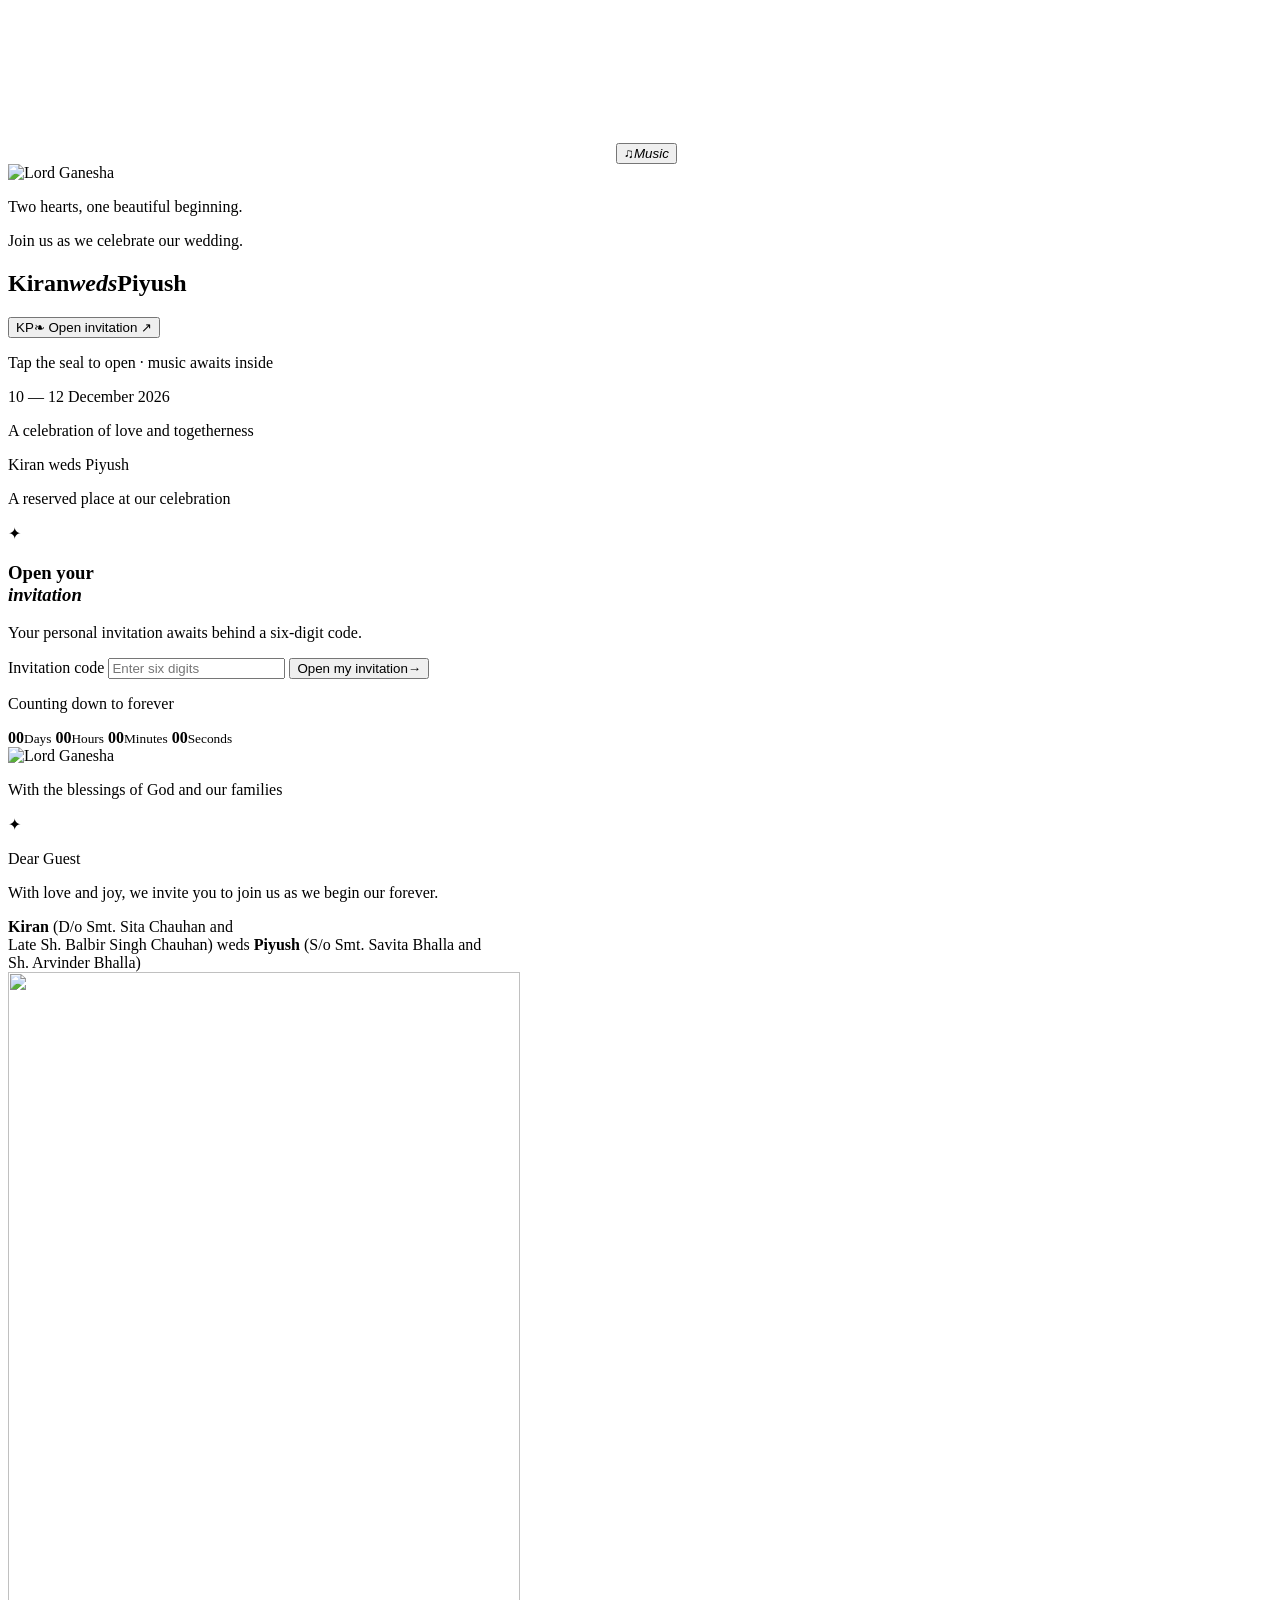
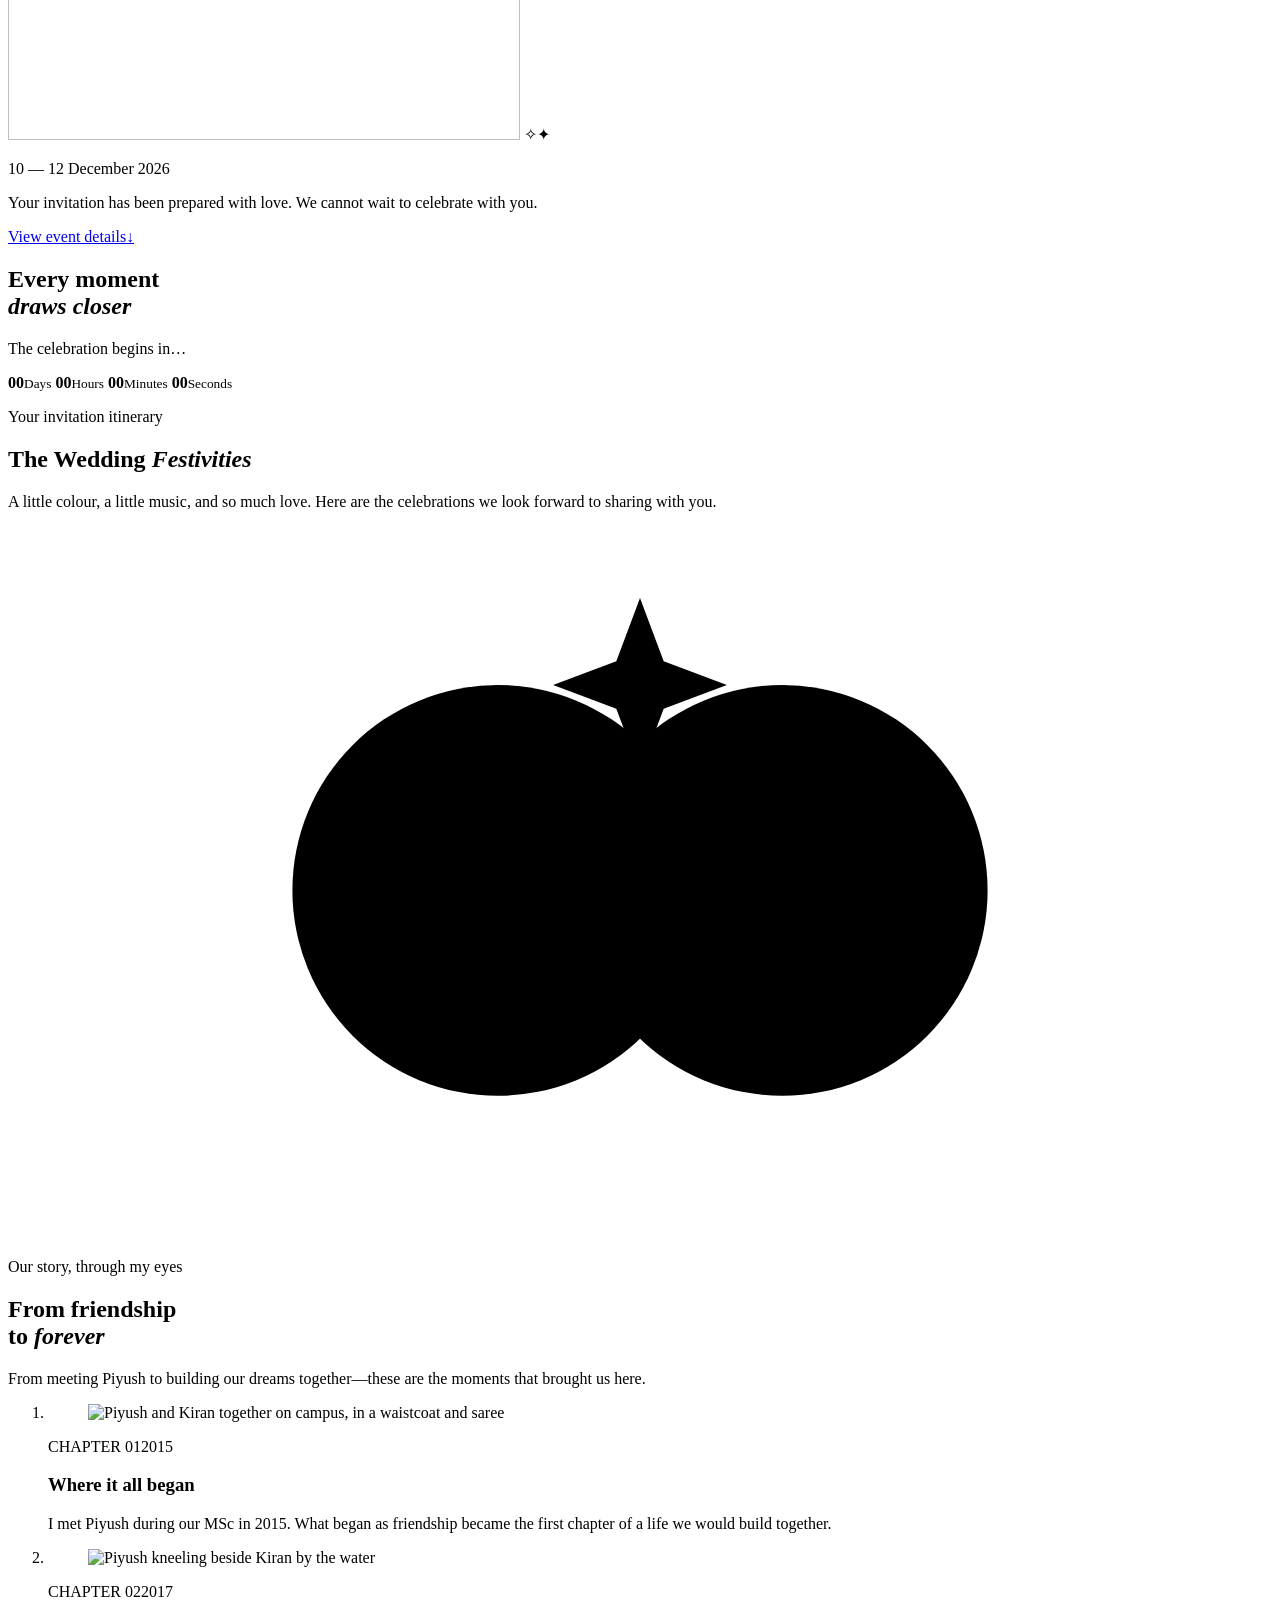
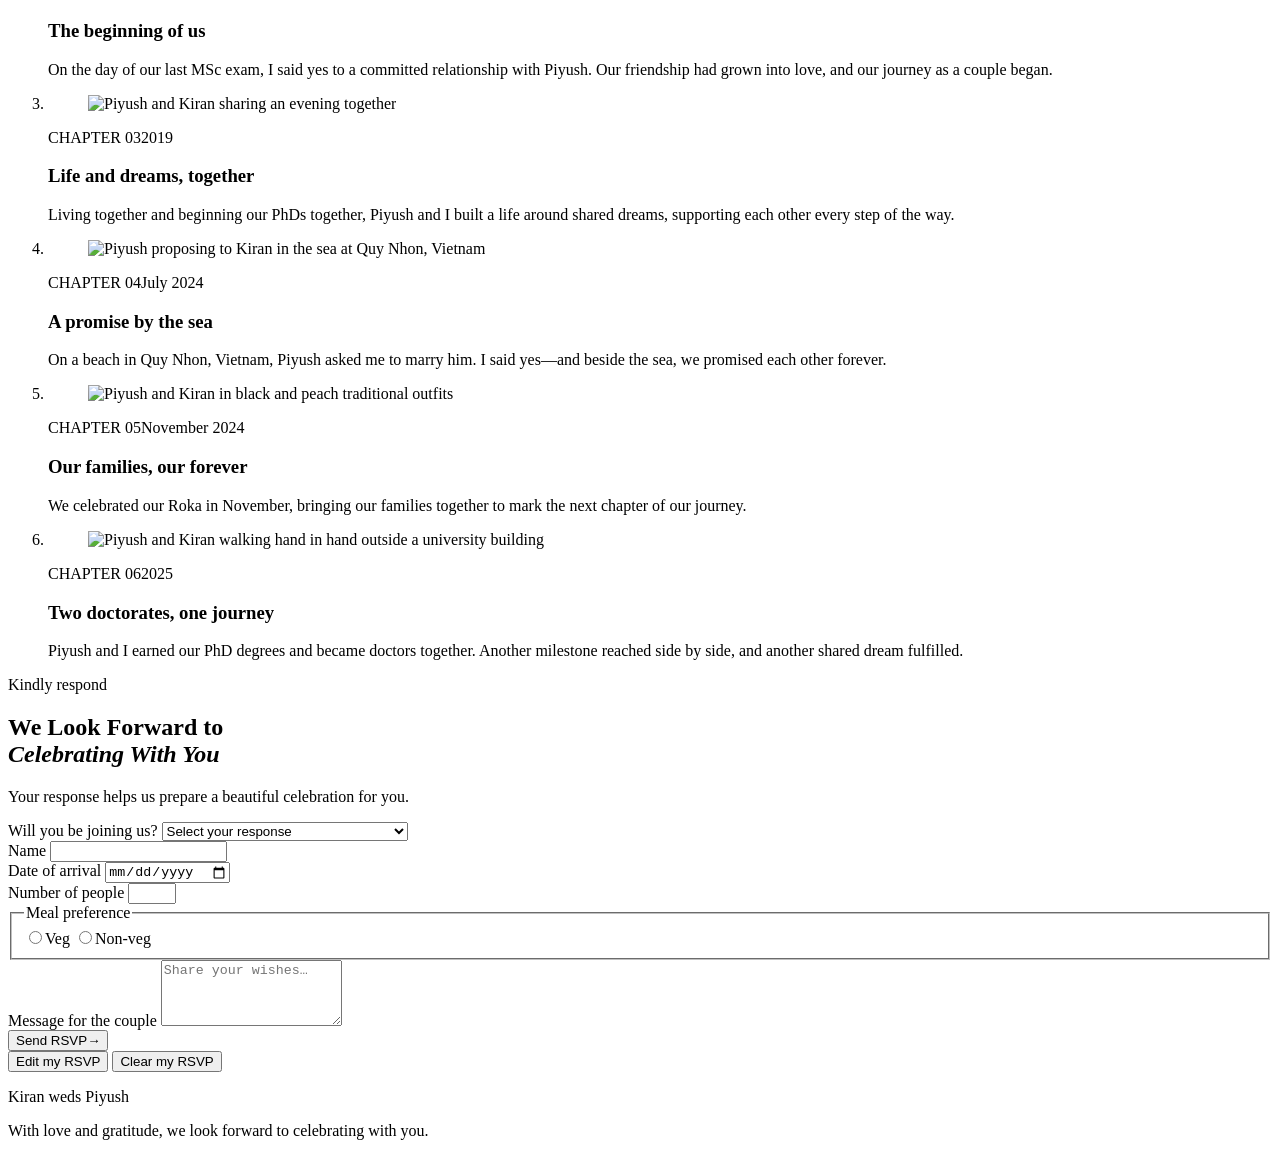
==== commit 394417f0: "Add files via upload" ====
--- a/bride/index.html
+++ b/bride/index.html
@@ -9,12 +9,13 @@
     <link rel="preconnect" href="https://fonts.googleapis.com">
     <link rel="preconnect" href="https://fonts.gstatic.com" crossorigin>
     <link href="https://fonts.googleapis.com/css2?family=Bodoni+Moda:opsz,ital,wght@6..96,0,400;6..96,0,500;6..96,0,600;6..96,1,400;6..96,1,500&family=Cormorant+Garamond:ital,wght@0,400;0,500;0,600;1,400;1,500;1,600&family=DM+Sans:opsz,wght@9..40,400;9..40,500;9..40,600;9..40,700&family=Marcellus&family=Pinyon+Script&display=swap" rel="stylesheet">
-    <link rel="stylesheet" href="../assets/rebuild.css?v=sehra-blessings-9">
-    <link rel="stylesheet" href="../assets/door-entrance.css?v=sehra-blessings-9">
-    <link rel="stylesheet" href="../assets/ivory-celebrations.css?v=sehra-blessings-9">
-    <link rel="stylesheet" href="../assets/final-refinements.css?v=sehra-blessings-9">
-    <link rel="stylesheet" href="../assets/couple-and-numerals.css?v=sehra-blessings-9">
-    <link rel="stylesheet" href="../assets/story-garden.css?v=sehra-blessings-9">
+    <link rel="stylesheet" href="../assets/rebuild.css?v=swipe-story-10">
+    <link rel="stylesheet" href="../assets/door-entrance.css?v=swipe-story-10">
+    <link rel="stylesheet" href="../assets/ivory-celebrations.css?v=swipe-story-10">
+    <link rel="stylesheet" href="../assets/final-refinements.css?v=swipe-story-10">
+    <link rel="stylesheet" href="../assets/couple-and-numerals.css?v=swipe-story-10">
+    <link rel="stylesheet" href="../assets/story-garden.css?v=swipe-story-10">
+    <link rel="stylesheet" href="../assets/swipe-story.css?v=swipe-story-10">
   </head>
   <body data-invitation-side="bride">
     <audio id="weddingMusic" preload="metadata" loop>
@@ -173,7 +174,14 @@
           <h2 id="celebrations-title">The Wedding <em>Festivities</em></h2>
           <p>A little colour, a little music, and so much love. Here are the celebrations we look forward to sharing with you.</p>
         </header>
-        <div id="eventList" class="event-list"></div>
+        <div class="events-carousel" role="region" aria-roledescription="carousel" aria-label="Invited wedding events">
+          <div id="eventNavigation" class="event-navigation" hidden>
+            <p class="swipe-hint"><span aria-hidden="true">↔</span> <span class="touch-hint">Swipe to explore</span><span class="desktop-hint">Explore your itinerary</span></p>
+            <div class="event-arrows"><button id="eventPrevious" type="button" aria-label="Previous events" aria-controls="eventList">←</button><button id="eventNext" type="button" aria-label="Next events" aria-controls="eventList">→</button></div>
+          </div>
+          <div id="eventList" class="event-list"></div>
+          <div id="eventPagination" class="event-pagination" hidden><div id="eventDots" class="event-dots" aria-label="Choose events"></div><p id="eventPosition" class="event-position" role="status" aria-live="polite" aria-atomic="true"></p></div>
+        </div>
       </section>
 
       <section class="story-section cinema-section" aria-labelledby="story-title">
@@ -185,25 +193,29 @@
             <p>From meeting Piyush to building our dreams together—these are the moments that brought us here.</p>
           </header>
           <ol class="story-timeline">
-            <li class="story-chapter">
-              <figure class="chapter-scene animated-portrait"><img src="../assets/story-2015.jpg?v=sehra-blessings-9" alt="Piyush and Kiran as cartoon students with books in a leafy university courtyard" width="1536" height="1024" loading="eager" decoding="async"></figure>
-              <div class="chapter-copy"><time datetime="2015">2015</time><h3>It began in MSc</h3><p>I met Piyush during our MSc, and we soon became friends.</p></div>
-            </li>
-            <li class="story-chapter">
-              <figure class="chapter-scene animated-portrait"><img src="../assets/story-2017.jpg?v=sehra-blessings-9" alt="The cartoon couple holding hands on a university walkway after their exams" width="1536" height="1024" loading="eager" decoding="async"></figure>
-              <div class="chapter-copy"><time datetime="2017">2017</time><h3>The beginning of us</h3><p>On the day of our last MSc exam, we took the next step from friendship into a committed relationship.</p></div>
-            </li>
-            <li class="story-chapter">
-              <figure class="chapter-scene animated-portrait"><img src="../assets/story-2019.jpg?v=sehra-blessings-9" alt="The cartoon couple studying together in a warm university library" width="1536" height="1024" loading="eager" decoding="async"></figure>
-              <div class="chapter-copy"><time datetime="2019">2019</time><h3>Growing together</h3><p>Piyush and I enrolled in our PhDs together, continuing to learn and grow side by side.</p></div>
-            </li>
-            <li class="story-chapter">
-              <figure class="chapter-scene animated-portrait"><img src="../assets/story-2024.jpg?v=sehra-blessings-9" alt="The cartoon couple celebrating their promise in a Vietnamese lantern garden" width="1536" height="1024" loading="eager" decoding="async"></figure>
-              <div class="chapter-copy"><time datetime="2024">2024</time><h3>A promise in Vietnam</h3><p>A proposal in Vietnam began our next chapter, followed by our Roka in November.</p></div>
-            </li>
-            <li class="story-chapter">
-              <figure class="chapter-scene animated-portrait"><img src="../assets/story-2025.jpg?v=sehra-blessings-9" alt="The cartoon couple in doctoral gowns holding diplomas on a university lawn" width="1536" height="1024" loading="eager" decoding="async"></figure>
-              <div class="chapter-copy"><time datetime="2025">2025</time><h3>A dream we shared</h3><p>We earned our doctorates together—another shared dream, and a milestone I will always treasure.</p></div>
+            <li class="story-chapter story-photo-chapter">
+              <figure class="chapter-scene"><img src="../assets/story-photo-2015.jpg?v=swipe-story-10" alt="Piyush and Kiran together on campus, in a waistcoat and saree" width="1167" height="1600" loading="lazy" decoding="async"></figure>
+              <div class="chapter-copy"><span class="chapter-number" aria-hidden="true">CHAPTER 01</span><time datetime="2015">2015</time><h3>Where it all began</h3><p>I met Piyush during our MSc in 2015. What began as friendship became the first chapter of a life we would build together.</p></div>
+            </li>
+            <li class="story-chapter story-photo-chapter">
+              <figure class="chapter-scene"><img src="../assets/story-photo-2017.jpg?v=swipe-story-10" alt="Piyush kneeling beside Kiran by the water" width="1167" height="1600" loading="lazy" decoding="async"></figure>
+              <div class="chapter-copy"><span class="chapter-number" aria-hidden="true">CHAPTER 02</span><time datetime="2017">2017</time><h3>The beginning of us</h3><p>On the day of our last MSc exam, I said yes to a committed relationship with Piyush. Our friendship had grown into love, and our journey as a couple began.</p></div>
+            </li>
+            <li class="story-chapter story-photo-chapter">
+              <figure class="chapter-scene"><img src="../assets/story-photo-2019.jpg?v=swipe-story-10" alt="Piyush and Kiran sharing an evening together" width="1200" height="1600" loading="lazy" decoding="async"></figure>
+              <div class="chapter-copy"><span class="chapter-number" aria-hidden="true">CHAPTER 03</span><time datetime="2019">2019</time><h3>Life and dreams, together</h3><p>Living together and beginning our PhDs together, Piyush and I built a life around shared dreams, supporting each other every step of the way.</p></div>
+            </li>
+            <li class="story-chapter story-photo-chapter">
+              <figure class="chapter-scene"><img src="../assets/story-photo-2024-proposal.jpg?v=swipe-story-10" alt="Piyush proposing to Kiran in the sea at Quy Nhon, Vietnam" width="878" height="1600" loading="lazy" decoding="async"></figure>
+              <div class="chapter-copy"><span class="chapter-number" aria-hidden="true">CHAPTER 04</span><time datetime="2024-07">July 2024</time><h3>A promise by the sea</h3><p>On a beach in Quy Nhon, Vietnam, Piyush asked me to marry him. I said yes—and beside the sea, we promised each other forever.</p></div>
+            </li>
+            <li class="story-chapter story-photo-chapter">
+              <figure class="chapter-scene"><img src="../assets/story-photo-2024-roka.jpg?v=swipe-story-10" alt="Piyush and Kiran in black and peach traditional outfits" width="1167" height="1600" loading="lazy" decoding="async"></figure>
+              <div class="chapter-copy"><span class="chapter-number" aria-hidden="true">CHAPTER 05</span><time datetime="2024-11">November 2024</time><h3>Our families, our forever</h3><p>We celebrated our Roka in November, bringing our families together to mark the next chapter of our journey.</p></div>
+            </li>
+            <li class="story-chapter story-photo-chapter">
+              <figure class="chapter-scene"><img src="../assets/story-photo-2025.jpg?v=swipe-story-10" alt="Piyush and Kiran walking hand in hand outside a university building" width="1200" height="1600" loading="lazy" decoding="async"></figure>
+              <div class="chapter-copy"><span class="chapter-number" aria-hidden="true">CHAPTER 06</span><time datetime="2025">2025</time><h3>Two doctorates, one journey</h3><p>Piyush and I earned our PhD degrees and became doctors together. Another milestone reached side by side, and another shared dream fulfilled.</p></div>
             </li>
           </ol>
         </div>
@@ -266,7 +278,8 @@
       </footer>
     </main>
 
-    <script src="../assets/event-designs.js?v=sehra-blessings-9" defer></script>
-    <script src="../assets/app.js?v=sehra-blessings-9" defer></script>
+    <script src="../assets/event-designs.js?v=swipe-story-10" defer></script>
+    <script src="../assets/event-carousel.js?v=swipe-story-10" defer></script>
+    <script src="../assets/app.js?v=swipe-story-10" defer></script>
   </body>
 </html>
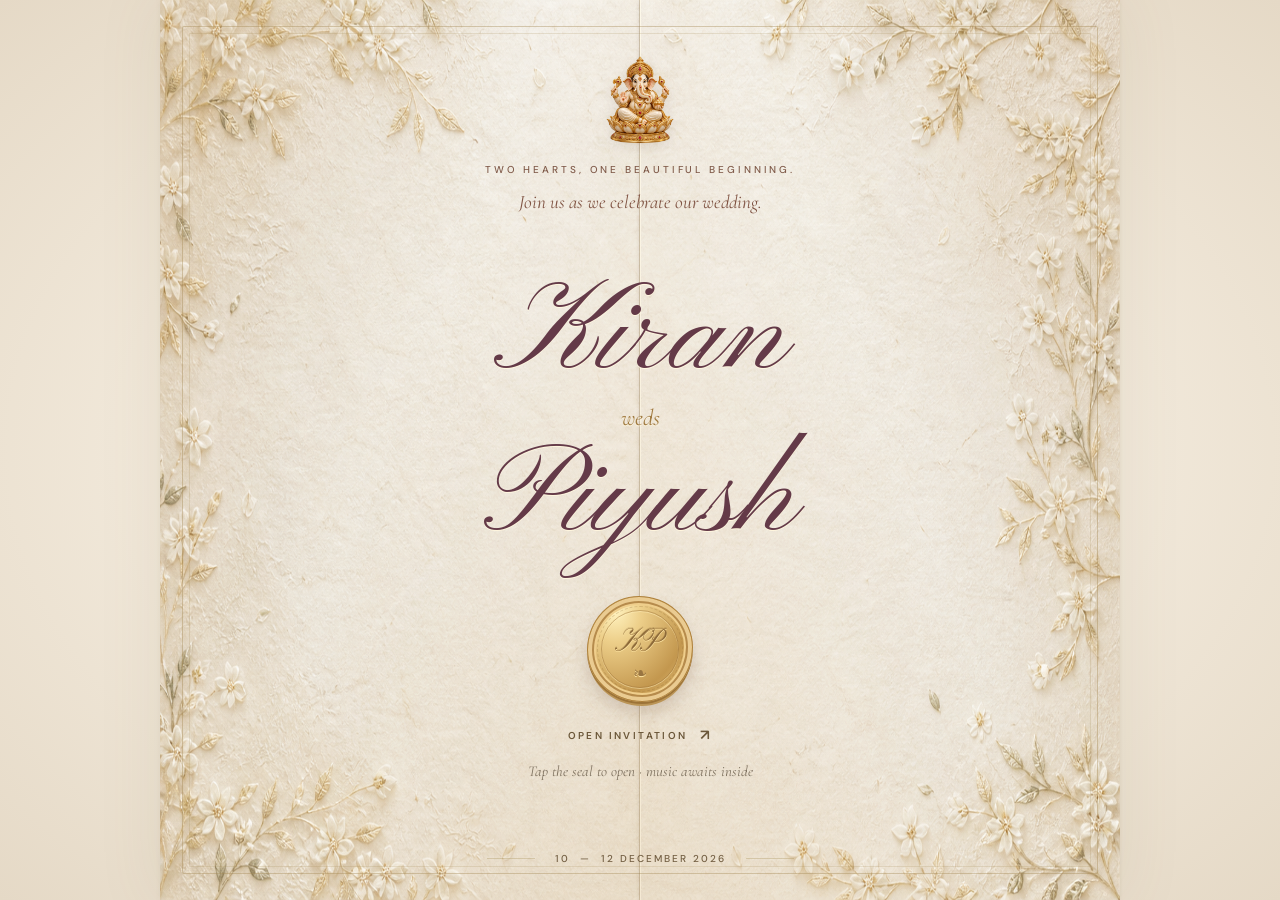
==== commit 221ab300: "Add files via upload" ====
--- a/bride/index.html
+++ b/bride/index.html
@@ -16,6 +16,7 @@
     <link rel="stylesheet" href="../assets/couple-and-numerals.css?v=swipe-story-10">
     <link rel="stylesheet" href="../assets/story-garden.css?v=swipe-story-10">
     <link rel="stylesheet" href="../assets/swipe-story.css?v=swipe-story-10">
+    <link rel="stylesheet" href="../assets/poetic-story.css?v=poetic-story-11">
   </head>
   <body data-invitation-side="bride">
     <audio id="weddingMusic" preload="metadata" loop>
@@ -192,30 +193,30 @@
             <h2 id="story-title">From friendship<br>to <em>forever</em></h2>
             <p>From meeting Piyush to building our dreams together—these are the moments that brought us here.</p>
           </header>
-          <ol class="story-timeline">
-            <li class="story-chapter story-photo-chapter">
-              <figure class="chapter-scene"><img src="../assets/story-photo-2015.jpg?v=swipe-story-10" alt="Piyush and Kiran together on campus, in a waistcoat and saree" width="1167" height="1600" loading="lazy" decoding="async"></figure>
-              <div class="chapter-copy"><span class="chapter-number" aria-hidden="true">CHAPTER 01</span><time datetime="2015">2015</time><h3>Where it all began</h3><p>I met Piyush during our MSc in 2015. What began as friendship became the first chapter of a life we would build together.</p></div>
-            </li>
-            <li class="story-chapter story-photo-chapter">
-              <figure class="chapter-scene"><img src="../assets/story-photo-2017.jpg?v=swipe-story-10" alt="Piyush kneeling beside Kiran by the water" width="1167" height="1600" loading="lazy" decoding="async"></figure>
-              <div class="chapter-copy"><span class="chapter-number" aria-hidden="true">CHAPTER 02</span><time datetime="2017">2017</time><h3>The beginning of us</h3><p>On the day of our last MSc exam, I said yes to a committed relationship with Piyush. Our friendship had grown into love, and our journey as a couple began.</p></div>
-            </li>
-            <li class="story-chapter story-photo-chapter">
-              <figure class="chapter-scene"><img src="../assets/story-photo-2019.jpg?v=swipe-story-10" alt="Piyush and Kiran sharing an evening together" width="1200" height="1600" loading="lazy" decoding="async"></figure>
-              <div class="chapter-copy"><span class="chapter-number" aria-hidden="true">CHAPTER 03</span><time datetime="2019">2019</time><h3>Life and dreams, together</h3><p>Living together and beginning our PhDs together, Piyush and I built a life around shared dreams, supporting each other every step of the way.</p></div>
-            </li>
-            <li class="story-chapter story-photo-chapter">
-              <figure class="chapter-scene"><img src="../assets/story-photo-2024-proposal.jpg?v=swipe-story-10" alt="Piyush proposing to Kiran in the sea at Quy Nhon, Vietnam" width="878" height="1600" loading="lazy" decoding="async"></figure>
-              <div class="chapter-copy"><span class="chapter-number" aria-hidden="true">CHAPTER 04</span><time datetime="2024-07">July 2024</time><h3>A promise by the sea</h3><p>On a beach in Quy Nhon, Vietnam, Piyush asked me to marry him. I said yes—and beside the sea, we promised each other forever.</p></div>
-            </li>
-            <li class="story-chapter story-photo-chapter">
-              <figure class="chapter-scene"><img src="../assets/story-photo-2024-roka.jpg?v=swipe-story-10" alt="Piyush and Kiran in black and peach traditional outfits" width="1167" height="1600" loading="lazy" decoding="async"></figure>
-              <div class="chapter-copy"><span class="chapter-number" aria-hidden="true">CHAPTER 05</span><time datetime="2024-11">November 2024</time><h3>Our families, our forever</h3><p>We celebrated our Roka in November, bringing our families together to mark the next chapter of our journey.</p></div>
-            </li>
-            <li class="story-chapter story-photo-chapter">
-              <figure class="chapter-scene"><img src="../assets/story-photo-2025.jpg?v=swipe-story-10" alt="Piyush and Kiran walking hand in hand outside a university building" width="1200" height="1600" loading="lazy" decoding="async"></figure>
-              <div class="chapter-copy"><span class="chapter-number" aria-hidden="true">CHAPTER 06</span><time datetime="2025">2025</time><h3>Two doctorates, one journey</h3><p>Piyush and I earned our PhD degrees and became doctors together. Another milestone reached side by side, and another shared dream fulfilled.</p></div>
+          <ol class="story-timeline poetic-timeline">
+            <li class="poetic-chapter">
+              <svg class="story-linework" viewBox="0 0 600 420" preserveAspectRatio="none" aria-hidden="true" focusable="false"><path d="M52 380V110Q52 45 120 45H480Q548 45 548 110V380ZM72 365V115Q72 66 125 66H475Q528 66 528 115V365 M35 380H565 M235 45V27L300 8L365 27V45 M280 30H320"/></svg>
+              <div class="poetic-copy"><time datetime="2015">2015</time><h3>Where our paths met</h3><p>In the corridors of our MSc, I met Piyush in 2015. A friendship began, quietly becoming the first chapter of our story.</p><span class="story-flourish" aria-hidden="true">✧</span></div>
+            </li>
+            <li class="poetic-chapter">
+              <svg class="story-linework" viewBox="0 0 600 420" preserveAspectRatio="none" aria-hidden="true" focusable="false"><path d="M300 72Q180 35 45 60V365Q180 340 300 385Q420 340 555 365V60Q420 35 300 72 M300 72V105 M300 350V385 M60 80V345 M540 80V345 M270 48Q270 24 300 42Q330 24 330 48Q330 65 300 80Q270 65 270 48"/></svg>
+              <div class="poetic-copy"><time datetime="2017">2017</time><h3>The beginning of us</h3><p>On the day of our last MSc exam, I said yes to a committed relationship with Piyush. One chapter closed; the story of us opened.</p><span class="story-flourish" aria-hidden="true">✧</span></div>
+            </li>
+            <li class="poetic-chapter">
+              <svg class="story-linework" viewBox="0 0 600 420" preserveAspectRatio="none" aria-hidden="true" focusable="false"><path d="M55 380V115L300 20L545 115V380ZM80 360V130 M520 130V360 M225 50V25H190V65 M250 380V352H350V380 M282 81Q282 61 300 75Q318 61 318 81Q318 94 300 105Q282 94 282 81"/></svg>
+              <div class="poetic-copy"><time datetime="2019">2019</time><h3>A life woven together</h3><p>In 2019, Piyush and I began our PhDs together. Sharing a home, our days and our dreams, we learned to grow side by side.</p><span class="story-flourish" aria-hidden="true">✧</span></div>
+            </li>
+            <li class="poetic-chapter">
+              <svg class="story-linework" viewBox="0 0 600 420" preserveAspectRatio="none" aria-hidden="true" focusable="false"><path d="M50 350V115Q50 35 130 35H470Q550 35 550 115V350 M35 354Q65 330 95 354T155 354T215 354T275 354T335 354T395 354T455 354T515 354T575 354 M35 375Q65 351 95 375T155 375T215 375T275 375T335 375T395 375T455 375T515 375T575 375 M280 76A20 20 0 1 0 320 76 M282 54L300 35L318 54L300 72Z"/></svg>
+              <div class="poetic-copy"><time datetime="2024-07">July 2024</time><h3>Where the sea heard yes</h3><p>On a beach in Quy Nhon, Vietnam, Piyush asked me to marry him. I said yes, and the waves carried the beginning of our forever.</p><span class="story-flourish" aria-hidden="true">✧</span></div>
+            </li>
+            <li class="poetic-chapter">
+              <svg class="story-linework" viewBox="0 0 600 420" preserveAspectRatio="none" aria-hidden="true" focusable="false"><path d="M55 380V105H545V380 M35 380H565 M35 105L300 20L565 105Z M80 120V365 M520 120V365 M55 105Q110 150 165 105Q220 150 275 105 M325 105Q380 150 435 105Q490 150 545 105 M288 72A14 14 0 1 0 288 100A14 14 0 1 0 288 72 M312 72A14 14 0 1 0 312 100A14 14 0 1 0 312 72"/></svg>
+              <div class="poetic-copy"><time datetime="2024-11">November 2024</time><h3>Two families, one promise</h3><p>Our Roka brought our families together in November. Surrounded by their love, our promise found a place in all their hearts.</p><span class="story-flourish" aria-hidden="true">✧</span></div>
+            </li>
+            <li class="poetic-chapter">
+              <svg class="story-linework" viewBox="0 0 600 420" preserveAspectRatio="none" aria-hidden="true" focusable="false"><path d="M80 50H510Q545 50 545 80V350Q545 380 510 380H80Q50 380 50 350V80Q50 50 80 50 M80 50V350Q80 380 50 350 M80 350H520 M240 68L300 40L360 68L300 96Z M265 83V103Q300 125 335 103V83 M360 68V114 M365 114L360 130L355 114 M480 350V400L497 387L514 400V350"/></svg>
+              <div class="poetic-copy"><time datetime="2025">2025</time><h3>Two doctors, one dream</h3><p>In 2025, Piyush and I earned our PhD degrees and became doctors together. Years of work became a shared joy—another dream reached hand in hand.</p><span class="story-flourish" aria-hidden="true">✧</span></div>
             </li>
           </ol>
         </div>
@@ -273,6 +274,7 @@
       </section>
 
       <footer class="site-footer cinema-section">
+        <img class="footer-together" src="../assets/footer-together.png" alt="Piyush and Kiran walking hand in hand into their next chapter" width="1024" height="1536" loading="lazy" decoding="async">
         <p class="footer-names">Kiran <span>weds</span> Piyush</p>
         <p>With love and gratitude, we look forward to celebrating with you.</p>
       </footer>
--- a/assets/rebuild.css
+++ b/assets/rebuild.css
@@ -0,0 +1,319 @@
+:root {
+  --ink: #130d0d;
+  --wine: #5c2428;
+  --wine-deep: #2b1014;
+  --silk: #8f3134;
+  --gold: #efc464;
+  --gold-soft: #f5d58c;
+  --paper: #fbf1d5;
+  --cream: #fff7e9;
+  --muted: #d8c69f;
+  --line: rgba(239, 196, 100, .64);
+  --sans: "DM Sans", sans-serif;
+  --display: "Bodoni Moda", Georgia, serif;
+  --editorial: "Cormorant Garamond", Georgia, serif;
+  --script: "Pinyon Script", "Apple Chancery", cursive;
+}
+
+* { box-sizing: border-box; }
+html { scroll-behavior: smooth; -webkit-text-size-adjust: 100%; text-size-adjust: 100%; }
+body { min-width: 320px; margin: 0; color: var(--paper); background: #0e0a09; font-family: var(--sans); overflow-x: hidden; }
+button, input, select, textarea { font: inherit; }
+button, select { cursor: pointer; }
+button:disabled, input:disabled, select:disabled, textarea:disabled { cursor: default; opacity: .58; }
+button, a { -webkit-tap-highlight-color: transparent; }
+a { color: inherit; }
+.hidden { display: none !important; }
+
+#snow, #fireworks { pointer-events: none; position: fixed; inset: 0; z-index: 20; }
+#snow { z-index: 22; }
+#fireworks { z-index: 21; }
+
+.reveal-page { isolation: isolate; position: relative; min-height: 100svh; overflow: hidden; background: #0e0a09; }
+.reveal-page::before {
+  position: absolute; z-index: -3; inset: 0; content: "";
+  background:
+    linear-gradient(90deg, rgba(17, 8, 7, .45), transparent 24% 76%, rgba(17, 8, 7, .45)),
+    radial-gradient(ellipse at 50% 27%, transparent 8%, rgba(11, 7, 8, .18) 44%, rgba(7, 5, 6, .75) 100%),
+    url("royal-palace-wedding.png") center / cover;
+  animation: camera-push 16s ease-in-out infinite alternate; transform: scale(1.02);
+}
+.reveal-page::after { position: absolute; z-index: -1; inset: 15px; border: 1px solid rgba(235, 190, 91, .44); content: ""; pointer-events: none; }
+.opening-screen::before { position: fixed; }
+.invitation { overflow: visible; }
+.invitation::before { position: fixed; }
+.cinema-section { position: relative; }
+
+.screen-shell { display: grid; place-items: center; min-height: 100svh; padding: 82px 22px 54px; }
+.screen-intro { position: absolute; top: 42px; left: 50%; width: min(720px, calc(100% - 120px)); transform: translateX(-50%); text-align: center; text-shadow: 0 2px 13px #130707; }
+.screen-intro .eyebrow { margin-bottom: 5px; }
+.top-names { margin: 0; font: 500 clamp(1.05rem, 2vw, 1.45rem)/1 var(--editorial); letter-spacing: .035em; }
+.top-names span { color: var(--gold); font-family: var(--display); }
+
+.sound-button { position: fixed; z-index: 30; top: max(30px, env(safe-area-inset-top)); right: 34px; display: inline-flex; align-items: center; gap: 9px; min-height: 53px; padding: 12px 18px; border: 1px solid var(--line); background: rgba(21, 16, 15, .72); color: var(--paper); box-shadow: 0 12px 28px rgba(0, 0, 0, .23); backdrop-filter: blur(10px); transition: transform .25s ease, background .25s ease; }
+.sound-button:hover { transform: translateY(-2px); background: rgba(91, 35, 38, .78); }
+.sound-button span { color: var(--gold); font-size: 1.15rem; }
+.sound-button i { font: 600 .91rem/1 var(--sans); font-style: normal; }
+
+.reveal-stage { display: grid; place-items: center; min-height: 100svh; padding: 96px 20px 44px; }
+.ambient-lanterns { position: absolute; z-index: 0; inset: 0; overflow: hidden; pointer-events: none; }
+.reveal-stage > .reveal-invitation, .auth-screen .screen-shell { position: relative; z-index: 1; }
+.invitation > :not(.ambient-lanterns) { position: relative; z-index: 1; }
+.lantern { position: absolute; top: 0; width: 54px; height: 82px; border: 1px solid rgba(248, 203, 98, .72); border-radius: 7px 7px 14px 14px; background: radial-gradient(circle at 50% 47%, rgba(255, 239, 160, .96) 0 8%, rgba(236, 171, 69, .76) 23%, rgba(116, 51, 27, .2) 57%, transparent 74%); box-shadow: 0 20px 39px rgba(226, 153, 44, .34), inset 0 0 15px rgba(255, 233, 152, .32); transform-origin: 50% -65px; animation: lantern-sway 5.6s ease-in-out infinite alternate; }
+.lantern::before { position: absolute; top: -70px; left: 50%; width: 1px; height: 70px; background: linear-gradient(transparent, rgba(248, 203, 98, .85)); content: ""; }
+.lantern::after { position: absolute; inset: 8px; border: 1px solid rgba(255, 232, 168, .5); border-radius: 4px 4px 10px 10px; content: ""; }
+.lantern:nth-child(1) { left: 8%; animation-delay: -1.1s; }
+.lantern:nth-child(2) { left: calc(50% - 27px); top: -38px; transform: scale(.72); animation-delay: -3.4s; opacity: .82; }
+.lantern:nth-child(3) { right: 9%; animation-delay: -2.2s; }
+.invitation-lanterns { position: fixed; z-index: 0; height: 100svh; }
+.invitation-lanterns .lantern:nth-child(2) { display: none; }
+.reveal-silks { position: absolute; z-index: -1; inset: 0; overflow: hidden; pointer-events: none; }
+.reveal-silk { position: absolute; top: -5%; width: 43%; height: 110%; overflow: hidden; background: linear-gradient(90deg, rgba(44, 13, 16, .94), rgba(124, 43, 40, .5) 48%, rgba(22, 6, 8, .9)), repeating-linear-gradient(90deg, rgba(255, 255, 255, .08) 0 1px, transparent 1px 26px); box-shadow: inset -20px 0 70px rgba(0, 0, 0, .42), 0 0 40px rgba(46, 4, 8, .35); transition: transform 2.05s cubic-bezier(.16,.78,.12,1), opacity 1.65s ease; }
+.reveal-silk::before { position: absolute; inset: 0; background: linear-gradient(105deg, transparent 8%, rgba(255, 222, 142, .03) 36%, rgba(255, 235, 185, .20) 48%, rgba(255, 222, 142, .03) 60%, transparent 84%); content: ""; transform: translateX(-120%); animation: silk-sheen 5.5s ease-in-out infinite; }
+.reveal-silk::after { position: absolute; top: 0; width: 4px; height: 100%; background: linear-gradient(180deg, transparent, rgba(255, 215, 115, .82) 15% 85%, transparent); box-shadow: 0 0 17px rgba(255, 199, 88, .62); content: ""; }
+.reveal-silk.left::after { right: 0; }
+.reveal-silk.right::after { right: 0; }
+.reveal-silk.left { left: 0; transform-origin: left; }
+.reveal-silk.right { right: 0; transform: scaleX(-1); transform-origin: right; }
+.opening-exit .reveal-silk.left { transform: translateX(-112%) rotate(-3deg); opacity: .42; }
+.opening-exit .reveal-silk.right { transform: translateX(112%) scaleX(-1) rotate(-3deg); opacity: .42; }
+.opening-exit .opening-card { opacity: 0; transform: scale(.97) translateY(-18px); transition: opacity .75s ease .62s, transform .75s ease .62s; }
+
+.reveal-invitation { display: grid; position: relative; width: min(670px, 100%); padding: clamp(31px, 6vw, 66px) clamp(26px, 7vw, 72px); border: 1px solid rgba(245, 205, 110, .75); border-radius: 48% 48% 3px 3px / 12% 12% 3px 3px; background: linear-gradient(145deg, rgba(30, 22, 18, .94), rgba(7, 7, 8, .80)), rgba(20, 17, 16, .72); box-shadow: 0 30px 80px rgba(0, 0, 0, .50), inset 0 0 0 9px rgba(240, 191, 89, .06); overflow: hidden; text-align: center; backdrop-filter: blur(8px); }
+.reveal-invitation::before { display: grid; position: relative; z-index: 1; width: 42px; height: 42px; margin: 0 auto 22px; border: 1px solid rgba(239, 196, 100, .65); border-radius: 50%; color: var(--gold); content: "✦"; font-size: 1rem; line-height: 1; place-items: center; animation: soft-pulse 3.2s ease-in-out infinite; }
+.reveal-invitation::after { position: absolute; inset: -35%; z-index: 0; background: radial-gradient(circle at 50% 35%, rgba(255, 226, 152, .11), transparent 31%), linear-gradient(115deg, transparent 35%, rgba(248, 212, 128, .08) 50%, transparent 64%); content: ""; transform: translateX(-24%); animation: card-lustre 9s ease-in-out infinite; pointer-events: none; }
+.reveal-invitation > * { position: relative; z-index: 1; }
+.opening-card { opacity: 0; transform: translateY(20px) scale(.985); transition: opacity .85s ease, transform .85s ease; }
+.opening-card.is-visible { opacity: 1; transform: translateY(0) scale(1); }
+.opening-card.is-visible .eyebrow { animation: ceremonial-rise .65s .12s both ease-out; }
+.opening-card.is-visible .reveal-rule { animation: ceremonial-rise .65s .24s both ease-out; }
+.opening-card.is-visible .display-names { animation: ceremonial-rise .8s .35s both cubic-bezier(.19,.78,.17,1); }
+.opening-card.is-visible .event-date { animation: ceremonial-rise .6s .56s both ease-out; }
+.opening-card.is-visible .reveal-copy { animation: ceremonial-rise .65s .68s both ease-out; }
+.opening-card.is-visible .reveal-actions { animation: ceremonial-rise .65s .8s both ease-out; }
+.eyebrow { margin: 0; color: var(--gold); font: 700 clamp(.66rem, 1.45vw, .8rem)/1.45 var(--sans); letter-spacing: .26em; text-transform: uppercase; }
+.reveal-rule { display: flex; align-items: center; gap: 16px; width: min(100%, 390px); margin: 21px auto 25px; color: var(--gold); }
+.reveal-rule::before, .reveal-rule::after { flex: 1; height: 1px; background: linear-gradient(90deg, transparent, var(--line)); content: ""; }
+.reveal-rule::after { background: linear-gradient(90deg, var(--line), transparent); }
+.reveal-rule span { font-size: .86rem; }
+.display-names { display: grid; gap: 0; justify-items: center; }
+.display-names strong { max-width: 100%; overflow-wrap: anywhere; color: var(--paper); font: 500 clamp(3.2rem, 9.8vw, 6.6rem)/.78 var(--display); letter-spacing: .025em; text-shadow: 0 3px 18px rgba(0,0,0,.38); }
+.display-names .amp { position: relative; z-index: 1; margin: .01em 0 -.08em; color: var(--gold); font: 400 clamp(2.4rem, 6vw, 4rem)/.72 var(--script); font-style: normal; text-shadow: 0 2px 14px rgba(120, 58, 15, .35); }
+.display-names.smaller strong { font-size: clamp(3rem, 8vw, 5.5rem); }
+.reveal-invitation .event-date { margin: 27px 0 0; color: var(--gold-soft); font: 700 clamp(.74rem, 1.7vw, .95rem)/1.5 var(--sans); letter-spacing: .25em; text-transform: uppercase; }
+.reveal-copy { max-width: 505px; margin: 27px auto 0; color: #f0e5cf; font: 400 clamp(1rem, 2.05vw, 1.2rem)/1.65 var(--editorial); }
+.reveal-actions { display: grid; gap: 13px; justify-items: center; margin-top: 34px; }
+.action-button { display: inline-flex; align-items: center; justify-content: space-between; gap: 28px; width: min(100%, 370px); min-height: 57px; padding: 14px 20px 14px 24px; border: 1px solid #f0c15c; border-radius: 2px; background: linear-gradient(90deg, #4b171d, #7a2e34 55%, #4b171d); color: #fff3d8; box-shadow: inset 0 0 0 4px rgba(255, 234, 180, .06), 0 10px 0 rgba(116, 67, 17, .62), 0 17px 33px rgba(0, 0, 0, .28); font: 700 .78rem/1 var(--sans); letter-spacing: .19em; text-decoration: none; text-transform: uppercase; transition: transform .23s ease, box-shadow .23s ease, filter .23s ease; }
+.action-button:hover { filter: brightness(1.12); transform: translateY(-3px); box-shadow: inset 0 0 0 4px rgba(255, 234, 180, .10), 0 13px 0 rgba(116, 67, 17, .62), 0 20px 38px rgba(0, 0, 0, .35); }
+.action-button:active { transform: translateY(3px); box-shadow: inset 0 0 0 4px rgba(255, 234, 180, .1), 0 5px 0 rgba(116, 67, 17, .62); }
+.action-button b { color: var(--gold); font: 400 1.5rem/1 var(--display); }
+.reveal-hint { color: #dacba9; font: 400 .82rem/1.5 var(--editorial); font-style: italic; }
+
+.auth-screen { min-height: 100svh; }
+.auth-screen::before { filter: saturate(.78) brightness(.72); }
+.login-card { width: min(610px, 100%); animation: card-arrival .9s both ease-out; }
+.login-card h1 { margin: 0; color: var(--paper); font: 400 clamp(2.6rem, 7vw, 4.7rem)/.9 var(--display); letter-spacing: .02em; }
+.login-card h1 em { display: inline-block; margin-top: .08em; font-family: var(--script); font-size: 1.16em; line-height: .75; }
+.login-card h1 em, .section-heading h2 em, .rsvp-intro h2 em { color: var(--gold); font-family: var(--editorial); font-style: italic; font-weight: 400; }
+.login-copy { max-width: 390px; margin: 22px auto 26px; color: #e7d9bb; font: 400 1rem/1.6 var(--editorial); }
+.pin-form { display: grid; gap: 12px; text-align: left; }
+.pin-form label, .form-field label, .meal-field legend { color: var(--gold-soft); font: 700 .7rem/1.3 var(--sans); letter-spacing: .17em; text-transform: uppercase; }
+.pin-form input, .form-field input, .form-field select, .form-field textarea { width: 100%; border: 1px solid rgba(241, 204, 121, .75); border-radius: 2px; outline: 0; background: rgba(17, 11, 12, .82); color: var(--paper); box-shadow: inset 0 0 0 3px rgba(245, 202, 107, .035); transition: border-color .2s ease, background .2s ease; }
+.pin-form input { min-height: 61px; padding: 14px 18px; font: 500 1.02rem/1 var(--sans); letter-spacing: .18em; text-align: center; }
+.pin-form input::placeholder { color: #bda987; letter-spacing: .08em; }
+.pin-form input:focus, .form-field input:focus, .form-field select:focus, .form-field textarea:focus { border-color: #ffe5a2; background: rgba(55, 24, 27, .78); }
+.pin-form .action-button { width: 100%; margin-top: 9px; }
+.form-message { min-height: 1.35em; margin: 2px 0 0; color: #ffd6b5; font-size: .86rem; text-align: center; }
+.mini-countdown { margin-top: 27px; padding-top: 20px; border-top: 1px solid rgba(239, 196, 100, .35); }
+.mini-countdown p { margin: 0 0 13px; color: #d9c299; font: .78rem/1 var(--editorial); font-style: italic; }
+.mini-countdown div, .grand-countdown { display: grid; grid-template-columns: repeat(4, 1fr); }
+.mini-countdown span { display: grid; gap: 6px; padding: 0 5px; border-right: 1px solid rgba(239, 196, 100, .3); text-align: center; }
+.mini-countdown span:last-child { border-right: 0; }
+.mini-countdown b { color: var(--paper); font: 400 1.55rem/1 var(--display); }
+.mini-countdown small { color: var(--gold); font: 700 .57rem/1 var(--sans); letter-spacing: .12em; text-transform: uppercase; }
+
+.guest-hero { display: grid; place-items: center; min-height: max(760px, 100svh); }
+.guest-hero .screen-shell { min-height: auto; padding-top: 115px; }
+.personal-card { width: min(720px, 100%); animation: card-arrival 1s .15s both ease-out; }
+.personal-greeting { max-width: 100%; margin: 0; overflow-wrap: anywhere; color: var(--gold-soft); font: 400 clamp(2rem, 6vw, 3.4rem)/.95 var(--script); font-style: normal; }
+.personal-greeting strong { color: #fff4d8; font-weight: 500; overflow-wrap: anywhere; text-shadow: 0 2px 12px rgba(238, 180, 75, .25); }
+.guest-invite-copy { max-width: 470px; margin: 21px auto 18px; color: #ebe0c9; font: 400 clamp(.95rem, 2vw, 1.13rem)/1.55 var(--editorial); }
+.scroll-link { margin: 34px auto 0; }
+
+.countdown-band { padding: 90px 24px 96px; border-top: 1px solid rgba(240, 196, 100, .28); border-bottom: 1px solid rgba(240, 196, 100, .28); background: linear-gradient(90deg, rgba(43, 12, 17, .73), rgba(17, 12, 12, .72), rgba(43, 12, 17, .73)); }
+.section-heading { width: min(750px, 100%); margin: 0 auto 42px; text-align: center; }
+.section-heading.compact { margin-bottom: 40px; }
+.section-heading h2, .rsvp-intro h2 { margin: 16px 0 0; color: var(--paper); font: 400 clamp(2.7rem, 7vw, 5.5rem)/.96 var(--display); letter-spacing: .015em; }
+.section-heading p:not(.eyebrow), .rsvp-intro > p:not(.eyebrow) { max-width: 620px; margin: 24px auto 0; color: #eadfc7; font: 400 clamp(.98rem, 1.9vw, 1.16rem)/1.65 var(--editorial); }
+.grand-countdown { width: min(830px, 100%); margin: 0 auto; border-block: 1px solid rgba(239, 196, 100, .55); }
+.grand-countdown span { display: grid; gap: 10px; min-height: 128px; padding: 20px 8px; border-right: 1px solid rgba(239, 196, 100, .38); place-content: center; text-align: center; }
+.grand-countdown span:last-child { border-right: 0; }
+.grand-countdown b { color: var(--paper); font: 400 clamp(2.35rem, 7vw, 4.3rem)/.9 var(--display); text-shadow: 0 4px 13px #120707; }
+.grand-countdown small { color: var(--gold); font: 700 .68rem/1 var(--sans); letter-spacing: .17em; text-transform: uppercase; }
+
+.celebrations { padding: 110px 26px; }
+.event-list { display: grid; grid-template-columns: repeat(3, minmax(0, 1fr)); gap: 22px; width: min(1240px, 100%); margin: 0 auto; }
+.event-card { display: grid; min-height: 455px; border: 1px solid rgba(239, 196, 100, .68); border-radius: 17px 17px 3px 3px; background: linear-gradient(145deg, rgba(48, 16, 22, .95), rgba(13, 10, 11, .92)); box-shadow: inset 0 0 0 5px rgba(240, 190, 86, .045), 0 20px 46px rgba(0, 0, 0, .28); overflow: hidden; transition: transform .35s ease, border-color .35s ease, box-shadow .35s ease; animation: event-arrival .7s both ease-out; animation-delay: calc(var(--event-index) * 70ms); }
+.event-card:nth-child(3n+2) { background: linear-gradient(145deg, rgba(62, 27, 20, .95), rgba(20, 12, 11, .92)); }
+.event-card:nth-child(3n) { background: linear-gradient(145deg, rgba(58, 21, 34, .95), rgba(15, 9, 14, .93)); }
+.event-card:hover, .event-card:focus-visible { transform: translateY(-8px); border-color: #ffe19a; box-shadow: inset 0 0 0 5px rgba(240, 190, 86, .08), 0 27px 58px rgba(0, 0, 0, .4); outline: 0; }
+.event-calendar { display: grid; grid-template-columns: 1fr auto auto; align-items: center; gap: 14px; min-height: 100px; padding: 18px 24px; border-bottom: 2px solid #ae6d2f; background: linear-gradient(105deg, #eec45e, #f6d98e 46%, #c78937); color: #341920; }
+.event-calendar strong { font: 400 3.45rem/.7 var(--display); }
+.event-calendar span, .event-calendar small { font: 700 .68rem/1 var(--sans); letter-spacing: .16em; text-transform: uppercase; }
+.event-calendar small { padding-left: 13px; border-left: 1px solid rgba(69, 26, 29, .52); }
+.event-details { display: flex; flex: 1; flex-direction: column; align-items: flex-start; padding: 27px 25px 24px; }
+.event-details .event-date { margin: 0; color: #f0cb73; font-size: .66rem; letter-spacing: .17em; }
+.event-details h3 { max-width: 100%; margin: 12px 0 17px; overflow-wrap: anywhere; color: #fff2d7; font: 500 clamp(2.1rem, 3.8vw, 3.25rem)/.96 var(--display); }
+.event-facts { display: flex; flex-wrap: wrap; gap: 8px; }
+.event-facts span { display: inline-flex; gap: 7px; align-items: center; padding: 8px 11px; border: 1px solid rgba(239, 196, 100, .48); border-radius: 30px; color: #f2e3c6; font-size: .86rem; }
+.event-facts b { color: var(--gold); font: 700 .61rem/1 var(--sans); letter-spacing: .11em; text-transform: uppercase; }
+.event-place { margin: auto 0 19px; color: #e2d6be; font: 400 .87rem/1.55 var(--sans); }
+.event-place b { display: block; margin-bottom: 4px; color: #fff0d2; font-weight: 700; }
+.event-directions { display: inline-flex; align-items: center; gap: 11px; color: var(--gold-soft); font: 700 .68rem/1 var(--sans); letter-spacing: .13em; text-decoration: none; text-transform: uppercase; }
+.event-directions span { font: 400 1.3rem/1 var(--display); transition: transform .2s ease; }
+.event-directions:hover span { transform: translate(3px, -3px); }
+
+.story-section { padding: 105px 26px; background: linear-gradient(90deg, rgba(53, 17, 22, .72), rgba(13, 10, 10, .76), rgba(53, 17, 22, .72)); }
+.story-layout { display: grid; grid-template-columns: minmax(250px, .7fr) minmax(0, 1fr); gap: clamp(45px, 9vw, 130px); align-items: start; width: min(1100px, 100%); margin: 0 auto; }
+.story-heading { position: sticky; top: 80px; width: auto; margin: 0; text-align: left; }
+.story-heading p:not(.eyebrow) { margin-inline: 0; }
+.story-timeline { display: grid; gap: 0; margin: 0; padding: 0; list-style: none; border-left: 1px solid rgba(239, 196, 100, .66); }
+.story-timeline li { position: relative; display: grid; grid-template-columns: 88px 1fr; gap: 20px; padding: 0 0 42px 29px; }
+.story-timeline li::before { position: absolute; top: 6px; left: -6px; width: 11px; height: 11px; border: 2px solid #31151b; border-radius: 50%; background: var(--gold); box-shadow: 0 0 0 5px rgba(239, 196, 100, .1); content: ""; }
+.story-timeline time { color: var(--gold); font: 400 1.25rem/1 var(--display); }
+.story-timeline h3 { margin: -2px 0 7px; color: var(--paper); font: 500 1.3rem/1.15 var(--editorial); }
+.story-timeline p { margin: 0; color: #e7dbc4; font: 400 .95rem/1.55 var(--sans); }
+
+.rsvp-section { display: grid; grid-template-columns: minmax(250px, .8fr) minmax(0, 620px); gap: clamp(40px, 9vw, 120px); align-items: center; min-height: 870px; padding: 112px 26px; }
+.rsvp-intro { text-align: left; }
+.rsvp-intro h2 { margin-top: 15px; }
+.rsvp-intro > p:not(.eyebrow) { margin-inline: 0; }
+.rsvp-card { width: 100%; padding: 37px; border-radius: 34px 34px 3px 3px; background: linear-gradient(145deg, rgba(35, 17, 18, .85), rgba(13, 10, 11, .79)); }
+.rsvp-card::before { width: 36px; height: 36px; margin-bottom: 18px; }
+#rsvpForm { display: grid; grid-template-columns: 1fr 1fr; gap: 18px; text-align: left; }
+.form-field { display: grid; gap: 8px; }
+.form-field.wide, .attendance-details, .submit-rsvp { grid-column: 1 / -1; }
+.form-field input, .form-field select { min-height: 48px; padding: 10px 12px; }
+.form-field select { appearance: auto; }
+.form-field textarea { min-height: 114px; padding: 12px; resize: vertical; }
+.attendance-details { display: grid; grid-template-columns: 1fr 1fr; gap: 18px; }
+.meal-field { grid-column: 1 / -1; display: grid; gap: 9px; min-width: 0; margin: 0; padding: 0; border: 0; }
+.meal-options { display: grid; grid-template-columns: 1fr 1fr; gap: 10px; }
+.meal-option { display: block; cursor: pointer; }
+.meal-option input { position: absolute; inline-size: 1px; block-size: 1px; opacity: 0; }
+.meal-option span { display: flex; align-items: center; justify-content: center; gap: 8px; min-height: 47px; border: 1px solid rgba(239,196,100,.5); border-radius: 2px; color: #f6e8d1; font: 700 .72rem/1 var(--sans); letter-spacing: .12em; text-transform: uppercase; transition: border-color .2s ease, background .2s ease, color .2s ease; }
+.meal-option i { width: 9px; height: 9px; border-radius: 50%; background: currentColor; }
+.meal-option.veg span { color: #dff5ce; }
+.meal-option.nonveg span { color: #ffd1d1; }
+.meal-option.veg input:checked + span { border-color: #5ad27c; background: rgba(19, 123, 65, .65); }
+.meal-option.nonveg input:checked + span { border-color: #f06b72; background: rgba(150, 34, 43, .7); }
+.meal-option input:focus-visible + span { outline: 2px solid #fff0bd; outline-offset: 2px; }
+.submit-rsvp { width: 100%; margin-top: 4px; }
+.rsvp-actions { display: flex; justify-content: center; gap: 16px; margin-top: 19px; }
+.text-button { border: 0; border-bottom: 1px solid rgba(239, 196, 100, .65); background: transparent; color: var(--gold-soft); font: 700 .66rem/1.4 var(--sans); letter-spacing: .12em; text-transform: uppercase; }
+.text-button:hover { color: #fff1cc; }
+.status-message { margin-top: 16px; }
+
+.site-footer { padding: 82px 25px max(82px, env(safe-area-inset-bottom)); border-top: 1px solid rgba(239, 196, 100, .35); background: linear-gradient(90deg, rgba(45, 12, 17, .88), rgba(15, 10, 10, .95), rgba(45, 12, 17, .88)); text-align: center; }
+.footer-names { margin: 0; color: var(--paper); font: 500 clamp(2.4rem, 6vw, 4.4rem)/1 var(--display); }
+.footer-names span { color: var(--gold); font-family: var(--script); font-size: 1.24em; font-style: normal; }
+.site-footer p:last-child { max-width: 420px; margin: 17px auto 0; color: #e4d5bc; font: 400 1rem/1.6 var(--editorial); }
+
+.auth-screen.login-enter .login-card { animation: card-arrival .9s both ease-out; }
+.invitation.is-ready .guest-hero .personal-card { animation: card-arrival 1s both ease-out; }
+
+@keyframes camera-push { from { transform: scale(1.02); } to { transform: scale(1.09); } }
+@keyframes card-arrival { from { opacity: 0; transform: translateY(26px) scale(.975); } to { opacity: 1; transform: translateY(0) scale(1); } }
+@keyframes event-arrival { from { opacity: 0; transform: translateY(24px); } to { opacity: 1; transform: translateY(0); } }
+@keyframes ceremonial-rise { from { opacity: 0; transform: translateY(15px); filter: blur(4px); } to { opacity: 1; transform: translateY(0); filter: blur(0); } }
+@keyframes soft-pulse { 0%, 100% { box-shadow: 0 0 0 rgba(242, 194, 87, 0); } 50% { box-shadow: 0 0 24px rgba(242, 194, 87, .4); } }
+@keyframes silk-sheen { 0%, 58%, 100% { transform: translateX(-120%); } 78% { transform: translateX(160%); } }
+@keyframes card-lustre { 0%, 100% { transform: translateX(-27%) rotate(-8deg); opacity: .38; } 50% { transform: translateX(25%) rotate(-8deg); opacity: .9; } }
+@keyframes lantern-sway { from { rotate: -3deg; } to { rotate: 3deg; } }
+
+@media (max-width: 860px) {
+  .event-list { grid-template-columns: repeat(2, minmax(0, 1fr)); }
+  .story-layout, .rsvp-section { grid-template-columns: 1fr; }
+  .story-heading { position: static; max-width: 590px; text-align: center; }
+  .story-heading p:not(.eyebrow), .rsvp-intro > p:not(.eyebrow) { margin-inline: auto; }
+  .rsvp-intro { text-align: center; }
+  .rsvp-section { min-height: 0; }
+}
+
+@media (max-width: 640px) {
+  .reveal-page::after { inset: 10px; }
+  .reveal-page::before, .opening-screen::before, .invitation::before { position: absolute; background-position: 50% center; animation: none; transform: none; }
+  .opening-screen::before, .invitation::before { position: fixed; }
+  .sound-button { top: max(20px, env(safe-area-inset-top)); right: 20px; min-height: 45px; padding: 10px 13px; }
+  .sound-button i { font-size: .78rem; }
+  .screen-shell, .reveal-stage { min-height: 100svh; padding: 86px 16px 34px; }
+  .screen-intro { top: 29px; width: calc(100% - 120px); }
+  .screen-intro .eyebrow { font-size: .55rem; letter-spacing: .16em; }
+  .top-names { font-size: .95rem; }
+  .reveal-silk { width: 28%; }
+  .lantern { width: 43px; height: 68px; }
+  .lantern:nth-child(1) { left: 5%; }
+  .lantern:nth-child(3) { right: 5%; }
+  .reveal-invitation { padding: 29px 20px 27px; border-radius: 35% 35% 3px 3px / 8% 8% 3px 3px; }
+  .reveal-invitation::before { width: 35px; height: 35px; margin-bottom: 16px; }
+  .eyebrow { font-size: .59rem; letter-spacing: .18em; }
+  .reveal-rule { gap: 10px; margin: 16px auto 20px; }
+  .display-names strong { font-size: clamp(3.2rem, 16vw, 4.75rem); line-height: .82; }
+  .display-names.smaller strong { font-size: clamp(2.9rem, 15vw, 4.4rem); }
+  .display-names .amp { font-size: clamp(2rem, 11vw, 3rem); }
+  .reveal-invitation .event-date { margin-top: 20px; font-size: .62rem; letter-spacing: .17em; }
+  .reveal-copy { margin-top: 20px; font-size: .95rem; line-height: 1.55; }
+  .action-button { min-height: 54px; gap: 16px; padding: 12px 16px 12px 19px; font-size: .66rem; letter-spacing: .13em; }
+  .reveal-actions { margin-top: 27px; }
+  .reveal-hint { font-size: .73rem; }
+  .login-card h1 { font-size: clamp(2.55rem, 12vw, 3.7rem); }
+  .login-copy { margin: 17px auto 22px; font-size: .93rem; }
+  .pin-form input { min-height: 55px; font-size: .9rem; }
+  .mini-countdown { margin-top: 21px; }
+  .mini-countdown b { font-size: 1.3rem; }
+  .guest-hero { min-height: 100svh; }
+  .guest-hero .screen-shell { padding-top: 85px; }
+  .personal-greeting { font-size: clamp(2rem, 11vw, 3rem); }
+  .guest-invite-copy { margin-top: 16px; font-size: .91rem; }
+  .countdown-band { padding: 66px 18px; }
+  .section-heading { margin-bottom: 29px; }
+  .section-heading h2, .rsvp-intro h2 { font-size: clamp(2.5rem, 12vw, 3.9rem); }
+  .section-heading p:not(.eyebrow), .rsvp-intro > p:not(.eyebrow) { margin-top: 17px; font-size: .92rem; }
+  .grand-countdown span { min-height: 99px; padding: 14px 3px; }
+  .grand-countdown b { font-size: clamp(1.75rem, 10vw, 2.65rem); }
+  .grand-countdown small { font-size: .52rem; letter-spacing: .09em; }
+  .celebrations { padding: 75px 16px; }
+  .event-list { grid-template-columns: 1fr; gap: 16px; }
+  .event-card { min-height: 388px; }
+  .event-calendar { min-height: 84px; padding: 16px 19px; }
+  .event-calendar strong { font-size: 3rem; }
+  .event-details { padding: 22px 20px 21px; }
+  .event-details h3 { margin-block: 10px 14px; font-size: 2.5rem; }
+  .event-place { font-size: .81rem; }
+  .story-section { padding: 74px 20px; }
+  .story-timeline li { grid-template-columns: 59px 1fr; gap: 13px; padding-left: 21px; padding-bottom: 31px; }
+  .story-timeline time { font-size: 1.08rem; }
+  .story-timeline h3 { font-size: 1.15rem; }
+  .story-timeline p { font-size: .87rem; }
+  .rsvp-section { gap: 32px; padding: 75px 16px; }
+  .rsvp-card { padding: 25px 18px; border-radius: 30px 30px 3px 3px; }
+  #rsvpForm, .attendance-details { grid-template-columns: 1fr; gap: 15px; }
+  .form-field input, .form-field select { min-height: 46px; }
+  .form-field textarea { min-height: 108px; }
+  .meal-options { gap: 8px; }
+  .meal-option span { min-height: 45px; font-size: .64rem; }
+  .site-footer { padding: 65px 20px max(65px, env(safe-area-inset-bottom)); }
+}
+
+@media (max-width: 380px) {
+  .screen-shell, .reveal-stage { padding-inline: 12px; }
+  .reveal-invitation { padding-inline: 16px; }
+  .display-names strong { font-size: 3.12rem; }
+  .event-calendar { gap: 10px; padding-inline: 15px; }
+  .event-calendar strong { font-size: 2.7rem; }
+  .event-calendar span, .event-calendar small { font-size: .57rem; }
+}
+
+@media (prefers-reduced-motion: reduce) {
+  *, *::before, *::after { scroll-behavior: auto !important; animation-duration: .01ms !important; animation-iteration-count: 1 !important; transition-duration: .01ms !important; }
+}
--- a/assets/door-entrance.css
+++ b/assets/door-entrance.css
@@ -0,0 +1,134 @@
+/* A botanical gatefold invitation. Both sides share this entrance. */
+.visually-hidden { position: absolute; width: 1px; height: 1px; padding: 0; margin: -1px; overflow: hidden; clip-path: inset(50%); white-space: nowrap; border: 0; }
+.door-entrance {
+  --door-ink: #493d32;
+  --door-gold: #897044;
+  position: relative;
+  z-index: 40;
+  display: grid;
+  place-items: center;
+  min-height: 100svh;
+  background: #eee7da;
+  color: var(--door-ink);
+  isolation: isolate;
+  overflow: hidden;
+}
+.door-surround { position: absolute; inset: 0; background: radial-gradient(ellipse at center, #fffaf1, #e5d9c6); }
+.invitation-doors { position: absolute; inset: 0; perspective: 1800px; perspective-origin: 50% 50%; }
+.door-leaf {
+  position: absolute;
+  top: 0;
+  bottom: 0;
+  width: 50%;
+  background-image: url('ivory-botanical-paper.png');
+  background-size: 200% 100%;
+  background-repeat: no-repeat;
+  backface-visibility: hidden;
+  transform-style: preserve-3d;
+  transition: transform 2.15s cubic-bezier(.42, 0, .16, 1) .28s, filter 2.15s ease .28s;
+  will-change: transform;
+}
+.door-left { left: 0; background-position: left center; transform-origin: left center; box-shadow: inset -1px 0 #9b805b55, 2px 0 7px #6851351a; }
+.door-right { right: 0; background-position: right center; transform-origin: right center; box-shadow: inset 1px 0 #fffcf0, -1px 0 4px #68513525; }
+.door-leaf::before { content: ''; position: absolute; inset: 0; background: linear-gradient(90deg, transparent 80%, #7c614b0a); pointer-events: none; }
+.door-right::before { transform: scaleX(-1); }
+.door-border { position: absolute; inset: 22px; border-block: 1px solid #a58a5666; }
+.door-left .door-border { right: 0; border-left: 1px solid #a58a5666; border-radius: 2px 0 0 2px; }
+.door-right .door-border { left: 0; border-right: 1px solid #a58a5666; border-radius: 0 2px 2px 0; }
+.door-border::after { content: ''; position: absolute; inset: 6px; border-block: 1px solid #a58a5633; }
+.door-left .door-border::after { right: 0; border-left: 1px solid #a58a5633; }
+.door-right .door-border::after { left: 0; border-right: 1px solid #a58a5633; }
+.entrance-content { position: relative; z-index: 2; display: flex; flex-direction: column; align-items: center; width: 100%; min-height: 100svh; padding: clamp(36px, 6vh, 68px) 26px 34px; text-align: center; opacity: 1; }
+.entrance-content.is-visible { opacity: 1; }
+.entrance-heading { margin-bottom: auto; }
+.entrance-flourish { display: inline-block; margin-bottom: 16px; color: #a68a53; font: 28px/1 Georgia, serif; }
+.entrance-eyebrow { margin: 0; color: #786447; font: 500 10px/1.5 var(--sans); letter-spacing: .29em; text-transform: uppercase; }
+.entrance-intro { margin: 12px 0 0; color: #746855; font: italic 19px/1.4 var(--editorial); }
+.entrance-names { display: grid; justify-items: center; margin: 32px 0 30px; color: #49392d; font: 400 clamp(64px, 8vw, 100px)/.97 var(--display); letter-spacing: -.045em; text-shadow: 0 1px #fffdf5; }
+.entrance-names em { margin: 6px 0 8px; color: #937542; font: 400 32px/.9 var(--script); letter-spacing: 0; }
+.entrance-action { margin: 0 0 auto; }
+.seal-button { display: inline-flex; flex-direction: column; align-items: center; gap: 22px; min-width: 190px; padding: 8px 18px; border: 0; border-radius: 4px; background: transparent; color: #6b5739; -webkit-tap-highlight-color: transparent; }
+.wax-seal { position: relative; display: grid; place-content: center; width: 106px; height: 106px; border: 1px solid #ae813b; border-radius: 49% 51% 48% 52% / 51% 48% 52% 49%; color: #80602e; background: radial-gradient(ellipse at 30% 18%, #fff0bd 0%, #eac887 25%, #c5964c 67%, #edcf91 96%); box-shadow: 0 2px 0 #9c7338, 0 5px 0 -1px #ba9456, 0 11px 18px #6c4e3b38, inset 0 0 0 4px #eacb91, inset 0 0 0 6px #b68b4c, inset 0 0 0 8px #efce8c; transition: transform .35s ease, box-shadow .35s ease; }
+.wax-seal::before { content: ''; position: absolute; inset: 13px; border: 1px solid #9f773b80; border-radius: 50%; box-shadow: 0 1px #fff0bb80, inset 0 1px #fff0bb80; }
+.wax-seal::after { content: ''; position: absolute; inset: 9px; border: 1px dashed #8e6a3445; border-radius: 50%; }
+.seal-monogram { position: relative; left: -2px; margin-top: 7px; color: #8d6938; font: 42px/1 var(--script); letter-spacing: -.08em; text-shadow: 0 1px 0 #ffe6a5, 0 -1px 0 #72552a50; }
+.seal-sprig { margin-top: 3px; color: #997541; font: 19px/1 Georgia, serif; text-shadow: 0 1px #ffe6a5; }
+.seal-caption { font: 600 10px/1.5 var(--sans); letter-spacing: .24em; text-transform: uppercase; }
+.seal-caption > span { margin-left: 8px; font-size: 15px; vertical-align: -1px; }
+.seal-button:hover .wax-seal { transform: translateY(-4px) rotate(-5deg); box-shadow: 0 2px 0 #9c7338, 0 5px 0 -1px #ba9456, 0 17px 23px #6c4e3b42, inset 0 0 0 4px #eacb91, inset 0 0 0 6px #b68b4c, inset 0 0 0 8px #efce8c; }
+.seal-button:active .wax-seal { transform: translateY(1px) scale(.97); }
+.seal-button:focus-visible { outline: 2px solid #8d6b38; outline-offset: 7px; }
+.seal-button:disabled { opacity: 1; }
+.entrance-hint { margin: 5px 0 0; color: #7d705e; font: italic 15px/1.5 var(--editorial); }
+.entrance-footer { display: flex; align-items: center; justify-content: center; gap: 20px; width: min(440px, 90%); margin-top: 37px; }
+.entrance-footer p { flex-shrink: 0; margin: 0; color: #746044; font: 500 10px/1.5 var(--sans); letter-spacing: .2em; text-transform: uppercase; }
+.entrance-footer p span { margin-inline: 5px; }
+.entrance-line { height: 1px; width: 48px; background: #ad95605c; }
+/* Keep the login underneath the moving doors for a continuous reveal. */
+.door-entrance.opening-exit { position: fixed; inset: 0; min-height: 100%; background: transparent; pointer-events: none; }
+.opening-exit .door-surround { opacity: 0; transition: opacity .4s ease .15s; }
+.opening-exit .entrance-content { opacity: 0; transform: translateY(-8px); transition: opacity .3s ease, transform .4s ease; }
+.opening-exit .door-left { transform: rotateY(-105deg); filter: brightness(.8); }
+.opening-exit .door-right { transform: rotateY(105deg); filter: brightness(.8); }
+.auth-screen .login-card { animation: none; }
+.auth-screen.behind-doors .login-card { animation: door-card-arrival 2.5s both ease; }
+@keyframes door-card-arrival { 0%, 10% { opacity: .25; transform: scale(.94); } 100% { opacity: 1; transform: none; } }
+/* A calmer, finely framed interior to accompany the paper cover. */
+.login-card { border-color: #d3b5779c; box-shadow: 0 28px 85px #0008, inset 0 0 0 7px #cbaa5c09; }
+.login-card::before { animation: none; box-shadow: none; }
+.auth-screen .lantern { opacity: .65; }
+.action-button:focus-visible, .text-button:focus-visible, .event-directions:focus-visible { outline: 2px solid #fff0b9; outline-offset: 5px; }
+.event-facts { margin-bottom: 22px; }
+@media (min-width: 1000px) {
+  .door-entrance { --cover-width: min(960px, calc(100vw - 96px)); }
+  .invitation-doors { width: var(--cover-width); left: 50%; right: auto; transform: translateX(-50%); box-shadow: 0 0 60px #8067431a; }
+  .entrance-content { width: var(--cover-width); }
+  .door-border { inset-block: 26px; }
+}
+@media (max-width: 640px) {
+  .entrance-content { padding: max(38px, env(safe-area-inset-top)) 22px max(31px, env(safe-area-inset-bottom)); }
+  .door-border { inset: 12px; }
+  .door-border::after { inset: 5px; }
+  .entrance-flourish { margin-bottom: 15px; font-size: 25px; }
+  .entrance-eyebrow { font-size: 8px; letter-spacing: .23em; }
+  .entrance-intro { margin-top: 9px; font-size: 17px; }
+  .entrance-names { margin: 26px 0 28px; font-size: clamp(59px, 17vw, 80px); }
+  .entrance-names em { font-size: 30px; margin-block: 8px; }
+  .wax-seal { width: 98px; height: 98px; }
+  .seal-monogram { font-size: 38px; }
+  .seal-button { gap: 21px; }
+  .seal-caption { font-size: 9px; letter-spacing: .2em; }
+  .entrance-hint { font-size: 13px; }
+  .entrance-footer { gap: 12px; margin-top: 30px; }
+  .entrance-footer p { font-size: 9px; letter-spacing: .14em; }
+  .entrance-line { width: 25px; }
+}
+@media (max-height: 700px) {
+  .entrance-content { padding-top: 28px; padding-bottom: 26px; }
+  .entrance-flourish { margin-bottom: 8px; font-size: 21px; }
+  .entrance-intro { margin-top: 6px; }
+  .entrance-names { margin: 20px 0 17px; font-size: 61px; }
+  .entrance-names em { font-size: 27px; }
+  .wax-seal { width: 83px; height: 83px; }
+  .seal-monogram { font-size: 32px; }
+  .seal-sprig { font-size: 16px; }
+  .seal-button { gap: 15px; }
+  .entrance-footer { margin-top: 23px; }
+}
+@media (prefers-reduced-motion: reduce) {
+  .door-leaf { transition: none; }
+  .entrance-content { opacity: 1; }
+  .opening-exit .entrance-content { opacity: 0; }
+  .seal-button:hover .wax-seal { transform: none; }
+}
+/* The heading receives focus for screen readers, but is not an input control. */
+.login-card h1[tabindex="-1"]:focus { outline: none; }
+@media (max-width: 640px) {
+  .sound-button { justify-content: center; width: 42px; min-height: 42px; padding: 10px; }
+  .sound-button i { display: none; }
+  .sound-button span { font-size: 20px; }
+}
+@media (min-width: 641px) {
+  .auth-screen .screen-shell { padding-top: 116px; padding-bottom: 45px; }
+  .auth-screen .login-card { padding: 34px 48px; }
+}
--- a/assets/ivory-celebrations.css
+++ b/assets/ivory-celebrations.css
@@ -0,0 +1,401 @@
+/* Warm paper, botanical details and distinct colours for every celebration. */
+:root { --ink: #44392e; --paper: #fffaf0; --cream: #fbf7ed; --gold: #927344; --gold-soft: #806238; --muted: #766956; --line: #bda16b66; }
+body { color: var(--ink); background: #f7f1e5; }
+::selection { background: #ded0ac; color: #342c25; }
+#snow, #fireworks, .ambient-lanterns { display: none; }
+.reveal-page { background: #f7f1e5; }
+.reveal-page::before { background: linear-gradient(#faf6ed55, #faf6ed88), url('ivory-botanical-paper.png') center / cover; animation: none; transform: none; filter: none; }
+.reveal-page::after { border-color: #b79c6559; }
+.invitation::before { opacity: .45; }
+.auth-screen::before { filter: none; }
+.screen-intro { text-shadow: none; }
+.screen-intro .eyebrow { color: #7b6849; font-size: 9px; letter-spacing: .2em; }
+.top-names { margin-top: 9px; color: #4b3a2c; font-size: 25px; line-height: 1.2; }
+.top-names span { color: #927344; font-family: var(--script); font-size: 1.1em; padding-inline: 3px; }
+.sound-button { color: #675337; border: 1px solid #bba47780; background: #fffaf0e8; box-shadow: 0 4px 18px #79644412; backdrop-filter: blur(8px); }
+.sound-button:hover { background: #eee3ca; }
+.sound-button span { color: #8b6b35; }
+.reveal-invitation { border: 1px solid #b99b6080; border-radius: 160px 160px 8px 8px / 48px 48px 8px 8px; background: linear-gradient(135deg, #fffcf6f5, #faf3e6f5); box-shadow: 0 22px 65px #79644414, inset 0 0 0 7px #b99b600a; backdrop-filter: none; }
+.reveal-invitation::before { color: #987c47; border-color: #b99b6080; animation: none; }
+.reveal-invitation::after { inset: 11px; border: 1px solid #b99b602e; border-radius: inherit; background: none; transform: none; animation: none; }
+.eyebrow { color: #8b7044; font-weight: 500; letter-spacing: .2em; }
+.reveal-rule { color: #a18a56; }
+.reveal-rule::before { background: linear-gradient(90deg, transparent, #bba16e75); }
+.reveal-rule::after { background: linear-gradient(90deg, #bba16e75, transparent); }
+.login-card { width: min(570px,100%); border-color: #b99b6080; box-shadow: 0 20px 70px #79644416; }
+.login-card h1 { color: #4c3b2d; font-size: clamp(46px, 6vw, 65px); line-height: 1.08; letter-spacing: -.025em; }
+.login-card h1 em { color: #937545; font-family: var(--editorial); font-size: 1.07em; line-height: 1.05; }
+.login-copy { color: #746753; font-size: 17px; }
+.pin-form label, .form-field label, .meal-field legend { color: #7f6945; font-size: 10px; letter-spacing: .14em; font-weight: 600; }
+.pin-form input, .form-field input, .form-field select, .form-field textarea { color: #4b4032; background: #fffdf7; border: 1px solid #bda77c88; border-radius: 5px; box-shadow: none; }
+.pin-form input { font-size: 16px; }
+.pin-form input::placeholder, .form-field textarea::placeholder { color: #9b8b74; }
+.pin-form input:focus, .form-field input:focus, .form-field select:focus, .form-field textarea:focus { border-color: #9c7c45; outline: 2px solid #b99b6026; outline-offset: 2px; background: #fffdf8; }
+.action-button { min-height: 55px; border: 1px solid #a58a56; border-radius: 5px; background: #897044; color: #fffaf0; box-shadow: 0 5px 13px #7c623b17, inset 0 0 0 3px #fff4cc12; font-size: 10px; letter-spacing: .15em; }
+.action-button b { color: #fff1cc; }
+.action-button:hover { background: #765d35; transform: translateY(-2px); filter: none; box-shadow: 0 9px 20px #7c623b25; }
+.action-button:active { transform: translateY(1px); box-shadow: none; }
+.action-button:focus-visible, .text-button:focus-visible, .event-directions:focus-visible { outline-color: #85672f; }
+.form-message { color: #915038; }
+.mini-countdown { border-color: #bba16e55; }
+.mini-countdown p { color: #8b7754; font-size: 14px; }
+.mini-countdown span { border-color: #bba16e55; }
+.mini-countdown b { color: #675338; font-size: 28px; }
+.mini-countdown small { color: #8b7754; }
+.display-names { gap: 7px; }
+.display-names strong, .display-names.smaller strong { color: #503d2e; font: 400 clamp(58px, 7vw, 88px)/1.02 var(--display); letter-spacing: -.035em; text-shadow: none; }
+.display-names .amp { margin: 1px 0 3px; color: #987b46; font-size: 33px; line-height: 1; text-shadow: none; }
+.personal-greeting { color: #8d7449; font-family: var(--editorial); font-size: clamp(26px, 4.5vw, 40px); line-height: 1.2; }
+.personal-greeting strong { color: #594633; font-weight: 500; text-shadow: none; }
+.guest-invite-copy { max-width: 390px; margin: 20px auto 28px; color: #756650; font-size: 18px; line-height: 1.5; }
+.reveal-invitation .event-date { color: #8b7044; font-size: 11px; font-weight: 500; }
+.reveal-copy { color: #756650; max-width: 360px; font-size: 18px; line-height: 1.5; }
+.personal-card { width: min(680px,100%); padding: 42px 56px; }
+.guest-hero { min-height: 100svh; }
+.guest-hero .screen-shell { width: 100%; padding-top: 88px; padding-bottom: 70px; }
+.countdown-band { padding: 76px 24px; background: #eae0cb88; border-block-color: #bba16e55; }
+.section-heading h2, .rsvp-intro h2 { color: #51402f; font-size: clamp(42px, 5.3vw, 66px); line-height: 1.05; letter-spacing: -.025em; }
+.section-heading h2 em, .rsvp-intro h2 em { color: #96794a; }
+.section-heading p:not(.eyebrow), .rsvp-intro > p:not(.eyebrow) { color: #796b56; max-width: 550px; font-size: 18px; }
+.grand-countdown { max-width: 720px; border-color: #bba16e66; }
+.grand-countdown span { border-color: #bba16e55; }
+.grand-countdown b { color: #6e5838; text-shadow: none; font-size: clamp(36px,6vw,62px); }
+.grand-countdown small { color: #88724c; font-weight: 500; }
+.celebrations { padding: 96px 28px; background: #fcf9f2d9; }
+.celebrations > .section-heading { margin-bottom: 52px; }
+.event-list { gap: 28px; max-width: 1240px; grid-template-columns: repeat(3,minmax(0,1fr)); align-items: stretch; }
+.event-card {
+  --event-ink: #744626; --event-accent: #b7823d; --event-soft: #f3e4ca; --art-fill: #dbb768;
+  position: relative; display: flex; flex-direction: column; min-height: 0; overflow: hidden;
+  border: 1px solid #bda77c55; border-radius: 100px 100px 12px 12px / 36px 36px 12px 12px;
+  background: #fffcf6; box-shadow: 0 9px 30px #7964440c;
+  animation: none; transition: transform .35s ease, box-shadow .35s ease, border-color .35s ease;
+}
+.event-card:nth-child(n) { background: #fffcf6; }
+.event-card:hover, .event-card:focus-visible { transform: translateY(-5px); border-color: var(--event-accent); box-shadow: 0 18px 36px #7964441c; outline: none; }
+.event-art-panel { position: relative; height: 210px; flex-shrink: 0; overflow: hidden; background: var(--event-soft); border-bottom: 1px solid #bda77c33; }
+.event-art-panel::before { position: absolute; inset: 9px 10px 0; content: ''; border: 1px solid currentColor; border-bottom: 0; border-radius: 90px 90px 0 0 / 30px 30px 0 0; color: var(--event-accent); opacity: .2; pointer-events: none; }
+.event-art-panel::after { content: ''; position: absolute; inset: 0; pointer-events: none; background: radial-gradient(ellipse at 50% 28%, #ffffff38, transparent 70%); }
+.event-calendar { position: absolute; z-index: 2; top: 31px; left: 23px; display: flex; flex-direction: column; gap: 5px; min-height: 0; padding: 0; border: 0; background: none; color: var(--event-ink); }
+.event-calendar strong { font: 400 34px/1 var(--display); letter-spacing: -.05em; }
+.event-calendar span { font: 600 9px/1 var(--sans); letter-spacing: .18em; }
+.event-year { position: absolute; z-index: 2; top: 44px; right: 22px; color: var(--event-ink); font: 500 9px/1 var(--sans); letter-spacing: .14em; writing-mode: vertical-rl; }
+.event-artwork { display: block; position: absolute; left: 50%; bottom: 0; width: 100%; max-width: 380px; height: 200px; transform: translateX(-50%); fill: none; stroke: var(--event-accent); stroke-width: 1.4; stroke-linecap: round; stroke-linejoin: round; }
+.event-details { display: flex; flex-direction: column; align-items: stretch; flex: 1; padding: 26px 26px 25px; }
+.event-caption { margin: 0; color: var(--event-ink); font: italic 16px/1.35 var(--editorial); }
+.event-details h3 { margin: 10px 0 8px; color: var(--event-ink); font: 400 clamp(30px,3vw,39px)/1.08 var(--display); letter-spacing: -.025em; overflow-wrap: normal; }
+.event-details .event-date { color: #8b7b64; margin: 0 0 24px; font: 500 9px/1.4 var(--sans); letter-spacing: .14em; text-transform: uppercase; }
+.event-facts { display: grid; grid-template-columns: 1fr 1fr; gap: 14px; margin: 0 0 20px; }
+.event-facts span { display: block; border: 0; border-radius: 0; background: none; padding: 0; color: #655744; font: 400 12px/1.6 var(--sans); }
+.event-facts span:only-child { grid-column: 1/-1; }
+.event-facts b { display: block; margin-bottom: 5px; color: #938064; font: 600 9px/1 var(--sans); letter-spacing: .12em; text-transform: uppercase; }
+.event-place { margin: 0 0 23px; color: #8c7c65; font: 400 11px/1.6 var(--sans); }
+.event-place b { color: #655440; margin-bottom: 5px; font-size: 12px; font-weight: 500; }
+.event-attire { margin: auto 0 20px; padding: 15px 16px; border: 1px solid #bda77c33; border-radius: 6px; background: var(--event-soft); }
+.attire-heading { display: flex; align-items: center; justify-content: space-between; gap: 10px; }
+.attire-heading > span:first-child { color: var(--event-ink); font: 600 9px/1.2 var(--sans); letter-spacing: .12em; text-transform: uppercase; }
+.attire-swatches { display: flex; gap: 4px; }
+.attire-swatches i { width: 10px; height: 10px; border-radius: 50%; background: var(--swatch); border: 1px solid #00000014; }
+.event-attire p { margin: 8px 0 0; color: var(--event-ink); font: 400 15px/1.3 var(--editorial); }
+.event-directions { align-self: flex-start; margin-top: auto; color: var(--event-ink); font-size: 9px; letter-spacing: .13em; }
+.event-directions span { font-size: 18px; }
+.event-shagun { --event-ink: #713f51; --event-accent: #af7d69; --event-soft: #f0e0e0; --art-fill: #b88688; }
+.event-rings { --event-ink: #94603f; --event-accent: #b98b57; --event-soft: #f3e7db; --art-fill: #e6c0a2; }
+.event-sangeet { --event-ink: #725275; --event-accent: #a281a0; --event-soft: #ede2ee; --art-fill: #b788ac; }
+.event-mehendi { --event-ink: #456547; --event-accent: #789164; --event-soft: #e5ecdc; --art-fill: #a9b986; }
+.event-haldi { --event-ink: #976522; --event-accent: #c28c2f; --event-soft: #f9edc6; --art-fill: #e9b646; }
+.event-marriage { --event-ink: #8b4c3e; --event-accent: #bb8065; --event-soft: #f2e1d9; --art-fill: #c48c74; }
+.event-baraat { --event-ink: #946635; --event-accent: #bc9357; --event-soft: #f5e8d0; --art-fill: #d3b072; }
+.event-cocktail { --event-ink: #eee0bc; --event-accent: #c8af78; --event-soft: #26364a; --art-fill: #c6a466; }
+.event-cocktail .event-details { --event-ink: #4e596d; }
+.event-cocktail .event-attire { --event-ink: #eee0bc; }
+.art-arch { opacity: .25; stroke-width: .8; }
+.inner-arch { opacity: .15; }
+.art-leaves { fill: var(--event-accent); fill-opacity: .14; stroke-width: 1; }
+.flower-petals { fill: var(--art-fill); stroke-width: .75; }
+.flower-heart { fill: var(--event-accent); stroke: none; }
+.art-spark { fill: var(--event-accent); stroke: none; }
+.haldi-bowl { fill: #d8a45b; stroke: #a7762e; }
+.haldi-powder { fill: #e2b02f; stroke: #c28c2f; }
+.bowl-rim { fill: #efce77; stroke: #a7762e; }
+.paisley { fill: #8ca56a33; stroke-width: 1.8; }
+.henna-line { stroke-width: 1; }
+.henna-dot { fill: var(--event-accent); stroke: none; }
+.glass-outline { fill: #ffffff07; stroke-width: 1.5; }
+.glass-fill { fill: #cfb17045; stroke: none; }
+.bubbles { fill: #d9bf83; stroke: none; }
+.drum-shell { fill: #a97992; stroke: #805568; }
+.drum-head { fill: #f5debe; stroke: #b49269; }
+.drum-ring { fill: #e5c79f; stroke: #c4a679; }
+.drum-strings { stroke: #f5debe; }
+.drum-stick { stroke: #825a39; stroke-width: 4; }
+.bunting-0 { fill: #bb7596; }.bunting-1 { fill: #cfb36e; }.bunting-2 { fill: #79a6a0; }
+.art-notes { fill: var(--event-accent); stroke-width: 2; }
+.shagun-envelope { fill: #855368; stroke: #674052; }
+.envelope-fold { stroke: #cca39a; }
+.shagun-seal { fill: #d1b678; stroke: #9e8149; }
+.seal-mark { fill: #9e8149; stroke: none; }
+.wedding-ring { stroke: #bc9150; stroke-width: 6; }
+.ring-highlight { stroke: #f7df9d; stroke-width: 1.6; }
+.diamond { fill: #fffcf3; stroke: #bb9b70; }
+.mandap-canopy { fill: #b9816b24; stroke-width: 1.5; }
+.mandap-pillars { stroke-width: 5; }
+.mandap-floor { stroke-width: 2; }
+.marriage-garland { stroke: #9e9c63; stroke-dasharray: 1 4; stroke-width: 4; }
+.art-flame path:first-child { fill: #d1a44f; stroke: #b18739; }.art-flame path:last-child { fill: #ffdf7e; stroke: none; }
+.fire-bowl { fill: #bf8e6d; }
+.trumpet { fill: #d8b478; stroke: #b18a4c; }
+.trumpet-bell { fill: #a58149; stroke: #dfc391; stroke-width: 2; }
+.trumpet-detail { stroke: #aa8145; stroke-width: 2.5; }
+/* Motifs move gently only while their card is visible. */
+.art-float { transform-box: fill-box; transform-origin: center; animation: motif-float 5s ease-in-out infinite; animation-play-state: paused; }
+.art-garland { transform-origin: 50% 0; animation: garland-sway 6s ease-in-out infinite; animation-play-state: paused; }
+.art-notes { animation: notes-rise 4s ease-in-out infinite; animation-play-state: paused; }
+.art-spark { animation: motif-glimmer 3.5s ease-in-out infinite; animation-play-state: paused; }
+.art-spark:nth-of-type(2n) { animation-delay: 1.5s; }
+.art-toast-left { transform-origin: 139px 170px; animation: toast-left 5s ease-in-out infinite; animation-play-state: paused; }
+.art-toast-right { transform-origin: 221px 170px; animation: toast-right 5s ease-in-out infinite; animation-play-state: paused; }
+.art-flame { transform-box: fill-box; transform-origin: bottom; animation: flame-glow 2s ease-in-out infinite; animation-play-state: paused; }
+.event-card.is-in-view .art-float, .event-card.is-in-view .art-garland, .event-card.is-in-view .art-notes, .event-card.is-in-view .art-spark, .event-card.is-in-view .art-toast, .event-card.is-in-view .art-flame { animation-play-state: running; }
+@keyframes motif-float { 0%,100% { transform: translateY(0) rotate(-1deg); } 50% { transform: translateY(-5px) rotate(1deg); } }
+@keyframes garland-sway { 0%,100% { transform: rotate(-1deg); } 50% { transform: rotate(1deg); } }
+@keyframes notes-rise { 0%,100% { transform: translateY(0); opacity: .65; } 50% { transform: translateY(-6px); opacity: 1; } }
+@keyframes motif-glimmer { 0%,100% { opacity: .3; } 50% { opacity: 1; } }
+@keyframes toast-left { 0%,100% { transform: rotate(9deg); } 45%,55% { transform: rotate(19deg); } }
+@keyframes toast-right { 0%,100% { transform: rotate(-9deg); } 45%,55% { transform: rotate(-19deg); } }
+@keyframes flame-glow { 0%,100% { transform: scaleY(1); opacity: .8; } 50% { transform: scaleY(1.09); opacity: 1; } }
+.story-section { padding: 90px 28px; background: #e9eddebf; border-block: 1px solid #9aa58326; }
+.story-heading h2 em { color: #71805b; }
+.story-timeline { border-color: #9ba47e70; }
+.story-timeline li::before { background: #8b956b; border-color: #edf0e4; box-shadow: 0 0 0 5px #8b956b12; }
+.story-timeline time { color: #77815a; }
+.story-timeline h3 { color: #566044; font-size: 23px; }
+.story-timeline p { color: #7b806e; font-size: 13px; line-height: 1.65; }
+.rsvp-section { max-width: 1180px; margin: auto; padding-block: 96px; }
+.rsvp-card { border-radius: 26px 26px 8px 8px; padding: 35px; background: #fffcf5ed; }
+.rsvp-intro > p:not(.eyebrow) { font-size: 18px; }
+.meal-option span { border-color: #bda77c77; border-radius: 5px; }
+.meal-option.veg span { color: #61744c; }
+.meal-option.nonveg span { color: #a26b58; }
+.meal-option.veg input:checked + span { color: #456234; border-color: #93a875; background: #e6eddc; }
+.meal-option.nonveg input:checked + span { color: #8c4f3d; border-color: #c49480; background: #f0e0d7; }
+.meal-option input:focus-visible + span { outline-color: #967b46; }
+.text-button { color: #8a7045; border-color: #bda77c; }
+.text-button:hover { color: #57432b; }
+.site-footer { background: #eee5d3; border-color: #bda77c55; padding-block: 68px; }
+.footer-names { color: #5e4934; font-size: clamp(29px, 4vw, 48px); }
+.footer-names span { color: #998050; font-size: .9em; padding-inline: 4px; }
+.site-footer p:last-child { color: #877559; }
+.section-copy { color: #796b56; grid-column: 1/-1; text-align: center; }
+@media (max-width: 1050px) { .event-list { grid-template-columns: repeat(2,minmax(0,1fr)); max-width: 820px; } }
+@media (max-width: 640px) {
+  .entrance-eyebrow { max-width: 290px; margin-inline: auto; font-size: 8px; letter-spacing: .17em; }
+  .entrance-intro { max-width: 270px; margin-inline: auto; font-size: 16px; }
+  .auth-screen .screen-shell { padding: 116px 17px 36px; }
+  .screen-intro { top: 28px; width: calc(100% - 96px); }
+  .screen-intro .eyebrow { font-size: 7px; line-height: 1.6; letter-spacing: .11em; max-width: 220px; margin-inline: auto; }
+  .top-names { font-size: 20px; margin-top: 7px; }
+  .sound-button { top: 25px; right: 17px; }
+  .reveal-invitation { border-radius: 100px 100px 6px 6px / 30px 30px 6px 6px; }
+  .login-card { padding: 30px 24px 28px; }
+  .login-card h1 { font-size: 43px; }
+  .login-copy { font-size: 16px; margin-block: 16px 24px; }
+  .login-card .eyebrow { font-size: 8px; }
+  .pin-form input { font-size: 16px; }
+  .mini-countdown small { font-size: 8px; }
+  .mini-countdown b { font-size: 25px; }
+  .guest-hero .screen-shell { padding: 85px 17px 48px; }
+  .personal-card { padding: 33px 24px; }
+  .personal-greeting { font-size: 29px; }
+  .guest-invite-copy { font-size: 17px; margin-block: 18px 24px; }
+  .display-names strong, .display-names.smaller strong { font-size: clamp(48px,14vw,66px); }
+  .display-names .amp { font-size: 29px; }
+  .reveal-invitation .event-date { font-size: 9px; letter-spacing: .13em; }
+  .reveal-copy { font-size: 17px; }
+  .countdown-band { padding: 65px 20px; }
+  .section-heading h2, .rsvp-intro h2 { font-size: 43px; }
+  .section-heading p:not(.eyebrow) { font-size: 17px; }
+  .grand-countdown b { font-size: 36px; }
+  .grand-countdown small { font-size: 8px; letter-spacing: .06em; }
+  .celebrations { padding: 68px 20px; }
+  .celebrations > .section-heading { margin-bottom: 36px; }
+  .event-list { grid-template-columns: 1fr; max-width: 420px; gap: 26px; }
+  .event-art-panel { height: 196px; }
+  .event-details { padding: 25px; }
+  .event-details h3 { font-size: 36px; }
+  .event-caption { font-size: 16px; }
+  .event-facts span { font-size: 12px; }
+  .event-place { font-size: 12px; }
+  .event-place b { font-size: 13px; }
+  .event-attire p { font-size: 16px; }
+  .story-section { padding: 65px 24px; }
+  .story-timeline li { grid-template-columns: 50px 1fr; gap: 14px; }
+  .story-timeline h3 { font-size: 20px; }
+  .rsvp-section { padding: 65px 20px; }
+  .rsvp-card { padding: 27px 23px; }
+  .form-field input, .form-field select, .form-field textarea { font-size: 16px; }
+  .site-footer { padding: 55px 20px; }
+}
+@media (max-width: 360px) {
+  .login-card { padding-inline: 20px; }
+  .top-names { font-size: 18px; }
+  .login-card h1 { font-size: 39px; }
+  .event-details { padding: 23px 20px; }
+  .event-details h3 { font-size: 32px; }
+  .event-calendar { left: 19px; }
+  .event-calendar strong { font-size: 28px; }
+}
+@media (prefers-reduced-motion: reduce) {
+  .event-artwork *, .event-card { animation: none !important; }
+  .event-card:hover, .event-card:focus-visible { transform: none; }
+}
+
+/* Champagne paper, jewel-toned celebrations and warm metallic lettering. */
+:root { --ink: #5c3340; --gold: #a67a3e; --gold-soft: #af8649; }
+body { background: #e8d7b6; color: #5c3340; }
+.reveal-page { background: #ebdcc0; }
+.reveal-page::before { background: linear-gradient(#e8d1a733, #cfb58e33), url('ivory-botanical-paper.png') center/cover; }
+.invitation::before { opacity: .54; }
+.reveal-page::after { border-color: #a8824655; }
+.entrance-names { font-family: var(--script); font-size: clamp(82px,10vw,126px); font-weight: 400; line-height: .92; letter-spacing: 0; color: #643a48; text-shadow: 0 1px #fff6df; }
+.entrance-names em { font-family: var(--editorial); font-size: 23px; font-style: italic; margin-block: 13px; color: #a17b42; }
+.entrance-eyebrow { color: #805b4a; }
+.entrance-intro { color: #805443; }
+.door-leaf::before { background: linear-gradient(110deg, #b9895020, transparent 48%, #c69a5730); }
+.screen-intro .eyebrow { color: #8e6640; font-weight: 600; }
+.top-names { color: #743f51; font: 400 34px/1.15 var(--script); }
+.top-names span { color: #a77d3c; font: italic 19px/1 var(--editorial); margin-inline: 5px; }
+.sound-button { background: #653347ed; border-color: #cba669; box-shadow: 0 5px 18px #5a314722; color: #f3dfb3; }
+.sound-button span { color: #f0cf85; }
+.sound-button:hover { background: #4b2938; }
+.login-card, .personal-card {
+  background: radial-gradient(ellipse at center, #472735f5 5%, #4a2534eb 49%, #47273599 85%), url('embroidered-paper.png') center/cover;
+  border-color: #c8a467; box-shadow: 0 24px 65px #643a482b, inset 0 0 0 7px #d5b77911;
+}
+.login-card::after, .personal-card::after { border-color: #d4b47450; }
+.login-card::before, .personal-card::before { border-color: #cba56880; color: #e6c47e; }
+.login-card .eyebrow, .personal-card .eyebrow { color: #dcc28a; }
+.login-card .reveal-rule, .personal-card .reveal-rule { color: #e1c07e; }
+.login-card .reveal-rule::before, .personal-card .reveal-rule::before { background: linear-gradient(90deg,transparent,#cfac6b80); }
+.login-card .reveal-rule::after, .personal-card .reveal-rule::after { background: linear-gradient(90deg,#cfac6b80,transparent); }
+.login-card h1 { color: #faeed7; font-family: var(--editorial); font-size: 64px; line-height: .94; }
+.login-card h1 em { color: #efd28d; font-family: var(--script); font-size: 1.13em; font-style: normal; line-height: 1.12; }
+.login-copy { color: #ddc7ac; font-size: 18px; }
+.pin-form label { color: #ddc18b; }
+.pin-form input { background: #fff4df; border-color: #d2b37a; color: #6a4350; }
+.pin-form input:focus { background: #fff6e8; border-color: #efd28d; outline-color: #efd28d44; }
+.pin-form input::placeholder { color: #a2876e; }
+.action-button { background: linear-gradient(115deg,#6f3c4c,#512b3b); border-color: #a98148; color: #f8e5bd; box-shadow: 0 7px 18px #5a31471c, inset 0 0 0 3px #d1a86215; }
+.action-button:hover { background: linear-gradient(115deg,#7e485a,#603348); box-shadow: 0 10px 24px #5a31472b; }
+.login-card .action-button, .personal-card .action-button { background: linear-gradient(110deg,#b58c4c,#e4c98b 50%,#bd9758); border-color: #e0bc78; color: #4c2b36; box-shadow: 0 7px 22px #1c121a22, inset 0 0 0 3px #fff7d322; }
+.login-card .action-button b, .personal-card .action-button b { color: #6a453a; }
+.login-card .action-button:hover, .personal-card .action-button:hover { filter: brightness(1.08); }
+.login-card .form-message { color: #ffd7b9; }
+.mini-countdown { border-color: #cba56850; }
+.mini-countdown p { color: #ceb68e; }
+.mini-countdown span { border-color: #cba56844; }
+.mini-countdown b { color: #f1d99d; font-family: var(--editorial); font-size: 32px; }
+.mini-countdown small { color: #cbb58d; }
+.personal-greeting, .personal-greeting strong { color: #ecd6a9; font-family: var(--editorial); font-style: italic; }
+.guest-invite-copy, .personal-card .reveal-copy { color: #ddc8ad; }
+.display-names { gap: 2px; }
+.display-names strong, .display-names.smaller strong { color: #f8e4b4; font: 400 clamp(76px,9vw,118px)/1 var(--script); letter-spacing: 0; text-shadow: 0 2px 14px #d9a95e18; }
+.display-names .amp { font: italic 25px/1 var(--editorial); color: #d7b77d; margin: 5px 0 10px; }
+.personal-card .event-date { color: #e0c48b; }
+.countdown-band { background: linear-gradient(110deg,#dcc69cbb,#efdfbcdd 45%,#d9bd8cbb); border-color: #ac854952; }
+.section-heading h2, .rsvp-intro h2 { color: #6a3c4d; font: 500 clamp(46px,5.3vw,72px)/1 var(--editorial); letter-spacing: -.03em; }
+.section-heading h2 em, .rsvp-intro h2 em { color: #a07248; font: 400 1.15em/1 var(--script); }
+.section-heading .eyebrow, .rsvp-intro .eyebrow { color: #9d7549; }
+.section-heading p:not(.eyebrow), .rsvp-intro > p:not(.eyebrow) { color: #85674f; }
+.grand-countdown { border-color: #af875b70; }
+.grand-countdown span { border-color: #af875b55; }
+.grand-countdown b { color: #794759; font-family: var(--editorial); }
+.grand-countdown small { color: #956c3f; }
+.celebrations { background: linear-gradient(135deg,#eee0cbd9,#e3cdb8c9 50%,#ecdfc4e3); }
+.event-card {
+  --event-text: #f2e6cf; --event-muted: #ccb896; --event-body: #462b39;
+  border-color: var(--event-accent); box-shadow: 0 10px 27px #4a2f381a;
+  border-radius: 110px 110px 8px 8px / 40px 40px 8px 8px;
+}
+.event-card:nth-child(n) { background: var(--event-body); }
+.event-card:hover, .event-card:focus-visible { box-shadow: 0 21px 39px #4a2f3830; }
+.event-art-panel { border-color: #d7b67a55; background: radial-gradient(ellipse at 50% 20%,#ffffff0e,transparent 65%), var(--event-soft); }
+.event-art-panel::before { opacity: .48; }
+.event-art-panel::after { background: radial-gradient(ellipse at 50% 30%,#e6c58a0a,transparent 75%); }
+.event-calendar { top: 23px; left: 22px; min-width: 43px; padding: 7px 5px 8px; background: var(--event-soft); border: 1px solid var(--event-accent); border-radius: 24px 24px 3px 3px; box-shadow: 0 3px 9px #00000008; }
+.event-calendar strong { font-size: 28px; font-family: var(--editorial); }
+.event-calendar span { font-size: 8px; }
+.event-year { color: var(--event-accent); }
+.event-details { background: linear-gradient(135deg,#ffffff04,transparent); }
+.event-caption { color: var(--event-muted); font-size: 17px; }
+.event-details h3 { color: var(--event-ink); font: 500 italic clamp(37px,3.2vw,47px)/1 var(--editorial); letter-spacing: -.025em; }
+.event-details .event-date { color: var(--event-muted); font-size: 10px; }
+.event-facts span { color: var(--event-text); font-size: 13px; }
+.event-facts b { color: var(--event-muted); font-size: 9px; }
+.event-place { color: var(--event-muted); font-size: 12px; }
+.event-place b { color: var(--event-text); font-size: 13px; }
+.event-attire { border-color: #dcc18b33; background: #ffffff08; }
+.attire-heading > span:first-child { color: var(--event-ink); }
+.event-attire p { color: var(--event-text); font-size: 17px; }
+.attire-swatches i { border: 1px solid #ffffff44; width: 11px; height: 11px; }
+.event-directions { color: var(--event-ink); font-size: 10px; }
+.event-shagun { --event-ink: #f0d49c; --event-accent: #c39c71; --event-soft: #694254; --event-body: #4f2e40; --art-fill: #c79292; --event-text: #f4e5d2; --event-muted: #d3b9ad; }
+.event-rings { --event-ink: #703a48; --event-accent: #a97155; --event-soft: #e2b9aa; --event-body: #efd4c9; --art-fill: #dbb88f; --event-text: #633f46; --event-muted: #815052; }
+.event-sangeet { --event-ink: #ecd094; --event-accent: #c2a177; --event-soft: #584464; --event-body: #3b2d4a; --art-fill: #c29aae; --event-text: #efe3da; --event-muted: #cdbacf; }
+.event-mehendi { --event-ink: #edda9c; --event-accent: #bfaa68; --event-soft: #315f4f; --event-body: #21483c; --art-fill: #b9c48a; --event-text: #e8e9ce; --event-muted: #b8c9aa; }
+.event-cocktail { --event-ink: #edcd91; --event-accent: #c3a677; --event-soft: #2d455b; --event-body: #1f3043; --art-fill: #c2a26a; --event-text: #e7e3d9; --event-muted: #b4c3cf; }
+.event-cocktail .event-details, .event-cocktail .event-attire { --event-ink: #edcd91; }
+.event-haldi { --event-ink: #754117; --event-accent: #b08136; --event-soft: #edc85f; --event-body: #f4d986; --art-fill: #d8a240; --event-text: #704c25; --event-muted: #7b5327; }
+.event-marriage { --event-ink: #f0d49d; --event-accent: #c19a70; --event-soft: #9d5d55; --event-body: #7e443f; --art-fill: #d5ad83; --event-text: #f4e1ca; --event-muted: #dfbcaa; }
+.event-baraat { --event-ink: #75462c; --event-accent: #aa7941; --event-soft: #d9b77d; --event-body: #ead0a2; --art-fill: #ad7f42; --event-text: #6b4c31; --event-muted: #79532f; }
+.event-haldi .event-attire, .event-rings .event-attire { background: #fff3c938; border-color: #a67c3b44; }
+.event-mehendi .paisley { fill: #b3c18433; }
+.event-mehendi .art-leaves { fill-opacity: .26; }
+.event-shagun .shagun-envelope { fill: #bb8796; stroke: #efd8a0; }
+.event-shagun .envelope-fold { stroke: #f1d2ba; }
+.event-sangeet .art-notes { fill: #d2b17a; }
+.event-sangeet .drum-shell { fill: #bc809d; stroke: #e4c495; }
+.event-marriage .mandap-canopy { fill: #e1bd8f22; }
+.event-marriage .marriage-garland { stroke: #d6bf8a; }
+.story-section { background: linear-gradient(125deg,#294c40,#1d3c35 60%,#294d42); border-color: #a28b5c66; }
+.story-heading .eyebrow { color: #c3b381; }
+.story-heading h2 { color: #f0e3be; }
+.story-heading h2 em { color: #d1b777; }
+.story-heading p:not(.eyebrow) { color: #b9c5aa; }
+.story-timeline { border-color: #a4a27466; }
+.story-timeline li::before { background: #c4b578; border-color: #294b3f; box-shadow: 0 0 0 5px #c4b57814; }
+.story-timeline time { color: #dac493; }
+.story-timeline h3 { color: #ebdfbc; font-style: italic; font-size: 25px; }
+.story-timeline p { color: #bac5ae; }
+.rsvp-card { background: linear-gradient(125deg,#f3e1bbf5,#e8cda4f5); border-color: #b48d555f; box-shadow: 0 18px 48px #86623e1c; }
+.form-field label, .meal-field legend { color: #8a6143; }
+.form-field input, .form-field select, .form-field textarea { background: #fff4dfb3; color: #6b4850; border-color: #b9996388; }
+.form-field input:focus, .form-field select:focus, .form-field textarea:focus { background: #fff5e5; border-color: #9b6c54; }
+.site-footer { background: linear-gradient(110deg,#643b4a,#462b3b); border-color: #b58f5c88; }
+.footer-names { color: #f2dbab; font: 400 clamp(34px,5vw,59px)/1.15 var(--script); }
+.footer-names span { color: #c7a774; font: italic .45em/1 var(--editorial); }
+.site-footer p:last-child { color: #cdb7a0; }
+@media (max-width: 640px) {
+  .entrance-names { font-size: clamp(78px,21vw,102px); }
+  .entrance-names em { font-size: 21px; margin-block: 11px; }
+  .top-names { font-size: 29px; }
+  .top-names span { font-size: 16px; margin-inline: 2px; }
+  .login-card h1 { font-size: 53px; }
+  .login-copy { font-size: 17px; }
+  .display-names strong, .display-names.smaller strong { font-size: clamp(72px,20vw,94px); }
+  .display-names .amp { font-size: 23px; }
+  .section-heading h2, .rsvp-intro h2 { font-size: 48px; }
+  .event-details h3 { font-size: 43px; }
+  .event-caption { font-size: 17px; }
+}
+@media (max-height: 700px) {
+  .entrance-names { font-size: 74px; margin-block: 17px; }
+  .entrance-names em { font-size: 19px; margin-block: 7px; }
+}
+
+.celebrations .section-heading .eyebrow, .rsvp-intro .eyebrow { color: #83582e; }
+@media (max-width: 360px) {
+  .screen-intro { width: calc(100% - 132px); }
+  .top-names { font-size: 23px; }
+  .top-names span { font-size: 14px; }
+}
--- a/assets/final-refinements.css
+++ b/assets/final-refinements.css
@@ -0,0 +1,97 @@
+/* Restrained movement, polished metal and a keepsake-style story. */
+/* Keep calligraphic flourishes comfortably inside both PK and KP seals. */
+.seal-monogram { position: relative; left: -3px; justify-self: center; width: 64px; margin-top: 9px; font-size: 31px; line-height: 1.2; letter-spacing: -.035em; text-align: center; }
+.seal-sprig { font-size: 17px; margin-top: 2px; }
+.wax-seal { isolation: isolate; background: radial-gradient(ellipse at 26% 14%,#fff2bf 0,#edcf8a 24%,#c3974e 66%,#efce87 100%); }
+.seal-gloss { position: absolute; inset: 0; overflow: hidden; border-radius: inherit; pointer-events: none; z-index: 2; }
+.seal-gloss::after { position: absolute; inset: -20%; content: ''; background: linear-gradient(110deg,transparent 35%,#fff8da80 48%,#fff8da14 53%,transparent 65%); transform: translateX(-130%); animation: seal-lustre 8s ease-in-out infinite; }
+@keyframes seal-lustre { 0%,55%,100% { transform: translateX(-130%); } 78%,88% { transform: translateX(130%); } }
+.envelope-shower { position: absolute; z-index: 3; inset: 0; overflow: hidden; pointer-events: none; transition: opacity .25s ease; }
+.falling-blossom { position: absolute; top: -40px; left: var(--x); width: var(--size); height: var(--size); background: url('envelope-blossom.svg') center/contain no-repeat; opacity: 0; filter: drop-shadow(0 2px 2px #9b73521a); animation: blossom-fall var(--duration) var(--delay) linear infinite; }
+.envelope-glint { position: absolute; left: var(--x); top: var(--y); width: 7px; height: 7px; background: #bb8c3e; clip-path: polygon(50% 0,61% 39%,100% 50%,61% 61%,50% 100%,39% 61%,0 50%,39% 39%); opacity: 0; animation: gold-glimmer var(--duration) var(--delay) ease-in-out infinite; }
+@keyframes blossom-fall {
+  0% { transform: translate3d(0,-30px,0) rotate(0); opacity: 0; }
+  12% { opacity: .55; }
+  85% { opacity: .45; }
+  100% { transform: translate3d(var(--drift),calc(100svh + 90px),0) rotate(var(--spin)); opacity: 0; }
+}
+@keyframes gold-glimmer { 0%,20%,80%,100% { opacity: 0; transform: scale(.6); } 46% { opacity: .65; transform: scale(1.2); } 57% { opacity: .2; transform: scale(.8); } }
+.opening-exit .envelope-shower { opacity: 0; }
+.opening-exit .envelope-shower *, .opening-exit .seal-gloss::after { animation-play-state: paused; }
+/* Fine highlights give the invitation panels depth without obscuring text. */
+.login-card, .personal-card { box-shadow: 0 25px 65px #51313d35, 0 3px 7px #6a45332b, inset 0 1px 0 #ffedba75, inset 0 0 0 7px #d5b7790d; }
+.login-card::after, .personal-card::after { background: linear-gradient(135deg,#fff4d51a,transparent 25%,transparent 75%,#b3894d12); border-color: #e2c27b63; }
+.action-button { background-image: linear-gradient(110deg,#ffffff0d,transparent 45%),linear-gradient(115deg,#734153,#512b3b); box-shadow: inset 0 1px #f5da9b55,0 6px 15px #4c2b3626; }
+.login-card .action-button, .personal-card .action-button { background: linear-gradient(120deg,#b38a4e 0,#f0dba1 36%,#d7b570 58%,#bd9250 100%); box-shadow: inset 0 1px #fff3c9cc,inset 0 -1px #926b3866,0 8px 18px #1f132332; }
+.event-card { box-shadow: 0 12px 28px #51343a26,inset 0 1px #f9e6ba55; }
+.event-card::after { position: absolute; inset: 0; z-index: 1; content: ''; border-radius: inherit; background: linear-gradient(125deg,#fff5d416,transparent 32%,transparent 75%,#00000004); box-shadow: inset 0 1px 0 #fff0c966; pointer-events: none; }
+.event-art-panel::after { background: linear-gradient(120deg,transparent 15%,#fff8e01c 45%,transparent 64%); transform: translateX(-130%); transition: transform 1.2s ease; }
+.event-card:hover .event-art-panel::after, .event-card:focus-visible .event-art-panel::after { transform: translateX(110%); }
+.event-attire { box-shadow: inset 0 1px 0 #fff1ce14; }
+.event-details { position: relative; z-index: 2; }
+.countdown-band { position: relative; padding-block: 78px; background: radial-gradient(ellipse at 50% 0,#f8e9bfbb,transparent 75%),linear-gradient(115deg,#d8bc8caa,#eee0bcdd 48%,#d7b781bb); box-shadow: inset 0 1px #fff1ceaa,inset 0 -1px #b18a4944; }
+.countdown-band .section-heading h2 { margin-top: 0; }
+.countdown-band .countdown-caption { margin: 25px auto 0; color: #986c3d; font: 500 11px/1.5 var(--sans); letter-spacing: .22em; text-transform: uppercase; }
+.countdown-band .section-heading.compact { margin-bottom: 33px; }
+.grand-countdown { border-radius: 8px; background: linear-gradient(130deg,#fff7df26,#f3dba31a); box-shadow: 0 10px 25px #9673420b,inset 0 1px #fff4d466; }
+/* A gold-spined timeline, presented as five chapters. */
+.story-section { position: relative; isolation: isolate; overflow: hidden; padding: 110px 28px; background: radial-gradient(ellipse at 14% 30%,#59745a55,transparent 52%),linear-gradient(125deg,#23483e,#15382f 65%,#244a3e); }
+.story-section::before { content: ''; position: absolute; z-index: -1; inset: 18px; border: 1px solid #c4aa692c; pointer-events: none; }
+.story-section::after { content: ''; position: absolute; z-index: -1; width: 650px; height: 650px; right: -430px; top: 7%; border: 1px solid #d6bc7629; border-radius: 50%; box-shadow: 0 0 0 20px #cfb27106,0 0 0 40px #cfb27106,0 0 0 60px #cfb27106; pointer-events: none; }
+.story-layout { max-width: 1160px; grid-template-columns: minmax(270px,.8fr) minmax(0,1.2fr); gap: clamp(50px,7vw,100px); }
+.story-heading { top: 90px; padding-top: 12px; }
+.story-emblem { width: 145px; margin: 0 0 25px; }
+.story-emblem svg { display: block; width: 100%; fill: none; stroke: #d1b878; stroke-width: 1; }
+.story-emblem circle { stroke-width: 1.6; }
+.story-heading h2 { margin-top: 21px; font-size: clamp(48px,5.3vw,68px); line-height: 1.02; }
+.story-heading h2 em { display: inline-block; margin-top: 7px; color: #e6cc8e; font-size: 1.24em; }
+.story-heading p:not(.eyebrow) { max-width: 300px; margin-top: 28px; font-size: 19px; line-height: 1.6; color: #c0ccb2; }
+.story-heading::after { display: block; content: '✧'; width: 140px; margin-top: 32px; padding-top: 17px; border-top: 1px solid #baa56b55; color: #d5bc7e; font-size: 23px; }
+.story-timeline { position: relative; display: grid; gap: 24px; padding: 0; border-left: 0; }
+.story-timeline::before { position: absolute; top: 26px; bottom: 35px; left: 34px; width: 1px; background: linear-gradient(#c3aa6b22,#d5bc7d99 12% 85%,#c3aa6b11); content: ''; }
+.story-timeline li { position: relative; display: grid; grid-template-columns: 70px minmax(0,1fr); gap: 21px; padding: 0; align-items: start; }
+.story-timeline li::before { top: 65px; left: 31px; width: 7px; height: 7px; border: 0; border-radius: 0; rotate: 45deg; background: #cfb676; box-shadow: 0 0 0 5px #214538; }
+.story-timeline time { position: relative; z-index: 1; display: block; margin-top: 19px; padding-block: 5px; background: #24483c; text-align: center; color: #e0c88b; font: 400 28px/1 var(--editorial); letter-spacing: .02em; }
+.story-timeline li > div { position: relative; padding: 24px 28px; border: 1px solid #baa66f4a; border-radius: 22px 22px 22px 3px; background: linear-gradient(130deg,#71907317,#1b392f55); box-shadow: inset 0 1px #ddc79125,0 8px 24px #071d1714; transition: border-color .3s,transform .3s; }
+.story-timeline li:nth-child(even) > div { background: linear-gradient(130deg,#b5a17512,#1b392f55); }
+.story-timeline li > div::after { position: absolute; top: 12px; right: 15px; content: '✦'; font-size: 9px; color: #c9b3756b; }
+.story-timeline li:hover > div { border-color: #d5bc7d99; transform: translateY(-3px); }
+.story-timeline h3 { margin: 0 0 10px; color: #f0e3be; font: 500 italic 28px/1.1 var(--editorial); }
+.story-timeline p { margin: 0; color: #c0cbb5; font: 400 13px/1.75 var(--sans); }
+.rsvp-card { box-shadow: 0 20px 50px #8a653e22,inset 0 1px #fff6d4aa; }
+@media (max-width: 860px) {
+  .story-layout { grid-template-columns: 1fr; gap: 44px; max-width: 640px; }
+  .story-heading { text-align: center; padding-top: 0; }
+  .story-emblem { width: 120px; margin: 0 auto 19px; }
+  .story-heading p:not(.eyebrow) { max-width: 400px; margin-inline: auto; }
+  .story-heading::after { margin: 23px auto 0; }
+}
+@media (max-width: 640px) {
+  .seal-monogram { font-size: 29px; width: 60px; left: -3px; }
+  .seal-sprig { font-size: 16px; }
+  .falling-blossom:nth-child(n+13) { display: none; }
+  .envelope-glint:nth-child(n+28) { display: none; }
+  .countdown-band { padding: 62px 20px; }
+  .countdown-band .countdown-caption { font-size: 9px; letter-spacing: .17em; margin-top: 20px; }
+  .story-section { padding: 70px 20px; }
+  .story-section::before { inset: 10px; }
+  .story-heading h2 { font-size: 49px; }
+  .story-heading p:not(.eyebrow) { font-size: 18px; }
+  .story-timeline { gap: 22px; }
+  .story-timeline::before { left: 24px; }
+  .story-timeline li { grid-template-columns: 50px minmax(0,1fr); gap: 15px; }
+  .story-timeline li::before { left: 21px; top: 61px; }
+  .story-timeline time { font-size: 23px; margin-top: 18px; }
+  .story-timeline li > div { padding: 22px 20px; border-radius: 18px 18px 18px 3px; }
+  .story-timeline h3 { font-size: 25px; }
+  .story-timeline p { font-size: 12px; line-height: 1.7; }
+}
+@media (max-height: 700px) {
+  .seal-monogram { font-size: 25px; width: 50px; left: -2px; margin-top: 8px; }
+  .seal-sprig { font-size: 14px; }
+}
+@media (prefers-reduced-motion: reduce) {
+  .envelope-shower, .seal-gloss { display: none; }
+  .story-timeline li:hover > div { transform: none; }
+  .event-art-panel::after { transition: none; transform: none; }
+}
--- a/assets/couple-and-numerals.css
+++ b/assets/couple-and-numerals.css
@@ -0,0 +1,70 @@
+/* Clear upright digits: the numeral 1 must not resemble a Roman I. */
+.event-calendar strong,
+.grand-countdown b,
+.mini-countdown b,
+.story-timeline time,
+.event-year,
+.event-date,
+.event-facts span,
+.event-place,
+.entrance-footer p,
+input[inputmode="numeric"], input[type="number"], input[type="date"] {
+  font-family: var(--sans);
+  font-style: normal;
+  font-variant-numeric: lining-nums tabular-nums;
+  font-feature-settings: "lnum" 1, "tnum" 1;
+}
+.event-calendar strong { font-family: var(--sans); font-size: 25px; font-weight: 500; line-height: 1.1; letter-spacing: -.045em; }
+.grand-countdown b { font-family: var(--sans); font-size: clamp(32px,4.5vw,51px); font-weight: 400; line-height: 1.15; letter-spacing: -.045em; }
+.mini-countdown b { font-family: var(--sans); font-size: 26px; font-weight: 400; letter-spacing: -.035em; }
+.story-timeline time { font-family: var(--sans); font-size: 20px; font-weight: 400; letter-spacing: -.02em; padding-block: 7px; }
+/* Decorative illustrations stay alongside the names, without adding a new screen. */
+.personal-identity { display: grid; grid-template-columns: minmax(0,1.1fr) minmax(0,.9fr); align-items: center; gap: 12px; width: 100%; max-width: 510px; margin-inline: auto; }
+.personal-identity .display-names strong { font-size: clamp(58px,7vw,86px); }
+.personal-identity .display-names .amp { font-size: 22px; margin-block: 6px; }
+.couple-portrait { position: relative; isolation: isolate; display: grid; place-items: center; min-width: 0; min-height: 260px; }
+.couple-portrait img { position: relative; z-index: 1; display: block; width: 100%; max-width: 220px; height: 285px; object-fit: contain; filter: drop-shadow(0 10px 10px #1c121a32); transform-origin: 50% 95%; animation: couple-sway 7s ease-in-out infinite; }
+.couple-halo { position: absolute; inset: 8% 0 1%; border: 1px solid #d2af6e33; border-radius: 50% 50% 5px 5px; background: radial-gradient(ellipse at 50% 70%,#d9b77022,transparent 72%); }
+.couple-spark { position: absolute; z-index: 2; color: #efd79d; pointer-events: none; animation: couple-shimmer 4s ease-in-out infinite; }
+.couple-spark-one { top: 12%; left: 0; font-size: 22px; }
+.couple-spark-two { top: 32%; right: 0; font-size: 13px; animation-delay: -2s; }
+@keyframes couple-sway { 0%,100% { transform: translateY(0) rotate(-1deg); } 50% { transform: translateY(-4px) rotate(1deg); } }
+@keyframes couple-shimmer { 0%,100% { opacity: .25; transform: scale(.8); } 50% { opacity: .85; transform: scale(1.1); } }
+@media (max-width:640px) {
+  .grand-countdown b { font-size: 32px; }
+  .mini-countdown b { font-size: 23px; }
+  .story-timeline time { font-size: 16px; }
+  .personal-identity { grid-template-columns: minmax(0,1.2fr) minmax(0,.8fr); gap: 8px; }
+  .personal-identity .display-names strong { font-size: clamp(47px,13.8vw,63px); }
+  .personal-identity .display-names .amp { font-size: 19px; }
+  .couple-portrait { min-height: 190px; }
+  .couple-portrait img { height: 208px; }
+  .couple-spark-one { font-size: 15px; }
+  .couple-spark-two { font-size: 10px; }
+}
+@media (max-width:360px) {
+  .grand-countdown b { font-size: 28px; }
+  .event-calendar strong { font-size: 23px; }
+  .personal-identity .display-names strong { font-size: 47px; }
+  .couple-portrait img { height: 180px; }
+}
+/* A portrait album is the visual centrepiece beneath the story timeline. */
+.story-portraits { position: relative; display: grid; grid-template-columns: repeat(2,minmax(0,1fr)); gap: 32px; max-width: 780px; margin: 65px auto 0; padding-top: 40px; border-top: 1px solid #cdb16f40; }
+.story-portraits::before { content: '✧'; position: absolute; top: -15px; left: calc(50% - 22px); width: 44px; background: #1d3d33; color: #d8bd7a; font-size: 24px; text-align: center; }
+.story-portrait { position: relative; display: grid; place-items: end center; isolation: isolate; min-width: 0; margin: 0; height: 410px; padding: 18px 17px 0; overflow: hidden; border: 1px solid #c8af704f; border-radius: 48% 48% 8px 8px / 28% 28% 8px 8px; background: radial-gradient(ellipse at 50% 45%,#c4b37f18,transparent 70%),linear-gradient(145deg,#5e7e5b22,#08281f22); box-shadow: inset 0 1px #e9d29722,0 12px 30px #091d171c; }
+.story-portrait::after { position: absolute; z-index: -1; inset: 10px; border: 1px solid #c8af7029; border-radius: inherit; content: ''; }
+.story-portrait img { display: block; width: 100%; height: 100%; max-height: 385px; object-fit: contain; object-position: center bottom; filter: drop-shadow(0 10px 9px #051b1533); transform-origin: bottom center; animation: portrait-breathe 7s ease-in-out infinite; animation-play-state: paused; }
+.portrait-back img { animation-name: portrait-walk; animation-duration: 4.5s; }
+.couple-portrait img, .couple-portrait .couple-spark { animation-play-state: paused; }
+.animated-portrait.is-visible-portrait img, .animated-portrait.is-visible-portrait .couple-spark { animation-play-state: running; }
+@keyframes portrait-breathe { 0%,100% { transform: translateY(0) rotate(-.5deg); } 50% { transform: translateY(-4px) rotate(.5deg); } }
+@keyframes portrait-walk { 0%,50%,100% { transform: translateY(0) rotate(-.4deg); } 25%,75% { transform: translateY(-3px) rotate(.4deg); } }
+@media (max-width: 640px) {
+  .story-portraits { grid-template-columns: repeat(2,minmax(0,1fr)); gap: 15px; margin-top: 45px; padding-top: 30px; }
+  .story-portrait { height: 225px; padding: 12px 8px 0; }
+  .story-portrait img { max-height: 210px; }
+}
+
+@media (prefers-reduced-motion: reduce) {
+  .couple-portrait img, .couple-spark, .story-portrait img { animation: none !important; }
+}
--- a/assets/story-garden.css
+++ b/assets/story-garden.css
@@ -0,0 +1,108 @@
+/* A devotional welcome, a garden celebration and an illustrated shared story. */
+.ganpati-art { display: block; object-fit: contain; margin-inline: auto; filter: drop-shadow(0 4px 7px #57371e20); }
+.envelope-ganpati { width: 82px; height: 92px; margin-bottom: 16px; }
+.invitation-ganpati { width: 82px; height: 96px; margin-bottom: 20px; }
+.personal-card::before { display: none; }
+.personal-card { width: min(780px,100%); }
+.personal-identity { max-width: 620px; grid-template-columns: minmax(0,1fr) 205px; gap: 24px; margin-block: 32px 22px; }
+.personal-identity .display-names strong { font-size: clamp(62px,6vw,82px); }
+.personal-identity .parent-names { display: block; max-width: 340px; margin: 7px auto 0; color: #e4d4bc; font: 400 13px/1.7 var(--sans); letter-spacing: .015em; }
+.personal-identity .display-names .amp { margin-block: 18px 12px; }
+.personal-identity .couple-portrait img { height: 275px; }
+.celebrations { position: relative; isolation: isolate; overflow: hidden; background: #183a31; }
+.celebrations::before { content: ''; position: absolute; z-index: -2; inset: 0; background: url('wedding-garden.png') center top / auto 1000px repeat-y; pointer-events: none; }
+.celebrations::after { content: ''; position: absolute; z-index: -1; inset: 0; background: linear-gradient(180deg,#09251f35,#09251f72 25%,#09251f55 85%,#183a31b8); pointer-events: none; }
+.celebrations > .section-heading { max-width: 780px; margin-inline: auto; padding: 28px 32px; border: 1px solid #ecd2a542; border-radius: 100px 100px 18px 18px; background: linear-gradient(145deg,#12352edb,#173d34c7); box-shadow: 0 14px 45px #061b1b30; backdrop-filter: blur(8px); }
+.celebrations .section-heading h2 { color: #fff0cf; text-shadow: 0 2px 14px #11261c; }
+.celebrations .section-heading h2 em { color: #efd092; }
+.celebrations .section-heading .eyebrow { color: #edcf91; }
+.celebrations .section-heading p:not(.eyebrow) { color: #f0e5d0; }
+.celebrations .event-card { box-shadow: 0 24px 55px #061d1b42,inset 0 1px #fff4d550; }
+/* Each illustration belongs to a milestone, inside the same uninterrupted card. */
+.story-layout { display: block; max-width: 1040px; width: 100%; }
+.story-heading { position: static; max-width: 760px; margin: 0 auto 62px; text-align: center; }
+.story-emblem { margin-inline: auto; }
+.story-heading p:not(.eyebrow) { max-width: 560px; margin-inline: auto; }
+.story-heading::after { margin-inline: auto; }
+.story-timeline { display: grid; gap: 30px; margin: 0; }
+.story-timeline::before, .story-timeline li::before { display: none; }
+.story-timeline li.story-chapter { display: grid; grid-template-columns: minmax(0,1.05fr) minmax(0,1fr); gap: 0; align-items: stretch; overflow: hidden; border: 1px solid #d9bc785c; border-radius: 20px; background: linear-gradient(140deg,#345647,#183b31); box-shadow: 0 15px 35px #091e192a,inset 0 1px #e3ce9230; }
+.chapter-scene { margin: 0; min-width: 0; overflow: hidden; aspect-ratio: 3 / 2; }
+.chapter-scene img { display: block; width: 100%; height: 100%; object-fit: cover; animation: chapter-drift 12s ease-in-out infinite alternate; animation-play-state: paused; }
+.story-timeline li > .chapter-copy { display: flex; flex-direction: column; justify-content: center; padding: 30px 34px; background: none; border: none; border-radius: 0; box-shadow: none; transform: none; }
+.story-timeline li > .chapter-copy::after { display: none; }
+.story-timeline li:nth-child(even) > .chapter-copy { background: none; }
+.story-timeline li:nth-child(even) .chapter-scene { order: 2; }
+.story-timeline time { align-self: flex-start; margin: 0 0 19px; padding: 7px 12px; border: 1px solid #d5bd7d60; border-radius: 30px; background: #ac925719; color: #f2dca6; font: 500 15px/1.2 var(--sans); font-variant-numeric: lining-nums tabular-nums; letter-spacing: .06em; }
+.story-timeline h3 { font-size: clamp(27px,2.6vw,36px); line-height: 1.15; color: #f4e5bf; }
+.story-timeline p { color: #dbe2ce; font-size: 14px; line-height: 1.85; }
+@keyframes chapter-drift { from { transform: scale(1); } to { transform: scale(1.035); } }
+.rsvp-intro h2 { font-size: clamp(38px,4.2vw,58px); }
+.rsvp-intro h2 em { display: inline-block; margin-top: 10px; }
+@media (min-width: 1500px) { .celebrations::before { background-size: 100% auto; } }
+@media (max-width: 700px) {
+ .personal-identity { grid-template-columns: 1fr; gap: 14px; margin-top: 26px; }
+ .personal-identity .display-names strong { font-size: 65px; }
+ .personal-identity .parent-names { font-size: 12px; max-width: 310px; }
+ .personal-identity .couple-portrait { min-height: 0; width: 180px; margin: 0 auto; }
+ .personal-identity .couple-portrait img { height: 205px; }
+ .personal-identity .couple-halo { inset: 5% 0 0; }
+ .envelope-ganpati { width: 64px; height: 74px; margin-bottom: 12px; }
+ .invitation-ganpati { width: 72px; height: 84px; }
+ .celebrations > .section-heading { padding: 27px 18px; border-radius: 55px 55px 16px 16px; }
+ .celebrations::before { background-size: auto 850px; }
+ .story-heading { margin-bottom: 40px; }
+ .story-timeline { gap: 25px; }
+ .story-timeline li.story-chapter { grid-template-columns: 1fr; border-radius: 16px; }
+ .story-timeline li:nth-child(even) .chapter-scene { order: 0; }
+ .story-timeline li > .chapter-copy { padding: 25px 24px 29px; }
+ .story-timeline time { margin-bottom: 15px; font-size: 14px; }
+ .story-timeline p { font-size: 13px; }
+ .story-timeline h3 { font-size: 29px; }
+ .rsvp-intro h2 { font-size: 40px; }
+}
+@media (prefers-reduced-motion: reduce) { .chapter-scene img { animation: none !important; } }
+/* A larger, clear ceremonial greeting for each guest. */
+.personal-card .personal-greeting {
+  font-family: "Marcellus", Georgia, serif;
+  font-size: clamp(34px, 4.3vw, 52px);
+  font-weight: 400;
+  font-style: normal;
+  line-height: 1.25;
+  letter-spacing: -.025em;
+  color: #f5e4c2;
+  text-wrap: balance;
+  overflow-wrap: anywhere;
+}
+.personal-card .personal-greeting strong {
+  font: inherit;
+  color: inherit;
+  letter-spacing: inherit;
+}
+@media (max-width: 640px) {
+  .personal-card .personal-greeting { font-size: clamp(34px, 9vw, 40px); }
+}
+/* Quiet champagne and sage let each colourful event card remain the focus. */
+.celebrations { background: linear-gradient(135deg,#f3ead9 0%,#e7e6d7 55%,#eee1cd 100%); }
+.celebrations::before { background: url('wedding-garden.png') center top / cover no-repeat; height: 760px; bottom: auto; opacity: .13; mask-image: linear-gradient(#000,transparent); -webkit-mask-image: linear-gradient(#000,transparent); }
+.celebrations::after { background: radial-gradient(ellipse at 12% 45%,#fff7e94d,transparent 65%); }
+.celebrations > .section-heading { border: 0; border-radius: 0; background: none; box-shadow: none; backdrop-filter: none; }
+.celebrations .section-heading h2 { color: #593d49; text-shadow: none; }
+.celebrations .section-heading h2 em { color: #987145; }
+.celebrations .section-heading .eyebrow { color: #866441; }
+.celebrations .section-heading p:not(.eyebrow) { color: #665d50; }
+.celebrations .event-card { box-shadow: 0 16px 36px #5745321c,inset 0 1px #fff4d550; }
+/* Natural image height also works when mobile browsers defer layout in the hidden invitation. */
+.chapter-scene { display: block; width: 100%; height: auto; aspect-ratio: auto; align-self: stretch; }
+.chapter-scene img { display: block; width: 100%; height: auto; aspect-ratio: 3 / 2; visibility: visible; opacity: 1; }
+@media (max-width: 700px) {
+  .chapter-scene { min-height: 160px; }
+  .chapter-scene img { min-height: 160px; object-fit: cover; }
+}
+/* Sehra Bandi: warm ceremonial ivory, antique gold and a pearl-strung turban. */
+.event-sehra { --event-ink: #75422f; --event-accent: #ae864f; --event-soft: #e6cfa2; --event-body: #f3e4c6; --art-fill: #bc885d; --event-text: #614536; --event-muted: #805e43; }
+.event-sehra .sehra-turban { fill: #ad6957; stroke: #f1d7a1; }
+.event-sehra .sehra-plume { fill: #fff2ce; }
+.event-sehra .sehra-jewel { fill: #89513f; stroke: #f7dfad; }
+.event-sehra .sehra-strings { stroke: #a58350; stroke-width: 1; }
+.event-sehra .sehra-pearl { fill: #fff6dc; stroke: #b49969; stroke-width: .8; }
--- a/assets/swipe-story.css
+++ b/assets/swipe-story.css
@@ -0,0 +1,53 @@
+/* A quiet gallery rail: native momentum scrolling, card snapping and a next-card peek. */
+.events-carousel { max-width: 1240px; width: 100%; min-width: 0; margin-inline: auto; }
+.event-navigation { display: flex; align-items: center; justify-content: space-between; gap: 16px; padding: 0 4px 16px; }
+.event-navigation[hidden], .event-pagination[hidden] { display: none; }
+.swipe-hint { display: flex; align-items: center; gap: 10px; margin: 0; color: #755d44; font: 500 12px/1.5 var(--sans); letter-spacing: .06em; }
+.swipe-hint > span:first-child { font-size: 25px; color: #997340; }
+.touch-hint { display: none; }
+.event-arrows { display: flex; gap: 9px; }
+.event-arrows button { display: grid; place-items: center; width: 44px; height: 44px; padding: 0; border: 1px solid #af8e5d70; border-radius: 50%; background: linear-gradient(140deg,#fff9ec,#e9d8bc); color: #654735; font: 24px/1 var(--sans); cursor: pointer; box-shadow: 0 3px 10px #7350370c; transition: background .2s, opacity .2s; }
+.event-arrows button:hover { background: #f5e7cf; }
+.event-arrows button[aria-disabled="true"] { opacity: .32; cursor: default; }
+.events-carousel .event-track { position: relative; display: flex; flex-wrap: nowrap; gap: 24px; width: 100%; max-width: none; margin: 0; padding: 8px 4px 28px; box-sizing: border-box; overflow-x: auto; overscroll-behavior-x: contain; scroll-snap-type: x mandatory; scroll-padding-inline: 4px; scrollbar-width: none; -webkit-overflow-scrolling: touch; }
+.event-track::-webkit-scrollbar { display: none; }
+.events-carousel .event-card { flex: 0 0 calc((100% - 48px) / 3); min-width: 0; scroll-snap-align: start; scroll-snap-stop: always; }
+.events-carousel .event-card:hover, .events-carousel .event-card:focus-visible { transform: none; }
+.events-carousel .event-card:focus-visible { outline: 2px solid var(--event-accent); outline-offset: 2px; }
+.event-pagination { display: flex; justify-content: center; align-items: center; gap: 20px; flex-wrap: wrap; margin-top: 0; }
+.event-dots { display: flex; justify-content: center; gap: 1px; }
+.event-dots button { position: relative; width: 28px; height: 44px; background: transparent; border: 0; padding: 0; cursor: pointer; }
+.event-dots button::after { position: absolute; content: ''; width: 6px; height: 6px; border-radius: 6px; background: #b3a18a; left: 50%; top: 50%; transform: translate(-50%,-50%); transition: width .25s ease, background .25s ease; }
+.event-dots button[aria-current="true"]::after { width: 22px; background: #775344; }
+.event-position { margin: 0; color: #735c47; font: 500 11px/1.5 var(--sans); letter-spacing: .06em; font-variant-numeric: tabular-nums; }
+.event-arrows button:focus-visible, .event-dots button:focus-visible { outline: 2px solid #775344; outline-offset: 2px; }
+.events-carousel .single-event { justify-content: center; }
+.events-carousel .single-event .event-card { flex-basis: min(420px,100%); }
+/* Full compositions, with no cropping, filters or zoom applied to supplied pictures. */
+.story-photo-chapter .chapter-scene { display: flex; align-items: center; justify-content: center; padding: 16px; background: #f4f0e7; min-height: 0; }
+.story-photo-chapter .chapter-scene img { display: block; width: 100%; height: auto; max-height: 510px; min-height: 0; aspect-ratio: auto; object-fit: contain; animation: none; transform: none; filter: none; border-radius: 5px; }
+.chapter-number { display: block; margin-bottom: 28px; color: #c7b280; font: 500 10px/1.5 var(--sans); letter-spacing: .22em; }
+.story-photo-chapter .chapter-copy h3 { margin-bottom: 18px; }
+.story-photo-chapter .chapter-copy p { font-size: 15px; }
+@media (max-width: 1050px) {
+ .events-carousel .event-card { flex-basis: calc((100% - 24px) / 2); }
+}
+@media (max-width: 700px) {
+ .celebrations { padding-inline: 18px; }
+ .celebrations > .section-heading { margin-bottom: 24px; }
+ .events-carousel .event-track { gap: 14px; padding-bottom: 22px; }
+ .events-carousel .event-card { flex-basis: calc(100% - 28px); }
+ .touch-hint { display: inline; }
+ .desktop-hint { display: none; }
+ .event-pagination { flex-direction: column; gap: 0; }
+ .event-art-panel { height: 176px; }
+ .event-navigation { padding-bottom: 9px; }
+ .story-photo-chapter .chapter-scene { padding: 12px; min-height: 0; }
+ .story-photo-chapter .chapter-scene img { max-height: 520px; min-height: 0; object-fit: contain; }
+ .chapter-number { margin-bottom: 18px; }
+ .story-photo-chapter .chapter-copy p { font-size: 14px; }
+}
+@media (prefers-reduced-motion: reduce) {
+ .event-track { scroll-behavior: auto; }
+ .event-dots button::after, .event-arrows button { transition: none; }
+}
